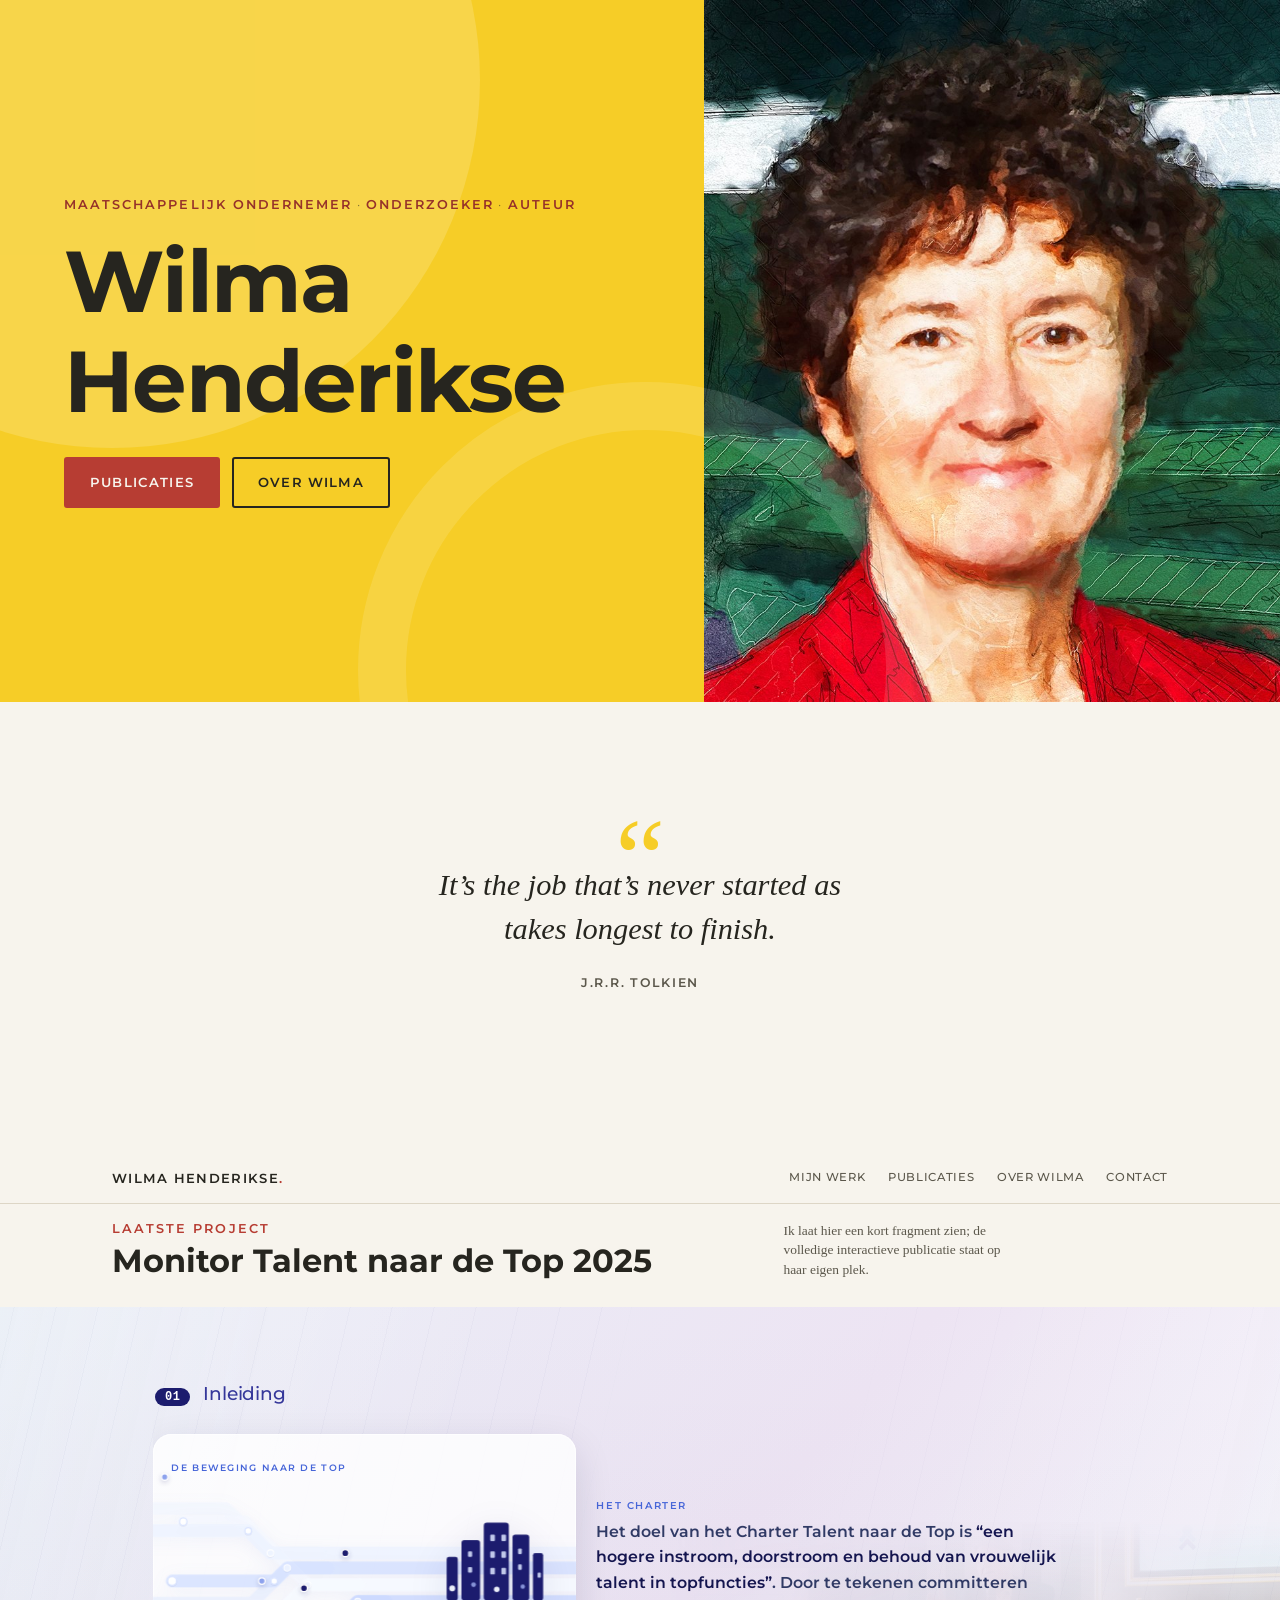
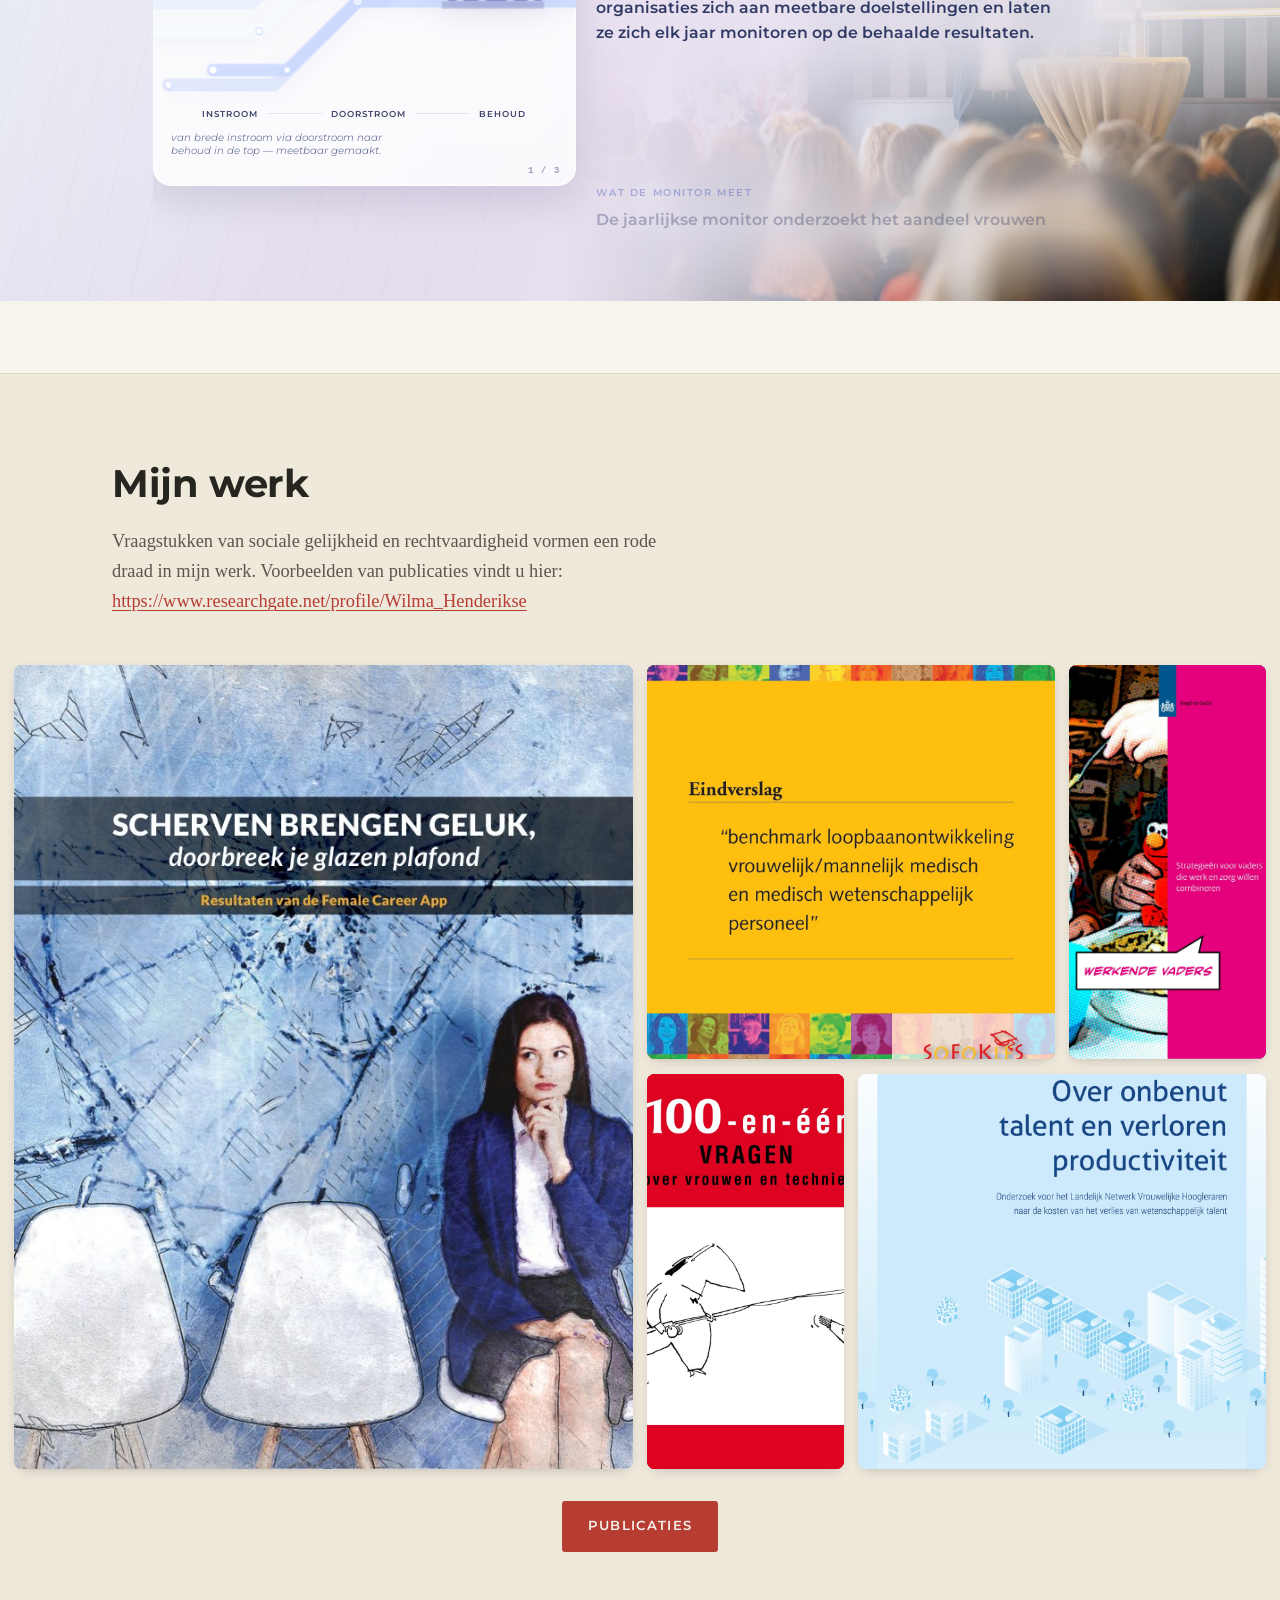
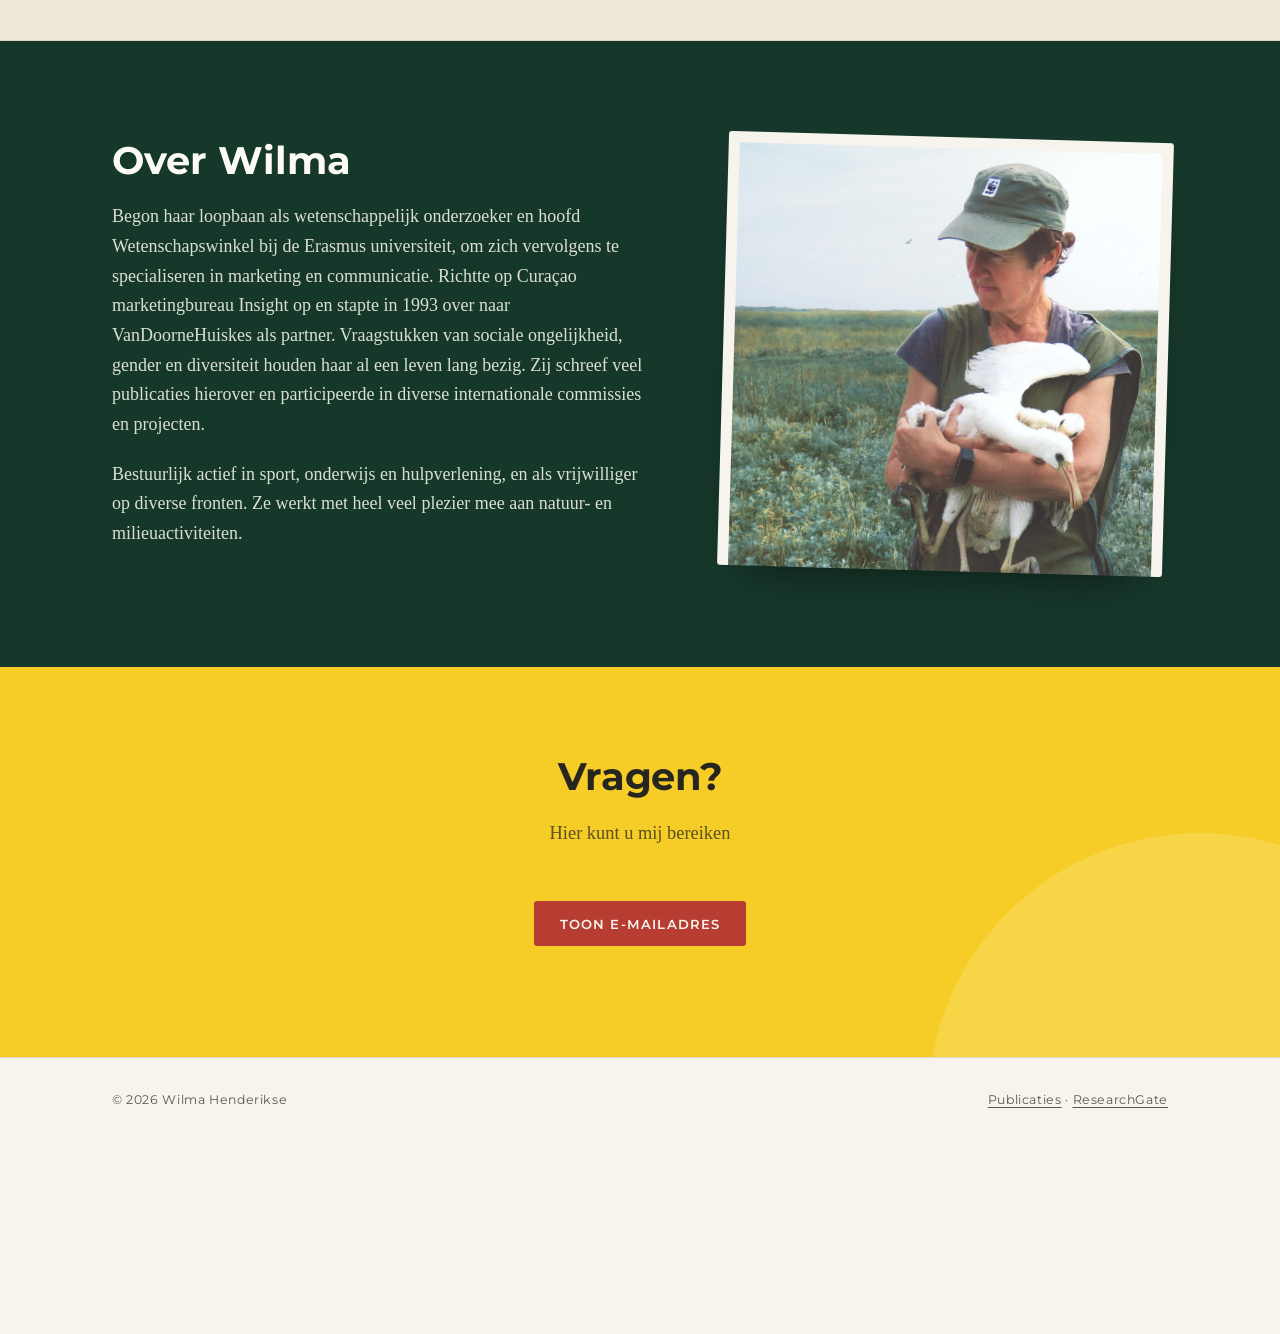
==== index.html @ a2b6908d "Land the panorama on the exact vertical center of the viewport The Monitor stage snapped 21px above " ====
<!DOCTYPE html>
<html lang="nl">
<head>
  <meta charset="utf-8">
  <meta name="viewport" content="width=device-width, initial-scale=1">
  <title>Wilma Henderikse</title>
  <meta name="description" content="Wilma Henderikse — maatschappelijk ondernemer, onderzoeker, auteur. Vraagstukken van sociale gelijkheid en rechtvaardigheid vormen een rode draad in mijn werk.">
  <link rel="canonical" href="https://wilmahenderikse.nl/">
  <link rel="icon" type="image/svg+xml" href="assets/img/favicon.svg">
  <link rel="stylesheet" href="assets/css/style.css?v=scrollyception-21">
  <meta property="og:type" content="website">
  <meta property="og:locale" content="nl_NL">
  <meta property="og:title" content="Wilma Henderikse">
  <meta property="og:description" content="maatschappelijk ondernemer · onderzoeker · auteur">
  <meta property="og:url" content="https://wilmahenderikse.nl/">
  <meta property="og:image" content="https://wilmahenderikse.nl/assets/img/wilma-portret.jpg">
</head>
<body class="home-scrolly">

<header class="site-header">
  <div class="wrap">
    <a class="wordmark" href="/">Wilma Henderikse<span class="dot">.</span></a>
    <nav class="site-nav" aria-label="Hoofdmenu">
      <a href="#werk">Mijn werk</a>
      <a href="publicaties/">Publicaties</a>
      <a href="#over">Over Wilma</a>
      <a href="#contact">Contact</a>
    </nav>
  </div>
</header>

<main data-site-scrolly>

  <section class="hero site-step" data-site-step="start">
    <div class="hero-grid" data-site-snap data-site-snap-primary>
      <div class="hero-text">
        <p class="kicker">maatschappelijk ondernemer<span class="sep">·</span>onderzoeker<span class="sep">·</span>auteur</p>
        <h1>Wilma<br>Henderikse</h1>
        <div class="hero-actions">
          <a class="btn" href="publicaties/">Publicaties</a>
          <a class="btn ghost" href="#over">Over Wilma</a>
        </div>
      </div>
      <figure class="portrait">
        <img src="assets/img/wilma-portret.jpg" alt="Portret van Wilma Henderikse" width="1000" height="1063" fetchpriority="high">
      </figure>
    </div>
  </section>

  <section class="quote-band site-step" data-site-step="quote">
    <div class="wrap" data-site-snap data-site-snap-primary>
      <blockquote>
        <p>It’s the job that’s never started as takes longest to finish.</p>
        <cite>J.R.R. Tolkien</cite>
      </blockquote>
    </div>
  </section>

  <section class="monitor-panorama site-step" id="laatste-project" aria-label="Laatste project: Monitor Talent naar de Top 2025" data-site-step="laatste-project" data-monitor-panorama>
    <div class="monitor-intro wrap" data-site-snap>
      <div>
        <p class="kicker">laatste project</p>
        <h2>Monitor Talent naar de Top 2025</h2>
      </div>
      <p>Ik laat hier een kort fragment zien; de volledige interactieve publicatie staat op haar eigen plek.</p>
    </div>
    <div class="monitor-stage" data-site-snap data-site-snap-primary data-site-snap-center>
      <div class="monitor-void" aria-hidden="true">
        <div class="monitor-photo-layer" data-monitor-photo-layer></div>
      </div>
      <div class="monitor-sample" data-monitor-sample>
        <div class="monitor-sample-scroll" tabindex="0" role="region" aria-label="Voorproef van Monitor Talent naar de Top 2025" data-monitor-content-scroll>
          <p class="monitor-loading">Monitorfragment wordt geladen...</p>
        </div>
      </div>
      <div class="monitor-frost"></div>
      <div class="monitor-release">
        <p>Verder lezen</p>
        <a href="https://monitortalent.nl/" rel="noopener">monitortalent.nl</a>
      </div>
    </div>
  </section>

  <section class="section tinted site-step" id="werk" data-site-step="werk">
    <div class="wrap" data-site-snap data-site-snap-primary>
      <div class="section-head">
        <h2>Mijn werk</h2>
        <p class="intro">Vraagstukken van sociale gelijkheid en rechtvaardigheid vormen een rode draad in mijn werk. Voorbeelden van publicaties vindt u hier:</p>
        <p class="intro"><a href="https://www.researchgate.net/profile/Wilma_Henderikse" rel="noopener">https://www.researchgate.net/profile/Wilma_Henderikse</a></p>
      </div>
    </div>

    <div class="bento" data-site-snap data-site-snap-free>
      <a class="bento-card" href="publicaties/pdf/scherven-brengen-geluk.pdf" data-current="scherven-brengen-geluk">
        <span class="layer bottom" style="background:#b7c3d2"><img src="assets/img/covers/scherven-brengen-geluk.jpg" alt=""></span>
        <span class="layer top" style="background:#b7c3d2"><img src="assets/img/covers/scherven-brengen-geluk.jpg" alt=""></span>
        <span class="card-title">Scherven Brengen Geluk</span>
      </a>
      <a class="bento-card" href="publicaties/pdf/benchmark-loopbaanontwikkeling-medisch-personeel.pdf" data-current="benchmark-loopbaanontwikkeling-medisch-personeel">
        <span class="layer bottom" style="background:#d49032"><img src="assets/img/covers/benchmark-loopbaanontwikkeling-medisch-personeel.jpg" alt=""></span>
        <span class="layer top" style="background:#d49032"><img src="assets/img/covers/benchmark-loopbaanontwikkeling-medisch-personeel.jpg" alt=""></span>
        <span class="card-title">Benchmark loopbaanontwikkeling vrouwelijk-mannelijk medisch en medisch wetenschappelijk personeel</span>
      </a>
      <a class="bento-card" href="publicaties/pdf/werkende-vaders.pdf" data-current="werkende-vaders">
        <span class="layer bottom" style="background:#a94985"><img src="assets/img/covers/werkende-vaders.jpg" alt=""></span>
        <span class="layer top" style="background:#a94985"><img src="assets/img/covers/werkende-vaders.jpg" alt=""></span>
        <span class="card-title">Werkende vaders, strategieën voor vaders die werk en zorg willen combineren</span>
      </a>
      <a class="bento-card" href="publicaties/pdf/101-vragen-over-vrouwen-en-techniek.pdf" data-current="101-vragen-over-vrouwen-en-techniek">
        <span class="layer bottom" style="background:#df0423"><img src="assets/img/covers/101-vragen-over-vrouwen-en-techniek.jpg" alt=""></span>
        <span class="layer top" style="background:#df0423"><img src="assets/img/covers/101-vragen-over-vrouwen-en-techniek.jpg" alt=""></span>
        <span class="card-title">101 vragen over vrouwen en techniek</span>
      </a>
      <a class="bento-card" href="publicaties/pdf/monitor-lnvh-2017.pdf" data-current="monitor-lnvh-2017">
        <span class="layer bottom" style="background:#d7edfa"><img src="assets/img/covers/monitor-lnvh-2017.jpg" alt=""></span>
        <span class="layer top" style="background:#d7edfa"><img src="assets/img/covers/monitor-lnvh-2017.jpg" alt=""></span>
        <span class="card-title">Over onbenut talent en verloren productiviteit, Monitor LNVH 2017</span>
      </a>
    </div>

    <script type="application/json" id="bento-pool">
    [
      {"id":"scherven-brengen-geluk","src":"assets/img/covers/scherven-brengen-geluk.jpg","href":"publicaties/pdf/scherven-brengen-geluk.pdf","title":"Scherven Brengen Geluk","color":"#b7c3d2"},
      {"id":"monitor-talent-naar-de-top-2020","src":"assets/img/covers/monitor-talent-naar-de-top-2020.jpg","href":"publicaties/pdf/monitor-talent-naar-de-top-2020.pdf","title":"Het verschil maken. Juist nu Monitor Talent naar de Top 2020","color":"#e3d7c8"},
      {"id":"benchmark-loopbaanontwikkeling-medisch-personeel","src":"assets/img/covers/benchmark-loopbaanontwikkeling-medisch-personeel.jpg","href":"publicaties/pdf/benchmark-loopbaanontwikkeling-medisch-personeel.pdf","title":"Benchmark loopbaanontwikkeling vrouwelijk-mannelijk medisch en medisch wetenschappelijk personeel","color":"#d49032"},
      {"id":"werkende-vaders","src":"assets/img/covers/werkende-vaders.jpg","href":"publicaties/pdf/werkende-vaders.pdf","title":"Werkende vaders, strategieën voor vaders die werk en zorg willen combineren","color":"#a94985"},
      {"id":"sleutels-tot-succes","src":"assets/img/covers/sleutels-tot-succes.jpg","href":"publicaties/pdf/sleutels-tot-succes.pdf","title":"Sleutels tot succes, hoe organisaties de deur naar de top voor vrouwen kunnen openen","color":"#926a4d"},
      {"id":"vrouwen-in-de-academische-top-umcs","src":"assets/img/covers/vrouwen-in-de-academische-top-umcs.jpg","href":"publicaties/pdf/vrouwen-in-de-academische-top-umcs.pdf","title":"Artikel vrouwen in de academische top UMC´s","color":"#f6faf7"},
      {"id":"werken-aan-gelijke-kansen-en-non-discriminatie","src":"assets/img/covers/werken-aan-gelijke-kansen-en-non-discriminatie.jpg","href":"publicaties/pdf/werken-aan-gelijke-kansen-en-non-discriminatie.pdf","title":"Werken aan gelijke kansen en non-discriminatie","color":"#a6af89"},
      {"id":"101-vragen-over-vrouwen-en-techniek","src":"assets/img/covers/101-vragen-over-vrouwen-en-techniek.jpg","href":"publicaties/pdf/101-vragen-over-vrouwen-en-techniek.pdf","title":"101 vragen over vrouwen en techniek","color":"#df0423"},
      {"id":"monitor-lnvh-2017","src":"assets/img/covers/monitor-lnvh-2017.jpg","href":"publicaties/pdf/monitor-lnvh-2017.pdf","title":"Over onbenut talent en verloren productiviteit, Monitor LNVH 2017","color":"#d7edfa"},
      {"id":"rijk-met-leeftijd","src":"assets/img/covers/rijk-met-leeftijd.jpg","href":"publicaties/pdf/rijk-met-leeftijd.pdf","title":"Rijk met Leeftijd, aan de slag met leeftijdsbewust beleid bij de rijksoverheid","color":"#3087a4"},
      {"id":"bedrijvenmonitor-2013-factsheet","src":"assets/img/covers/bedrijvenmonitor-2013-factsheet.jpg","href":"publicaties/pdf/bedrijvenmonitor-2013-factsheet.pdf","title":"Waar een wil is, is een weg, Bedrijvenmonitor 2013","color":"#f7d8d9"},
      {"id":"bedrijvenmonitor-2017","src":"assets/img/covers/bedrijvenmonitor-2017.jpg","href":"publicaties/pdf/bedrijvenmonitor-2017.pdf","title":"Een beetje beter maar nog lang niet voldoende, Bedrijvenmonitor 2017","color":"#e2aaaf"},
      {"id":"working-and-ageing-cedefop","src":"assets/img/covers/working-and-ageing-cedefop.jpg","href":"publicaties/pdf/working-and-ageing-cedefop.pdf","title":"Working and ageing, Do European employers support longer working lives Cedefop","color":"#9eb1c3"}
    ]
    </script>

    <div class="wrap">
      <p class="bento-more"><a class="btn" href="publicaties/">Publicaties</a></p>
    </div>
  </section>

  <section class="about site-step" id="over" data-site-step="over">
    <div class="wrap" data-site-snap data-site-snap-primary>
      <div>
        <h2>Over Wilma</h2>
        <p>Begon haar loopbaan als wetenschappelijk onderzoeker en hoofd Wetenschapswinkel bij de Erasmus universiteit, om zich vervolgens te specialiseren in marketing en communicatie. Richtte op Curaçao marketingbureau Insight op en stapte in 1993 over naar VanDoorneHuiskes als partner. Vraagstukken van sociale ongelijkheid, gender en diversiteit houden haar al een leven lang bezig. Zij schreef veel publicaties hierover en participeerde in diverse internationale commissies en projecten.</p>
        <p>Bestuurlijk actief in sport, onderwijs en hulpverlening, en als vrijwilliger op diverse fronten. Ze werkt met heel veel plezier mee aan natuur- en milieuactiviteiten.</p>
      </div>
      <figure class="about-photo">
        <img src="assets/img/lepelaars.jpg" alt="Wilma Henderikse met twee jonge lepelaars" loading="lazy" width="1400" height="1400">
      </figure>
    </div>
  </section>

  <section class="section contact site-step" id="contact" data-site-step="contact">
    <div class="wrap" data-site-snap data-site-snap-primary>
      <div class="section-head">
        <h2>Vragen?</h2>
        <p class="intro">Hier kunt u mij bereiken</p>
      </div>
      <p class="email-slot" data-email-slot>
        <button class="btn" type="button">Toon e-mailadres</button>
      </p>
      <noscript>
        <p class="note">info&nbsp;[at]&nbsp;wilmahenderikse&nbsp;[dot]&nbsp;nl</p>
      </noscript>
    </div>
  </section>

</main>

<footer class="site-footer">
  <div class="wrap">
    <span>© <span id="jaar">2026</span> Wilma Henderikse</span>
    <span><a href="publicaties/">Publicaties</a> · <a href="https://www.researchgate.net/profile/Wilma_Henderikse" rel="noopener">ResearchGate</a></span>
  </div>
</footer>

<script src="monitor-sample/konva.min.js" defer></script>
<script src="monitor-sample/cirkelgen-core.js" defer></script>
<script src="monitor-sample/cirkel.js?v=portfolio-sample-2" defer></script>
<script src="assets/js/site.js?v=scrollyception-21" defer></script>
<script>document.getElementById('jaar').textContent = new Date().getFullYear();</script>
</body>
</html>
---- assets/css/style.css ----
/* ==========================================================================
   wilmahenderikse.nl — stylesheet
   Palette drawn from the portrait and the marshes: deep green, warm paper,
   a touch of vermilion. Montserrat for headings, a book serif for reading.
   ========================================================================== */

@font-face {
  font-family: 'Montserrat';
  src: url('../fonts/montserrat-400.woff2') format('woff2');
  font-weight: 400; font-style: normal; font-display: swap;
}
@font-face {
  font-family: 'Montserrat';
  src: url('../fonts/montserrat-400italic.woff2') format('woff2');
  font-weight: 400; font-style: italic; font-display: swap;
}
@font-face {
  font-family: 'Montserrat';
  src: url('../fonts/montserrat-500.woff2') format('woff2');
  font-weight: 500; font-style: normal; font-display: swap;
}
@font-face {
  font-family: 'Montserrat';
  src: url('../fonts/montserrat-600.woff2') format('woff2');
  font-weight: 600; font-style: normal; font-display: swap;
}
@font-face {
  font-family: 'Montserrat';
  src: url('../fonts/montserrat-700.woff2') format('woff2');
  font-weight: 700; font-style: normal; font-display: swap;
}

:root {
  --paper: #f7f4ed;
  --paper-deep: #efe9dc;
  --ink: #26251f;
  --ink-soft: #5b574b;
  --green: #1f4d3a;
  --green-dark: #16382b;
  --green-tint: #e5eae2;
  --line: #ddd6c6;
  --red: #b73d33;
  --red-dark: #96322a;
  --yellow: #f6cd27;
  --yellow-soft: #f9d95c;
  --blue: #3f6d9e;
  --pink: #bd3d76;
  --orange: #d97b32;
  --gold: #d9a520;
  --serif: 'Charter', 'Iowan Old Style', 'Palatino Linotype', 'Book Antiqua', Georgia, 'Times New Roman', serif;
  --sans: 'Montserrat', 'Segoe UI', system-ui, -apple-system, sans-serif;
  --measure: 62ch;
  --site-header-h: 3.15rem;
}

* { box-sizing: border-box; }

html {
  scroll-behavior: smooth;
}

html.home-scrolly-root,
html:has(body.home-scrolly) {
  scroll-padding-block: calc(var(--site-header-h) + 1rem) 12svh;
}

body {
  margin: 0;
  background: var(--paper);
  color: var(--ink);
  font-family: var(--serif);
  font-size: 1.125rem;
  line-height: 1.65;
  -webkit-font-smoothing: antialiased;
  text-rendering: optimizeLegibility;
}

img { max-width: 100%; height: auto; display: block; }

a { color: var(--red); text-decoration-thickness: 1px; text-underline-offset: 3px; overflow-wrap: anywhere; }
a:hover { color: var(--red-dark); }

:focus-visible {
  outline: 3px solid var(--red);
  outline-offset: 3px;
  border-radius: 2px;
}

::selection { background: var(--green); color: var(--paper); }

h1, h2, h3, h4 {
  font-family: var(--sans);
  line-height: 1.15;
  color: var(--ink);
  margin: 0 0 .5em;
}

.wrap {
  max-width: 71rem;
  margin-inline: auto;
  padding-inline: clamp(1.25rem, 4vw, 2.5rem);
}

/* --- header ------------------------------------------------------------- */

.site-header {
  border-bottom: 1px solid var(--line);
  background: color-mix(in srgb, var(--paper) 92%, transparent);
  backdrop-filter: blur(6px);
  position: sticky;
  top: 0;
  z-index: 10;
}

.site-header .wrap {
  display: flex;
  flex-wrap: wrap;
  align-items: center;
  justify-content: space-between;
  gap: .5rem 1.5rem;
  padding-block: .9rem;
}

.wordmark {
  font-family: var(--sans);
  font-weight: 600;
  font-size: 1rem;
  letter-spacing: .12em;
  text-transform: uppercase;
  text-decoration: none;
  color: var(--ink);
  white-space: nowrap;
}
.wordmark:hover { color: var(--green); }
.wordmark .dot { color: var(--red); }

.site-nav {
  display: flex;
  flex-wrap: wrap;
  gap: .25rem 1.4rem;
  font-family: var(--sans);
  font-size: .82rem;
  font-weight: 500;
  letter-spacing: .07em;
  text-transform: uppercase;
}
.site-nav a {
  color: var(--ink-soft);
  text-decoration: none;
  padding-block: .35rem;
  border-bottom: 2px solid transparent;
}
.site-nav a:hover { color: var(--ink); border-bottom-color: var(--red); }
.site-nav a[aria-current="page"] { color: var(--ink); border-bottom-color: var(--green); }

body.home-scrolly .site-header {
  position: fixed;
  inset: 0 0 auto;
  background: color-mix(in srgb, var(--paper) 82%, transparent);
}

body.home-scrolly .site-header .wrap {
  padding-block: .52rem;
}

body.home-scrolly .wordmark {
  font-size: .82rem;
  letter-spacing: .1em;
}

body.home-scrolly .site-nav {
  font-size: .72rem;
  letter-spacing: .06em;
}

/* --- hero: big yellow, portrait bleeding off the edge ---------------------- */

.hero {
  position: relative;
  background: var(--yellow);
  overflow: hidden;
}
.hero::before {
  content: '';
  position: absolute;
  width: 46rem; height: 46rem;
  border-radius: 50%;
  background: rgba(255, 255, 255, .16);
  top: -18rem; left: -16rem;
}
.hero::after {
  content: '';
  position: absolute;
  width: 30rem; height: 30rem;
  border-radius: 50%;
  border: 3rem solid rgba(255, 255, 255, .12);
  bottom: -16rem; left: 28%;
}

.hero-grid {
  position: relative;
  display: grid;
  grid-template-columns: minmax(0, 11fr) minmax(0, 9fr);
  align-items: center;
  max-width: 90rem;
  margin-inline: auto;
}
body.home-scrolly .hero-grid {
  min-height: clamp(32rem, 78svh, 48rem);
}

.hero-text {
  padding: clamp(3rem, 7vw, 6rem) clamp(1.25rem, 5vw, 5rem);
  position: relative;
  z-index: 1;
}

.kicker {
  font-family: var(--sans);
  font-size: .8rem;
  font-weight: 600;
  letter-spacing: .16em;
  text-transform: uppercase;
  color: var(--red);
  margin: 0 0 1.1rem;
}
.kicker .sep { color: var(--ink-soft); font-weight: 400; padding-inline: .35em; }
.hero .kicker { color: var(--red-dark); }
.hero .kicker .sep { color: rgba(38, 37, 31, .55); }

.hero h1 {
  font-size: clamp(2.9rem, 7.5vw, 5.4rem);
  font-weight: 700;
  letter-spacing: -.02em;
  margin-bottom: .3em;
}

.hero .lede {
  max-width: 32ch;
  font-size: clamp(1.15rem, 2vw, 1.35rem);
  color: rgba(38, 37, 31, .82);
  margin: 0 0 2.2rem;
}

.hero-actions { display: flex; flex-wrap: wrap; gap: .75rem; }

.portrait {
  margin: 0;
  align-self: stretch;
  min-height: 24rem;
}
.portrait img {
  width: 100%;
  height: 100%;
  object-fit: cover;
  object-position: top;
  display: block;
}

/* --- quote band ------------------------------------------------------------ */

.quote-band {
  padding-block: clamp(3rem, 7vw, 5rem);
  text-align: center;
}
body.home-scrolly .quote-band {
  padding-block: clamp(4rem, 14svh, 8rem);
}
.quote-band blockquote {
  position: relative;
  max-width: 46ch;
  margin: 0 auto;
  padding-top: 2.2rem;
}
.quote-band blockquote::before {
  content: '“';
  position: absolute;
  top: -1.6rem; left: 50%;
  transform: translateX(-50%);
  font-family: var(--serif);
  font-size: 7rem;
  line-height: 1;
  color: var(--yellow);
}
.quote-band p {
  font-style: italic;
  font-size: clamp(1.35rem, 3vw, 1.9rem);
  line-height: 1.45;
  color: var(--ink);
  margin: 0 0 1rem;
}
.quote-band cite {
  font-family: var(--sans);
  font-style: normal;
  font-size: .78rem;
  font-weight: 600;
  letter-spacing: .14em;
  text-transform: uppercase;
  color: var(--ink-soft);
}

body.home-scrolly {
  --site-header-h: 3.15rem;
}

body.home-scrolly .site-step {
  min-height: 0;
  scroll-margin-top: 0;
}

body.home-scrolly [data-site-snap] {
  scroll-margin-block: 12svh;
}

/* --- living Monitor sample ------------------------------------------------ */

.monitor-panorama {
  --frost: 0;
  --release: 0;
  --photo-a: .28;
  --photo-b: 0;
  --photo-c: 0;
  --void-a: #e9eef7;
  --void-b: #ede4f3;
  --void-c: #f7f9fd;
  --ease: cubic-bezier(.2, .8, .2, 1);
  --ease2: cubic-bezier(.16, 1, .3, 1);
  position: relative;
  display: block;
  padding-block: calc(var(--site-header-h) + clamp(1.25rem, 5svh, 3rem)) clamp(3rem, 8svh, 5rem);
  background: var(--paper);
  color: var(--ink);
  overflow: clip;
  border-block: 0;
}
.monitor-intro {
  position: relative;
  z-index: 6;
  inset: auto;
  display: grid;
  grid-template-columns: minmax(0, 1fr) minmax(18rem, .62fr);
  gap: clamp(1rem, 4vw, 4rem);
  align-items: end;
  padding-block: 0 clamp(.9rem, 3svh, 1.8rem);
  pointer-events: auto;
}
.monitor-intro .kicker {
  color: var(--red);
  margin-bottom: .24rem;
}
.monitor-intro h2 {
  color: var(--ink);
  font-size: clamp(1.4rem, 2.5vw, 2.1rem);
  max-width: none;
  letter-spacing: 0;
  margin: 0;
}
.monitor-intro p:not(.kicker) {
  max-width: 36ch;
  margin: 0;
  color: var(--ink-soft);
  font-size: clamp(.84rem, 1vw, .95rem);
  line-height: 1.48;
}
.monitor-stage {
  align-self: center;
  position: relative;
  width: 100%;
  margin-inline: 0;
  height: var(--monitor-stage-h, 66svh);
  display: grid;
  place-items: center;
  overflow: hidden;
  isolation: isolate;
  background: linear-gradient(132deg, var(--void-a), var(--void-b) 52%, var(--void-c));
}
.monitor-void {
  position: absolute;
  inset: 0;
  z-index: 0;
  overflow: hidden;
  background:
    linear-gradient(112deg, rgba(255, 255, 255, .34), transparent 34% 64%, rgba(255, 255, 255, .22)),
    linear-gradient(180deg, transparent, rgba(28, 28, 110, .04));
  transition: background .45s ease;
}
.monitor-void::before,
.monitor-void::after {
  content: "";
  position: absolute;
  width: 68vw;
  height: 120%;
  top: -10%;
  pointer-events: none;
  background:
    linear-gradient(90deg, rgba(123, 163, 181, .16), transparent 62%),
    repeating-linear-gradient(90deg, rgba(28, 28, 110, .06) 0 1px, transparent 1px 42px);
  opacity: .45;
  transform: skewX(-13deg);
}
.monitor-void::before { left: -24vw; }
.monitor-void::after {
  right: -32vw;
  opacity: .26;
  transform: skewX(-13deg) scaleX(-1);
}
.monitor-photo-layer {
  position: absolute;
  inset: 0;
  overflow: hidden;
  pointer-events: none;
}
.monitor-photo-drift {
  position: absolute;
  z-index: 1;
  pointer-events: none;
  overflow: hidden;
  width: min(56vw, calc(var(--monitor-stage-h, 42rem) * 1.45), 46rem);
  height: min(64%, calc(var(--monitor-stage-h, 42rem) * .76), 34rem);
  opacity: 0;
  transition: opacity 2.2s var(--ease);
  will-change: opacity;
  --pd-fade: 2800ms;
  --pd-fade-in-l: linear-gradient(to right, transparent 0, rgba(0, 0, 0, .08) 12%, rgba(0, 0, 0, .28) 32%, rgba(0, 0, 0, .72) 58%, rgba(0, 0, 0, .88) 82%, #000 100%);
  --pd-fade-in-r: linear-gradient(to right, #000 0, rgba(0, 0, 0, .88) 18%, rgba(0, 0, 0, .72) 42%, rgba(0, 0, 0, .28) 68%, rgba(0, 0, 0, .08) 88%, transparent 100%);
  --pd-fade-in-t: linear-gradient(to bottom, transparent 0, rgba(0, 0, 0, .08) 12%, rgba(0, 0, 0, .28) 32%, rgba(0, 0, 0, .72) 58%, rgba(0, 0, 0, .88) 82%, #000 100%);
  --pd-fade-in-b: linear-gradient(to bottom, #000 0, rgba(0, 0, 0, .88) 18%, rgba(0, 0, 0, .72) 42%, rgba(0, 0, 0, .28) 68%, rgba(0, 0, 0, .08) 88%, transparent 100%);
  --pd-fade-x: linear-gradient(to right, transparent 0, rgba(0, 0, 0, .08) 9%, rgba(0, 0, 0, .32) 24%, rgba(0, 0, 0, .76) 39%, #000 50%, rgba(0, 0, 0, .76) 61%, rgba(0, 0, 0, .32) 76%, rgba(0, 0, 0, .08) 91%, transparent 100%);
  --pd-fade-y: linear-gradient(to bottom, transparent 0, rgba(0, 0, 0, .08) 9%, rgba(0, 0, 0, .32) 24%, rgba(0, 0, 0, .76) 39%, #000 50%, rgba(0, 0, 0, .76) 61%, rgba(0, 0, 0, .32) 76%, rgba(0, 0, 0, .08) 91%, transparent 100%);
}
.monitor-photo-drift.pd-tl {
  top: 0;
  left: 0;
  -webkit-mask-image: var(--pd-fade-in-r), var(--pd-fade-in-b);
  -webkit-mask-composite: source-in;
  mask-image: var(--pd-fade-in-r), var(--pd-fade-in-b);
  mask-composite: intersect;
}
.monitor-photo-drift.pd-tr {
  top: 0;
  right: 0;
  -webkit-mask-image: var(--pd-fade-in-l), var(--pd-fade-in-b);
  -webkit-mask-composite: source-in;
  mask-image: var(--pd-fade-in-l), var(--pd-fade-in-b);
  mask-composite: intersect;
}
.monitor-photo-drift.pd-bl {
  bottom: 0;
  left: 0;
  -webkit-mask-image: var(--pd-fade-in-r), var(--pd-fade-in-t);
  -webkit-mask-composite: source-in;
  mask-image: var(--pd-fade-in-r), var(--pd-fade-in-t);
  mask-composite: intersect;
}
.monitor-photo-drift.pd-br {
  right: 0;
  bottom: 0;
  -webkit-mask-image: var(--pd-fade-in-l), var(--pd-fade-in-t);
  -webkit-mask-composite: source-in;
  mask-image: var(--pd-fade-in-l), var(--pd-fade-in-t);
  mask-composite: intersect;
}
.monitor-photo-drift.pd-bc {
  bottom: 0;
  left: 50%;
  transform: translateX(-50%);
  -webkit-mask-image: var(--pd-fade-in-t), var(--pd-fade-x);
  -webkit-mask-composite: source-in;
  mask-image: var(--pd-fade-in-t), var(--pd-fade-x);
  mask-composite: intersect;
}
.monitor-photo-drift.pd-mr {
  right: 0;
  top: 50%;
  transform: translateY(-50%);
  -webkit-mask-image: var(--pd-fade-in-l), var(--pd-fade-y);
  -webkit-mask-composite: source-in;
  mask-image: var(--pd-fade-in-l), var(--pd-fade-y);
  mask-composite: intersect;
}
.monitor-photo-drift.in { opacity: 1; }
.monitor-photo-drift .pd-card {
  position: absolute;
  inset: 0;
  width: 100%;
  height: 100%;
  object-fit: cover;
  object-position: center;
  opacity: 1;
  transform-origin: center;
  will-change: opacity, transform;
}
.monitor-photo-drift .pd-card.pd-out {
  transition: opacity var(--pd-fade) var(--ease);
}
.monitor-panorama.is-photo-paused .monitor-photo-drift,
.monitor-panorama.is-photo-paused .monitor-photo-drift .pd-card {
  transition: none !important;
}
.monitor-photo-drift .pd-mask-layer {
  position: absolute;
  inset: 0;
  z-index: 8;
  overflow: hidden;
  pointer-events: none;
}
.monitor-photo-drift .pd-mask {
  position: absolute;
  border-radius: var(--pd-mask-radius, 64px);
  background: rgba(242, 246, 251, .48);
  -webkit-backdrop-filter: blur(13px) saturate(.82) brightness(1.1);
  backdrop-filter: blur(13px) saturate(.82) brightness(1.1);
  box-shadow: 0 0 72px 54px rgba(242, 246, 251, .24);
  --pd-mask-feather: 112px;
  -webkit-mask-image:
    linear-gradient(to right, transparent 0, #000 var(--pd-mask-feather), #000 calc(100% - var(--pd-mask-feather)), transparent 100%),
    linear-gradient(to bottom, transparent 0, #000 var(--pd-mask-feather), #000 calc(100% - var(--pd-mask-feather)), transparent 100%);
  -webkit-mask-composite: source-in;
  mask-image:
    linear-gradient(to right, transparent 0, #000 var(--pd-mask-feather), #000 calc(100% - var(--pd-mask-feather)), transparent 100%),
    linear-gradient(to bottom, transparent 0, #000 var(--pd-mask-feather), #000 calc(100% - var(--pd-mask-feather)), transparent 100%);
  mask-composite: intersect;
}
.monitor-photo-drift .pd-mask.pd-mask-head {
  --pd-mask-feather: 72px;
  border-radius: 0 0 var(--pd-mask-radius, 56px) var(--pd-mask-radius, 56px);
  -webkit-mask-image:
    linear-gradient(to right, transparent 0, #000 var(--pd-mask-feather), #000 calc(100% - var(--pd-mask-feather)), transparent 100%),
    linear-gradient(to bottom, #000 0, #000 calc(100% - 28px), transparent 100%);
  -webkit-mask-composite: source-in;
  mask-image:
    linear-gradient(to right, transparent 0, #000 var(--pd-mask-feather), #000 calc(100% - var(--pd-mask-feather)), transparent 100%),
    linear-gradient(to bottom, #000 0, #000 calc(100% - 28px), transparent 100%);
  mask-composite: intersect;
}
.monitor-frost {
  position: absolute;
  inset: 0;
  z-index: 3;
  background:
    linear-gradient(135deg, rgba(250, 253, 255, .58), rgba(226, 236, 246, .32)),
    radial-gradient(circle at 58% 46%, rgba(255, 255, 255, .38), rgba(255, 255, 255, .08) 48%, rgba(255, 255, 255, .01) 72%);
  -webkit-backdrop-filter: blur(9px) saturate(.94) brightness(1.04);
  backdrop-filter: blur(9px) saturate(.94) brightness(1.04);
  opacity: var(--frost);
  pointer-events: none;
}
.monitor-release {
  position: absolute;
  z-index: 4;
  inset: 0;
  display: flex;
  flex-direction: column;
  align-items: flex-start;
  justify-content: center;
  gap: clamp(.3rem, calc(var(--monitor-stage-h) * .018), .55rem);
  padding: clamp(1rem, calc(var(--monitor-stage-h) * .13), 3.5rem) clamp(1.2rem, 15vw, 9.5rem);
  text-align: left;
  opacity: var(--release);
  pointer-events: none;
  transform: translateY(calc((1 - var(--release)) * .65rem));
  transition: transform .18s ease;
}
.monitor-panorama.is-released .monitor-release { pointer-events: none; }
.monitor-panorama.is-released .monitor-release a { pointer-events: auto; }
.monitor-release p {
  margin: 0;
  font-family: var(--sans);
  font-size: clamp(.56rem, calc(var(--monitor-stage-h) * .025), .72rem);
  font-weight: 700;
  letter-spacing: .18em;
  text-transform: uppercase;
  color: #4665d8;
}
.monitor-release a {
  display: inline-flex;
  align-items: center;
  gap: .55em;
  max-width: min(28ch, 88vw);
  color: #1c1c6e;
  font-family: var(--sans);
  font-size: clamp(1.05rem, calc(var(--monitor-stage-h) * .062), 1.72rem);
  font-weight: 600;
  line-height: 1.12;
  letter-spacing: 0;
  text-decoration: none;
  text-shadow: 0 1px 20px rgba(255, 255, 255, .72);
}
.monitor-release a::after {
  content: "";
  width: .48em;
  height: .48em;
  border-top: .09em solid currentColor;
  border-right: .09em solid currentColor;
  transform: rotate(45deg);
  flex: 0 0 auto;
}
.monitor-release a:hover { color: var(--red-dark); }

@media (max-width: 760px) {
  .monitor-intro {
    inset: auto;
    display: block;
    padding-block: 0 clamp(.8rem, 3svh, 1.4rem);
  }
  .monitor-intro h2 {
    font-size: clamp(1.55rem, 8vw, 2.45rem);
    line-height: 1.08;
  }
  .monitor-intro p:not(.kicker) {
    display: none;
  }
  .monitor-photo-drift {
    width: min(82vw, calc(var(--monitor-stage-h, 34rem) * 1.08), 32rem);
    height: min(44%, calc(var(--monitor-stage-h, 34rem) * .52), 18rem);
  }
  .monitor-release {
    padding-inline: 1rem;
    align-items: center;
    text-align: center;
  }
  .monitor-release a { font-size: clamp(1.25rem, calc(var(--monitor-stage-h) * .07), 1.8rem); }
}

@media (prefers-reduced-motion: reduce) {
  .monitor-panorama {
    --frost: .86;
    --release: 1;
  }
  .monitor-photo-drift,
  .monitor-photo-drift .pd-card.pd-out {
    transition: none;
  }
  .monitor-release { pointer-events: none; }
  .monitor-release a { pointer-events: auto; }
}

/* --- transferred Monitor fragment ---------------------------------------- */

.monitor-panorama {
  --monitor-stage-h: clamp(30rem, 66svh, 46rem);
  --monitor-sample-h: clamp(24rem, calc(var(--monitor-stage-h) * .78), 34rem);
  --monitor-figure-h: min(calc(var(--monitor-sample-h) * .76), 22.5rem);
  --monitor-radial-h: min(calc(var(--monitor-sample-h) * .92), 27rem);
}
.monitor-stage {
  height: var(--monitor-stage-h);
  width: 100%;
  place-items: center;
}
.monitor-sample {
  --brand: #1c1c6e;
  --accent: #4665d8;
  --ink: #171753;
  --ink-soft: #3b4168;
  --ink-mute: #717a9f;
  --blend-ink: #25266f;
  --blend-soft: #596392;
  --blend-mute: #adb2c9;
  --blend-brand: #35379a;
  --blend-accent: #5d7bf0;
  --photo-ink: #14154f;
  --photo-soft: #303a65;
  --photo-mute: #646b8a;
  --photo-accent: #2f46b5;
  --cream: #f7f4ed;
  --line: rgba(28, 28, 110, .12);
  --p3: #8caef4;
  --monitor-body: 'Montserrat', 'Segoe UI', system-ui, -apple-system, sans-serif;
  --monitor-display: 'Montserrat', 'Segoe UI', system-ui, -apple-system, sans-serif;
  --sans: var(--monitor-body);
  --display: var(--monitor-display);
  --ease: cubic-bezier(.2, .8, .2, 1);
  --ease2: cubic-bezier(.16, 1, .3, 1);
  --monitor-mini-pad: 0px;
  position: relative;
  z-index: 2;
  display: block;
  width: var(--monitor-sample-w, min(calc(100% - 8rem), 68rem, calc(var(--monitor-sample-h) * 2.1)));
  height: var(--monitor-sample-h);
  color: var(--ink);
  font-family: var(--monitor-body);
  font-size: 1rem;
  line-height: 1.45;
  filter: blur(calc(var(--frost) * 2.2px)) saturate(calc(1 - var(--frost) * .25)) brightness(calc(1 + var(--frost) * .05));
  transition: filter .25s ease;
}
.monitor-sample .phead h2,
.monitor-sample .pd-grp,
.monitor-sample .scrolly .step {
  mix-blend-mode: multiply;
}
.monitor-sample .pd-grp,
.monitor-sample .phead h2 {
  position: relative;
  z-index: 1;
}
.monitor-sample .pd-grp::before,
.monitor-sample .phead h2::before {
  content: none;
}
.monitor-sample .phead h2,
.monitor-sample .pd-grp .title,
.monitor-sample .scrolly .step .title {
  color: var(--blend-brand);
}
.monitor-sample .pd-grp .prose,
.monitor-sample .scrolly .step .prose {
  color: var(--blend-soft);
}
.monitor-sample .pd-grp .eyebrow,
.monitor-sample .scrolly .step .eyebrow {
  color: var(--blend-accent);
}
.monitor-sample .pd-grp .prose .em,
.monitor-sample .scrolly .step .prose .em {
  color: var(--blend-brand);
}
.monitor-sample .phead h2,
.monitor-sample .pd-grp .eyebrow,
.monitor-sample .pd-grp .title,
.monitor-sample .pd-grp .prose,
.monitor-sample .pd-grp .label,
.monitor-sample .scrolly .step .eyebrow,
.monitor-sample .scrolly .step .title,
.monitor-sample .scrolly .step .prose,
.monitor-sample .scrolly .step .label {
  transition: color 170ms ease;
}
.monitor-sample .phead h2.pd-over-photo,
.monitor-sample .pd-grp.pd-over-photo .title,
.monitor-sample .scrolly .step.pd-over-photo .title {
  color: var(--photo-ink);
}
.monitor-sample .pd-grp.pd-over-photo .label,
.monitor-sample .scrolly .step.pd-over-photo .label {
  color: var(--photo-mute);
}
.monitor-sample .pd-grp.pd-over-photo .prose,
.monitor-sample .scrolly .step.pd-over-photo .prose {
  color: var(--photo-soft);
}
.monitor-sample .pd-grp.pd-over-photo .eyebrow,
.monitor-sample .scrolly .step.pd-over-photo .eyebrow {
  color: var(--photo-accent);
}
.monitor-sample .pd-grp.pd-over-photo .prose .em,
.monitor-sample .scrolly .step.pd-over-photo .prose .em {
  color: var(--photo-ink);
}
.monitor-sample-scroll {
  height: 100%;
  overflow-x: hidden;
  overflow-y: auto;
  overscroll-behavior-y: contain;
  scroll-snap-type: none;
  scrollbar-width: none;
  -ms-overflow-style: none;
  padding: 0 var(--monitor-mini-pad);
}
/* Op aanraakschermen is native doorschieten aan de randen juist de uitgang:
   de wheel-overdracht bestaat daar niet, dus containment zou de lezer opsluiten. */
@media (pointer: coarse) {
  .monitor-sample-scroll { overscroll-behavior-y: auto; }
}
.monitor-sample-scroll::-webkit-scrollbar {
  width: 0;
  height: 0;
  display: none;
}
.monitor-sample-scroll::-webkit-scrollbar-track { background: transparent; }
.monitor-sample-scroll::-webkit-scrollbar-thumb {
  background: rgba(28, 28, 110, .28);
  border: 3px solid transparent;
  border-radius: 999px;
  background-clip: content-box;
}
.monitor-sample-scroll:focus-visible {
  outline: 2px solid rgba(70, 101, 216, .5);
  outline-offset: 6px;
}
.monitor-loading {
  margin: 0;
  height: 100%;
  display: grid;
  place-items: center;
  color: rgba(28, 28, 110, .62);
  font-family: var(--sans);
  font-size: .8rem;
  font-weight: 700;
  letter-spacing: .14em;
  text-transform: uppercase;
}
.monitor-sample .page {
  width: 100%;
  max-width: none;
  min-height: calc(var(--monitor-sample-h) * 2.35);
  margin: 0;
  padding: var(--monitor-mini-pad) 0 calc(var(--monitor-sample-h) * .52);
}
.monitor-sample #p05 {
  padding-top: calc(var(--monitor-sample-h) * .24);
}
.monitor-sample .phead {
  position: sticky;
  top: 0;
  z-index: 5;
  display: flex;
  align-items: baseline;
  gap: clamp(.65rem, calc(var(--monitor-sample-h) * .028), .9rem);
  min-height: 0;
  margin: 0 0 clamp(.65rem, calc(var(--monitor-sample-h) * .04), 1.1rem);
  padding: clamp(.55rem, calc(var(--monitor-sample-h) * .025), .88rem) 2px clamp(.4rem, calc(var(--monitor-sample-h) * .022), .7rem);
  background: transparent;
  pointer-events: none;
}
.monitor-sample .phead .num {
  display: inline-flex;
  align-items: center;
  height: auto;
  padding: 3px 10px;
  border-radius: 999px;
  background: var(--brand);
  color: #fff;
  font: 600 12px/1 ui-monospace, Menlo, monospace;
  letter-spacing: .04em;
}
.monitor-sample .phead h2 {
  font-family: var(--display);
  margin: 0;
  color: var(--brand);
  font-size: clamp(1rem, calc(var(--monitor-sample-h) * .04), 1.375rem);
  font-weight: 500;
  line-height: 1.1;
  letter-spacing: -.01em;
}
.monitor-sample .read-frame,
.monitor-sample .scrolly {
  display: grid;
  grid-template-columns: minmax(17rem, 1.08fr) minmax(14rem, .86fr);
  gap: clamp(.85rem, calc(var(--monitor-sample-h) * .045), 1.85rem);
  align-items: start;
  position: relative;
}
.monitor-sample .read-col,
.monitor-sample .scrolly .steps {
  position: relative;
  min-width: 0;
  padding-bottom: calc(var(--monitor-sample-h) * .46);
}
.monitor-sample .read-col .act,
.monitor-sample .scrolly .step {
  min-height: calc(var(--monitor-sample-h) * .62);
  display: flex;
  flex-direction: column;
  justify-content: center;
  padding: clamp(.35rem, calc(var(--monitor-sample-h) * .03), .7rem) 0;
  opacity: .34;
  transition: opacity .28s ease;
}
.monitor-sample .read-col .act.active,
.monitor-sample .scrolly .step.active {
  opacity: 1;
}
.monitor-sample .eyebrow {
  margin: 0 0 clamp(.28rem, calc(var(--monitor-sample-h) * .022), .48rem);
  color: var(--ink-mute);
  font-family: var(--sans);
  font-size: clamp(.48rem, calc(var(--monitor-sample-h) * .028), .62rem);
  font-weight: 600;
  letter-spacing: .16em;
  line-height: 1.2;
  text-transform: uppercase;
}
.monitor-sample .act.active .eyebrow,
.monitor-sample .step.active .eyebrow {
  color: var(--accent);
}
.monitor-sample .prose {
  max-width: 42ch;
  margin: 0 0 clamp(.38rem, calc(var(--monitor-sample-h) * .027), .62rem);
  color: var(--ink-soft);
  font-size: clamp(.84rem, calc(var(--monitor-sample-h) * .034), 1.05rem);
  line-height: 1.6;
  font-weight: 600;
}
.monitor-sample .prose .em {
  color: var(--brand);
  font-weight: 600;
}
.monitor-sample .phead h2 {
  color: var(--blend-brand);
}
.monitor-sample .intro-rail,
.monitor-sample .figwrap {
  position: sticky;
  top: calc((var(--monitor-sample-h) - var(--monitor-figure-h)) / 2);
  height: var(--monitor-figure-h);
  display: flex;
  align-items: stretch;
  justify-content: center;
  margin: 0;
}
.monitor-sample #p02 .read-frame {
  grid-template-columns: minmax(14rem, .86fr) minmax(17rem, 1.08fr);
}
.monitor-sample #p02 .read-col {
  order: 2;
}
.monitor-sample #p02 .intro-rail {
  order: 1;
}
.monitor-sample .intro-card {
  position: relative;
  width: 100%;
  height: 100%;
  min-height: 0;
  overflow: hidden;
  font-family: var(--monitor-body);
  background: rgba(255, 255, 255, .82);
  border-radius: clamp(.7rem, calc(var(--monitor-sample-h) * .055), 1.15rem);
  box-shadow: 0 .85rem 2.4rem rgba(20, 20, 58, .12), inset 0 0 0 1px rgba(255, 255, 255, .7);
}
.monitor-sample #p02 .iscene {
  position: absolute;
  inset: 0;
  display: flex;
  flex-direction: column;
  justify-content: center;
  padding: clamp(.65rem, calc(var(--monitor-sample-h) * .058), 1.15rem);
  opacity: 0;
  visibility: hidden;
  transform: translateY(.6rem);
  transition: opacity .28s ease, transform .28s ease, visibility 0s linear .28s;
}
.monitor-sample #p02 .iscene.is-on {
  opacity: 1;
  visibility: visible;
  transform: none;
  transition: opacity .28s ease, transform .28s ease;
}
.monitor-sample #p02 .ik {
  margin: 0 0 clamp(.45rem, calc(var(--monitor-sample-h) * .04), .8rem);
  color: var(--accent);
  font-family: var(--sans);
  font-size: clamp(.45rem, calc(var(--monitor-sample-h) * .026), .58rem);
  font-weight: 600;
  letter-spacing: .14em;
  line-height: 1.2;
  text-transform: uppercase;
}
.monitor-sample #p02 .icap {
  max-width: 34ch;
  margin: clamp(.4rem, calc(var(--monitor-sample-h) * .04), .78rem) 0 0;
  color: var(--ink-mute);
  font-size: clamp(.52rem, calc(var(--monitor-sample-h) * .029), .64rem);
  font-style: italic;
  line-height: 1.3;
}
.monitor-sample #p02 .talent-trajectory {
  position: relative;
  width: min(100%, calc(var(--monitor-sample-h) * 1.35));
  height: min(calc(var(--monitor-sample-h) * .5), 17rem);
  margin: 0 auto;
}
.monitor-sample #p02 .tt-svg {
  position: absolute;
  inset: -4% auto auto -5%;
  width: 110%;
  height: 100%;
  overflow: visible;
}
.monitor-sample #p02 .tt-route,
.monitor-sample #p02 .tt-branch,
.monitor-sample #p02 .tt-trunk {
  fill: none;
  stroke-linecap: round;
  stroke-linejoin: round;
  vector-effect: non-scaling-stroke;
}
.monitor-sample #p02 .tt-metro-lines { filter: drop-shadow(0 4px 9px rgba(80, 104, 190, .08)); }
.monitor-sample #p02 .tt-route { stroke-width: 13.6; opacity: .82; }
.monitor-sample #p02 .tt-branch { stroke-width: 13.6; opacity: .46; }
.monitor-sample #p02 .tt-route-a { stroke: #edf3ff; }
.monitor-sample #p02 .tt-route-b { stroke: #d5e1ff; }
.monitor-sample #p02 .tt-route-c { stroke: #f7faff; opacity: .9; }
.monitor-sample #p02 .tt-route-d { stroke: #c7d5ff; opacity: .74; }
.monitor-sample #p02 .tt-branch-a { stroke: #eef4ff; }
.monitor-sample #p02 .tt-branch-b { stroke: #dce6ff; }
.monitor-sample #p02 .tt-branch-c { stroke: #f5f8ff; opacity: .56; }
.monitor-sample #p02 .tt-branch-d { stroke: #ccd9ff; opacity: .5; }
.monitor-sample #p02 .tt-stations circle {
  fill: #fff;
  stroke: #dbe5ff;
  stroke-width: 1.35;
  opacity: .98;
  filter: drop-shadow(0 1px 0 rgba(20, 28, 98, .06));
}
.monitor-sample #p02 .tt-stations .tt-merge {
  fill: #eef4ff;
  stroke: #fff;
  stroke-width: 1.25;
  opacity: .88;
}
.monitor-sample #p02 .tt-train {
  fill: var(--brand);
  stroke: #fff;
  stroke-width: 1.35;
  filter: drop-shadow(0 2px 3px rgba(17, 17, 98, .18));
}
.monitor-sample #p02 .tt-train-b,
.monitor-sample #p02 .tt-train-d { fill: #8da2ed; }
.monitor-sample #p02 .tt-top { fill: var(--brand); filter: drop-shadow(0 10px 20px rgba(17, 17, 98, .12)); }
.monitor-sample #p02 .tt-city-b { fill: var(--brand); }
.monitor-sample #p02 .tt-top-step { fill: #111162; opacity: .16; }
.monitor-sample #p02 .tt-window { fill: #dbe4ff; opacity: .86; }
.monitor-sample #p02 .tt-held-light { fill: #f3f7ff; opacity: .96; }
.monitor-sample #p02 .tt-held-dark { fill: #aebfff; opacity: .72; }
.monitor-sample #p02 .tt-legend {
  position: absolute;
  left: 8%;
  right: 8%;
  bottom: 0;
  display: flex;
  align-items: center;
  justify-content: space-between;
  gap: .55rem;
  margin: 0;
  color: var(--ink-soft);
  font-family: var(--sans);
  font-size: clamp(.42rem, calc(var(--monitor-sample-h) * .023), .54rem);
  font-weight: 600;
  letter-spacing: .12em;
  line-height: 1;
  text-transform: uppercase;
}
.monitor-sample #p02 .tt-legend span {
  flex: 1;
  height: 1px;
  background: #dfe6f5;
}
.monitor-sample #p02 .nest {
  width: min(92%, calc(var(--monitor-sample-h) * 1.3));
  margin: 0 auto;
  display: flex;
  flex-direction: column;
  justify-content: center;
  gap: clamp(.35rem, calc(var(--monitor-sample-h) * .03), .62rem);
}
.monitor-sample #p02 .ring {
  position: relative;
  display: flex;
  align-items: center;
  min-height: clamp(2.05rem, calc(var(--monitor-sample-h) * .17), 3.35rem);
  border-radius: clamp(.62rem, calc(var(--monitor-sample-h) * .045), .9rem);
  padding: clamp(.45rem, calc(var(--monitor-sample-h) * .04), .75rem) clamp(.65rem, calc(var(--monitor-sample-h) * .055), 1rem);
  background: #eef3ff;
}
.monitor-sample #p02 .r-org { width: 100%; background: #eef3ff; }
.monitor-sample #p02 .r-sub { width: 82%; background: #d9e4ff; }
.monitor-sample #p02 .r-top { width: 64%; background: var(--brand); }
.monitor-sample #p02 .ringlab {
  color: var(--ink-soft);
  font-family: var(--display);
  font-size: clamp(.8rem, calc(var(--monitor-sample-h) * .067), 1.22rem);
  font-weight: 500;
  letter-spacing: -.025em;
  line-height: 1;
}
.monitor-sample #p02 .r-sub .ringlab { color: var(--brand); }
.monitor-sample #p02 .r-top .ringlab { color: #fff; }
.monitor-sample #p02 .resp-top {
  display: flex;
  align-items: baseline;
  gap: clamp(.45rem, calc(var(--monitor-sample-h) * .045), .8rem);
  flex-wrap: wrap;
  margin: 0 0 clamp(.45rem, calc(var(--monitor-sample-h) * .045), .85rem);
}
.monitor-sample #p02 .resp-stat {
  margin: 0;
  color: var(--brand);
  font-family: var(--sans);
  font-size: clamp(2.2rem, calc(var(--monitor-sample-h) * .115), 4.2rem);
  font-weight: 600;
  letter-spacing: -.055em;
  line-height: .9;
}
.monitor-sample #p02 .resp-stat .u {
  margin-left: .15rem;
  color: var(--ink-soft);
  font-size: .38em;
  font-weight: 600;
  letter-spacing: -.02em;
}
.monitor-sample #p02 .resp-sub {
  max-width: 24ch;
  margin: 0;
  color: var(--ink-soft);
  font-size: clamp(.64rem, calc(var(--monitor-sample-h) * .029), .82rem);
  line-height: 1.34;
}
.monitor-sample #p02 .resp-sub b { color: var(--brand); font-weight: 600; }
.monitor-sample #p02 .dotgrid {
  display: grid;
  grid-template-columns: repeat(15, 1fr);
  width: min(100%, calc(var(--monitor-sample-h) * .7), 23rem);
  gap: clamp(3px, calc(var(--monitor-sample-h) * .009), 6px);
  margin: 0;
}
.monitor-sample #p02 .dotgrid i {
  aspect-ratio: 1;
  border-radius: 50%;
  background: #e4e9f5;
}
.monitor-sample #p02 .dotgrid i.fill { background: #b9c8f7; }
.monitor-sample #p02 .dotgrid i.fill.edge { background: var(--brand); }
.monitor-sample #p02 .resp-foot {
  display: none;
  gap: .7rem;
  margin: clamp(.8rem, 2.4vh, 1.25rem) 0 0;
  padding-top: clamp(.7rem, 1.8vh, 1rem);
}
.monitor-sample #p02 .rf {
  flex: 1 1 0;
  display: flex;
  flex-direction: column;
  gap: .2rem;
  padding: clamp(.55rem, 1.7vh, .9rem);
  border-radius: .9rem;
  background: #eef3ff;
}
.monitor-sample #p02 .rf-n {
  color: var(--brand);
  font-family: var(--display);
  font-size: clamp(1.05rem, 3.2vh, 1.6rem);
  font-weight: 500;
  line-height: 1;
  letter-spacing: -.02em;
}
.monitor-sample #p02 .rf-l {
  color: var(--ink-mute);
  font-size: clamp(.56rem, 1.2vh, .68rem);
  line-height: 1.25;
}
.monitor-sample #p02 .intro-card::after {
  content: attr(data-beat) " / 3";
  position: absolute;
  right: .95rem;
  bottom: .7rem;
  color: var(--ink-mute);
  font: 700 .58rem/1 ui-monospace, Menlo, monospace;
  letter-spacing: .1em;
  opacity: .72;
}
.monitor-sample .scrolly.radial {
  grid-template-columns: minmax(16rem, .9fr) minmax(20rem, .95fr);
  gap: clamp(.35rem, calc(var(--monitor-sample-h) * .024), .85rem);
}
.monitor-sample .scrolly.radial .figwrap {
  top: calc((var(--monitor-sample-h) - var(--monitor-radial-h)) / 2);
  height: var(--monitor-radial-h);
}
.monitor-sample .radial-stage {
  flex-direction: column;
  align-items: flex-start;
  justify-content: center;
  gap: clamp(.38rem, calc(var(--monitor-sample-h) * .035), .8rem);
}
.monitor-sample .cirkel-mount {
  width: min(100%, clamp(21rem, calc(var(--monitor-sample-h) * .88), 25rem));
  aspect-ratio: 1;
  margin: 0 auto;
  transition: transform .22s var(--ease2);
}
.monitor-sample .radial-stage .cirkel-mount {
  margin: 0;
}
.monitor-sample .cirkel-mount canvas {
  display: block;
  max-width: 100%;
}
@media (hover:hover) {
  .monitor-sample .cirkel-mount.cirkel-live:hover { transform: scale(1.03); }
}
.monitor-sample .radial-foot {
  max-width: 34ch;
  margin: 0;
  color: var(--ink-mute);
  font-size: clamp(.56rem, calc(var(--monitor-sample-h) * .024), .72rem);
  font-style: italic;
  line-height: 1.34;
  text-align: left;
  opacity: 0;
  transition: opacity .28s ease;
}
.monitor-sample .scrolly.radial[data-active="zes"] .radial-foot,
.monitor-sample .scrolly.radial[data-active="effect"] .radial-foot {
  opacity: 1;
}
.monitor-sample .monitor-end-stop {
  height: calc(var(--monitor-sample-h) * .62);
}
.cirkel-tip {
  position: fixed;
  z-index: 60;
  max-width: 300px;
  width: max-content;
  padding: 15px 17px 14px;
  border-radius: 16px;
  background: transparent;
  color: #3b4168;
  font: 13px/1.5 var(--sans);
  opacity: 0;
  pointer-events: none;
  transform: translateY(6px);
  transition: opacity .16s ease, transform .2s cubic-bezier(.16, 1, .3, 1);
}
.cirkel-tip.on { opacity: 1; transform: none; }
body.monitor-release-open .cirkel-tip,
body.monitor-release-open .cirkel-tip-frost {
  display: none !important;
}
.cirkel-tip-frost {
  position: fixed;
  z-index: 59;
  display: none;
  border-radius: 16px;
  pointer-events: none;
  box-shadow: 0 1px 2px rgba(20, 20, 58, .05), 0 18px 44px rgba(20, 20, 58, .16);
}
.cirkel-tip .ct-kicker {
  margin: 0 0 5px;
  color: #717a9f;
  font: 700 9.5px/1 var(--sans);
  letter-spacing: .14em;
  text-transform: uppercase;
}
.cirkel-tip .ct-title {
  margin: 0 0 7px;
  color: #1c1c6e;
  font-family: var(--sans);
  font-size: 17px;
  font-weight: 500;
  letter-spacing: -.01em;
}
.cirkel-tip .ct-def,
.cirkel-tip .ct-tag { margin: 0; }
.cirkel-tip .ct-tag {
  margin-top: 9px;
  padding-top: 9px;
  border-top: 1px solid rgba(28, 28, 110, .12);
  color: #717a9f;
  font-style: italic;
}
@media (max-width: 760px) {
  .monitor-panorama {
    --monitor-stage-h: clamp(27rem, 62svh, 38rem);
    --monitor-sample-h: calc(var(--monitor-stage-h) - 1.35rem);
  }
  .monitor-stage { height: var(--monitor-stage-h); }
  .monitor-sample {
    width: var(--monitor-sample-w, min(88vw, calc(var(--monitor-sample-h) * .78), 29rem));
  }
  .monitor-sample .read-frame,
  .monitor-sample .scrolly,
  .monitor-sample .scrolly.radial {
    display: flex;
    flex-direction: column;
    gap: .9rem;
  }
  .monitor-sample .intro-rail,
  .monitor-sample .figwrap {
    position: sticky;
    top: var(--monitor-mini-pad);
    order: 1;
    width: 100%;
    height: min(calc(var(--monitor-sample-h) * .34), 13.5rem);
  }
  .monitor-sample .read-col,
  .monitor-sample .scrolly .steps {
    order: 2;
  }
  .monitor-sample .read-col .act,
  .monitor-sample .scrolly .step {
    min-height: min(calc(var(--monitor-sample-h) * .42), 14rem);
  }
  .monitor-sample #p02 .talent-trajectory {
    height: min(calc(var(--monitor-sample-h) * .27), 11.5rem);
  }
  .monitor-sample #p02 .icap,
  .monitor-sample .radial-foot {
    display: none;
  }
  .monitor-sample #p02 .resp-foot {
    display: none;
  }
}

/* --- buttons ------------------------------------------------------------- */

.btn {
  display: inline-block;
  font-family: var(--sans);
  font-size: .82rem;
  font-weight: 600;
  letter-spacing: .09em;
  text-transform: uppercase;
  text-decoration: none;
  color: var(--paper);
  background: var(--red);
  border: 2px solid var(--red);
  border-radius: 3px;
  padding: .8rem 1.5rem;
  cursor: pointer;
  transition: background .15s ease, border-color .15s ease, color .15s ease;
}
.btn:hover { background: var(--red-dark); border-color: var(--red-dark); color: var(--paper); }

.btn.ghost {
  background: transparent;
  color: var(--ink);
  border-color: var(--ink);
}
.btn.ghost:hover { background: var(--ink); color: var(--paper); }

.btn.on-dark { background: var(--paper); border-color: var(--paper); color: var(--green-dark); }
.btn.on-dark:hover { background: var(--paper-deep); border-color: var(--paper-deep); color: var(--green-dark); }

/* --- sections ------------------------------------------------------------ */

section { scroll-margin-top: 4.5rem; }

.section {
  padding-block: clamp(3rem, 7vw, 5.5rem);
}
.section.tinted { background: var(--paper-deep); border-block: 1px solid var(--line); }
body.home-scrolly .section {
  display: block;
}
body.home-scrolly .section.tinted {
  padding-block: clamp(3rem, 7vw, 5.5rem);
}

.section-head {
  margin-bottom: clamp(1.75rem, 4vw, 3rem);
  max-width: var(--measure);
}
.section-head h2 {
  font-size: clamp(1.7rem, 3.4vw, 2.4rem);
  font-weight: 700;
  letter-spacing: -.01em;
}
.section-head .intro {
  font-size: 1.15rem;
  color: var(--ink-soft);
  margin: 0;
}

.prose { max-width: var(--measure); }
.prose p { margin: 0 0 1.1em; }
.prose p:last-child { margin-bottom: 0; }

/* --- themes -------------------------------------------------------------- */

/* --- full-width bento with carousel cards ---------------------------------
   Each card holds two stacked layers. The incoming slide is staged on the
   bottom layer at full opacity; the top layer then fades out over it, so
   the background never shines through mid-transition. */

.bento {
  display: grid;
  grid-template-columns: repeat(6, 1fr);
  grid-template-rows: repeat(2, minmax(0, 1fr));
  gap: .9rem;
  padding-inline: .9rem;
  height: max(38rem, calc(100vh - 6rem));
}
body.home-scrolly .bento {
  height: max(38rem, calc(100vh - 6rem));
  min-height: 0;
}
.bento-card:nth-child(1) { grid-column: 1 / 4; grid-row: 1 / 3; }
.bento-card:nth-child(2) { grid-column: 4 / 6; grid-row: 1 / 2; }
.bento-card:nth-child(3) { grid-column: 6 / 7; grid-row: 1 / 2; }
.bento-card:nth-child(4) { grid-column: 4 / 5; grid-row: 2 / 3; }
.bento-card:nth-child(5) { grid-column: 5 / 7; grid-row: 2 / 3; }

.bento-card {
  position: relative;
  display: block;
  overflow: hidden;
  border-radius: 8px;
  box-shadow: 0 4px 14px -6px rgba(38, 37, 31, .35);
  transition: box-shadow .2s ease;
}
.bento-card:hover, .bento-card:focus-visible {
  box-shadow: 0 22px 40px -18px rgba(38, 37, 31, .55);
}

.bento-card .layer {
  position: absolute;
  inset: 0;
}
.bento-card .layer img {
  width: 100%;
  height: 100%;
  object-fit: cover;
  object-position: 50% 18%;
  transition: transform .3s ease;
}
.bento-card:hover .layer img { transform: scale(1.03); }
.bento-card .layer.top {
  z-index: 2;
  transition: opacity .9s ease;
}
.bento-card .layer.top.fading { opacity: 0; }
.bento-card .layer.top.notransition { transition: none; }

.bento-card .card-title {
  position: absolute;
  inset: auto 0 0 0;
  z-index: 3;
  padding: 2.2rem 1.1rem .9rem;
  font-family: var(--sans);
  font-size: .82rem;
  font-weight: 600;
  line-height: 1.35;
  color: #fff;
  background: linear-gradient(to top, rgba(22, 40, 32, .85), rgba(22, 40, 32, 0));
  opacity: 0;
  transition: opacity .18s ease;
}
.bento-card:hover .card-title, .bento-card:focus-visible .card-title { opacity: 1; }

.bento-more { margin: 2rem 0 0; text-align: center; }

@media (max-width: 56rem) {
  .bento {
    grid-template-columns: repeat(2, 1fr);
    grid-template-rows: none;
    grid-auto-rows: 32vh;
    height: auto;
  }
  body.home-scrolly .bento {
    height: auto;
    min-height: 0;
  }
  .bento-card:nth-child(1) { grid-column: 1 / 3; grid-row: auto / span 2; }
  .bento-card:nth-child(2), .bento-card:nth-child(3),
  .bento-card:nth-child(4), .bento-card:nth-child(5) { grid-column: auto; grid-row: auto; }
}

@media (hover: none) {
  .bento-card .card-title { opacity: 1; padding-top: 1.4rem; }
}

@media (prefers-reduced-motion: reduce) {
  .bento-card .layer.top { transition: none; }
}

/* --- about band ------------------------------------------------------------ */

.about {
  background: var(--green-dark);
  color: #ecefe6;
  padding-block: clamp(3.5rem, 8vw, 6rem);
}
body.home-scrolly .about {
  display: block;
}
.about .wrap {
  display: grid;
  grid-template-columns: minmax(0, 6fr) minmax(0, 5fr);
  gap: clamp(2rem, 6vw, 5rem);
  align-items: center;
}
.about .kicker { color: #d8a49e; }
.about h2 { color: #fdfbf5; font-size: clamp(1.7rem, 3.4vw, 2.4rem); }
.about p { color: #d9dfd2; margin: 0 0 1.1em; }
.about a { color: #f2c9c2; }
.about a:hover { color: #fff; }

.about-photo {
  margin: 0;
  position: relative;
  background: var(--paper);
  padding: .7rem .7rem 0;
  border-radius: 3px;
  transform: rotate(1.6deg);
  box-shadow: 0 24px 48px -24px rgba(0, 0, 0, .55);
}
.about-photo img { display: block; }
.about-photo figcaption {
  font-family: var(--sans);
  font-size: .72rem;
  font-weight: 600;
  letter-spacing: .09em;
  text-transform: uppercase;
  color: var(--ink-soft);
  padding: .8rem .2rem;
  text-align: center;
}
@media (prefers-reduced-motion: reduce) { .about-photo { transform: none; } }

/* --- contact: yellow band, like the original -------------------------------- */

.contact {
  text-align: center;
  background: var(--yellow);
  position: relative;
  overflow: hidden;
}
body.home-scrolly .contact {
  display: block;
}
.contact::before {
  content: '';
  position: absolute;
  width: 34rem; height: 34rem;
  border-radius: 50%;
  background: rgba(255, 255, 255, .15);
  bottom: -20rem; right: -12rem;
}
.contact .wrap { position: relative; }
.contact .section-head { margin-inline: auto; }
.contact .kicker { color: var(--red-dark); }
.contact .section-head .intro { color: rgba(38, 37, 31, .75); }
.contact .email-slot { min-height: 3.4rem; display: grid; place-items: center; }
.contact .email-slot a {
  font-family: var(--sans);
  font-size: clamp(1.15rem, 3vw, 1.6rem);
  font-weight: 700;
  color: var(--ink);
  text-decoration-color: rgba(38, 37, 31, .4);
}
.contact .email-slot a:hover { color: var(--red-dark); }
.contact .note {
  font-size: .95rem;
  color: rgba(38, 37, 31, .68);
  max-width: 46ch;
  margin: 1.25rem auto 0;
}

/* --- footer ------------------------------------------------------------------ */

.site-footer {
  border-top: 1px solid var(--line);
  padding-block: 2rem;
  font-family: var(--sans);
  font-size: .78rem;
  letter-spacing: .05em;
  color: var(--ink-soft);
}
body.home-scrolly .site-footer {
  scroll-margin-top: 10svh;
  padding-block: 2rem clamp(10rem, 30svh, 14rem);
}
.site-footer .wrap {
  display: flex;
  flex-wrap: wrap;
  gap: .5rem 2rem;
  justify-content: space-between;
}
.site-footer a { color: var(--ink-soft); }
.site-footer a:hover { color: var(--ink); }

/* --- publications page --------------------------------------------------------- */

.page-head {
  padding-block: clamp(2.5rem, 6vw, 4.5rem) clamp(1.5rem, 3vw, 2.5rem);
}
.page-head h1 {
  font-size: clamp(2.2rem, 5vw, 3.4rem);
  font-weight: 700;
  letter-spacing: -.015em;
}
.page-head .intro {
  max-width: var(--measure);
  font-size: 1.15rem;
  color: var(--ink-soft);
  margin: 0;
}

.pub-toolbar {
  position: sticky;
  top: 3.6rem;
  z-index: 5;
  background: color-mix(in srgb, var(--paper) 94%, transparent);
  backdrop-filter: blur(6px);
  padding-block: .9rem;
  border-block: 1px solid var(--line);
  margin-bottom: clamp(1.5rem, 4vw, 2.5rem);
}
.pub-toolbar .wrap {
  display: flex;
  flex-wrap: wrap;
  gap: .75rem 1.25rem;
  align-items: center;
}
.pub-toolbar input[type="search"] {
  flex: 1 1 16rem;
  max-width: 26rem;
  font-family: var(--sans);
  font-size: .95rem;
  color: var(--ink);
  background: #fff;
  border: 1px solid var(--line);
  border-radius: 4px;
  padding: .65rem .9rem;
}
.pub-toolbar input[type="search"]::placeholder { color: #a39d8d; }
.pub-toolbar .result-count {
  font-family: var(--sans);
  font-size: .78rem;
  letter-spacing: .08em;
  text-transform: uppercase;
  color: var(--ink-soft);
}

.pub-section { padding-block: 0 clamp(2.25rem, 5vw, 3.5rem); }

.pub-list {
  list-style: none;
  margin: 0;
  padding: 0;
  max-width: 56rem;
}
.pub-list li {
  padding: .85rem 0;
  border-bottom: 1px solid var(--line);
}
.pub-list a {
  font-size: 1.05rem;
  color: var(--ink);
  text-decoration-color: color-mix(in srgb, var(--red) 45%, transparent);
}
.pub-list a:hover { color: var(--red-dark); }

.no-results {
  display: none;
  padding: 3rem 0 4rem;
  color: var(--ink-soft);
  font-style: italic;
}

[hidden] { display: none !important; }

.back-home { margin-bottom: 3.5rem; }

/* --- responsive ------------------------------------------------------------------ */

@media (max-width: 56rem) {
  .hero-grid, .about .wrap { grid-template-columns: 1fr; }
  .portrait { min-height: 0; }
  .portrait img { height: auto; }
  .about .wrap { gap: 2.5rem; }
  .about-photo { max-width: 26rem; }
  .pub-toolbar { top: 0; }
}

@media (prefers-reduced-motion: reduce) {
  html { scroll-behavior: auto; }
  * { transition: none !important; }
}

@media print {
  .site-header, .pub-toolbar, .hero-actions, .contact .actions { display: none; }
  body { background: #fff; color: #000; }
  a { color: #000; }
}
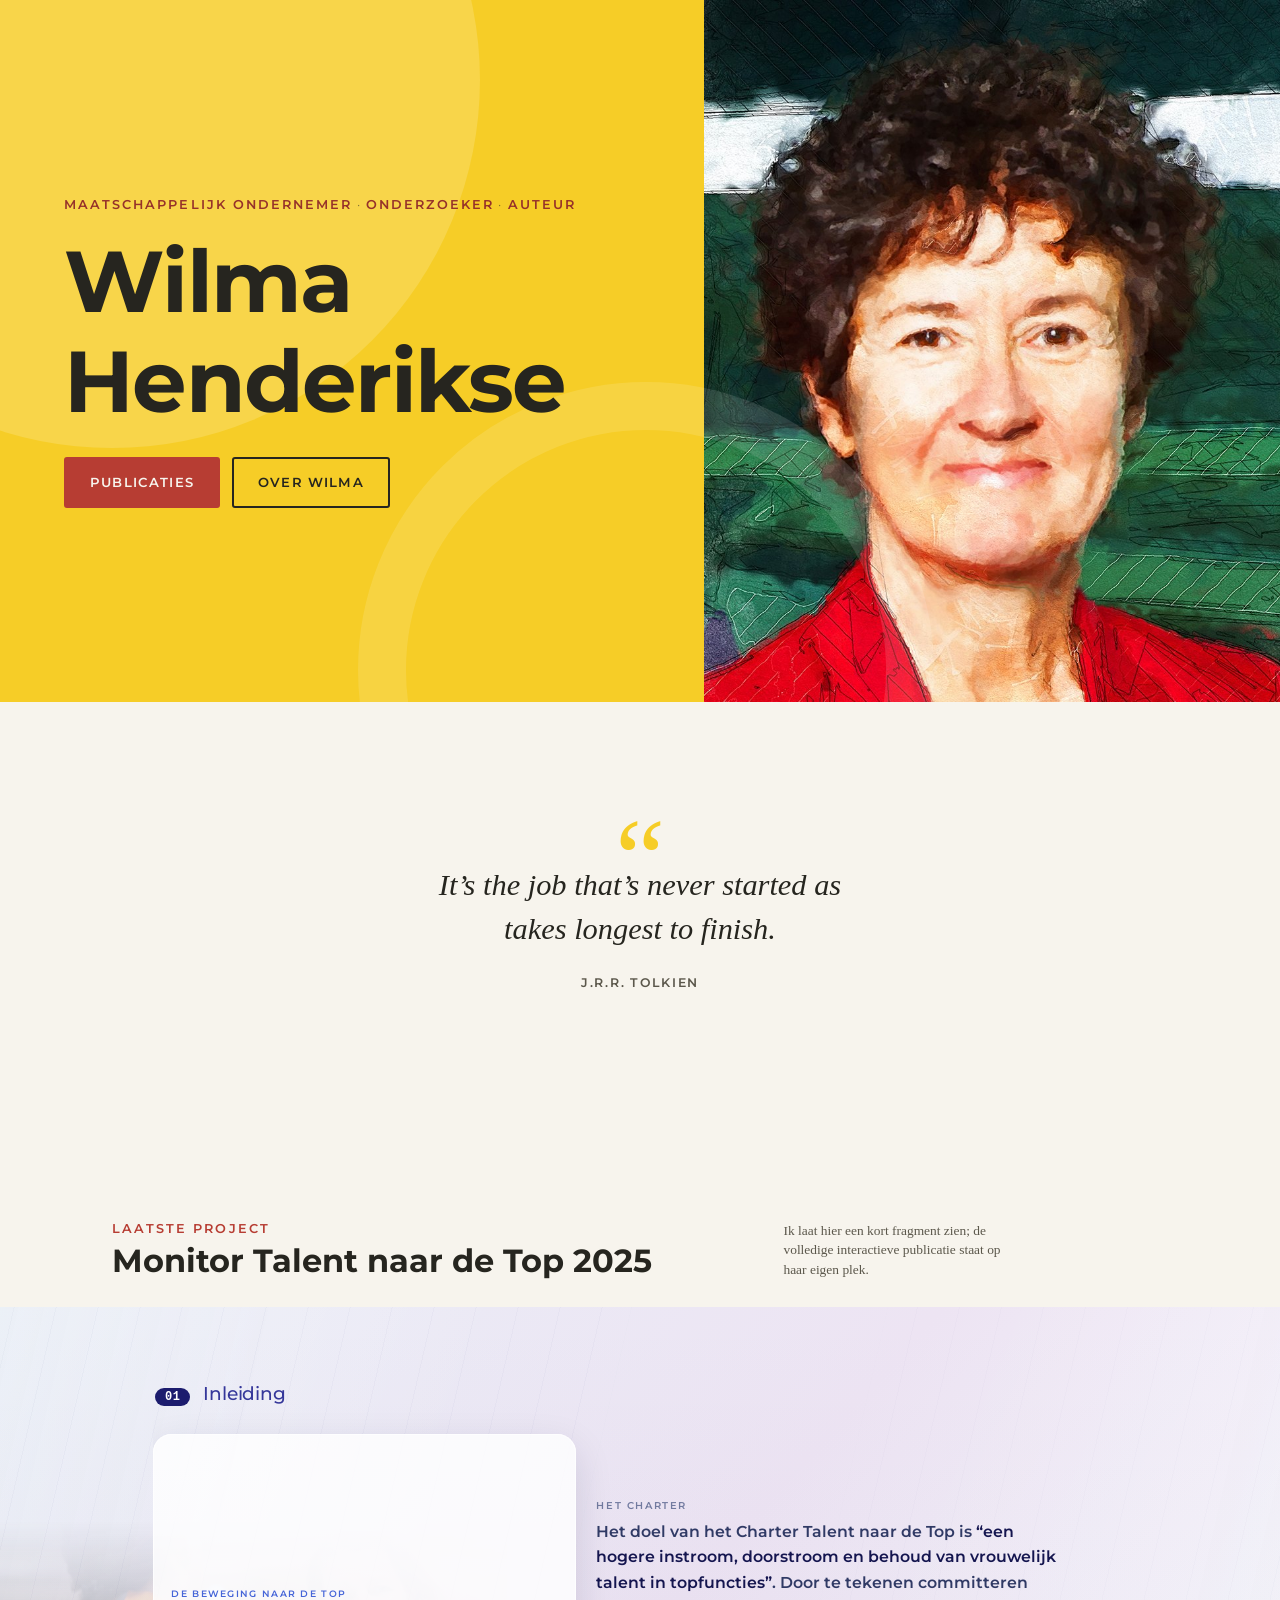
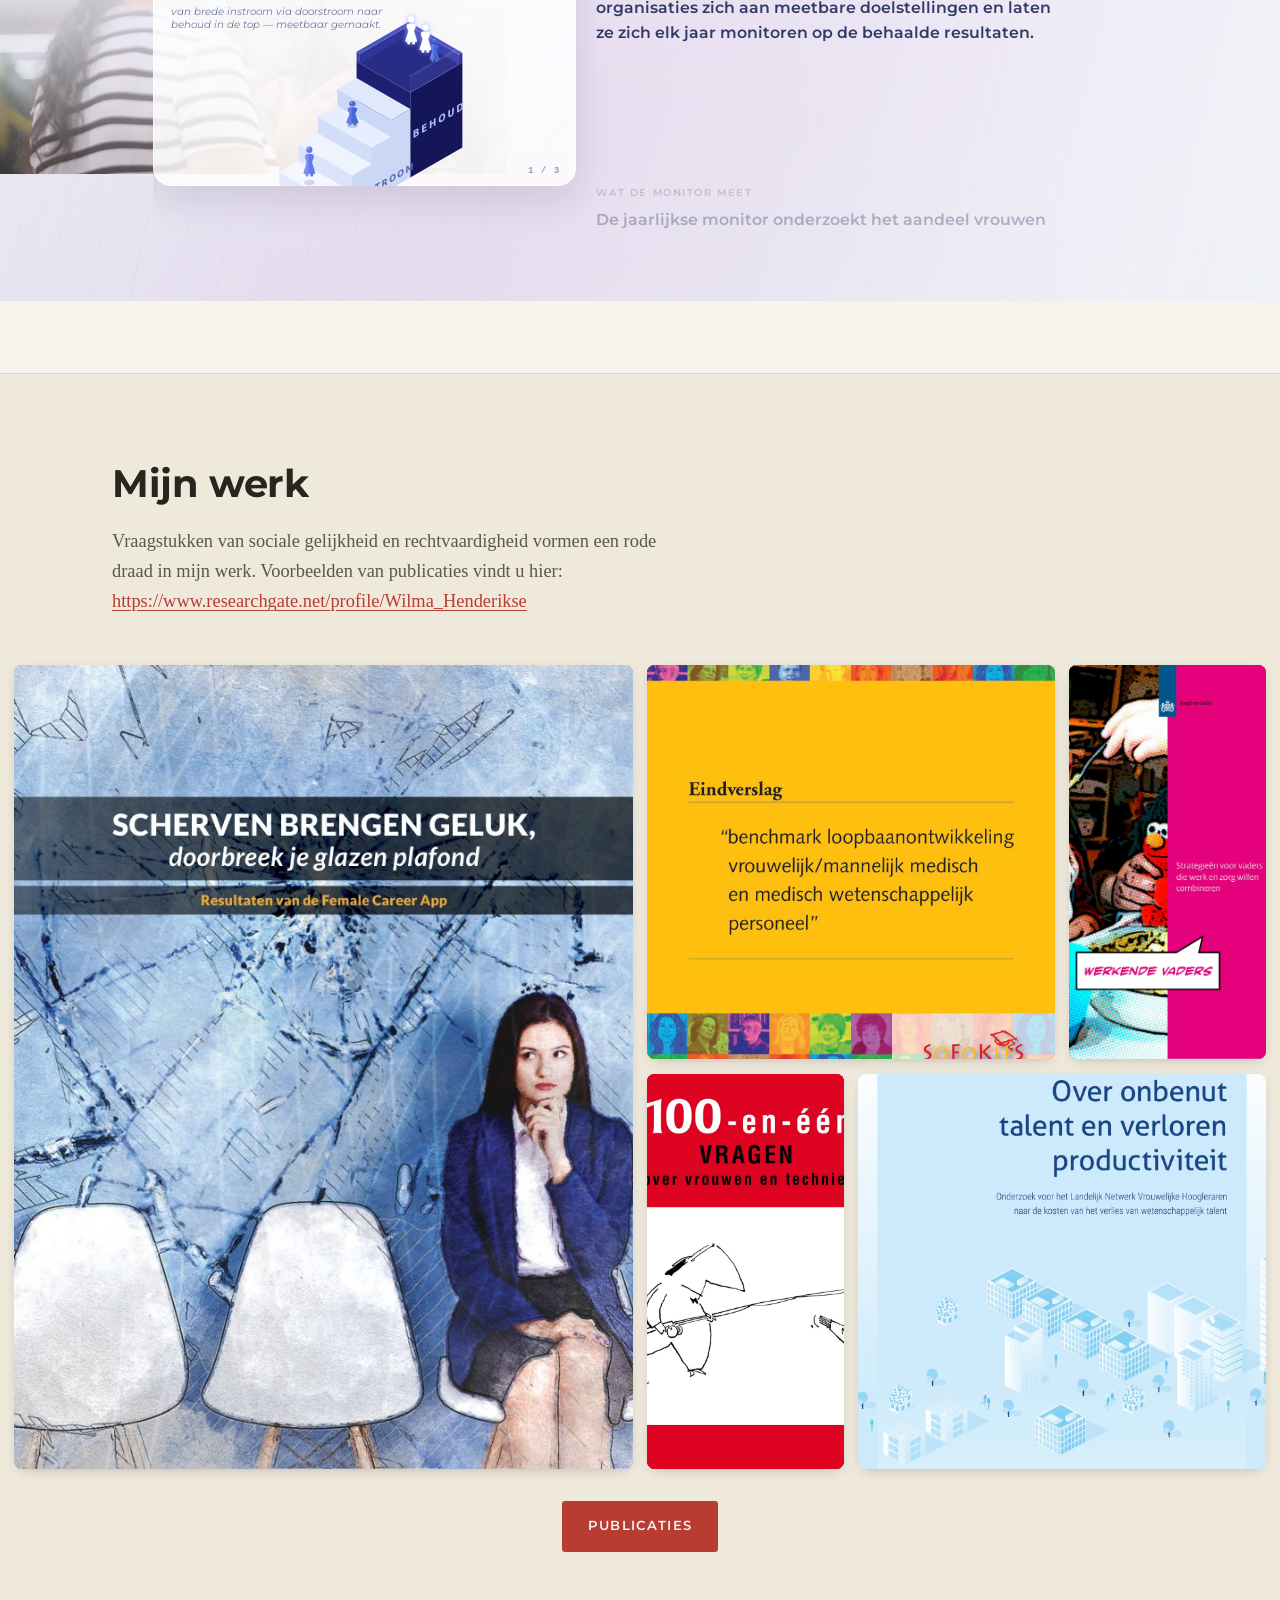
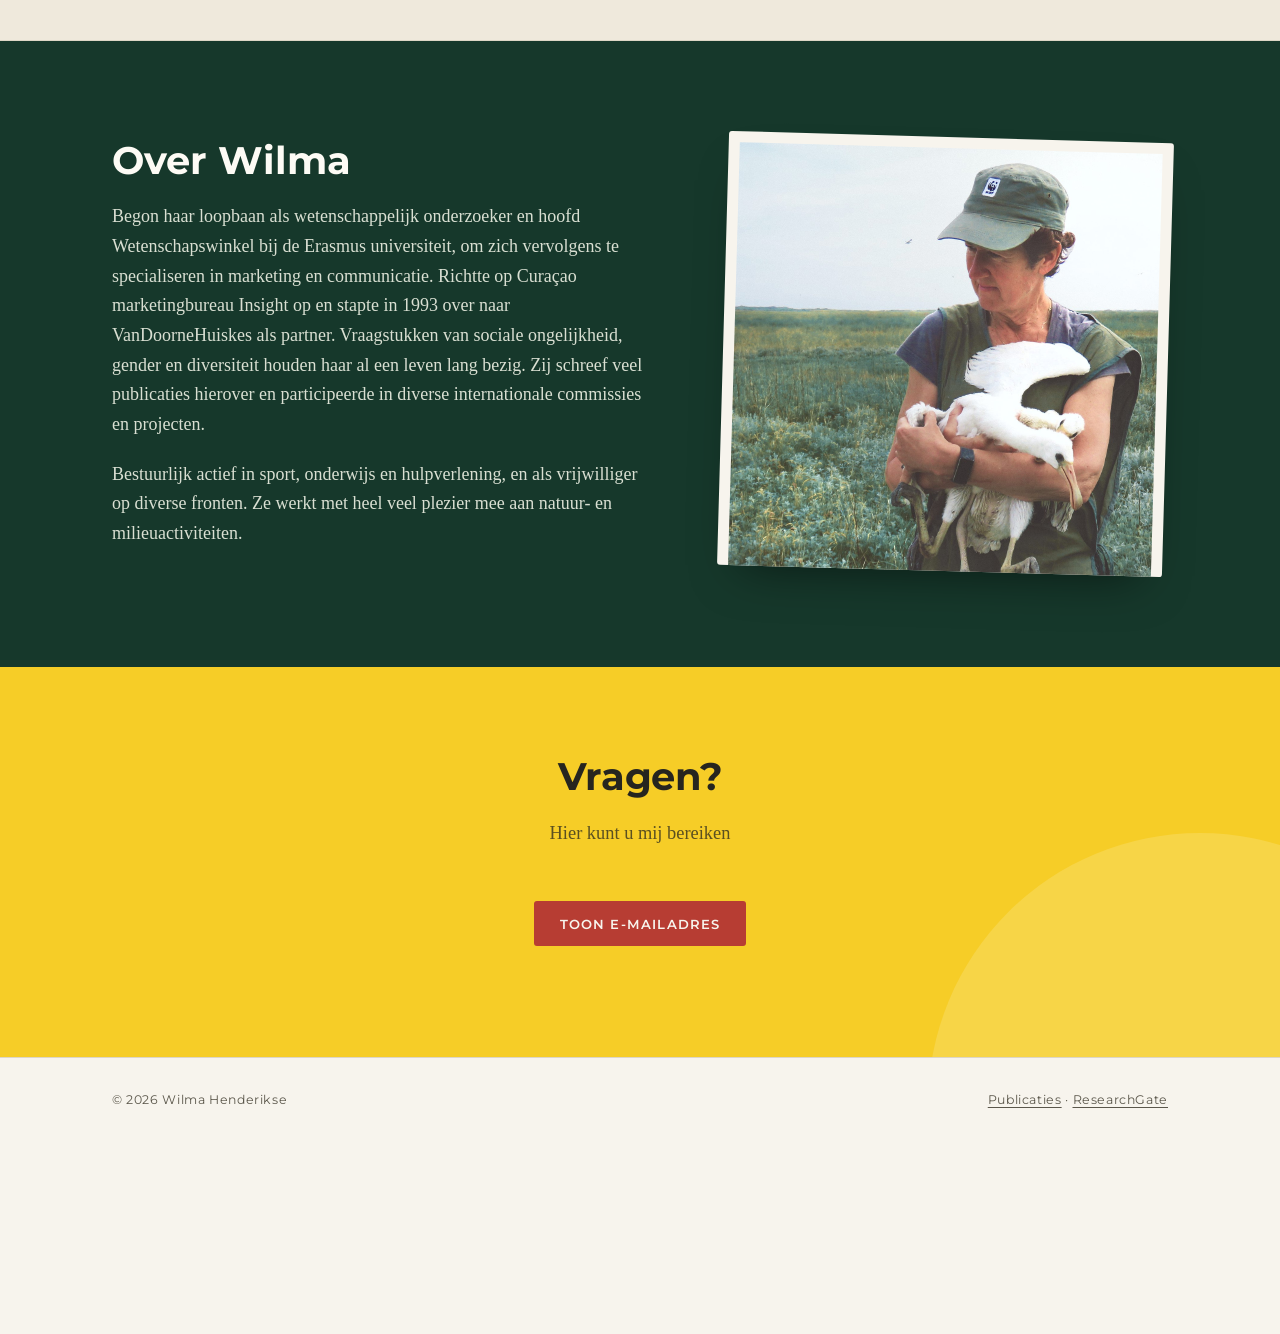
==== commit 4c8b2993: "Monitor sample: c272 with the Inleiding figures, women hopping past the stage monitor-sample/ is now" ====
--- a/index.html
+++ b/index.html
@@ -7,7 +7,8 @@
   <meta name="description" content="Wilma Henderikse — maatschappelijk ondernemer, onderzoeker, auteur. Vraagstukken van sociale gelijkheid en rechtvaardigheid vormen een rode draad in mijn werk.">
   <link rel="canonical" href="https://wilmahenderikse.nl/">
   <link rel="icon" type="image/svg+xml" href="assets/img/favicon.svg">
-  <link rel="stylesheet" href="assets/css/style.css?v=scrollyception-21">
+  <link rel="stylesheet" href="monitor-sample/p02.css?v=c272">
+  <link rel="stylesheet" href="assets/css/style.css?v=monitor-c272">
   <meta property="og:type" content="website">
   <meta property="og:locale" content="nl_NL">
   <meta property="og:title" content="Wilma Henderikse">
@@ -180,8 +181,9 @@
 
 <script src="monitor-sample/konva.min.js" defer></script>
 <script src="monitor-sample/cirkelgen-core.js" defer></script>
-<script src="monitor-sample/cirkel.js?v=portfolio-sample-2" defer></script>
-<script src="assets/js/site.js?v=scrollyception-21" defer></script>
+<script src="monitor-sample/cirkel.js?v=c272" defer></script>
+<script src="assets/js/site.js?v=monitor-c272" defer></script>
+<script src="monitor-sample/p02.js?v=c272" defer></script>
 <script>document.getElementById('jaar').textContent = new Date().getFullYear();</script>
 </body>
 </html>
--- a/monitor-sample/p02.css
+++ b/monitor-sample/p02.css
@@ -0,0 +1,262 @@
+/* GENERATED by scripts/sync-monitor.mjs from the deck source (c272) — do not edit. */
+/* ── p02 inleiding · redesigned composition (section agent, reconciled into c212) ── */
+/* p02 · Inleiding — section-local composition (scoped to #p02).
+   Loaded AFTER base.css, so it overrides the shared FORM A rules for this section.
+
+   IDEA: the inleiding is the on-ramp. Instead of three flat mini-scenes in a rail,
+   one tall sticky "stage" card morphs through the three things a reader must grasp
+   before the data: (1) the charter's promise as a single pipeline to the top,
+   (2) the three NESTED levels the monitor measures (top ⊂ subtop ⊂ organisatie),
+   (3) the cohort — 93 invited, 75 answered = 81% — drawn as an honest dot-grid with
+   the 281/299 standing-cohort context. The text spine reuses .read-col .act so the
+   engine still masks the prose and the pager still snaps; section.js swaps the scene. */
+
+/* ── spine: a touch more room for the figure than the default rail ── */
+#p02 .intro-frame{grid-template-columns:1.04fr .96fr}
+/* c244 · the chapter tail must sit on the TEXT COLUMN, not the frame's padding. The sticky
+   rail's pin range is bounded by the grid ROW (= the read-col's height); padding on the frame
+   lifted the section (so p03 didn't peek in) but left the rail running out of range and creeping
+   up ~9px per act. Tailing the read-col itself extends the row, so the rail stays pinned at 20vh
+   through the last act — the p03/.steps fix, applied to FORM A. Desktop only (rail is static on
+   phones). Matches the shared `.scrolly .steps` tail. */
+@media(min-width:821px){#p02 .read-col{padding-bottom:54vh}}
+#p02 .read-col .act{min-height:62vh}
+#p02 .read-col .act .prose{max-width:40ch}
+/* the active act's eyebrow brightens; idle ones sit back with the prose */
+#p02 .read-col .act .eyebrow{color:var(--ink-mute);transition:color var(--dur-3) var(--ease-move)}
+.js-anim #p02 .read-col .act.active .eyebrow{color:var(--accent)}
+
+/* ── the sticky stage ── */
+#p02{--p02-card-h:min(64vh,520px)}
+#p02 .intro-rail{position:sticky;top:max(18vh,calc(50vh - 260px));height:var(--p02-card-h);display:flex;align-items:stretch}
+#p02 .intro-card{position:relative;width:100%;height:100%;min-height:0;
+  background:#fff;border-radius:24px;overflow:hidden;
+  box-shadow:0 1px 2px rgba(20,20,58,.04),0 18px 44px rgba(20,20,58,.10)}
+
+/* scenes are stacked + crossfaded; section.js toggles .is-on */
+#p02 .iscene{position:absolute;inset:0;display:flex;flex-direction:column;justify-content:center;
+  padding:34px 38px;opacity:0;visibility:hidden;transform:translateY(10px);
+  transition:opacity var(--dur-3-out) var(--ease-depart),transform var(--dur-3-out) var(--ease-depart),visibility 0s linear var(--dur-3-out)}
+#p02 .iscene.is-on{opacity:1;visibility:visible;transform:none;transition:opacity var(--dur-3) var(--ease-arrive),transform var(--dur-3) var(--ease-arrive)}
+/* no-JS / reduced-motion safety: first scene shows */
+.no-js #p02 .iscene[data-figure="charter"]{opacity:1;visibility:visible;transform:none}
+
+#p02 .ik{font-size:11px;font-weight:600;letter-spacing:.13em;text-transform:uppercase;
+  color:var(--accent);margin:0 0 22px}
+#p02 .icap{font-size:11.5px;color:var(--ink-mute);font-style:italic;line-height:1.45;margin:24px 0 0;max-width:34ch}
+
+/* ════ SCENES charter + levels · two isometric figures ════
+   c252 · the metro-to-a-skyline and the three flat pills gave way to one small isometric world.
+   figures.mjs writes the POSTER frame into section.html (what /toegankelijk, no-JS and
+   reduced-motion readers see); section.js animates it. Colours only — no url(#id) paint
+   servers, because mobile.js clones the card and strips every id. */
+#p02 .p02-fig{position:relative;flex:1 1 auto;min-height:0;width:100%;display:flex;align-items:center;justify-content:center}
+#p02 .p02-iso{display:block;width:100%;height:100%;max-height:360px;overflow:visible}
+#p02 .p02-iso text{font-family:'Inter',system-ui,sans-serif}
+
+/* ── charter · de trap naar de top ── */
+#p02 .st-floor .fl{fill:#d9e2f7}
+#p02 .s.f-x{fill:#cbd7f4}
+#p02 .s0.f-z{fill:#f4f7fe}#p02 .s1.f-z{fill:#eef3fe}#p02 .s2.f-z{fill:#e7eefd}#p02 .s3.f-z{fill:#e0e9fc}#p02 .s4.f-z{fill:#d9e4fc}
+#p02 .s0.f-y{fill:#e2e9fa}#p02 .s1.f-y{fill:#dae3f9}#p02 .s2.f-y{fill:#d2ddf8}#p02 .s3.f-y{fill:#cad7f7}#p02 .s4.f-y{fill:#c2d1f6}
+#p02 .pl.f-z{fill:#272c86}#p02 .pl.f-x{fill:#15165a}#p02 .pl.f-y{fill:#1d1f70}
+#p02 .rm{transition:fill var(--dur-3) var(--ease-move)}
+#p02 .rm.f-z{fill:#4c55c0}#p02 .rm.f-x{fill:#2f3598}#p02 .rm.f-y{fill:#3a41aa}
+#p02 .st-rim.glow .rm{transition:fill .08s linear}
+#p02 .st-rim.glow .rm.f-z{fill:#b9c7ff}#p02 .st-rim.glow .rm.f-x{fill:#7a8cf0}#p02 .st-rim.glow .rm.f-y{fill:#93a3f6}
+#p02 .lb{font-weight:600;font-size:9.5px;letter-spacing:.18em;text-transform:uppercase;transition:fill var(--dur-3) var(--ease-move)}
+#p02 .lb-in{fill:#8a96c4}
+#p02 .lb-door{fill:#5a69b0}
+#p02 .lb-beh{fill:#aebdff;font-size:10.5px;letter-spacing:.2em}
+#p02 .lb.ping{transition:fill .06s linear}
+#p02 .lb-in.ping,#p02 .lb-door.ping{fill:#5873e0}
+#p02 .lb-beh.ping{fill:#fff}
+#p02 .sh{fill:rgba(17,17,98,.16)}
+/* c266 · the talent: stylised women (figures.mjs · womanGlyph) — body + head in the accent, a light
+   left facet and a glint on the head; seated ones light up white */
+#p02 .st-svg .bl .wb,#p02 .st-svg .bl .wh{fill:var(--accent)}
+#p02 .st-svg .bl.alt .wb,#p02 .st-svg .bl.alt .wh{fill:#5f7ae6}
+#p02 .st-svg .bl .wl{fill:#fff;opacity:.17}
+#p02 .st-svg .bl .gl{fill:#fff;opacity:.5}
+#p02 .st-svg .bl.lit .wb,#p02 .st-svg .bl.lit .wh{fill:#fff}
+#p02 .st-svg .bl.lit .wl,#p02 .st-svg .bl.lit .gl{opacity:0}
+#p02 .st-svg .bl.lit{filter:drop-shadow(0 0 3px rgba(150,172,255,.95))}
+#p02 .st-svg .rip{fill:none;stroke:#c9d5ff;stroke-width:1.2}
+
+/* ── levels · drie niveaus ── */
+#p02 .sl.f-z{stroke:rgba(255,255,255,.9);stroke-width:1;stroke-linejoin:round}
+#p02 .sl-org.f-z{fill:#f5f7fd}#p02 .sl-org.f-y{fill:#dde4f6}#p02 .sl-org.f-x{fill:#cad4ee}
+#p02 .sl-sub.f-z{fill:#f0f4ff}#p02 .sl-sub.f-y{fill:#bccbf3}#p02 .sl-sub.f-x{fill:#a7baee}
+#p02 .sl-top.f-z{fill:#edf1ff}#p02 .sl-top.f-y{fill:#2b308c}#p02 .sl-top.f-x{fill:#1c1c6e}
+#p02 .lv-svg .sh{fill:rgba(17,17,98,.13)}
+#p02 .lv-svg .pp>circle:first-child{fill:#c9d1e7}
+#p02 .lv-svg .pp.w>circle:first-child{fill:var(--accent)}
+#p02 .lv-svg .pp>.gl{fill:#fff;opacity:.6}
+/* c269 · an identified woman is her figure, not a dot (the poster shows everyone identified) */
+#p02 .lv-svg .pp.w>circle{opacity:0}
+#p02 .lv-svg .wf .wb,#p02 .lv-svg .wf .wh,#p02 .lv-key .wb,#p02 .lv-key .wh{fill:var(--accent)}
+#p02 .lv-svg .wf .wl,#p02 .lv-key .wl{fill:#fff;opacity:.17}
+#p02 .lv-svg .wf .gl,#p02 .lv-key .gl{fill:#fff;opacity:.5}
+/* c270 · …and her shadow is her own footprint, not a dot's (.62 of it ≈ the stairs women's .55 r) */
+#p02 .lv-svg .shw{transform:scale(.62);transform-box:fill-box;transform-origin:50% 50%}
+#p02 .lv-lab line{stroke:#b4bfe2;stroke-width:1;stroke-dasharray:2 3}
+#p02 .lv-lab circle{fill:#8492c8}
+#p02 .lv-lab text{font-family:var(--display);font-size:15px;font-weight:500;letter-spacing:-.01em;fill:var(--brand)}
+#p02 .lv-lab line,#p02 .lv-lab circle{transition:stroke var(--dur-2) var(--ease-move),fill var(--dur-2) var(--ease-move)}
+#p02 .lv-svg.anim .lv.lit .lv-lab line{stroke:#90a5f2;stroke-dasharray:none}
+#p02 .lv-svg.anim .lv.lit .lv-lab circle{fill:var(--accent)}
+#p02 .lv-key text{font-size:8.5px;font-weight:600;letter-spacing:.16em;text-transform:uppercase;fill:var(--ink-mute)}
+#p02 .scan{opacity:0;pointer-events:none}
+#p02 .scan .sc{fill:rgba(59,91,219,.07);stroke:rgba(59,91,219,.6);stroke-width:1.2;stroke-linejoin:round}
+/* animated mode (section.js adds .anim): women light up only once the plane has measured
+   their level, in a diagonal wave (--k = i+j); labels show only while the stack is apart */
+/* live: everyone starts as a grey dot; as the scan passes, each woman's dot gives way to her figure,
+   which rises from her feet (staggered across the level) */
+#p02 .lv-svg.anim .pp.w>circle:first-child{fill:#c9d1e7}
+#p02 .lv-svg.anim .pp.w>circle{opacity:1;transition:opacity var(--dur-2) var(--ease-arrive)}
+#p02 .lv-svg.anim .wf{opacity:0;transform:scale(.35);transform-box:fill-box;transform-origin:50% 100%;transition:opacity var(--dur-2) var(--ease-depart),transform var(--dur-2) var(--ease-depart)}
+#p02 .lv-svg.anim .shw{transform:none;transition:transform var(--dur-2) var(--ease-depart)}
+#p02 .lv-svg.anim .lv.lit .shw{transform:scale(.62);transition:transform var(--dur-3) var(--ease-arrive);transition-delay:calc(var(--k) * 26ms);transition-delay:min(calc(var(--k) * 26ms),var(--stagger-cap))}
+#p02 .lv-svg.anim .lv.lit .pp.w>circle{opacity:0;transition-delay:calc(var(--k) * 26ms);transition-delay:min(calc(var(--k) * 26ms),var(--stagger-cap))}
+#p02 .lv-svg.anim .lv.lit .wf{opacity:1;transform:none;transition:opacity var(--dur-2) var(--ease-arrive),transform var(--dur-3) var(--ease-arrive);transition-delay:calc(var(--k) * 26ms);transition-delay:min(calc(var(--k) * 26ms),var(--stagger-cap))}
+#p02 .lv-svg.anim .lv-lab,#p02 .lv-svg.anim .lv-key{opacity:0;transition:opacity var(--dur-3-out) var(--ease-depart)}
+#p02 .lv-svg.anim.open .lv-lab,#p02 .lv-svg.anim.open .lv-key{opacity:1;transition:opacity var(--dur-3) var(--ease-arrive) .15s}
+
+/* ════ c253 · the card as ANCHOR, not frame ════════════════════════════════════════════
+   The card is the organisation; the void around it is the world outside. Talent drifts up from
+   under it and walks in over a jetty that protrudes from its bottom edge (scene 1); every figure
+   rides a stage lift through that edge instead of a crossfade. Heading + caption sit top-left;
+   the figure owns the rest of the card. */
+#p02 .intro-card{z-index:1}
+#p02 .iscene[data-figure="charter"],#p02 .iscene[data-figure="levels"]{justify-content:flex-start;
+  opacity:1;transform:none;transition:visibility 0s linear .55s}
+#p02 .iscene[data-figure="charter"].is-on,#p02 .iscene[data-figure="levels"].is-on{transition:none}
+#p02 .iscene[data-figure="charter"] .ik,#p02 .iscene[data-figure="levels"] .ik{margin:0 0 9px}
+#p02 .iscene[data-figure="charter"] .icap,#p02 .iscene[data-figure="levels"] .icap{margin:0;max-width:36ch}
+#p02 .iscene .ik,#p02 .iscene .icap{position:relative;z-index:1}
+/* the text crossfades in place… */
+#p02 .iscene:not(.is-on) .ik,#p02 .iscene:not(.is-on) .icap{opacity:0;transition:opacity var(--dur-2-out) var(--ease-depart)}
+#p02 .iscene.is-on .ik,#p02 .iscene.is-on .icap{opacity:1;transition:opacity var(--dur-2) var(--ease-arrive) var(--dur-2-out)}
+/* …while the figures ride the lift: the outgoing one sinks out through the bottom edge (CSS,
+   here), the incoming one rises once it's gone (section.js moves the svg — so a figure also
+   rises into view the first time the card scrolls in) */
+#p02 .iscene:not(.is-on) .p02-fig{transform:translateY(calc(var(--p02-card-h) + 24px));transition:transform .5s var(--ease-depart)}   /* engine-paced lift (section.js · Lift): keeps its .5s */
+#p02 .iscene.is-on .p02-fig{transform:none;transition:none}
+/* c264 · taking over a poster that is already on screen (page load): no lift — the poster's dots fade out
+   while the live ones fade in (section.js · Stairs.reset(inPlace)) */
+/* c271 · on the desktop stage, with scripting on, the doorstroom figure waits BELOW the card's edge from the
+   very first paint — section.js lifts it in at the reader's first tick (and unhides it should it fail).
+   No-JS, reduced motion, the accessible page, phones and ≤820 keep the poster in place. */
+@media (scripting: enabled) and (prefers-reduced-motion: no-preference) and (min-width: 821px){
+  html:not(.a11y):not(.m-deck) #p02:not(.md-slot) .st-svg{transform:translateY(calc(100% + 160px))}
+}
+#p02 .st-svg.boot .st-sh,#p02 .st-svg.boot .st-dots{opacity:0;transition:opacity .6s var(--ease-move)}
+#p02 .st-svg.boot .dyn{animation:p02-boot-in .6s var(--ease-move) both}
+@keyframes p02-boot-in{from{opacity:0}to{opacity:1}}
+#p02 .iscene[data-figure="respons"]{transform:translateY(26px)}
+#p02 .iscene[data-figure="respons"].is-on{transition:opacity var(--dur-3) var(--ease-arrive) var(--dur-3-out),transform var(--dur-3) var(--ease-arrive) var(--dur-3-out)}
+/* scene 1: the staircase is anchored to the card's bottom-left — its floor runs off the edge */
+#p02 .iscene[data-figure="charter"] .p02-fig{position:absolute;inset:0;display:block}
+#p02 .st-svg{position:absolute;left:0;bottom:0;width:100%;height:calc(100% - 116px);max-height:none}
+#p02 .st-glass .gl-x{fill:rgba(255,255,255,.04);stroke:rgba(190,205,255,.13);stroke-width:.8}
+#p02 .st-glass .gl-z{fill:rgba(255,255,255,.1)}
+#p02 .st-glass polygon{transition:fill var(--dur-3) var(--ease-move),stroke var(--dur-3) var(--ease-move)}
+#p02 .st-glass.glow polygon{transition:fill .1s linear,stroke .1s linear}
+#p02 .st-glass.glow .gl-x{fill:rgba(200,214,255,.34);stroke:rgba(225,233,255,.95)}
+#p02 .st-glass.glow .gl-z{fill:rgba(255,255,255,.95)}
+/* ── UNDER and ABOVE the card: same box (the card ± margins), so one mapping serves both ── */
+#p02 .p02-under,#p02 .p02-over{position:absolute;left:-44px;right:-44px;top:-150px;bottom:-300px;pointer-events:none}
+#p02 .p02-under{z-index:0}
+#p02 .p02-over{z-index:2}
+#p02 .p02-under svg,#p02 .p02-over svg{position:absolute;inset:0;width:100%;height:100%;overflow:visible;opacity:0}
+/* the jetty carries the card's own soft shadow, so it reads as part of the card, not a sticker */
+#p02 .p02-ramp{filter:drop-shadow(0 7px 9px rgba(20,20,58,.08)) drop-shadow(0 1px 1px rgba(20,20,58,.05))}
+#p02 .p02-walk .ps{fill:rgba(17,17,98,.14)}
+/* c261 · the inflow FLIES in (section.js · makeFlight): two fixed layers on <body> — BEHIND the page
+   (the far side of an arc; the card and the text occlude it) and IN FRONT of it (the near side).
+   A ball is one element drawn at its largest size and scaled DOWN, so it stays crisp up close. */
+.p02-sky{position:fixed;inset:0;pointer-events:none;overflow:hidden}
+.p02-sky.back{z-index:-1}
+.p02-sky.front{z-index:30}
+.p02-sky i{position:absolute;left:0;top:0;will-change:opacity}
+.p02-sky i>u{position:absolute;left:0;top:0;transform-origin:50% 100%;will-change:transform}
+.p02-sky i>b{position:absolute;left:0;top:0;border-radius:50%;background:rgba(17,17,98,.14);transform-origin:50% 50%;will-change:transform,opacity}
+.p02-sky i svg{display:block;width:100%;height:100%;overflow:visible}
+.p02-sky i .wb,.p02-sky i .wh{fill:#3b5bdb}
+.p02-sky i .wl{fill:#fff;opacity:.17}
+.p02-sky i .gl{fill:#fff;opacity:.5}
+/* ════ SCENE respons · 81% cohort dot-grid + standing-cohort context ════ */
+#p02 .resp-top{display:flex;align-items:baseline;gap:16px;flex-wrap:wrap;margin:0 0 20px}
+#p02 .resp-stat{font-family:'Inter',system-ui,sans-serif;font-weight:600;line-height:.92;letter-spacing:-.055em;
+  font-variant-numeric:tabular-nums;color:var(--brand);font-size:clamp(42px,4.9vw,56px);margin:0}
+#p02 .resp-stat .u{font-size:.36em;font-weight:600;color:var(--ink-soft);letter-spacing:-.02em;margin-left:4px}
+#p02 .resp-sub{font-size:13px;line-height:1.42;color:var(--ink-soft);margin:0;max-width:26ch}
+#p02 .resp-sub b{color:var(--brand);font-weight:600}
+#p02 .dotgrid{display:grid;grid-template-columns:repeat(15,1fr);gap:7px;margin:2px 0 0}
+#p02 .dotgrid i{aspect-ratio:1;border-radius:50%;background:#e4e9f5;transition:transform var(--dur-2) var(--ease-move)}
+#p02 .dotgrid i.fill{background:#b9c8f7}
+#p02 .dotgrid i.fill.edge{background:var(--brand)}
+/* only the FILLED dots pop in, left-to-right, when the respons scene lands (delay set
+   inline by JS, capped so a static frame is always complete). Resting state is fully
+   visible, so a missed observer can never leave the grid half-drawn. */
+#p02 .iscene[data-figure="respons"].is-on .dotgrid i.fill{animation:p02dot var(--dur-2) var(--ease-arrive) backwards}
+@keyframes p02dot{from{transform:scale(.1);opacity:.2}to{transform:scale(1);opacity:1}}
+#p02 .resp-foot{display:flex;gap:12px;margin:22px 0 0;padding-top:18px}
+#p02 .rf{display:flex;flex-direction:column;gap:3px;flex:1 1 0;border-radius:16px;background:#eef3ff;padding:15px 17px}
+#p02 .rf-n{font-family:var(--display);font-size:26px;font-weight:500;color:var(--brand);
+  line-height:1;letter-spacing:-.02em;font-variant-numeric:tabular-nums}
+#p02 .rf-l{font-size:11px;color:var(--ink-mute);line-height:1.35;max-width:18ch}
+
+/* ── tiny scene counter so the morph reads as 1/2/3 of one stage ── */
+#p02 .intro-card::after{content:attr(data-beat) " / 3";position:absolute;right:18px;bottom:14px;
+  font:600 10px ui-monospace,Menlo,monospace;letter-spacing:.1em;color:var(--ink-mute);opacity:.7}
+
+/* ════ responsive — phones: the SAME sticky-scrollytelling as the .scrolly chapters, vertical.
+   The figure card pins to the TOP (full-bleed) and crossfades its scene per active act, while the
+   text acts scroll under the thumb in the bottom half and snap past. Still ONE sticky card that
+   morphs — the desktop idea, stacked, with the SCROLLING text where the thumb is. ════ */
+@media(max-width:820px){
+  #p02 .intro-frame{grid-template-columns:1fr}
+  #p02 .read-col .act{min-height:0}
+  #p02 .intro-rail{position:static;height:auto;display:block;margin-top:8px}
+  #p02 .intro-card{min-height:0}
+  /* on phones the scene-swap can't track a sticky figure, so show all three stacked */
+  #p02 .iscene{position:relative;inset:auto;opacity:1;visibility:visible;transform:none;
+    padding:26px 22px}
+  #p02 .iscene[data-figure="respons"].is-on .dotgrid i{animation:none}
+  #p02 .p02-fig{flex:0 0 auto}
+  #p02 .p02-iso{height:auto;max-height:min(62vh,440px)}
+  #p02 .intro-card::after{display:none}
+}
+/* stacked layouts (≤820 and /toegankelijk): no stage — everything in flow and in place */
+@media(max-width:820px){
+  #p02 .p02-under,#p02 .p02-over{display:none}
+  .p02-sky{display:none}
+  #p02 .iscene .p02-fig,#p02 .iscene[data-figure="charter"] .p02-fig{position:relative;inset:auto;transform:none!important;transition:none!important}
+  #p02 .iscene .ik,#p02 .iscene .icap{opacity:1!important}
+  #p02 .iscene[data-figure="charter"]{overflow:hidden}
+  #p02 .st-svg{position:relative;height:auto;max-height:min(62vh,440px);margin:14px 0 -26px -22px;width:calc(100% + 44px)}
+  #p02 .iscene[data-figure="levels"] .p02-fig{margin-top:14px}
+}
+html.a11y #p02 .p02-under,html.a11y #p02 .p02-over{display:none}
+html.a11y .p02-sky{display:none}
+html.a11y #p02 .iscene .p02-fig{position:relative!important;inset:auto!important;transform:none!important}
+html.a11y #p02 .iscene .ik,html.a11y #p02 .iscene .icap{opacity:1!important}
+html.a11y #p02 .iscene[data-figure="charter"]{overflow:hidden}
+html.a11y #p02 .st-svg{position:relative;height:auto;max-height:440px;margin:14px 0 -34px -38px;width:calc(100% + 76px)}
+html.a11y #p02 .iscene[data-figure="levels"] .p02-fig{margin-top:14px}
+/* phone frame (mobile.js clones the card into .md-slot, which carries id="p02"): the scene is a
+   fixed-height column, so the figure takes what the heading + caption leave and scales to fit */
+#p02.md-slot .p02-fig{flex:1 1 0;min-height:0;width:100%;margin:0;transform:none!important;transition:none!important}
+#p02.md-slot .p02-iso{width:100%;height:100%;max-height:none}
+#p02.md-slot .ik{margin:0 0 8px}
+#p02.md-slot .icap{margin:0 0 6px;text-align:center}
+#p02.md-slot .ik,#p02.md-slot .icap{opacity:1!important}
+#p02.md-slot .iscene[data-figure="charter"]{overflow:hidden!important}
+#p02.md-slot .iscene[data-figure="charter"] .p02-fig{position:absolute;inset:0}
+#p02.md-slot .st-svg{position:absolute!important;left:0;bottom:0;height:calc(100% - 100px);
+  -webkit-mask-image:linear-gradient(to top,transparent 0,#000 10%);mask-image:linear-gradient(to top,transparent 0,#000 10%)}
+@media(prefers-reduced-motion:reduce){
+  #p02 .iscene,#p02 .dotgrid i{animation:none!important;transition:opacity .2s linear!important}
+  #p02 .p02-fig{transition:none!important}
+}
--- a/assets/css/style.css
+++ b/assets/css/style.css
@@ -672,6 +672,17 @@
   --display: var(--monitor-display);
   --ease: cubic-bezier(.2, .8, .2, 1);
   --ease2: cubic-bezier(.16, 1, .3, 1);
+  /* motion tokens of the deck (shell/base.css), used by monitor-sample/p02.css */
+  --ease-arrive: cubic-bezier(.22, .61, .36, 1);
+  --ease-depart: cubic-bezier(.4, 0, 1, 1);
+  --ease-move: cubic-bezier(.33, 0, .2, 1);
+  --dur-1: .2s;
+  --dur-2: .35s;
+  --dur-3: .5s;
+  --dur-2-out: calc(var(--dur-2) * .65);
+  --dur-3-out: calc(var(--dur-3) * .65);
+  --stagger-cap: 420ms;
+  --seam: 16px;
   --monitor-mini-pad: 0px;
   position: relative;
   z-index: 2;
@@ -957,118 +968,46 @@
   font-style: italic;
   line-height: 1.3;
 }
-.monitor-sample #p02 .talent-trajectory {
-  position: relative;
-  width: min(100%, calc(var(--monitor-sample-h) * 1.35));
-  height: min(calc(var(--monitor-sample-h) * .5), 17rem);
-  margin: 0 auto;
-}
-.monitor-sample #p02 .tt-svg {
-  position: absolute;
-  inset: -4% auto auto -5%;
-  width: 110%;
-  height: 100%;
-  overflow: visible;
-}
-.monitor-sample #p02 .tt-route,
-.monitor-sample #p02 .tt-branch,
-.monitor-sample #p02 .tt-trunk {
-  fill: none;
-  stroke-linecap: round;
-  stroke-linejoin: round;
-  vector-effect: non-scaling-stroke;
-}
-.monitor-sample #p02 .tt-metro-lines { filter: drop-shadow(0 4px 9px rgba(80, 104, 190, .08)); }
-.monitor-sample #p02 .tt-route { stroke-width: 13.6; opacity: .82; }
-.monitor-sample #p02 .tt-branch { stroke-width: 13.6; opacity: .46; }
-.monitor-sample #p02 .tt-route-a { stroke: #edf3ff; }
-.monitor-sample #p02 .tt-route-b { stroke: #d5e1ff; }
-.monitor-sample #p02 .tt-route-c { stroke: #f7faff; opacity: .9; }
-.monitor-sample #p02 .tt-route-d { stroke: #c7d5ff; opacity: .74; }
-.monitor-sample #p02 .tt-branch-a { stroke: #eef4ff; }
-.monitor-sample #p02 .tt-branch-b { stroke: #dce6ff; }
-.monitor-sample #p02 .tt-branch-c { stroke: #f5f8ff; opacity: .56; }
-.monitor-sample #p02 .tt-branch-d { stroke: #ccd9ff; opacity: .5; }
-.monitor-sample #p02 .tt-stations circle {
-  fill: #fff;
-  stroke: #dbe5ff;
-  stroke-width: 1.35;
-  opacity: .98;
-  filter: drop-shadow(0 1px 0 rgba(20, 28, 98, .06));
-}
-.monitor-sample #p02 .tt-stations .tt-merge {
-  fill: #eef4ff;
-  stroke: #fff;
-  stroke-width: 1.25;
-  opacity: .88;
-}
-.monitor-sample #p02 .tt-train {
-  fill: var(--brand);
-  stroke: #fff;
-  stroke-width: 1.35;
-  filter: drop-shadow(0 2px 3px rgba(17, 17, 98, .18));
-}
-.monitor-sample #p02 .tt-train-b,
-.monitor-sample #p02 .tt-train-d { fill: #8da2ed; }
-.monitor-sample #p02 .tt-top { fill: var(--brand); filter: drop-shadow(0 10px 20px rgba(17, 17, 98, .12)); }
-.monitor-sample #p02 .tt-city-b { fill: var(--brand); }
-.monitor-sample #p02 .tt-top-step { fill: #111162; opacity: .16; }
-.monitor-sample #p02 .tt-window { fill: #dbe4ff; opacity: .86; }
-.monitor-sample #p02 .tt-held-light { fill: #f3f7ff; opacity: .96; }
-.monitor-sample #p02 .tt-held-dark { fill: #aebfff; opacity: .72; }
-.monitor-sample #p02 .tt-legend {
-  position: absolute;
-  left: 8%;
-  right: 8%;
-  bottom: 0;
+/* c272 · the Inleiding figures (stairs, levels, the women) come from monitor-sample/p02.css;
+   here only their sizing for the sample's smaller stage */
+.monitor-sample #p02 {
+  --p02-card-h: var(--monitor-figure-h);
+}
+.monitor-sample #p02 .intro-rail {
+  position: sticky;
+  top: calc((var(--monitor-sample-h) - var(--monitor-figure-h)) / 2);
+  height: var(--monitor-figure-h);
   display: flex;
-  align-items: center;
-  justify-content: space-between;
-  gap: .55rem;
-  margin: 0;
-  color: var(--ink-soft);
-  font-family: var(--sans);
-  font-size: clamp(.42rem, calc(var(--monitor-sample-h) * .023), .54rem);
-  font-weight: 600;
-  letter-spacing: .12em;
-  line-height: 1;
-  text-transform: uppercase;
-}
-.monitor-sample #p02 .tt-legend span {
-  flex: 1;
-  height: 1px;
-  background: #dfe6f5;
-}
-.monitor-sample #p02 .nest {
-  width: min(92%, calc(var(--monitor-sample-h) * 1.3));
-  margin: 0 auto;
-  display: flex;
-  flex-direction: column;
-  justify-content: center;
-  gap: clamp(.35rem, calc(var(--monitor-sample-h) * .03), .62rem);
-}
-.monitor-sample #p02 .ring {
-  position: relative;
-  display: flex;
-  align-items: center;
-  min-height: clamp(2.05rem, calc(var(--monitor-sample-h) * .17), 3.35rem);
-  border-radius: clamp(.62rem, calc(var(--monitor-sample-h) * .045), .9rem);
-  padding: clamp(.45rem, calc(var(--monitor-sample-h) * .04), .75rem) clamp(.65rem, calc(var(--monitor-sample-h) * .055), 1rem);
-  background: #eef3ff;
-}
-.monitor-sample #p02 .r-org { width: 100%; background: #eef3ff; }
-.monitor-sample #p02 .r-sub { width: 82%; background: #d9e4ff; }
-.monitor-sample #p02 .r-top { width: 64%; background: var(--brand); }
-.monitor-sample #p02 .ringlab {
-  color: var(--ink-soft);
-  font-family: var(--display);
-  font-size: clamp(.8rem, calc(var(--monitor-sample-h) * .067), 1.22rem);
-  font-weight: 500;
-  letter-spacing: -.025em;
-  line-height: 1;
-}
-.monitor-sample #p02 .r-sub .ringlab { color: var(--brand); }
-.monitor-sample #p02 .r-top .ringlab { color: #fff; }
+  align-items: stretch;
+  margin: 0;
+}
+.monitor-sample #p02 .read-col {
+  padding-bottom: calc(var(--monitor-sample-h) * .46);
+}
+.monitor-sample #p02 .read-col .act {
+  min-height: calc(var(--monitor-sample-h) * .62);
+}
+.monitor-sample #p02 .read-col .act .prose {
+  max-width: 42ch;
+}
+.monitor-sample #p02 .intro-card {
+  border-radius: clamp(.7rem, calc(var(--monitor-sample-h) * .055), 1.15rem);
+  background: rgba(255, 255, 255, .82);
+  box-shadow: 0 .85rem 2.4rem rgba(20, 20, 58, .12), inset 0 0 0 1px rgba(255, 255, 255, .7);
+}
+.monitor-sample #p02 .iscene {
+  padding: clamp(.65rem, calc(var(--monitor-sample-h) * .058), 1.15rem);
+}
+.monitor-sample #p02 .iscene[data-figure="charter"] .ik,
+.monitor-sample #p02 .iscene[data-figure="levels"] .ik {
+  margin: 0 0 6px;
+}
+.monitor-sample #p02 .st-svg {
+  height: calc(100% - clamp(4rem, calc(var(--monitor-sample-h) * .2), 7.25rem));
+}
+.monitor-sample #p02 .p02-iso {
+  max-height: none;
+}
 .monitor-sample #p02 .resp-top {
   display: flex;
   align-items: baseline;
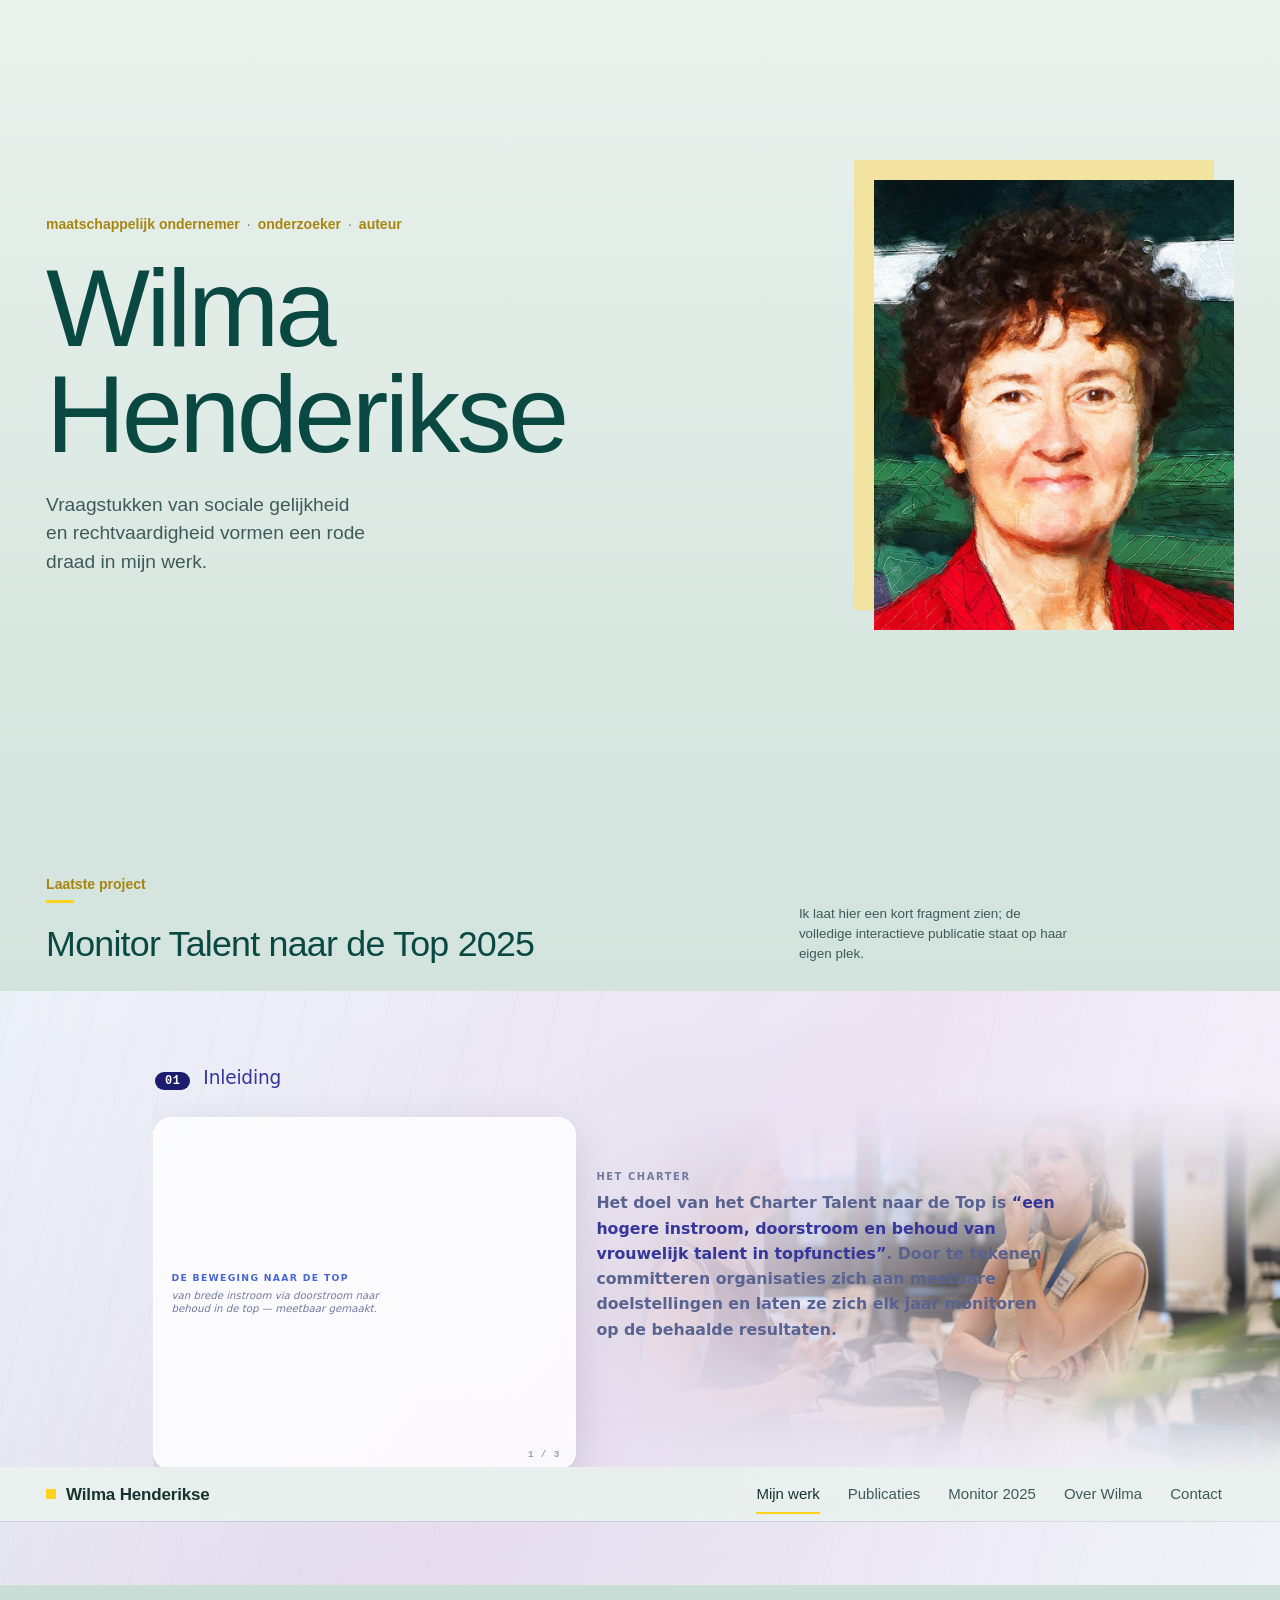
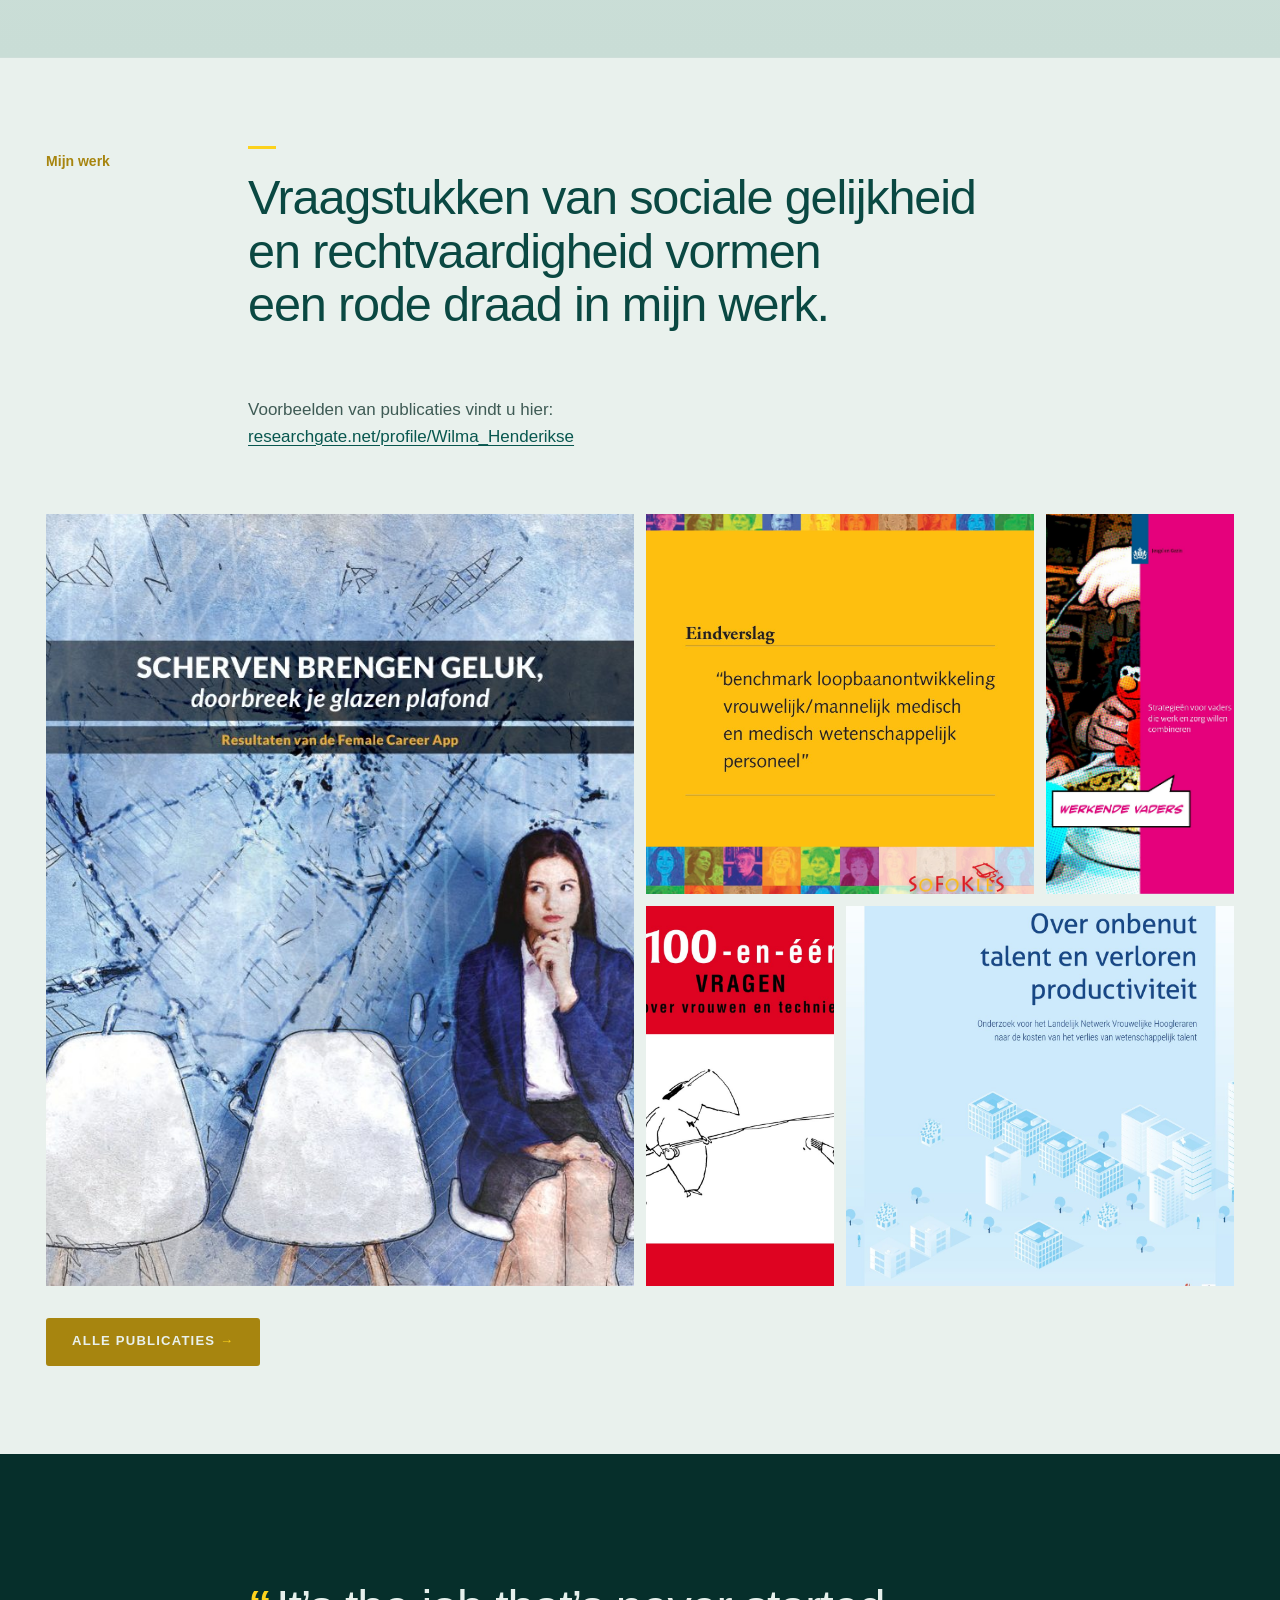
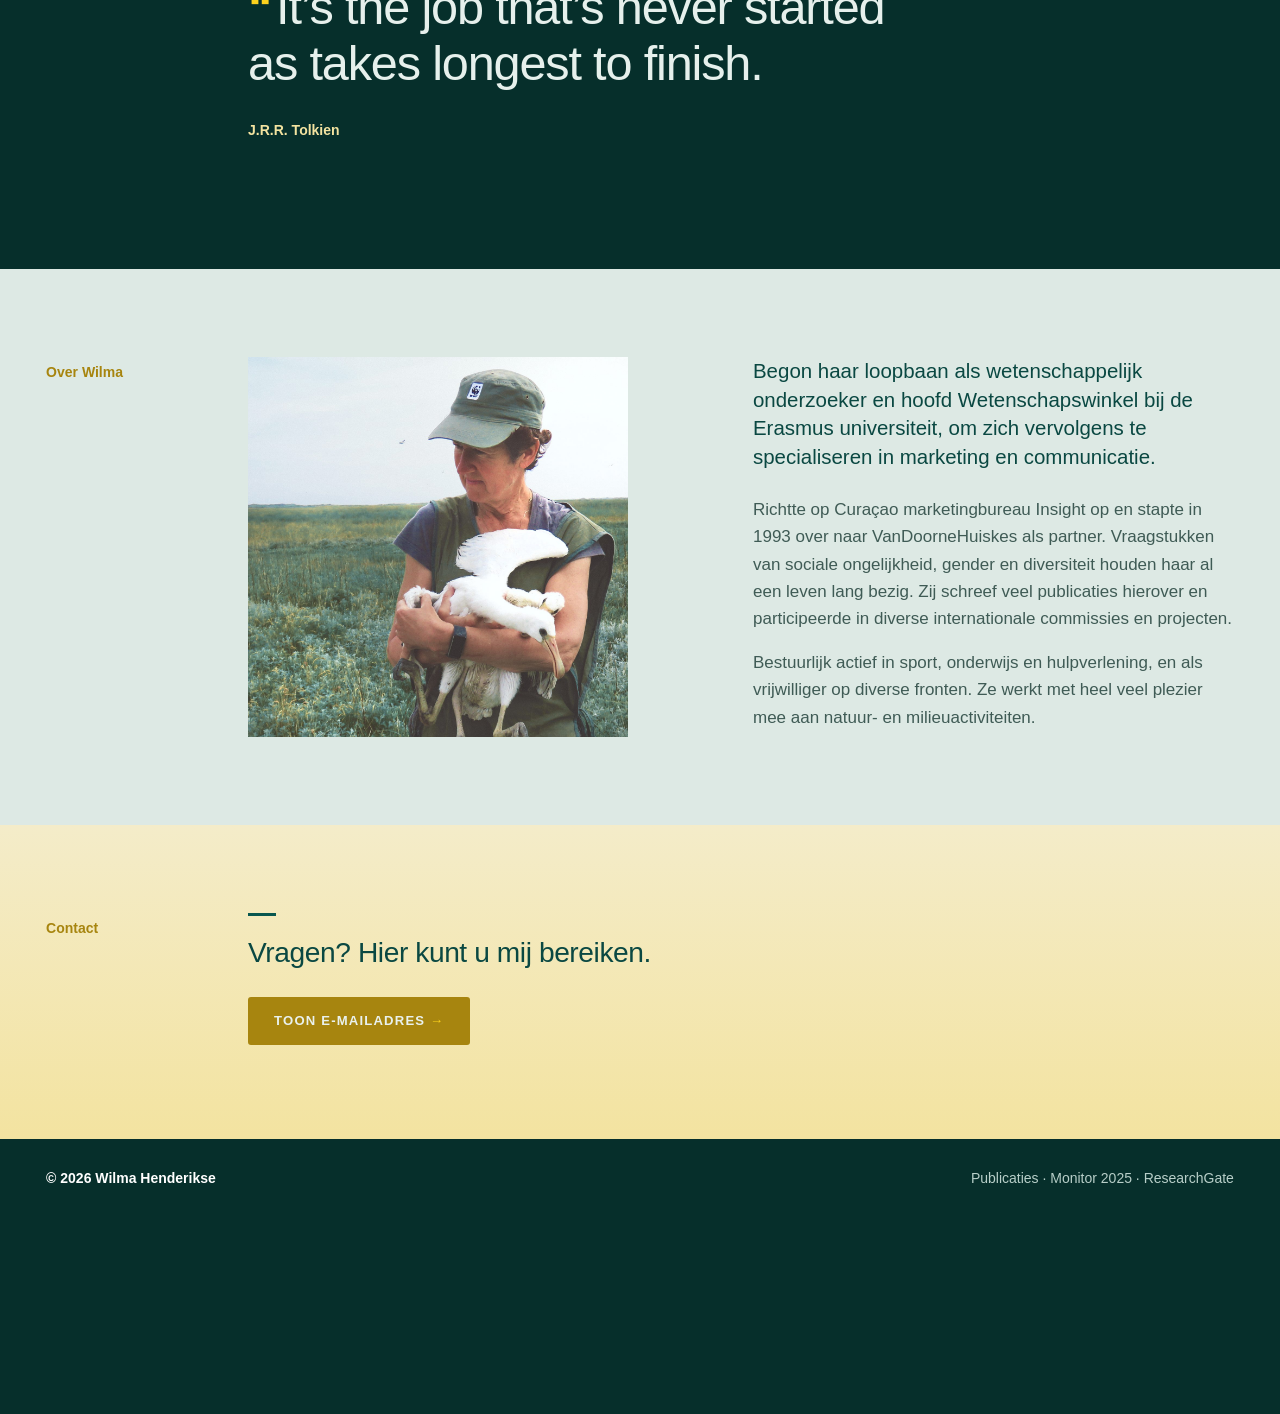
==== commit d6dd1d23: "Redesign: one sans, colour in layers, editorial grid; publications with covers and filters - Archivo" ====
--- a/index.html
+++ b/index.html
@@ -7,8 +7,9 @@
   <meta name="description" content="Wilma Henderikse — maatschappelijk ondernemer, onderzoeker, auteur. Vraagstukken van sociale gelijkheid en rechtvaardigheid vormen een rode draad in mijn werk.">
   <link rel="canonical" href="https://wilmahenderikse.nl/">
   <link rel="icon" type="image/svg+xml" href="assets/img/favicon.svg">
+  <meta name="theme-color" content="#e9f1ed">
   <link rel="stylesheet" href="monitor-sample/p02.css?v=c272">
-  <link rel="stylesheet" href="assets/css/style.css?v=monitor-c272">
+  <link rel="stylesheet" href="assets/css/style.css?v=tonal-1">
   <meta property="og:type" content="website">
   <meta property="og:locale" content="nl_NL">
   <meta property="og:title" content="Wilma Henderikse">
@@ -20,10 +21,11 @@
 
 <header class="site-header">
   <div class="wrap">
-    <a class="wordmark" href="/">Wilma Henderikse<span class="dot">.</span></a>
+    <a class="wordmark" href="/"><span class="wordmark__mark" aria-hidden="true"></span>Wilma Henderikse</a>
     <nav class="site-nav" aria-label="Hoofdmenu">
       <a href="#werk">Mijn werk</a>
       <a href="publicaties/">Publicaties</a>
+      <a href="#laatste-project">Monitor 2025</a>
       <a href="#over">Over Wilma</a>
       <a href="#contact">Contact</a>
     </nav>
@@ -33,14 +35,11 @@
 <main data-site-scrolly>
 
   <section class="hero site-step" data-site-step="start">
-    <div class="hero-grid" data-site-snap data-site-snap-primary>
+    <div class="wrap hero-grid" data-site-snap data-site-snap-primary>
       <div class="hero-text">
-        <p class="kicker">maatschappelijk ondernemer<span class="sep">·</span>onderzoeker<span class="sep">·</span>auteur</p>
-        <h1>Wilma<br>Henderikse</h1>
-        <div class="hero-actions">
-          <a class="btn" href="publicaties/">Publicaties</a>
-          <a class="btn ghost" href="#over">Over Wilma</a>
-        </div>
+        <p class="kicker hero-roles"><span>maatschappelijk ondernemer</span><span class="sep">·</span><span>onderzoeker</span><span class="sep">·</span><span>auteur</span></p>
+        <h1>Wilma Henderikse</h1>
+        <p class="lede">Vraagstukken van sociale gelijkheid en rechtvaardigheid vormen een rode draad in mijn werk.</p>
       </div>
       <figure class="portrait">
         <img src="assets/img/wilma-portret.jpg" alt="Portret van Wilma Henderikse" width="1000" height="1063" fetchpriority="high">
@@ -48,19 +47,10 @@
     </div>
   </section>
 
-  <section class="quote-band site-step" data-site-step="quote">
-    <div class="wrap" data-site-snap data-site-snap-primary>
-      <blockquote>
-        <p>It’s the job that’s never started as takes longest to finish.</p>
-        <cite>J.R.R. Tolkien</cite>
-      </blockquote>
-    </div>
-  </section>
-
   <section class="monitor-panorama site-step" id="laatste-project" aria-label="Laatste project: Monitor Talent naar de Top 2025" data-site-step="laatste-project" data-monitor-panorama>
     <div class="monitor-intro wrap" data-site-snap>
       <div>
-        <p class="kicker">laatste project</p>
+        <p class="kicker">Laatste project</p>
         <h2>Monitor Talent naar de Top 2025</h2>
       </div>
       <p>Ik laat hier een kort fragment zien; de volledige interactieve publicatie staat op haar eigen plek.</p>
@@ -82,12 +72,12 @@
     </div>
   </section>
 
-  <section class="section tinted site-step" id="werk" data-site-step="werk">
-    <div class="wrap" data-site-snap data-site-snap-primary>
-      <div class="section-head">
-        <h2>Mijn werk</h2>
-        <p class="intro">Vraagstukken van sociale gelijkheid en rechtvaardigheid vormen een rode draad in mijn werk. Voorbeelden van publicaties vindt u hier:</p>
-        <p class="intro"><a href="https://www.researchgate.net/profile/Wilma_Henderikse" rel="noopener">https://www.researchgate.net/profile/Wilma_Henderikse</a></p>
+  <section class="section werk site-step" id="werk" data-site-step="werk">
+    <div class="wrap section__grid" data-site-snap data-site-snap-primary>
+      <p class="section__label">Mijn werk</p>
+      <div class="section__body">
+        <h2 class="section__title">Vraagstukken van sociale gelijkheid en rechtvaardigheid vormen een rode draad in mijn werk.</h2>
+        <p class="intro">Voorbeelden van publicaties vindt u hier: <a href="https://www.researchgate.net/profile/Wilma_Henderikse" rel="noopener">researchgate.net/profile/Wilma_Henderikse</a></p>
       </div>
     </div>
 
@@ -138,35 +128,47 @@
     </script>
 
     <div class="wrap">
-      <p class="bento-more"><a class="btn" href="publicaties/">Publicaties</a></p>
+      <p class="bento-more"><a class="btn btn--teal" href="publicaties/">Alle publicaties <span aria-hidden="true">→</span></a></p>
     </div>
   </section>
 
-  <section class="about site-step" id="over" data-site-step="over">
-    <div class="wrap" data-site-snap data-site-snap-primary>
-      <div>
-        <h2>Over Wilma</h2>
-        <p>Begon haar loopbaan als wetenschappelijk onderzoeker en hoofd Wetenschapswinkel bij de Erasmus universiteit, om zich vervolgens te specialiseren in marketing en communicatie. Richtte op Curaçao marketingbureau Insight op en stapte in 1993 over naar VanDoorneHuiskes als partner. Vraagstukken van sociale ongelijkheid, gender en diversiteit houden haar al een leven lang bezig. Zij schreef veel publicaties hierover en participeerde in diverse internationale commissies en projecten.</p>
-        <p>Bestuurlijk actief in sport, onderwijs en hulpverlening, en als vrijwilliger op diverse fronten. Ze werkt met heel veel plezier mee aan natuur- en milieuactiviteiten.</p>
+  <section class="quote-band site-step" data-site-step="quote">
+    <div class="wrap section__grid" data-site-snap data-site-snap-primary>
+      <blockquote class="section__body">
+        <p>It’s the job that’s never started as takes longest to finish.</p>
+        <cite>J.R.R. Tolkien</cite>
+      </blockquote>
+    </div>
+  </section>
+
+  <section class="section about site-step" id="over" data-site-step="over">
+    <div class="wrap section__grid" data-site-snap data-site-snap-primary>
+      <p class="section__label">Over Wilma</p>
+      <div class="section__body about__grid">
+        <figure class="about-photo">
+          <img src="assets/img/lepelaars.jpg" alt="Wilma Henderikse met twee jonge lepelaars" loading="lazy" width="1400" height="1400">
+        </figure>
+        <div class="about__text">
+          <p class="about__lead">Begon haar loopbaan als wetenschappelijk onderzoeker en hoofd Wetenschapswinkel bij de Erasmus universiteit, om zich vervolgens te specialiseren in marketing en communicatie.</p>
+          <p>Richtte op Curaçao marketingbureau Insight op en stapte in 1993 over naar VanDoorneHuiskes als partner. Vraagstukken van sociale ongelijkheid, gender en diversiteit houden haar al een leven lang bezig. Zij schreef veel publicaties hierover en participeerde in diverse internationale commissies en projecten.</p>
+          <p>Bestuurlijk actief in sport, onderwijs en hulpverlening, en als vrijwilliger op diverse fronten. Ze werkt met heel veel plezier mee aan natuur- en milieuactiviteiten.</p>
+        </div>
       </div>
-      <figure class="about-photo">
-        <img src="assets/img/lepelaars.jpg" alt="Wilma Henderikse met twee jonge lepelaars" loading="lazy" width="1400" height="1400">
-      </figure>
     </div>
   </section>
 
   <section class="section contact site-step" id="contact" data-site-step="contact">
-    <div class="wrap" data-site-snap data-site-snap-primary>
-      <div class="section-head">
-        <h2>Vragen?</h2>
-        <p class="intro">Hier kunt u mij bereiken</p>
+    <div class="wrap section__grid" data-site-snap data-site-snap-primary>
+      <p class="section__label">Contact</p>
+      <div class="section__body">
+        <h2 class="contact__title">Vragen? Hier kunt u mij bereiken.</h2>
+        <p class="email-slot" data-email-slot>
+          <button class="btn btn--teal" type="button">Toon e-mailadres <span aria-hidden="true">→</span></button>
+        </p>
+        <noscript>
+          <p class="note">info&nbsp;[at]&nbsp;wilmahenderikse&nbsp;[dot]&nbsp;nl</p>
+        </noscript>
       </div>
-      <p class="email-slot" data-email-slot>
-        <button class="btn" type="button">Toon e-mailadres</button>
-      </p>
-      <noscript>
-        <p class="note">info&nbsp;[at]&nbsp;wilmahenderikse&nbsp;[dot]&nbsp;nl</p>
-      </noscript>
     </div>
   </section>
 
@@ -174,15 +176,15 @@
 
 <footer class="site-footer">
   <div class="wrap">
-    <span>© <span id="jaar">2026</span> Wilma Henderikse</span>
-    <span><a href="publicaties/">Publicaties</a> · <a href="https://www.researchgate.net/profile/Wilma_Henderikse" rel="noopener">ResearchGate</a></span>
+    <span class="site-footer__name">© <span id="jaar">2026</span> Wilma Henderikse</span>
+    <span class="site-footer__links"><a href="publicaties/">Publicaties</a> · <a href="#laatste-project">Monitor 2025</a> · <a href="https://www.researchgate.net/profile/Wilma_Henderikse" rel="noopener">ResearchGate</a></span>
   </div>
 </footer>
 
 <script src="monitor-sample/konva.min.js" defer></script>
 <script src="monitor-sample/cirkelgen-core.js" defer></script>
 <script src="monitor-sample/cirkel.js?v=c272" defer></script>
-<script src="assets/js/site.js?v=monitor-c272" defer></script>
+<script src="assets/js/site.js?v=tonal-1" defer></script>
 <script src="monitor-sample/p02.js?v=c272" defer></script>
 <script>document.getElementById('jaar').textContent = new Date().getFullYear();</script>
 </body>
--- a/assets/css/style.css
+++ b/assets/css/style.css
@@ -1,62 +1,93 @@
 /* ==========================================================================
    wilmahenderikse.nl — stylesheet
-   Palette drawn from the portrait and the marshes: deep green, warm paper,
-   a touch of vermilion. Montserrat for headings, a book serif for reading.
+
+   One sans family (Archivo, variable width + weight, self-hosted), set quietly:
+   moderate sizes, medium weights, hierarchy from scale, colour and space. Colour
+   is everywhere but tonal: the page is a pale teal paper and the sections are
+   layers of two hues — teal from mist to deep, yellow from cream to straw — with
+   small steps between neighbours. Contrast comes from value (two near-black teal
+   bands), scale (large light display type against small bold labels) and depth,
+   not from saturation. An editorial grid with a label column on the left.
+
+   The Monitor stage and its sample keep their own block further down.
    ========================================================================== */
 
 @font-face {
-  font-family: 'Montserrat';
-  src: url('../fonts/montserrat-400.woff2') format('woff2');
-  font-weight: 400; font-style: normal; font-display: swap;
+  font-family: 'Archivo';
+  font-style: normal;
+  font-weight: 100 900;
+  font-stretch: 62% 125%;
+  font-display: swap;
+  src: url('../fonts/archivo-normal-latin.woff2') format('woff2');
+  unicode-range: U+0000-00FF, U+0131, U+0152-0153, U+02BB-02BC, U+02C6, U+02DA, U+02DC, U+0304, U+0308, U+0329, U+2000-206F, U+20AC, U+2122, U+2191, U+2193, U+2212, U+2215, U+FEFF, U+FFFD;
 }
 @font-face {
-  font-family: 'Montserrat';
-  src: url('../fonts/montserrat-400italic.woff2') format('woff2');
-  font-weight: 400; font-style: italic; font-display: swap;
+  font-family: 'Archivo';
+  font-style: normal;
+  font-weight: 100 900;
+  font-stretch: 62% 125%;
+  font-display: swap;
+  src: url('../fonts/archivo-normal-latin-ext.woff2') format('woff2');
+  unicode-range: U+0100-02BA, U+02BD-02C5, U+02C7-02CC, U+02CE-02D7, U+02DD-02FF, U+0304, U+0308, U+0329, U+1D00-1DBF, U+1E00-1E9F, U+1EF2-1EFF, U+2020, U+20A0-20AB, U+20AD-20C4, U+2113, U+2C60-2C7F, U+A720-A7FF;
 }
 @font-face {
-  font-family: 'Montserrat';
-  src: url('../fonts/montserrat-500.woff2') format('woff2');
-  font-weight: 500; font-style: normal; font-display: swap;
+  font-family: 'Archivo';
+  font-style: italic;
+  font-weight: 100 900;
+  font-stretch: 62% 125%;
+  font-display: swap;
+  src: url('../fonts/archivo-italic-latin.woff2') format('woff2');
+  unicode-range: U+0000-00FF, U+0131, U+0152-0153, U+02BB-02BC, U+02C6, U+02DA, U+02DC, U+0304, U+0308, U+0329, U+2000-206F, U+20AC, U+2122, U+2191, U+2193, U+2212, U+2215, U+FEFF, U+FFFD;
 }
 @font-face {
-  font-family: 'Montserrat';
-  src: url('../fonts/montserrat-600.woff2') format('woff2');
-  font-weight: 600; font-style: normal; font-display: swap;
-}
-@font-face {
-  font-family: 'Montserrat';
-  src: url('../fonts/montserrat-700.woff2') format('woff2');
-  font-weight: 700; font-style: normal; font-display: swap;
+  font-family: 'Archivo';
+  font-style: italic;
+  font-weight: 100 900;
+  font-stretch: 62% 125%;
+  font-display: swap;
+  src: url('../fonts/archivo-italic-latin-ext.woff2') format('woff2');
+  unicode-range: U+0100-02BA, U+02BD-02C5, U+02C7-02CC, U+02CE-02D7, U+02DD-02FF, U+0304, U+0308, U+0329, U+1D00-1DBF, U+1E00-1E9F, U+1EF2-1EFF, U+2020, U+20A0-20AB, U+20AD-20C4, U+2113, U+2C60-2C7F, U+A720-A7FF;
 }
 
 :root {
-  --paper: #f7f4ed;
-  --paper-deep: #efe9dc;
-  --ink: #26251f;
-  --ink-soft: #5b574b;
-  --green: #1f4d3a;
-  --green-dark: #16382b;
-  --green-tint: #e5eae2;
-  --line: #ddd6c6;
-  --red: #b73d33;
-  --red-dark: #96322a;
-  --yellow: #f6cd27;
-  --yellow-soft: #f9d95c;
-  --blue: #3f6d9e;
-  --pink: #bd3d76;
-  --orange: #d97b32;
-  --gold: #d9a520;
-  --serif: 'Charter', 'Iowan Old Style', 'Palatino Linotype', 'Book Antiqua', Georgia, 'Times New Roman', serif;
-  --sans: 'Montserrat', 'Segoe UI', system-ui, -apple-system, sans-serif;
+  --paper: #e9f1ed;
+  --paper-2: #dde9e4;
+  --paper-deep: #dde9e4;
+  --teal: #08574f;
+  --teal-deep: #0a4842;
+  --teal-night: #062f2b;
+  --teal-mid: #1e6b62;
+  --teal-soft: #c9ddd6;
+  --teal-mist: #d6e5df;
+  --yellow: #fcd21d;
+  --yellow-soft: #f3e3a0;
+  --yellow-cream: #f4ecc9;
+  --gold: #a7850f;
+  --ink: #16332e;
+  --ink-soft: #3f5b55;
+  --muted: #6c847e;
+  --hair: rgba(8, 87, 79, 0.22);
+  --hair-soft: rgba(8, 87, 79, 0.12);
+  --line: rgba(8, 87, 79, 0.22);
+  --red: #a7850f;          /* the old accent name, now the muted gold (site.js reads nothing of it) */
+  --red-dark: #0a4842;
+  --green: #08574f;
+  --green-dark: #0a4842;
+  --green-tint: #d6e5df;
+
+  --font: 'Archivo', 'Helvetica Neue', Arial, sans-serif;
+  --sans: var(--font);
+  --serif: var(--font);
   --measure: 62ch;
-  --site-header-h: 3.15rem;
+  --site-header-h: 3.4rem;
+  --ease: cubic-bezier(0.2, 0.7, 0.2, 1);
 }
 
 * { box-sizing: border-box; }
 
 html {
   scroll-behavior: smooth;
+  -webkit-text-size-adjust: 100%;
 }
 
 html.home-scrolly-root,
@@ -68,248 +99,345 @@
   margin: 0;
   background: var(--paper);
   color: var(--ink);
-  font-family: var(--serif);
-  font-size: 1.125rem;
-  line-height: 1.65;
+  font-family: var(--font);
+  font-size: 1.0625rem;
+  line-height: 1.6;
+  font-stretch: 100%;
+  font-variant-numeric: lining-nums;
   -webkit-font-smoothing: antialiased;
   text-rendering: optimizeLegibility;
+  overflow-x: clip;
 }
 
 img { max-width: 100%; height: auto; display: block; }
 
-a { color: var(--red); text-decoration-thickness: 1px; text-underline-offset: 3px; overflow-wrap: anywhere; }
-a:hover { color: var(--red-dark); }
+a { color: var(--teal); text-decoration-thickness: 1px; text-underline-offset: 3px; overflow-wrap: anywhere; }
+a:hover { color: var(--teal-deep); text-decoration-color: var(--yellow); text-decoration-thickness: 2px; }
 
 :focus-visible {
-  outline: 3px solid var(--red);
+  outline: 2px solid var(--teal);
   outline-offset: 3px;
-  border-radius: 2px;
-}
-
-::selection { background: var(--green); color: var(--paper); }
+}
+
+::selection { background: var(--yellow); color: var(--ink); }
 
 h1, h2, h3, h4 {
-  font-family: var(--sans);
-  line-height: 1.15;
-  color: var(--ink);
+  font-family: var(--font);
+  line-height: 1.1;
+  color: var(--teal-deep);
   margin: 0 0 .5em;
-}
+  letter-spacing: -.02em;
+}
+
+p { margin: 0 0 1em; }
 
 .wrap {
-  max-width: 71rem;
+  width: 100%;
+  max-width: calc(77.5rem + 2 * clamp(1rem, 3.6vw, 3rem));
   margin-inline: auto;
-  padding-inline: clamp(1.25rem, 4vw, 2.5rem);
+  padding-inline: clamp(1rem, 3.6vw, 3rem);
+}
+
+.visually-hidden {
+  position: absolute !important;
+  width: 1px;
+  height: 1px;
+  overflow: hidden;
+  clip: rect(0 0 0 0);
+  white-space: nowrap;
+}
+
+/* --- shared pieces ---------------------------------------------------------- */
+
+.kicker {
+  font-family: var(--font);
+  font-size: .875rem;
+  font-weight: 600;
+  letter-spacing: 0;
+  text-transform: none;
+  color: var(--gold);
+  margin: 0 0 1rem;
+}
+.kicker .sep { color: var(--muted); font-weight: 400; padding-inline: .5em; }
+
+.btn {
+  display: inline-flex;
+  align-items: center;
+  gap: 12px;
+  min-height: 48px;
+  padding: 0 20px;
+  border: 1px solid var(--hair);
+  border-radius: 0;
+  background: rgba(255, 255, 255, .4);
+  font: 600 .9375rem/1.2 var(--font);
+  color: var(--teal);
+  text-decoration: none;
+  cursor: pointer;
+  transition: background-color .2s, color .2s, border-color .2s;
+}
+.btn span { transition: transform .25s var(--ease); }
+.btn:hover { border-color: var(--teal); color: var(--teal); }
+.btn:hover span { transform: translateX(3px); }
+.btn--teal {
+  background: var(--teal);
+  border-color: var(--teal);
+  color: #fff;
+}
+.btn--teal span { color: var(--yellow); }
+.btn--teal:hover { background: var(--teal-deep); border-color: var(--teal-deep); color: #fff; }
+.btn.ghost { background: transparent; }
+
+/* the yellow mark: a short bar above a title */
+.section__title::before,
+.page-title::before,
+.contact__title::before,
+.monitor-intro h2::before {
+  content: '';
+  display: block;
+  width: 28px;
+  height: 3px;
+  margin-bottom: 22px;
+  background: var(--yellow);
+}
+
+/* editorial section grid: label column left, body right */
+.section {
+  padding-block: clamp(5rem, 10vw, 9.5rem);
+  border-top: 1px solid var(--hair-soft);
+}
+.section__grid {
+  display: grid;
+  grid-template-columns: repeat(12, minmax(0, 1fr));
+  gap: 1.5rem;
+}
+.section__label {
+  grid-column: 1 / 3;
+  font-size: .875rem;
+  font-weight: 600;
+  color: var(--gold);
+  margin: 0;
+  padding-top: 4px;
+}
+.section__body {
+  grid-column: 3 / 13;
+  min-width: 0;
+}
+.section__title {
+  max-width: 20em;
+  margin: 0 0 clamp(2.5rem, 5vw, 4rem);
+  font-size: clamp(2rem, 3.8vw, 3.375rem);
+  font-weight: 400;
+  line-height: 1.1;
+  letter-spacing: -.024em;
+  color: var(--teal-deep);
+  text-wrap: balance;
+}
+.section .intro {
+  max-width: 36em;
+  font-size: 1.0625rem;
+  color: var(--ink-soft);
+  margin: 0;
+}
+
+@media (max-width: 760px) {
+  .section__label,
+  .section__body { grid-column: 1 / -1; }
+  .section__label { padding-top: 0; margin-bottom: -4px; }
 }
 
 /* --- header ------------------------------------------------------------- */
 
 .site-header {
-  border-bottom: 1px solid var(--line);
-  background: color-mix(in srgb, var(--paper) 92%, transparent);
-  backdrop-filter: blur(6px);
   position: sticky;
   top: 0;
-  z-index: 10;
-}
-
+  z-index: 50;
+  background: var(--paper);
+  transition: box-shadow .2s;
+}
 .site-header .wrap {
   display: flex;
   flex-wrap: wrap;
   align-items: center;
   justify-content: space-between;
   gap: .5rem 1.5rem;
-  padding-block: .9rem;
+  min-height: var(--site-header-h);
 }
 
 .wordmark {
-  font-family: var(--sans);
-  font-weight: 600;
-  font-size: 1rem;
-  letter-spacing: .12em;
-  text-transform: uppercase;
+  display: inline-flex;
+  align-items: center;
+  gap: 10px;
+  font-family: var(--font);
+  font-size: 1.0625rem;
+  font-weight: 620;
+  letter-spacing: -.01em;
+  text-transform: none;
   text-decoration: none;
   color: var(--ink);
   white-space: nowrap;
 }
-.wordmark:hover { color: var(--green); }
-.wordmark .dot { color: var(--red); }
+.wordmark:hover { color: var(--teal-deep); }
+.wordmark__mark {
+  width: 10px;
+  height: 10px;
+  background: var(--yellow);
+}
 
 .site-nav {
   display: flex;
   flex-wrap: wrap;
-  gap: .25rem 1.4rem;
-  font-family: var(--sans);
-  font-size: .82rem;
+  gap: .25rem .25rem;
+  font-family: var(--font);
+  font-size: .9375rem;
   font-weight: 500;
-  letter-spacing: .07em;
-  text-transform: uppercase;
+  letter-spacing: 0;
+  text-transform: none;
 }
 .site-nav a {
   color: var(--ink-soft);
   text-decoration: none;
-  padding-block: .35rem;
-  border-bottom: 2px solid transparent;
-}
-.site-nav a:hover { color: var(--ink); border-bottom-color: var(--red); }
-.site-nav a[aria-current="page"] { color: var(--ink); border-bottom-color: var(--green); }
+  padding: .5rem .75rem;
+  border-bottom: 0;
+  background: linear-gradient(var(--yellow), var(--yellow)) .75rem 100% / 0 2px no-repeat;
+  transition: color .2s, background-size .3s var(--ease);
+}
+.site-nav a:hover,
+.site-nav a[aria-current="page"],
+.site-nav a.is-site-active {
+  color: var(--ink);
+  background-size: calc(100% - 1.5rem) 2px;
+}
 
 body.home-scrolly .site-header {
   position: fixed;
   inset: 0 0 auto;
-  background: color-mix(in srgb, var(--paper) 82%, transparent);
-}
-
-body.home-scrolly .site-header .wrap {
-  padding-block: .52rem;
-}
-
-body.home-scrolly .wordmark {
-  font-size: .82rem;
-  letter-spacing: .1em;
-}
-
-body.home-scrolly .site-nav {
-  font-size: .72rem;
-  letter-spacing: .06em;
-}
-
-/* --- hero: big yellow, portrait bleeding off the edge ---------------------- */
+  background: rgba(233, 241, 237, .94);
+  -webkit-backdrop-filter: blur(10px);
+  backdrop-filter: blur(10px);
+  box-shadow: 0 1px 0 var(--hair-soft);
+}
+
+/* --- hero: the name, the portrait on a straw-yellow layer --------------------- */
 
 .hero {
   position: relative;
-  background: var(--yellow);
+  background: linear-gradient(180deg, var(--paper) 0%, var(--teal-mist) 100%);
   overflow: hidden;
-}
-.hero::before {
-  content: '';
-  position: absolute;
-  width: 46rem; height: 46rem;
-  border-radius: 50%;
-  background: rgba(255, 255, 255, .16);
-  top: -18rem; left: -16rem;
-}
-.hero::after {
-  content: '';
-  position: absolute;
-  width: 30rem; height: 30rem;
-  border-radius: 50%;
-  border: 3rem solid rgba(255, 255, 255, .12);
-  bottom: -16rem; left: 28%;
 }
 
 .hero-grid {
   position: relative;
   display: grid;
-  grid-template-columns: minmax(0, 11fr) minmax(0, 9fr);
+  grid-template-columns: repeat(12, minmax(0, 1fr));
+  gap: 1.5rem;
   align-items: center;
-  max-width: 90rem;
-  margin-inline: auto;
+  padding-block: calc(var(--site-header-h) + clamp(2rem, 5vw, 5rem)) clamp(4rem, 8vw, 7rem);
 }
 body.home-scrolly .hero-grid {
-  min-height: clamp(32rem, 78svh, 48rem);
+  min-height: clamp(32rem, 86svh, 52rem);
 }
 
 .hero-text {
-  padding: clamp(3rem, 7vw, 6rem) clamp(1.25rem, 5vw, 5rem);
+  grid-column: 1 / 8;
   position: relative;
   z-index: 1;
 }
 
-.kicker {
-  font-family: var(--sans);
-  font-size: .8rem;
-  font-weight: 600;
-  letter-spacing: .16em;
-  text-transform: uppercase;
-  color: var(--red);
-  margin: 0 0 1.1rem;
-}
-.kicker .sep { color: var(--ink-soft); font-weight: 400; padding-inline: .35em; }
-.hero .kicker { color: var(--red-dark); }
-.hero .kicker .sep { color: rgba(38, 37, 31, .55); }
+.hero .kicker { margin-bottom: 1.25rem; }
 
 .hero h1 {
-  font-size: clamp(2.9rem, 7.5vw, 5.4rem);
-  font-weight: 700;
-  letter-spacing: -.02em;
-  margin-bottom: .3em;
+  font-size: clamp(3rem, 8.6vw, 7.75rem);
+  font-stretch: 94%;
+  font-weight: 380;
+  line-height: .96;
+  letter-spacing: -.034em;
+  margin: 0 0 1.5rem;
+  color: var(--teal-deep);
 }
 
 .hero .lede {
-  max-width: 32ch;
-  font-size: clamp(1.15rem, 2vw, 1.35rem);
-  color: rgba(38, 37, 31, .82);
-  margin: 0 0 2.2rem;
-}
-
-.hero-actions { display: flex; flex-wrap: wrap; gap: .75rem; }
-
+  max-width: 30ch;
+  font-size: clamp(1.125rem, 1.5vw, 1.3125rem);
+  line-height: 1.5;
+  color: var(--ink-soft);
+  margin: 0;
+  text-wrap: pretty;
+}
+
+/* the portrait sits on a soft yellow panel a little larger than the photo — a layer, not a frame */
 .portrait {
-  margin: 0;
-  align-self: stretch;
-  min-height: 24rem;
+  grid-column: 9 / 13;
+  position: relative;
+  isolation: isolate;
+  margin: 0;
+  padding: 20px 0 0 20px;
+  min-height: 0;
+  align-self: center;
+}
+.portrait::before {
+  content: '';
+  position: absolute;
+  z-index: -1;
+  inset: 0 20px 20px 0;
+  background: var(--yellow-soft);
 }
 .portrait img {
   width: 100%;
-  height: 100%;
+  height: auto;
+  aspect-ratio: 4 / 5;
   object-fit: cover;
-  object-position: top;
-  display: block;
-}
-
-/* --- quote band ------------------------------------------------------------ */
+  object-position: 50% 28%;
+}
+
+/* --- werk: her sentence as the title, then the bento ------------------------- */
+
+.werk .bento {
+  margin-top: clamp(2.5rem, 5vw, 4rem);
+}
+
+/* --- quote band: the dark anchor ---------------------------------------------- */
 
 .quote-band {
-  padding-block: clamp(3rem, 7vw, 5rem);
-  text-align: center;
+  background: var(--teal-night);
+  color: #e6f0ec;
+  padding-block: clamp(5.5rem, 11vw, 10rem);
+  text-align: left;
 }
 body.home-scrolly .quote-band {
-  padding-block: clamp(4rem, 14svh, 8rem);
+  padding-block: clamp(5.5rem, 14svh, 10rem);
 }
 .quote-band blockquote {
   position: relative;
-  max-width: 46ch;
-  margin: 0 auto;
-  padding-top: 2.2rem;
-}
-.quote-band blockquote::before {
+  max-width: none;
+  margin: 0;
+  padding: 0;
+  grid-column: 3 / 11;
+}
+.quote-band blockquote::before { content: none; }
+.quote-band p {
+  font-style: normal;
+  font-size: clamp(1.875rem, 3.8vw, 3.5rem);
+  font-weight: 300;
+  line-height: 1.15;
+  letter-spacing: -.024em;
+  color: #e6f0ec;
+  margin: 0 0 1.5rem;
+  text-wrap: balance;
+}
+.quote-band p::before {
   content: '“';
-  position: absolute;
-  top: -1.6rem; left: 50%;
-  transform: translateX(-50%);
-  font-family: var(--serif);
-  font-size: 7rem;
-  line-height: 1;
   color: var(--yellow);
-}
-.quote-band p {
-  font-style: italic;
-  font-size: clamp(1.35rem, 3vw, 1.9rem);
-  line-height: 1.45;
-  color: var(--ink);
-  margin: 0 0 1rem;
+  font-weight: 600;
+  margin-right: .1em;
 }
 .quote-band cite {
-  font-family: var(--sans);
+  font-family: var(--font);
   font-style: normal;
-  font-size: .78rem;
+  font-size: .875rem;
   font-weight: 600;
-  letter-spacing: .14em;
-  text-transform: uppercase;
-  color: var(--ink-soft);
-}
-
-body.home-scrolly {
-  --site-header-h: 3.15rem;
-}
-
-body.home-scrolly .site-step {
-  min-height: 0;
-  scroll-margin-top: 0;
-}
-
-body.home-scrolly [data-site-snap] {
-  scroll-margin-block: 12svh;
+  letter-spacing: 0;
+  text-transform: none;
+  color: var(--yellow-soft);
 }
 
 /* --- living Monitor sample ------------------------------------------------ */
@@ -328,7 +456,7 @@
   position: relative;
   display: block;
   padding-block: calc(var(--site-header-h) + clamp(1.25rem, 5svh, 3rem)) clamp(3rem, 8svh, 5rem);
-  background: var(--paper);
+  background: linear-gradient(180deg, var(--teal-mist) 0%, var(--teal-soft) 100%);
   color: var(--ink);
   overflow: clip;
   border-block: 0;
@@ -345,14 +473,15 @@
   pointer-events: auto;
 }
 .monitor-intro .kicker {
-  color: var(--red);
+  color: var(--gold);
   margin-bottom: .24rem;
 }
 .monitor-intro h2 {
-  color: var(--ink);
-  font-size: clamp(1.4rem, 2.5vw, 2.1rem);
+  color: var(--teal-deep);
+  font-size: clamp(1.75rem, 2.8vw, 2.5rem);
+  font-weight: 400;
   max-width: none;
-  letter-spacing: 0;
+  letter-spacing: -.022em;
   margin: 0;
 }
 .monitor-intro p:not(.kicker) {
@@ -666,8 +795,8 @@
   --cream: #f7f4ed;
   --line: rgba(28, 28, 110, .12);
   --p3: #8caef4;
-  --monitor-body: 'Montserrat', 'Segoe UI', system-ui, -apple-system, sans-serif;
-  --monitor-display: 'Montserrat', 'Segoe UI', system-ui, -apple-system, sans-serif;
+  --monitor-body: 'Archivo', 'Inter', system-ui, -apple-system, sans-serif;
+  --monitor-display: 'Archivo', 'Inter', system-ui, -apple-system, sans-serif;
   --sans: var(--monitor-body);
   --display: var(--monitor-display);
   --ease: cubic-bezier(.2, .8, .2, 1);
@@ -1299,23 +1428,22 @@
 .prose p { margin: 0 0 1.1em; }
 .prose p:last-child { margin-bottom: 0; }
 
-/* --- themes -------------------------------------------------------------- */
 
 /* --- full-width bento with carousel cards ---------------------------------
    Each card holds two stacked layers. The incoming slide is staged on the
    bottom layer at full opacity; the top layer then fades out over it, so
-   the background never shines through mid-transition. */
+   the background never shines through mid-transition. (site.js drives it.) */
 
 .bento {
   display: grid;
   grid-template-columns: repeat(6, 1fr);
   grid-template-rows: repeat(2, minmax(0, 1fr));
-  gap: .9rem;
-  padding-inline: .9rem;
-  height: max(38rem, calc(100vh - 6rem));
+  gap: .75rem;
+  padding-inline: clamp(1rem, 3.6vw, 3rem);
+  height: max(34rem, calc(100vh - 8rem));
 }
 body.home-scrolly .bento {
-  height: max(38rem, calc(100vh - 6rem));
+  height: max(34rem, calc(100vh - 8rem));
   min-height: 0;
 }
 .bento-card:nth-child(1) { grid-column: 1 / 4; grid-row: 1 / 3; }
@@ -1328,12 +1456,13 @@
   position: relative;
   display: block;
   overflow: hidden;
-  border-radius: 8px;
-  box-shadow: 0 4px 14px -6px rgba(38, 37, 31, .35);
-  transition: box-shadow .2s ease;
+  border-radius: 0;
+  outline: 1px solid rgba(8, 87, 79, .18);
+  outline-offset: -1px;
+  transition: outline-color .2s ease;
 }
 .bento-card:hover, .bento-card:focus-visible {
-  box-shadow: 0 22px 40px -18px rgba(38, 37, 31, .55);
+  outline-color: var(--teal);
 }
 
 .bento-card .layer {
@@ -1359,19 +1488,19 @@
   position: absolute;
   inset: auto 0 0 0;
   z-index: 3;
-  padding: 2.2rem 1.1rem .9rem;
-  font-family: var(--sans);
-  font-size: .82rem;
+  padding: 2.2rem 1rem .9rem;
+  font-family: var(--font);
+  font-size: .875rem;
   font-weight: 600;
   line-height: 1.35;
   color: #fff;
-  background: linear-gradient(to top, rgba(22, 40, 32, .85), rgba(22, 40, 32, 0));
+  background: linear-gradient(to top, rgba(6, 47, 43, .88), rgba(6, 47, 43, 0));
   opacity: 0;
   transition: opacity .18s ease;
 }
 .bento-card:hover .card-title, .bento-card:focus-visible .card-title { opacity: 1; }
 
-.bento-more { margin: 2rem 0 0; text-align: center; }
+.bento-more { margin: 2rem 0 0; }
 
 @media (max-width: 56rem) {
   .bento {
@@ -1397,204 +1526,347 @@
   .bento-card .layer.top { transition: none; }
 }
 
-/* --- about band ------------------------------------------------------------ */
+/* --- about: a deeper teal layer, photo left, a large lead right ------------------ */
 
 .about {
-  background: var(--green-dark);
-  color: #ecefe6;
-  padding-block: clamp(3.5rem, 8vw, 6rem);
+  background: var(--paper-2);
+  border-top: 0;
 }
 body.home-scrolly .about {
   display: block;
 }
-.about .wrap {
+.about__grid {
   display: grid;
-  grid-template-columns: minmax(0, 6fr) minmax(0, 5fr);
-  gap: clamp(2rem, 6vw, 5rem);
-  align-items: center;
-}
-.about .kicker { color: #d8a49e; }
-.about h2 { color: #fdfbf5; font-size: clamp(1.7rem, 3.4vw, 2.4rem); }
-.about p { color: #d9dfd2; margin: 0 0 1.1em; }
-.about a { color: #f2c9c2; }
-.about a:hover { color: #fff; }
-
+  grid-template-columns: repeat(10, minmax(0, 1fr));
+  gap: 1.5rem;
+  align-items: start;
+}
 .about-photo {
-  margin: 0;
-  position: relative;
-  background: var(--paper);
-  padding: .7rem .7rem 0;
-  border-radius: 3px;
-  transform: rotate(1.6deg);
-  box-shadow: 0 24px 48px -24px rgba(0, 0, 0, .55);
-}
-.about-photo img { display: block; }
-.about-photo figcaption {
-  font-family: var(--sans);
-  font-size: .72rem;
-  font-weight: 600;
-  letter-spacing: .09em;
-  text-transform: uppercase;
+  grid-column: 1 / 5;
+  margin: 0;
+  padding: 0;
+  background: none;
+  border-radius: 0;
+  transform: none;
+  box-shadow: none;
+}
+.about-photo img {
+  width: 100%;
+  aspect-ratio: 1;
+  object-fit: cover;
+}
+.about__text {
+  grid-column: 6 / 11;
   color: var(--ink-soft);
-  padding: .8rem .2rem;
-  text-align: center;
-}
-@media (prefers-reduced-motion: reduce) { .about-photo { transform: none; } }
-
-/* --- contact: yellow band, like the original -------------------------------- */
+  max-width: 36em;
+}
+.about__lead {
+  font-size: clamp(1.1875rem, 1.6vw, 1.4375rem);
+  line-height: 1.4;
+  color: var(--teal-deep);
+  margin: 0 0 1.2em;
+}
+.about__text p:last-child { margin-bottom: 0; }
+
+/* --- contact: cream to straw ------------------------------------------------------ */
 
 .contact {
-  text-align: center;
-  background: var(--yellow);
+  background: linear-gradient(180deg, var(--yellow-cream) 0%, var(--yellow-soft) 100%);
+  border-top: 0;
+  text-align: left;
   position: relative;
   overflow: hidden;
 }
 body.home-scrolly .contact {
   display: block;
 }
-.contact::before {
-  content: '';
-  position: absolute;
-  width: 34rem; height: 34rem;
-  border-radius: 50%;
-  background: rgba(255, 255, 255, .15);
-  bottom: -20rem; right: -12rem;
-}
-.contact .wrap { position: relative; }
-.contact .section-head { margin-inline: auto; }
-.contact .kicker { color: var(--red-dark); }
-.contact .section-head .intro { color: rgba(38, 37, 31, .75); }
-.contact .email-slot { min-height: 3.4rem; display: grid; place-items: center; }
+.contact__title {
+  font-size: clamp(1.375rem, 2.2vw, 1.875rem);
+  font-weight: 400;
+  letter-spacing: -.015em;
+  color: var(--teal-deep);
+  margin: 0 0 1.75rem;
+}
+.contact__title::before { background: var(--teal); }
+.contact .email-slot { min-height: 3.4rem; margin: 0; }
 .contact .email-slot a {
-  font-family: var(--sans);
-  font-size: clamp(1.15rem, 3vw, 1.6rem);
-  font-weight: 700;
-  color: var(--ink);
-  text-decoration-color: rgba(38, 37, 31, .4);
-}
-.contact .email-slot a:hover { color: var(--red-dark); }
+  display: inline-block;
+  font-family: var(--font);
+  font-size: clamp(1.625rem, 4.8vw, 4.5rem);
+  font-weight: 600;
+  line-height: 1.05;
+  letter-spacing: -.03em;
+  color: var(--teal-deep);
+  text-decoration: none;
+  overflow-wrap: anywhere;
+  border-bottom: 2px solid var(--teal);
+  transition: border-color .2s;
+}
+.contact .email-slot a:hover { border-color: var(--yellow); color: var(--teal-deep); }
 .contact .note {
   font-size: .95rem;
-  color: rgba(38, 37, 31, .68);
+  color: var(--ink-soft);
   max-width: 46ch;
-  margin: 1.25rem auto 0;
-}
-
-/* --- footer ------------------------------------------------------------------ */
+  margin: 1.25rem 0 0;
+}
+
+/* --- footer: the second night-teal moment -------------------------------------- */
 
 .site-footer {
-  border-top: 1px solid var(--line);
-  padding-block: 2rem;
-  font-family: var(--sans);
-  font-size: .78rem;
-  letter-spacing: .05em;
-  color: var(--ink-soft);
+  background: var(--teal-night);
+  color: #b8cfc9;
+  border-top: 0;
+  padding-block: 1.75rem 2rem;
+  font-family: var(--font);
+  font-size: .875rem;
+  letter-spacing: 0;
 }
 body.home-scrolly .site-footer {
   scroll-margin-top: 10svh;
-  padding-block: 2rem clamp(10rem, 30svh, 14rem);
+  padding-block: 1.75rem clamp(10rem, 30svh, 14rem);
 }
 .site-footer .wrap {
   display: flex;
   flex-wrap: wrap;
   gap: .5rem 2rem;
   justify-content: space-between;
-}
-.site-footer a { color: var(--ink-soft); }
-.site-footer a:hover { color: var(--ink); }
-
-/* --- publications page --------------------------------------------------------- */
+  align-items: center;
+}
+.site-footer__name { color: #fff; font-weight: 620; }
+.site-footer a { color: #b8cfc9; text-decoration: none; }
+.site-footer a:hover { color: var(--yellow); }
+
+/* --- covers and publication cards ------------------------------------------------ */
+
+.cover {
+  position: relative;
+  display: block;
+  aspect-ratio: 3 / 4;
+  overflow: hidden;
+  background: var(--teal-mist);
+  outline: 1px solid rgba(8, 87, 79, 0.18);
+  outline-offset: -1px;
+  transition: transform .35s var(--ease);
+}
+.cover img {
+  width: 100%;
+  height: 100%;
+  object-fit: cover;
+  object-position: top center;
+}
+/* drawn cover for PDFs without a real one: a soft tint, a modest title, the year */
+.cover--set {
+  container-type: inline-size;
+  display: flex;
+  flex-direction: column;
+  padding: 10%;
+  background: var(--teal-soft);
+  color: var(--teal-deep);
+}
+.cover--set::before {
+  content: '';
+  width: 14%;
+  height: 3px;
+  margin-bottom: 10%;
+  background: var(--yellow);
+}
+.cover__type { font-size: .6875rem; font-weight: 600; opacity: .8; }
+.cover__title {
+  margin-top: 6%;
+  font-size: clamp(13px, 8.5cqi, 20px);
+  font-weight: 560;
+  line-height: 1.15;
+  letter-spacing: -.012em;
+  hyphens: auto;
+  overflow-wrap: break-word;
+}
+.cover__year { margin-top: auto; font-size: .75rem; font-weight: 500; opacity: .8; }
+.cover--top { background: var(--yellow-soft); color: var(--ink); }
+.cover--diversiteit { background: var(--teal); color: #fff; }
+.cover--leeftijd { background: var(--teal-mid); color: #fff; }
+.cover--werkzorg { background: var(--teal-soft); color: var(--teal-deep); }
+.cover--beleid { background: var(--yellow-cream); color: var(--teal-deep); }
+
+.pub { margin: 0; padding: 0; border: 0; }
+.pub__link { display: block; text-decoration: none; color: inherit; }
+.pub__link:hover .cover, .pub__link:focus-visible .cover { transform: translateY(-4px); }
+.pub__link:focus-visible { outline: none; }
+.pub__link:hover .pub__title, .pub__link:focus-visible .pub__title { color: var(--teal-mid); }
+.pub__body { display: block; padding-top: 14px; }
+.pub__kicker { display: flex; gap: 6px; margin-bottom: 4px; font-size: .8125rem; color: var(--muted); }
+.pub__kicker span:first-child { color: var(--teal); font-weight: 600; }
+.pub__title {
+  display: block;
+  color: var(--teal-deep);
+  font-size: 1.0625rem;
+  font-weight: 580;
+  line-height: 1.3;
+  letter-spacing: -.008em;
+  transition: color .2s;
+}
+.pub__authors { display: block; margin-top: 8px; font-size: .84375rem; line-height: 1.4; color: var(--muted); }
+.pub__facts { display: flex; align-items: center; gap: 8px; margin-top: 12px; font-size: .8125rem; font-weight: 500; color: var(--ink-soft); }
+.pub__download {
+  display: inline-grid;
+  place-items: center;
+  width: 20px;
+  height: 20px;
+  border: 1px solid var(--hair);
+  color: var(--teal);
+  font-size: .75rem;
+}
+
+/* --- publications page ------------------------------------------------------------- */
 
 .page-head {
-  padding-block: clamp(2.5rem, 6vw, 4.5rem) clamp(1.5rem, 3vw, 2.5rem);
-}
-.page-head h1 {
-  font-size: clamp(2.2rem, 5vw, 3.4rem);
-  font-weight: 700;
-  letter-spacing: -.015em;
-}
-.page-head .intro {
-  max-width: var(--measure);
-  font-size: 1.15rem;
+  padding-block: calc(clamp(2rem, 5vw, 4.5rem)) clamp(1.75rem, 4vw, 3rem);
+  background: linear-gradient(180deg, var(--paper) 0%, var(--teal-mist) 100%);
+}
+.page-title {
+  font-size: clamp(2.75rem, 6vw, 5.5rem);
+  font-stretch: 96%;
+  font-weight: 380;
+  line-height: 1;
+  letter-spacing: -.032em;
+  color: var(--teal-deep);
+  margin: 0;
+}
+.page-lede {
+  max-width: 40em;
+  margin: 1.375rem 0 0;
+  font-size: clamp(1.0625rem, 1.4vw, 1.1875rem);
+  line-height: 1.5;
   color: var(--ink-soft);
-  margin: 0;
 }
 
 .pub-toolbar {
   position: sticky;
-  top: 3.6rem;
-  z-index: 5;
-  background: color-mix(in srgb, var(--paper) 94%, transparent);
-  backdrop-filter: blur(6px);
-  padding-block: .9rem;
-  border-block: 1px solid var(--line);
-  margin-bottom: clamp(1.5rem, 4vw, 2.5rem);
+  top: 0;
+  z-index: 20;
+  background: rgba(233, 241, 237, .94);
+  -webkit-backdrop-filter: blur(10px);
+  backdrop-filter: blur(10px);
+  border-top: 1px solid var(--hair);
+  border-bottom: 1px solid var(--hair-soft);
+  margin-bottom: 0;
 }
 .pub-toolbar .wrap {
   display: flex;
   flex-wrap: wrap;
+  align-items: center;
   gap: .75rem 1.25rem;
+  padding-block: .875rem;
+}
+.search {
+  position: relative;
+  flex: 0 1 300px;
+  min-width: 220px;
+}
+.search svg {
+  position: absolute;
+  left: 0;
+  top: 50%;
+  width: 18px;
+  height: 18px;
+  margin-top: -9px;
+  fill: none;
+  stroke: var(--teal);
+  stroke-width: 2;
+}
+.pub-toolbar input[type="search"] {
+  width: 100%;
+  max-width: none;
+  height: 40px;
+  padding: 0 0 0 28px;
+  border: 0;
+  border-bottom: 1px solid var(--hair);
+  border-radius: 0;
+  background: transparent;
+  font: inherit;
+  font-size: 1rem;
+  color: var(--ink);
+}
+.pub-toolbar input[type="search"]::placeholder { color: var(--muted); }
+.pub-toolbar input[type="search"]:focus { outline: none; border-bottom: 2px solid var(--teal); }
+
+.chips { display: flex; flex-wrap: wrap; gap: 6px; }
+.chip {
+  display: inline-flex;
   align-items: center;
-}
-.pub-toolbar input[type="search"] {
-  flex: 1 1 16rem;
-  max-width: 26rem;
-  font-family: var(--sans);
-  font-size: .95rem;
-  color: var(--ink);
-  background: #fff;
-  border: 1px solid var(--line);
-  border-radius: 4px;
-  padding: .65rem .9rem;
-}
-.pub-toolbar input[type="search"]::placeholder { color: #a39d8d; }
+  height: 36px;
+  padding: 0 12px;
+  border: 1px solid var(--hair);
+  border-radius: 0;
+  background: transparent;
+  font: 500 .875rem/1 var(--font);
+  color: var(--ink-soft);
+  cursor: pointer;
+  transition: background-color .15s, border-color .15s, color .15s;
+}
+.chip:hover { border-color: var(--teal); color: var(--teal); }
+.chip.is-active { background: var(--teal); border-color: var(--teal); color: #fff; }
+
 .pub-toolbar .result-count {
-  font-family: var(--sans);
-  font-size: .78rem;
-  letter-spacing: .08em;
-  text-transform: uppercase;
-  color: var(--ink-soft);
-}
-
-.pub-section { padding-block: 0 clamp(2.25rem, 5vw, 3.5rem); }
+  font-family: var(--font);
+  font-size: .875rem;
+  font-weight: 500;
+  letter-spacing: 0;
+  text-transform: none;
+  color: var(--muted);
+}
+
+.pub-section { padding-block: 1.75rem clamp(5rem, 10vw, 9rem); }
 
 .pub-list {
   list-style: none;
   margin: 0;
   padding: 0;
-  max-width: 56rem;
-}
-.pub-list li {
-  padding: .85rem 0;
-  border-bottom: 1px solid var(--line);
-}
-.pub-list a {
-  font-size: 1.05rem;
-  color: var(--ink);
-  text-decoration-color: color-mix(in srgb, var(--red) 45%, transparent);
-}
-.pub-list a:hover { color: var(--red-dark); }
+  max-width: none;
+}
+.grid {
+  display: grid;
+  grid-template-columns: repeat(auto-fill, minmax(200px, 1fr));
+  gap: 52px 24px;
+}
 
 .no-results {
   display: none;
   padding: 3rem 0 4rem;
   color: var(--ink-soft);
-  font-style: italic;
+  font-size: clamp(1.375rem, 2.4vw, 1.875rem);
+  font-weight: 500;
 }
 
 [hidden] { display: none !important; }
 
-.back-home { margin-bottom: 3.5rem; }
-
-/* --- responsive ------------------------------------------------------------------ */
-
-@media (max-width: 56rem) {
-  .hero-grid, .about .wrap { grid-template-columns: 1fr; }
-  .portrait { min-height: 0; }
-  .portrait img { height: auto; }
-  .about .wrap { gap: 2.5rem; }
-  .about-photo { max-width: 26rem; }
-  .pub-toolbar { top: 0; }
+/* --- responsive -------------------------------------------------------------------- */
+
+@media (max-width: 760px) {
+  .hero-text, .portrait { grid-column: 1 / -1; }
+  .portrait { order: -1; max-width: 240px; }
+  .hero h1 { font-size: clamp(2.5rem, 11vw, 4rem); }
+  .hero .kicker { font-size: .8125rem; }
+  .hero .kicker .sep { padding-inline: .35em; }
+  .quote-band blockquote { grid-column: 1 / -1; }
+  .about-photo, .about__text { grid-column: 1 / -1; }
+  .about-photo { max-width: 420px; }
+  .pub-toolbar { position: static; }
+  .search { flex: 1 1 100%; }
+  .chips {
+    flex-wrap: nowrap;
+    overflow-x: auto;
+    margin: 0 calc(-1 * clamp(1rem, 3.6vw, 3rem));
+    padding: 0 clamp(1rem, 3.6vw, 3rem);
+    scrollbar-width: none;
+  }
+  .chips::-webkit-scrollbar { display: none; }
+  .chip { flex: none; }
+  .grid { grid-template-columns: repeat(2, minmax(0, 1fr)); gap: 36px 14px; }
+  .pub__title { font-size: .9375rem; }
+  .pub__authors { display: none; }
+  .site-header .wrap { gap: .25rem 1rem; }
+  .site-nav { font-size: .875rem; }
+  .site-nav a { padding: .4rem .5rem; }
 }
 
 @media (prefers-reduced-motion: reduce) {
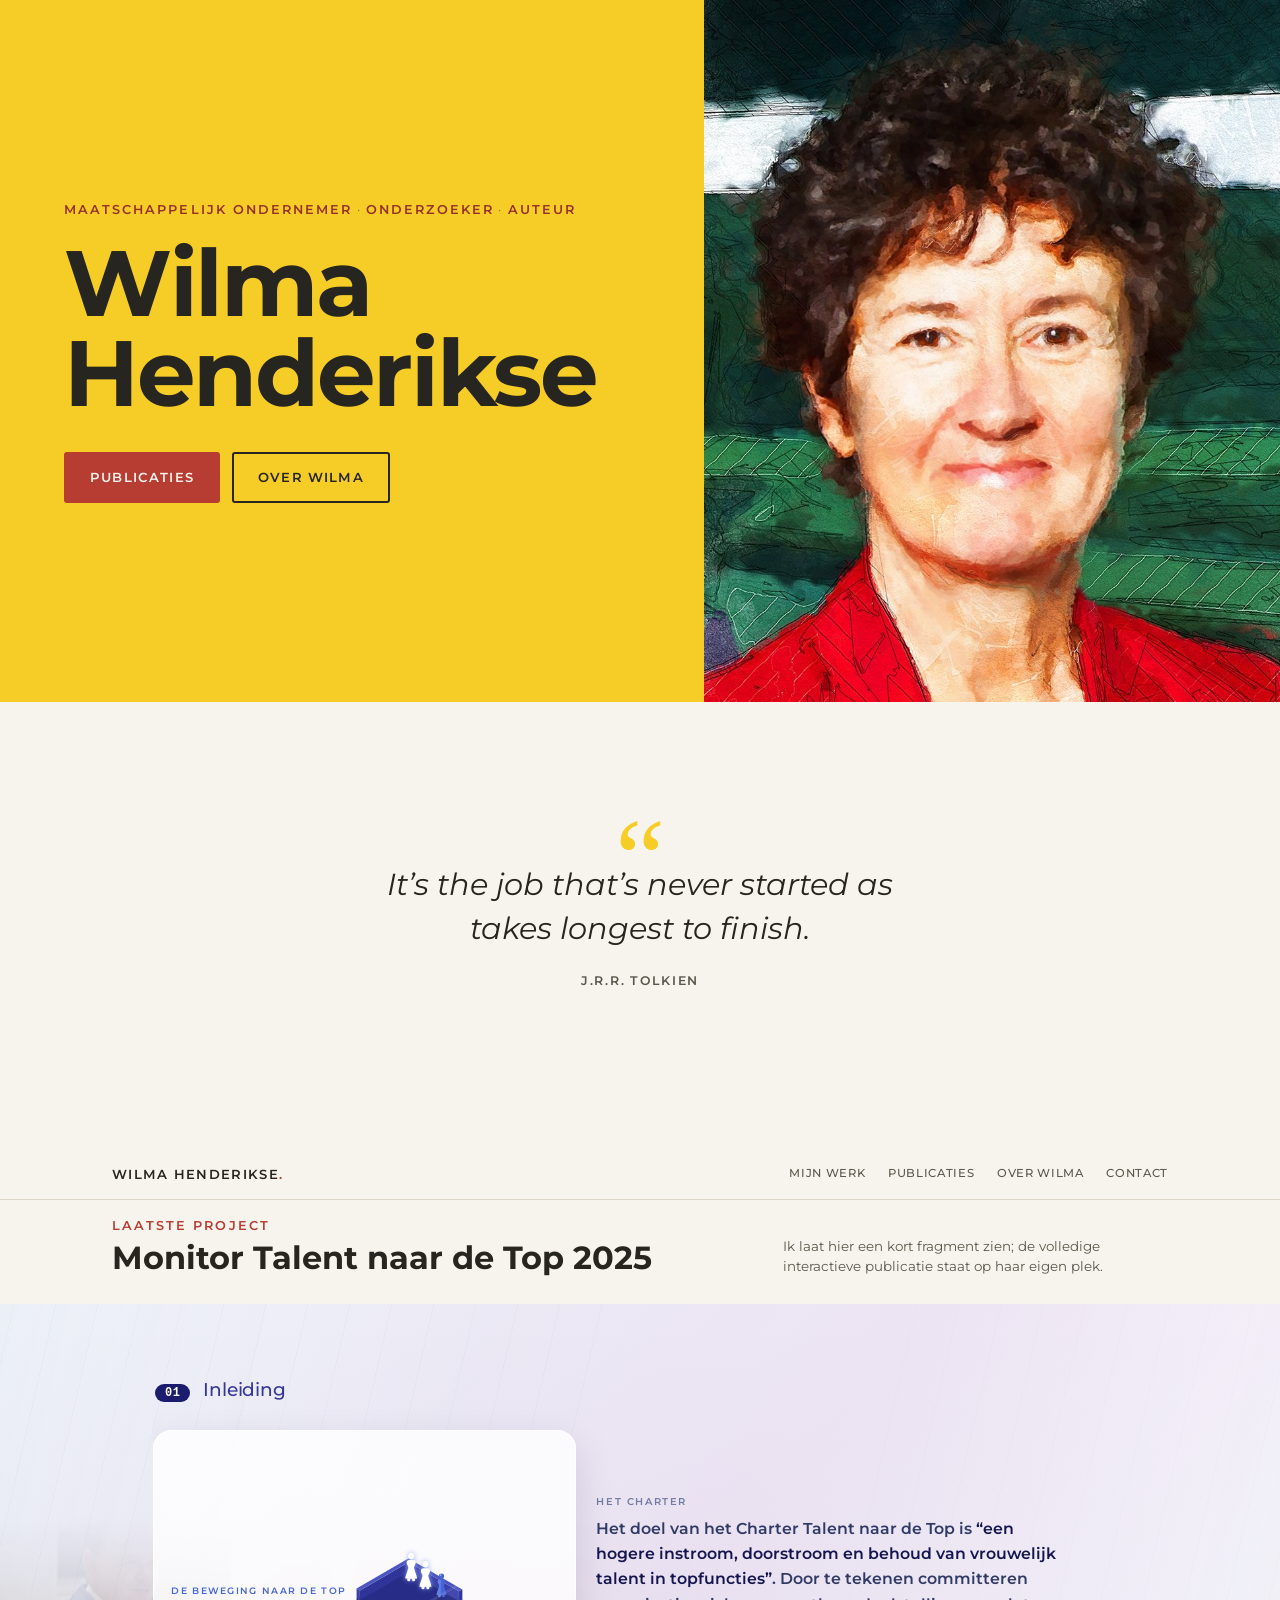
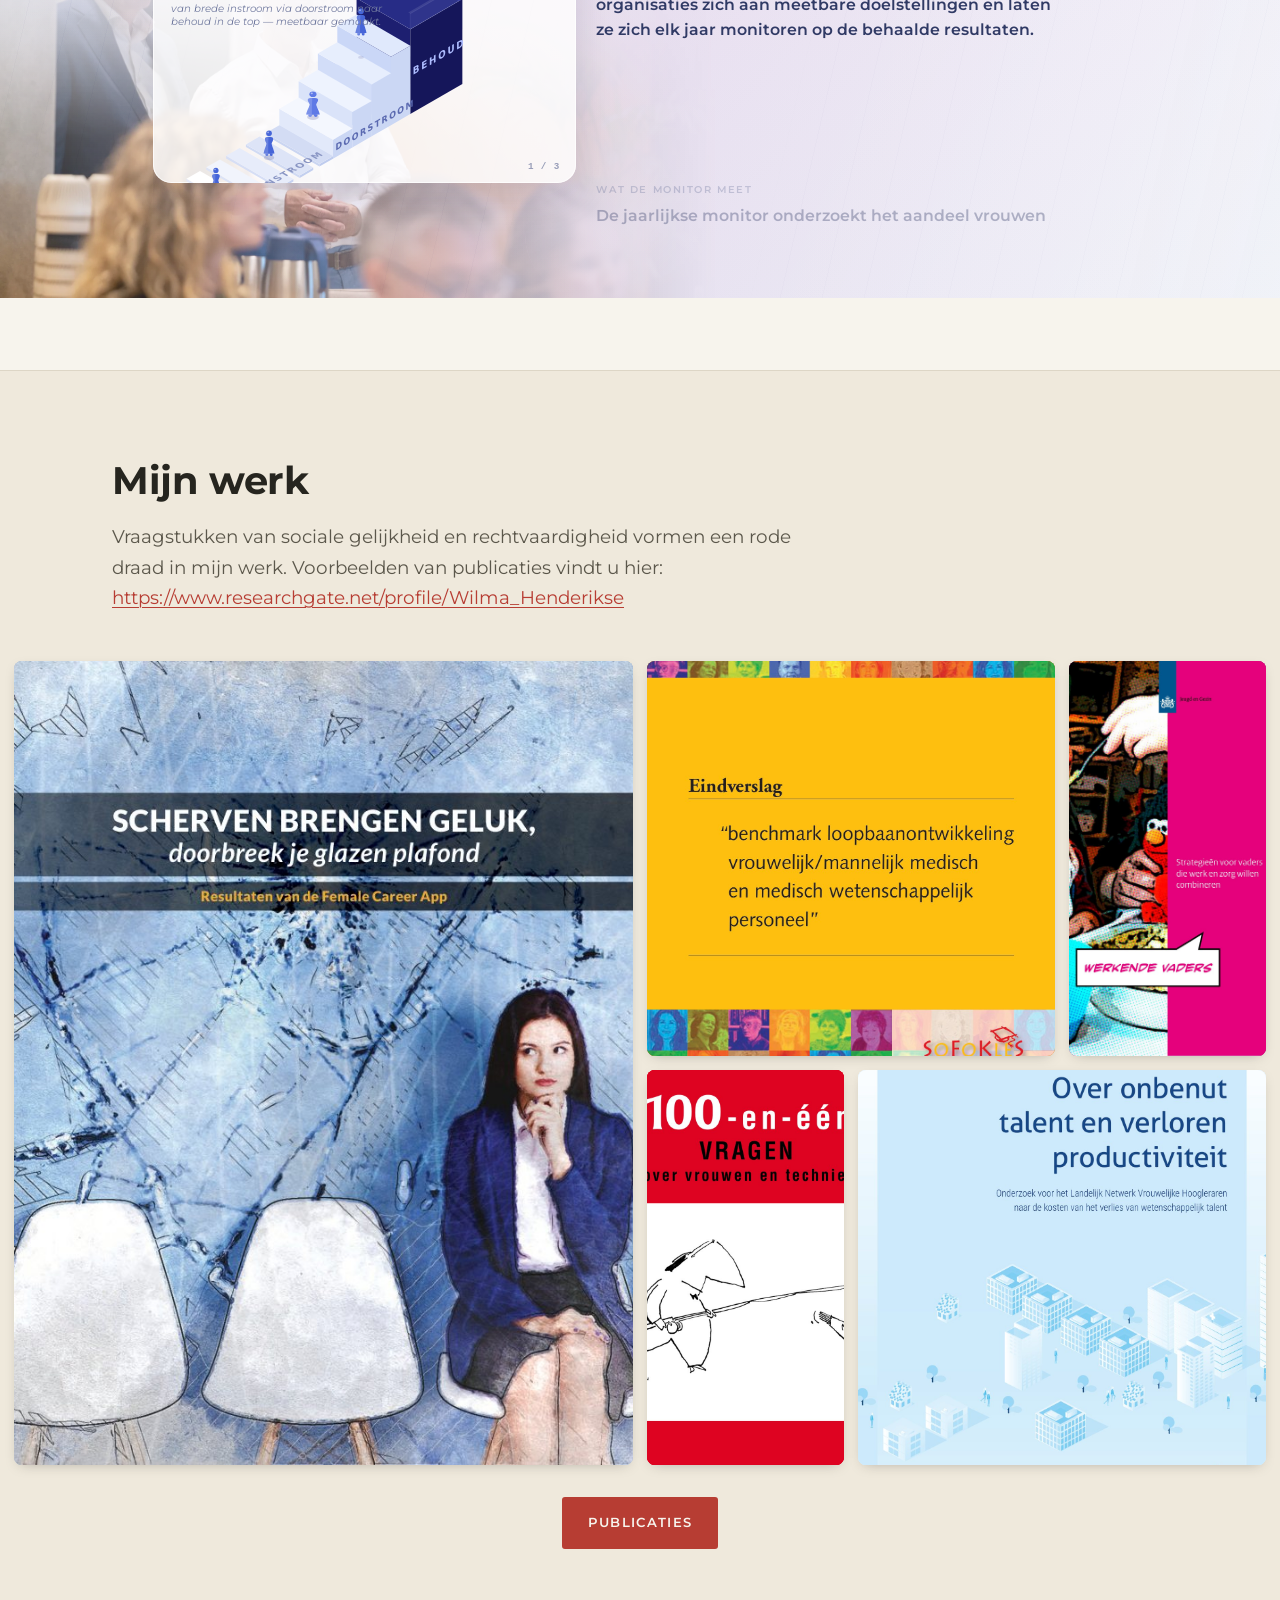
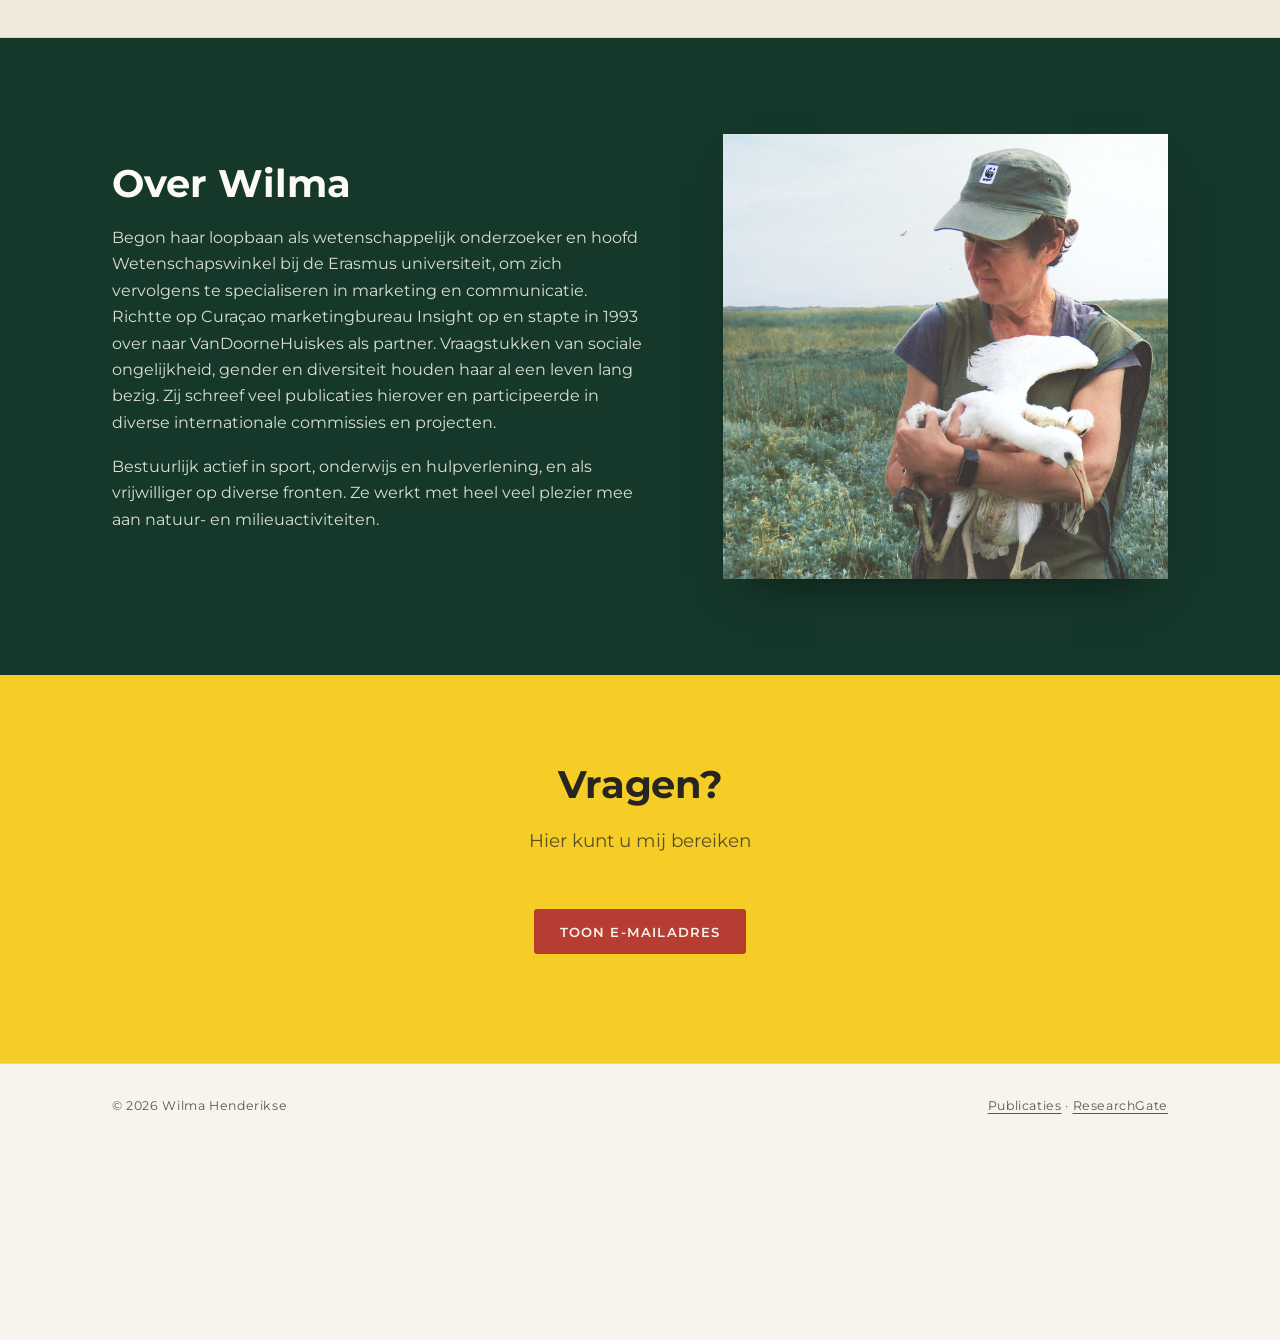
==== commit 19a36e1c: "Back to the original design, with the new features kept The homepage and stylesheet return to the si" ====
--- a/index.html
+++ b/index.html
@@ -7,9 +7,8 @@
   <meta name="description" content="Wilma Henderikse — maatschappelijk ondernemer, onderzoeker, auteur. Vraagstukken van sociale gelijkheid en rechtvaardigheid vormen een rode draad in mijn werk.">
   <link rel="canonical" href="https://wilmahenderikse.nl/">
   <link rel="icon" type="image/svg+xml" href="assets/img/favicon.svg">
-  <meta name="theme-color" content="#e9f1ed">
   <link rel="stylesheet" href="monitor-sample/p02.css?v=c272">
-  <link rel="stylesheet" href="assets/css/style.css?v=tonal-1">
+  <link rel="stylesheet" href="assets/css/style.css?v=c272-2">
   <meta property="og:type" content="website">
   <meta property="og:locale" content="nl_NL">
   <meta property="og:title" content="Wilma Henderikse">
@@ -21,11 +20,10 @@
 
 <header class="site-header">
   <div class="wrap">
-    <a class="wordmark" href="/"><span class="wordmark__mark" aria-hidden="true"></span>Wilma Henderikse</a>
+    <a class="wordmark" href="/">Wilma Henderikse<span class="dot">.</span></a>
     <nav class="site-nav" aria-label="Hoofdmenu">
       <a href="#werk">Mijn werk</a>
       <a href="publicaties/">Publicaties</a>
-      <a href="#laatste-project">Monitor 2025</a>
       <a href="#over">Over Wilma</a>
       <a href="#contact">Contact</a>
     </nav>
@@ -35,11 +33,14 @@
 <main data-site-scrolly>
 
   <section class="hero site-step" data-site-step="start">
-    <div class="wrap hero-grid" data-site-snap data-site-snap-primary>
+    <div class="hero-grid" data-site-snap data-site-snap-primary>
       <div class="hero-text">
-        <p class="kicker hero-roles"><span>maatschappelijk ondernemer</span><span class="sep">·</span><span>onderzoeker</span><span class="sep">·</span><span>auteur</span></p>
-        <h1>Wilma Henderikse</h1>
-        <p class="lede">Vraagstukken van sociale gelijkheid en rechtvaardigheid vormen een rode draad in mijn werk.</p>
+        <p class="kicker">maatschappelijk ondernemer<span class="sep">·</span>onderzoeker<span class="sep">·</span>auteur</p>
+        <h1>Wilma<br>Henderikse</h1>
+        <div class="hero-actions">
+          <a class="btn" href="publicaties/">Publicaties</a>
+          <a class="btn ghost" href="#over">Over Wilma</a>
+        </div>
       </div>
       <figure class="portrait">
         <img src="assets/img/wilma-portret.jpg" alt="Portret van Wilma Henderikse" width="1000" height="1063" fetchpriority="high">
@@ -47,10 +48,19 @@
     </div>
   </section>
 
+  <section class="quote-band site-step" data-site-step="quote">
+    <div class="wrap" data-site-snap data-site-snap-primary>
+      <blockquote>
+        <p>It’s the job that’s never started as takes longest to finish.</p>
+        <cite>J.R.R. Tolkien</cite>
+      </blockquote>
+    </div>
+  </section>
+
   <section class="monitor-panorama site-step" id="laatste-project" aria-label="Laatste project: Monitor Talent naar de Top 2025" data-site-step="laatste-project" data-monitor-panorama>
     <div class="monitor-intro wrap" data-site-snap>
       <div>
-        <p class="kicker">Laatste project</p>
+        <p class="kicker">laatste project</p>
         <h2>Monitor Talent naar de Top 2025</h2>
       </div>
       <p>Ik laat hier een kort fragment zien; de volledige interactieve publicatie staat op haar eigen plek.</p>
@@ -72,12 +82,12 @@
     </div>
   </section>
 
-  <section class="section werk site-step" id="werk" data-site-step="werk">
-    <div class="wrap section__grid" data-site-snap data-site-snap-primary>
-      <p class="section__label">Mijn werk</p>
-      <div class="section__body">
-        <h2 class="section__title">Vraagstukken van sociale gelijkheid en rechtvaardigheid vormen een rode draad in mijn werk.</h2>
-        <p class="intro">Voorbeelden van publicaties vindt u hier: <a href="https://www.researchgate.net/profile/Wilma_Henderikse" rel="noopener">researchgate.net/profile/Wilma_Henderikse</a></p>
+  <section class="section tinted site-step" id="werk" data-site-step="werk">
+    <div class="wrap" data-site-snap data-site-snap-primary>
+      <div class="section-head">
+        <h2>Mijn werk</h2>
+        <p class="intro">Vraagstukken van sociale gelijkheid en rechtvaardigheid vormen een rode draad in mijn werk. Voorbeelden van publicaties vindt u hier:</p>
+        <p class="intro"><a href="https://www.researchgate.net/profile/Wilma_Henderikse" rel="noopener">https://www.researchgate.net/profile/Wilma_Henderikse</a></p>
       </div>
     </div>
 
@@ -128,47 +138,35 @@
     </script>
 
     <div class="wrap">
-      <p class="bento-more"><a class="btn btn--teal" href="publicaties/">Alle publicaties <span aria-hidden="true">→</span></a></p>
+      <p class="bento-more"><a class="btn" href="publicaties/">Publicaties</a></p>
     </div>
   </section>
 
-  <section class="quote-band site-step" data-site-step="quote">
-    <div class="wrap section__grid" data-site-snap data-site-snap-primary>
-      <blockquote class="section__body">
-        <p>It’s the job that’s never started as takes longest to finish.</p>
-        <cite>J.R.R. Tolkien</cite>
-      </blockquote>
-    </div>
-  </section>
-
-  <section class="section about site-step" id="over" data-site-step="over">
-    <div class="wrap section__grid" data-site-snap data-site-snap-primary>
-      <p class="section__label">Over Wilma</p>
-      <div class="section__body about__grid">
-        <figure class="about-photo">
-          <img src="assets/img/lepelaars.jpg" alt="Wilma Henderikse met twee jonge lepelaars" loading="lazy" width="1400" height="1400">
-        </figure>
-        <div class="about__text">
-          <p class="about__lead">Begon haar loopbaan als wetenschappelijk onderzoeker en hoofd Wetenschapswinkel bij de Erasmus universiteit, om zich vervolgens te specialiseren in marketing en communicatie.</p>
-          <p>Richtte op Curaçao marketingbureau Insight op en stapte in 1993 over naar VanDoorneHuiskes als partner. Vraagstukken van sociale ongelijkheid, gender en diversiteit houden haar al een leven lang bezig. Zij schreef veel publicaties hierover en participeerde in diverse internationale commissies en projecten.</p>
-          <p>Bestuurlijk actief in sport, onderwijs en hulpverlening, en als vrijwilliger op diverse fronten. Ze werkt met heel veel plezier mee aan natuur- en milieuactiviteiten.</p>
-        </div>
+  <section class="about site-step" id="over" data-site-step="over">
+    <div class="wrap" data-site-snap data-site-snap-primary>
+      <div>
+        <h2>Over Wilma</h2>
+        <p>Begon haar loopbaan als wetenschappelijk onderzoeker en hoofd Wetenschapswinkel bij de Erasmus universiteit, om zich vervolgens te specialiseren in marketing en communicatie. Richtte op Curaçao marketingbureau Insight op en stapte in 1993 over naar VanDoorneHuiskes als partner. Vraagstukken van sociale ongelijkheid, gender en diversiteit houden haar al een leven lang bezig. Zij schreef veel publicaties hierover en participeerde in diverse internationale commissies en projecten.</p>
+        <p>Bestuurlijk actief in sport, onderwijs en hulpverlening, en als vrijwilliger op diverse fronten. Ze werkt met heel veel plezier mee aan natuur- en milieuactiviteiten.</p>
       </div>
+      <figure class="about-photo">
+        <img src="assets/img/lepelaars.jpg" alt="Wilma Henderikse met twee jonge lepelaars" loading="lazy" width="1400" height="1400">
+      </figure>
     </div>
   </section>
 
   <section class="section contact site-step" id="contact" data-site-step="contact">
-    <div class="wrap section__grid" data-site-snap data-site-snap-primary>
-      <p class="section__label">Contact</p>
-      <div class="section__body">
-        <h2 class="contact__title">Vragen? Hier kunt u mij bereiken.</h2>
-        <p class="email-slot" data-email-slot>
-          <button class="btn btn--teal" type="button">Toon e-mailadres <span aria-hidden="true">→</span></button>
-        </p>
-        <noscript>
-          <p class="note">info&nbsp;[at]&nbsp;wilmahenderikse&nbsp;[dot]&nbsp;nl</p>
-        </noscript>
+    <div class="wrap" data-site-snap data-site-snap-primary>
+      <div class="section-head">
+        <h2>Vragen?</h2>
+        <p class="intro">Hier kunt u mij bereiken</p>
       </div>
+      <p class="email-slot" data-email-slot>
+        <button class="btn" type="button">Toon e-mailadres</button>
+      </p>
+      <noscript>
+        <p class="note">info&nbsp;[at]&nbsp;wilmahenderikse&nbsp;[dot]&nbsp;nl</p>
+      </noscript>
     </div>
   </section>
 
@@ -176,15 +174,15 @@
 
 <footer class="site-footer">
   <div class="wrap">
-    <span class="site-footer__name">© <span id="jaar">2026</span> Wilma Henderikse</span>
-    <span class="site-footer__links"><a href="publicaties/">Publicaties</a> · <a href="#laatste-project">Monitor 2025</a> · <a href="https://www.researchgate.net/profile/Wilma_Henderikse" rel="noopener">ResearchGate</a></span>
+    <span>© <span id="jaar">2026</span> Wilma Henderikse</span>
+    <span><a href="publicaties/">Publicaties</a> · <a href="https://www.researchgate.net/profile/Wilma_Henderikse" rel="noopener">ResearchGate</a></span>
   </div>
 </footer>
 
 <script src="monitor-sample/konva.min.js" defer></script>
 <script src="monitor-sample/cirkelgen-core.js" defer></script>
 <script src="monitor-sample/cirkel.js?v=c272" defer></script>
-<script src="assets/js/site.js?v=tonal-1" defer></script>
+<script src="assets/js/site.js?v=c272-2" defer></script>
 <script src="monitor-sample/p02.js?v=c272" defer></script>
 <script>document.getElementById('jaar').textContent = new Date().getFullYear();</script>
 </body>
--- a/assets/css/style.css
+++ b/assets/css/style.css
@@ -1,93 +1,62 @@
 /* ==========================================================================
    wilmahenderikse.nl — stylesheet
-
-   One sans family (Archivo, variable width + weight, self-hosted), set quietly:
-   moderate sizes, medium weights, hierarchy from scale, colour and space. Colour
-   is everywhere but tonal: the page is a pale teal paper and the sections are
-   layers of two hues — teal from mist to deep, yellow from cream to straw — with
-   small steps between neighbours. Contrast comes from value (two near-black teal
-   bands), scale (large light display type against small bold labels) and depth,
-   not from saturation. An editorial grid with a label column on the left.
-
-   The Monitor stage and its sample keep their own block further down.
+   Palette drawn from the portrait and the marshes: deep green, warm paper,
+   a touch of vermilion. Montserrat for headings, a book serif for reading.
    ========================================================================== */
 
 @font-face {
-  font-family: 'Archivo';
-  font-style: normal;
-  font-weight: 100 900;
-  font-stretch: 62% 125%;
-  font-display: swap;
-  src: url('../fonts/archivo-normal-latin.woff2') format('woff2');
-  unicode-range: U+0000-00FF, U+0131, U+0152-0153, U+02BB-02BC, U+02C6, U+02DA, U+02DC, U+0304, U+0308, U+0329, U+2000-206F, U+20AC, U+2122, U+2191, U+2193, U+2212, U+2215, U+FEFF, U+FFFD;
+  font-family: 'Montserrat';
+  src: url('../fonts/montserrat-400.woff2') format('woff2');
+  font-weight: 400; font-style: normal; font-display: swap;
 }
 @font-face {
-  font-family: 'Archivo';
-  font-style: normal;
-  font-weight: 100 900;
-  font-stretch: 62% 125%;
-  font-display: swap;
-  src: url('../fonts/archivo-normal-latin-ext.woff2') format('woff2');
-  unicode-range: U+0100-02BA, U+02BD-02C5, U+02C7-02CC, U+02CE-02D7, U+02DD-02FF, U+0304, U+0308, U+0329, U+1D00-1DBF, U+1E00-1E9F, U+1EF2-1EFF, U+2020, U+20A0-20AB, U+20AD-20C4, U+2113, U+2C60-2C7F, U+A720-A7FF;
+  font-family: 'Montserrat';
+  src: url('../fonts/montserrat-400italic.woff2') format('woff2');
+  font-weight: 400; font-style: italic; font-display: swap;
 }
 @font-face {
-  font-family: 'Archivo';
-  font-style: italic;
-  font-weight: 100 900;
-  font-stretch: 62% 125%;
-  font-display: swap;
-  src: url('../fonts/archivo-italic-latin.woff2') format('woff2');
-  unicode-range: U+0000-00FF, U+0131, U+0152-0153, U+02BB-02BC, U+02C6, U+02DA, U+02DC, U+0304, U+0308, U+0329, U+2000-206F, U+20AC, U+2122, U+2191, U+2193, U+2212, U+2215, U+FEFF, U+FFFD;
+  font-family: 'Montserrat';
+  src: url('../fonts/montserrat-500.woff2') format('woff2');
+  font-weight: 500; font-style: normal; font-display: swap;
 }
 @font-face {
-  font-family: 'Archivo';
-  font-style: italic;
-  font-weight: 100 900;
-  font-stretch: 62% 125%;
-  font-display: swap;
-  src: url('../fonts/archivo-italic-latin-ext.woff2') format('woff2');
-  unicode-range: U+0100-02BA, U+02BD-02C5, U+02C7-02CC, U+02CE-02D7, U+02DD-02FF, U+0304, U+0308, U+0329, U+1D00-1DBF, U+1E00-1E9F, U+1EF2-1EFF, U+2020, U+20A0-20AB, U+20AD-20C4, U+2113, U+2C60-2C7F, U+A720-A7FF;
+  font-family: 'Montserrat';
+  src: url('../fonts/montserrat-600.woff2') format('woff2');
+  font-weight: 600; font-style: normal; font-display: swap;
+}
+@font-face {
+  font-family: 'Montserrat';
+  src: url('../fonts/montserrat-700.woff2') format('woff2');
+  font-weight: 700; font-style: normal; font-display: swap;
 }
 
 :root {
-  --paper: #e9f1ed;
-  --paper-2: #dde9e4;
-  --paper-deep: #dde9e4;
-  --teal: #08574f;
-  --teal-deep: #0a4842;
-  --teal-night: #062f2b;
-  --teal-mid: #1e6b62;
-  --teal-soft: #c9ddd6;
-  --teal-mist: #d6e5df;
-  --yellow: #fcd21d;
-  --yellow-soft: #f3e3a0;
-  --yellow-cream: #f4ecc9;
-  --gold: #a7850f;
-  --ink: #16332e;
-  --ink-soft: #3f5b55;
-  --muted: #6c847e;
-  --hair: rgba(8, 87, 79, 0.22);
-  --hair-soft: rgba(8, 87, 79, 0.12);
-  --line: rgba(8, 87, 79, 0.22);
-  --red: #a7850f;          /* the old accent name, now the muted gold (site.js reads nothing of it) */
-  --red-dark: #0a4842;
-  --green: #08574f;
-  --green-dark: #0a4842;
-  --green-tint: #d6e5df;
-
-  --font: 'Archivo', 'Helvetica Neue', Arial, sans-serif;
-  --sans: var(--font);
-  --serif: var(--font);
+  --paper: #f7f4ed;
+  --paper-deep: #efe9dc;
+  --ink: #26251f;
+  --ink-soft: #5b574b;
+  --green: #1f4d3a;
+  --green-dark: #16382b;
+  --green-tint: #e5eae2;
+  --line: #ddd6c6;
+  --red: #b73d33;
+  --red-dark: #96322a;
+  --yellow: #f6cd27;
+  --yellow-soft: #f9d95c;
+  --blue: #3f6d9e;
+  --pink: #bd3d76;
+  --orange: #d97b32;
+  --gold: #d9a520;
+  --serif: 'Charter', 'Iowan Old Style', 'Palatino Linotype', 'Book Antiqua', Georgia, 'Times New Roman', serif;
+  --sans: 'Montserrat', 'Segoe UI', system-ui, -apple-system, sans-serif;
   --measure: 62ch;
-  --site-header-h: 3.4rem;
-  --ease: cubic-bezier(0.2, 0.7, 0.2, 1);
+  --site-header-h: 3.15rem;
 }
 
 * { box-sizing: border-box; }
 
 html {
   scroll-behavior: smooth;
-  -webkit-text-size-adjust: 100%;
 }
 
 html.home-scrolly-root,
@@ -99,345 +68,241 @@
   margin: 0;
   background: var(--paper);
   color: var(--ink);
-  font-family: var(--font);
-  font-size: 1.0625rem;
-  line-height: 1.6;
-  font-stretch: 100%;
-  font-variant-numeric: lining-nums;
+  font-family: var(--sans);
+  font-size: 1rem;
+  line-height: 1.65;
   -webkit-font-smoothing: antialiased;
   text-rendering: optimizeLegibility;
-  overflow-x: clip;
 }
 
 img { max-width: 100%; height: auto; display: block; }
-
-a { color: var(--teal); text-decoration-thickness: 1px; text-underline-offset: 3px; overflow-wrap: anywhere; }
-a:hover { color: var(--teal-deep); text-decoration-color: var(--yellow); text-decoration-thickness: 2px; }
-
-:focus-visible {
-  outline: 2px solid var(--teal);
-  outline-offset: 3px;
-}
-
-::selection { background: var(--yellow); color: var(--ink); }
-
-h1, h2, h3, h4 {
-  font-family: var(--font);
-  line-height: 1.1;
-  color: var(--teal-deep);
-  margin: 0 0 .5em;
-  letter-spacing: -.02em;
-}
-
-p { margin: 0 0 1em; }
-
-.wrap {
-  width: 100%;
-  max-width: calc(77.5rem + 2 * clamp(1rem, 3.6vw, 3rem));
-  margin-inline: auto;
-  padding-inline: clamp(1rem, 3.6vw, 3rem);
-}
 
 .visually-hidden {
   position: absolute !important;
-  width: 1px;
-  height: 1px;
+  width: 1px; height: 1px;
   overflow: hidden;
   clip: rect(0 0 0 0);
   white-space: nowrap;
 }
 
-/* --- shared pieces ---------------------------------------------------------- */
-
-.kicker {
-  font-family: var(--font);
-  font-size: .875rem;
-  font-weight: 600;
-  letter-spacing: 0;
-  text-transform: none;
-  color: var(--gold);
-  margin: 0 0 1rem;
-}
-.kicker .sep { color: var(--muted); font-weight: 400; padding-inline: .5em; }
-
-.btn {
-  display: inline-flex;
-  align-items: center;
-  gap: 12px;
-  min-height: 48px;
-  padding: 0 20px;
-  border: 1px solid var(--hair);
-  border-radius: 0;
-  background: rgba(255, 255, 255, .4);
-  font: 600 .9375rem/1.2 var(--font);
-  color: var(--teal);
-  text-decoration: none;
-  cursor: pointer;
-  transition: background-color .2s, color .2s, border-color .2s;
-}
-.btn span { transition: transform .25s var(--ease); }
-.btn:hover { border-color: var(--teal); color: var(--teal); }
-.btn:hover span { transform: translateX(3px); }
-.btn--teal {
-  background: var(--teal);
-  border-color: var(--teal);
-  color: #fff;
-}
-.btn--teal span { color: var(--yellow); }
-.btn--teal:hover { background: var(--teal-deep); border-color: var(--teal-deep); color: #fff; }
-.btn.ghost { background: transparent; }
-
-/* the yellow mark: a short bar above a title */
-.section__title::before,
-.page-title::before,
-.contact__title::before,
-.monitor-intro h2::before {
-  content: '';
-  display: block;
-  width: 28px;
-  height: 3px;
-  margin-bottom: 22px;
-  background: var(--yellow);
-}
-
-/* editorial section grid: label column left, body right */
-.section {
-  padding-block: clamp(5rem, 10vw, 9.5rem);
-  border-top: 1px solid var(--hair-soft);
-}
-.section__grid {
-  display: grid;
-  grid-template-columns: repeat(12, minmax(0, 1fr));
-  gap: 1.5rem;
-}
-.section__label {
-  grid-column: 1 / 3;
-  font-size: .875rem;
-  font-weight: 600;
-  color: var(--gold);
-  margin: 0;
-  padding-top: 4px;
-}
-.section__body {
-  grid-column: 3 / 13;
-  min-width: 0;
-}
-.section__title {
-  max-width: 20em;
-  margin: 0 0 clamp(2.5rem, 5vw, 4rem);
-  font-size: clamp(2rem, 3.8vw, 3.375rem);
-  font-weight: 400;
-  line-height: 1.1;
-  letter-spacing: -.024em;
-  color: var(--teal-deep);
-  text-wrap: balance;
-}
-.section .intro {
-  max-width: 36em;
-  font-size: 1.0625rem;
-  color: var(--ink-soft);
-  margin: 0;
-}
-
-@media (max-width: 760px) {
-  .section__label,
-  .section__body { grid-column: 1 / -1; }
-  .section__label { padding-top: 0; margin-bottom: -4px; }
+a { color: var(--red); text-decoration-thickness: 1px; text-underline-offset: 3px; overflow-wrap: anywhere; }
+a:hover { color: var(--red-dark); }
+
+:focus-visible {
+  outline: 3px solid var(--red);
+  outline-offset: 3px;
+  border-radius: 2px;
+}
+
+::selection { background: var(--green); color: var(--paper); }
+
+h1, h2, h3, h4 {
+  font-family: var(--sans);
+  line-height: 1.15;
+  color: var(--ink);
+  margin: 0 0 .5em;
+}
+
+.wrap {
+  max-width: 71rem;
+  margin-inline: auto;
+  padding-inline: clamp(1.25rem, 4vw, 2.5rem);
 }
 
 /* --- header ------------------------------------------------------------- */
 
 .site-header {
+  border-bottom: 1px solid var(--line);
+  background: color-mix(in srgb, var(--paper) 92%, transparent);
+  backdrop-filter: blur(6px);
   position: sticky;
   top: 0;
-  z-index: 50;
-  background: var(--paper);
-  transition: box-shadow .2s;
-}
+  z-index: 10;
+}
+
 .site-header .wrap {
   display: flex;
   flex-wrap: wrap;
   align-items: center;
   justify-content: space-between;
   gap: .5rem 1.5rem;
-  min-height: var(--site-header-h);
+  padding-block: .9rem;
 }
 
 .wordmark {
-  display: inline-flex;
-  align-items: center;
-  gap: 10px;
-  font-family: var(--font);
-  font-size: 1.0625rem;
-  font-weight: 620;
-  letter-spacing: -.01em;
-  text-transform: none;
+  font-family: var(--sans);
+  font-weight: 600;
+  font-size: 1rem;
+  letter-spacing: .12em;
+  text-transform: uppercase;
   text-decoration: none;
   color: var(--ink);
   white-space: nowrap;
 }
-.wordmark:hover { color: var(--teal-deep); }
-.wordmark__mark {
-  width: 10px;
-  height: 10px;
-  background: var(--yellow);
-}
+.wordmark:hover { color: var(--green); }
+.wordmark .dot { color: var(--red); }
 
 .site-nav {
   display: flex;
   flex-wrap: wrap;
-  gap: .25rem .25rem;
-  font-family: var(--font);
-  font-size: .9375rem;
+  gap: .25rem 1.4rem;
+  font-family: var(--sans);
+  font-size: .82rem;
   font-weight: 500;
-  letter-spacing: 0;
-  text-transform: none;
+  letter-spacing: .07em;
+  text-transform: uppercase;
 }
 .site-nav a {
   color: var(--ink-soft);
   text-decoration: none;
-  padding: .5rem .75rem;
-  border-bottom: 0;
-  background: linear-gradient(var(--yellow), var(--yellow)) .75rem 100% / 0 2px no-repeat;
-  transition: color .2s, background-size .3s var(--ease);
-}
-.site-nav a:hover,
-.site-nav a[aria-current="page"],
-.site-nav a.is-site-active {
-  color: var(--ink);
-  background-size: calc(100% - 1.5rem) 2px;
-}
+  padding-block: .35rem;
+  border-bottom: 2px solid transparent;
+}
+.site-nav a:hover { color: var(--ink); border-bottom-color: var(--red); }
+.site-nav a[aria-current="page"] { color: var(--ink); border-bottom-color: var(--green); }
 
 body.home-scrolly .site-header {
   position: fixed;
   inset: 0 0 auto;
-  background: rgba(233, 241, 237, .94);
-  -webkit-backdrop-filter: blur(10px);
-  backdrop-filter: blur(10px);
-  box-shadow: 0 1px 0 var(--hair-soft);
-}
-
-/* --- hero: the name, the portrait on a straw-yellow layer --------------------- */
+  background: color-mix(in srgb, var(--paper) 82%, transparent);
+}
+
+body.home-scrolly .site-header .wrap {
+  padding-block: .52rem;
+}
+
+body.home-scrolly .wordmark {
+  font-size: .82rem;
+  letter-spacing: .1em;
+}
+
+body.home-scrolly .site-nav {
+  font-size: .72rem;
+  letter-spacing: .06em;
+}
+
+/* --- hero: big yellow, portrait bleeding off the edge ---------------------- */
 
 .hero {
   position: relative;
-  background: linear-gradient(180deg, var(--paper) 0%, var(--teal-mist) 100%);
+  background: var(--yellow);
   overflow: hidden;
 }
 
 .hero-grid {
   position: relative;
   display: grid;
-  grid-template-columns: repeat(12, minmax(0, 1fr));
-  gap: 1.5rem;
+  grid-template-columns: minmax(0, 11fr) minmax(0, 9fr);
   align-items: center;
-  padding-block: calc(var(--site-header-h) + clamp(2rem, 5vw, 5rem)) clamp(4rem, 8vw, 7rem);
+  max-width: 90rem;
+  margin-inline: auto;
 }
 body.home-scrolly .hero-grid {
-  min-height: clamp(32rem, 86svh, 52rem);
+  min-height: clamp(32rem, 78svh, 48rem);
 }
 
 .hero-text {
-  grid-column: 1 / 8;
+  padding: clamp(3rem, 7vw, 6rem) clamp(1.25rem, 5vw, 5rem);
   position: relative;
   z-index: 1;
 }
 
-.hero .kicker { margin-bottom: 1.25rem; }
+.kicker {
+  font-family: var(--sans);
+  font-size: .8rem;
+  font-weight: 600;
+  letter-spacing: .16em;
+  text-transform: uppercase;
+  color: var(--red);
+  margin: 0 0 1.1rem;
+}
+.kicker .sep { color: var(--ink-soft); font-weight: 400; padding-inline: .35em; }
+.hero .kicker { color: var(--red-dark); }
+.hero .kicker .sep { color: rgba(38, 37, 31, .55); }
 
 .hero h1 {
-  font-size: clamp(3rem, 8.6vw, 7.75rem);
-  font-stretch: 94%;
-  font-weight: 380;
-  line-height: .96;
-  letter-spacing: -.034em;
-  margin: 0 0 1.5rem;
-  color: var(--teal-deep);
+  font-size: clamp(3rem, 8vw, 5.8rem);
+  font-weight: 700;
+  line-height: .98;
+  letter-spacing: -.025em;
+  margin-bottom: .35em;
 }
 
 .hero .lede {
-  max-width: 30ch;
-  font-size: clamp(1.125rem, 1.5vw, 1.3125rem);
-  line-height: 1.5;
-  color: var(--ink-soft);
-  margin: 0;
-  text-wrap: pretty;
-}
-
-/* the portrait sits on a soft yellow panel a little larger than the photo — a layer, not a frame */
+  max-width: 32ch;
+  font-size: clamp(1.15rem, 2vw, 1.35rem);
+  color: rgba(38, 37, 31, .82);
+  margin: 0 0 2.2rem;
+}
+
+.hero-actions { display: flex; flex-wrap: wrap; gap: .75rem; }
+
 .portrait {
-  grid-column: 9 / 13;
-  position: relative;
-  isolation: isolate;
-  margin: 0;
-  padding: 20px 0 0 20px;
-  min-height: 0;
-  align-self: center;
-}
-.portrait::before {
-  content: '';
-  position: absolute;
-  z-index: -1;
-  inset: 0 20px 20px 0;
-  background: var(--yellow-soft);
+  margin: 0;
+  align-self: stretch;
+  min-height: 24rem;
 }
 .portrait img {
   width: 100%;
-  height: auto;
-  aspect-ratio: 4 / 5;
+  height: 100%;
   object-fit: cover;
-  object-position: 50% 28%;
-}
-
-/* --- werk: her sentence as the title, then the bento ------------------------- */
-
-.werk .bento {
-  margin-top: clamp(2.5rem, 5vw, 4rem);
-}
-
-/* --- quote band: the dark anchor ---------------------------------------------- */
+  object-position: top;
+  display: block;
+}
+
+/* --- quote band ------------------------------------------------------------ */
 
 .quote-band {
-  background: var(--teal-night);
-  color: #e6f0ec;
-  padding-block: clamp(5.5rem, 11vw, 10rem);
-  text-align: left;
+  padding-block: clamp(3rem, 7vw, 5rem);
+  text-align: center;
 }
 body.home-scrolly .quote-band {
-  padding-block: clamp(5.5rem, 14svh, 10rem);
+  padding-block: clamp(4rem, 14svh, 8rem);
 }
 .quote-band blockquote {
   position: relative;
-  max-width: none;
-  margin: 0;
-  padding: 0;
-  grid-column: 3 / 11;
-}
-.quote-band blockquote::before { content: none; }
+  max-width: 46ch;
+  margin: 0 auto;
+  padding-top: 2.2rem;
+}
+.quote-band blockquote::before {
+  content: '“';
+  position: absolute;
+  top: -1.6rem; left: 50%;
+  transform: translateX(-50%);
+  font-family: var(--serif);
+  font-size: 7rem;
+  line-height: 1;
+  color: var(--yellow);
+}
 .quote-band p {
+  font-style: italic;
+  font-size: clamp(1.35rem, 3vw, 1.9rem);
+  line-height: 1.45;
+  color: var(--ink);
+  margin: 0 0 1rem;
+}
+.quote-band cite {
+  font-family: var(--sans);
   font-style: normal;
-  font-size: clamp(1.875rem, 3.8vw, 3.5rem);
-  font-weight: 300;
-  line-height: 1.15;
-  letter-spacing: -.024em;
-  color: #e6f0ec;
-  margin: 0 0 1.5rem;
-  text-wrap: balance;
-}
-.quote-band p::before {
-  content: '“';
-  color: var(--yellow);
+  font-size: .78rem;
   font-weight: 600;
-  margin-right: .1em;
-}
-.quote-band cite {
-  font-family: var(--font);
-  font-style: normal;
-  font-size: .875rem;
-  font-weight: 600;
-  letter-spacing: 0;
-  text-transform: none;
-  color: var(--yellow-soft);
+  letter-spacing: .14em;
+  text-transform: uppercase;
+  color: var(--ink-soft);
+}
+
+body.home-scrolly {
+  --site-header-h: 3.15rem;
+}
+
+body.home-scrolly .site-step {
+  min-height: 0;
+  scroll-margin-top: 0;
+}
+
+body.home-scrolly [data-site-snap] {
+  scroll-margin-block: 12svh;
 }
 
 /* --- living Monitor sample ------------------------------------------------ */
@@ -456,7 +321,7 @@
   position: relative;
   display: block;
   padding-block: calc(var(--site-header-h) + clamp(1.25rem, 5svh, 3rem)) clamp(3rem, 8svh, 5rem);
-  background: linear-gradient(180deg, var(--teal-mist) 0%, var(--teal-soft) 100%);
+  background: var(--paper);
   color: var(--ink);
   overflow: clip;
   border-block: 0;
@@ -473,15 +338,14 @@
   pointer-events: auto;
 }
 .monitor-intro .kicker {
-  color: var(--gold);
+  color: var(--red);
   margin-bottom: .24rem;
 }
 .monitor-intro h2 {
-  color: var(--teal-deep);
-  font-size: clamp(1.75rem, 2.8vw, 2.5rem);
-  font-weight: 400;
+  color: var(--ink);
+  font-size: clamp(1.4rem, 2.5vw, 2.1rem);
   max-width: none;
-  letter-spacing: -.022em;
+  letter-spacing: 0;
   margin: 0;
 }
 .monitor-intro p:not(.kicker) {
@@ -795,8 +659,8 @@
   --cream: #f7f4ed;
   --line: rgba(28, 28, 110, .12);
   --p3: #8caef4;
-  --monitor-body: 'Archivo', 'Inter', system-ui, -apple-system, sans-serif;
-  --monitor-display: 'Archivo', 'Inter', system-ui, -apple-system, sans-serif;
+  --monitor-body: 'Montserrat', 'Segoe UI', system-ui, -apple-system, sans-serif;
+  --monitor-display: 'Montserrat', 'Segoe UI', system-ui, -apple-system, sans-serif;
   --sans: var(--monitor-body);
   --display: var(--monitor-display);
   --ease: cubic-bezier(.2, .8, .2, 1);
@@ -1428,22 +1292,23 @@
 .prose p { margin: 0 0 1.1em; }
 .prose p:last-child { margin-bottom: 0; }
 
+/* --- themes -------------------------------------------------------------- */
 
 /* --- full-width bento with carousel cards ---------------------------------
    Each card holds two stacked layers. The incoming slide is staged on the
    bottom layer at full opacity; the top layer then fades out over it, so
-   the background never shines through mid-transition. (site.js drives it.) */
+   the background never shines through mid-transition. */
 
 .bento {
   display: grid;
   grid-template-columns: repeat(6, 1fr);
   grid-template-rows: repeat(2, minmax(0, 1fr));
-  gap: .75rem;
-  padding-inline: clamp(1rem, 3.6vw, 3rem);
-  height: max(34rem, calc(100vh - 8rem));
+  gap: .9rem;
+  padding-inline: .9rem;
+  height: max(38rem, calc(100vh - 6rem));
 }
 body.home-scrolly .bento {
-  height: max(34rem, calc(100vh - 8rem));
+  height: max(38rem, calc(100vh - 6rem));
   min-height: 0;
 }
 .bento-card:nth-child(1) { grid-column: 1 / 4; grid-row: 1 / 3; }
@@ -1456,13 +1321,12 @@
   position: relative;
   display: block;
   overflow: hidden;
-  border-radius: 0;
-  outline: 1px solid rgba(8, 87, 79, .18);
-  outline-offset: -1px;
-  transition: outline-color .2s ease;
+  border-radius: 8px;
+  box-shadow: 0 4px 14px -6px rgba(38, 37, 31, .35);
+  transition: box-shadow .2s ease;
 }
 .bento-card:hover, .bento-card:focus-visible {
-  outline-color: var(--teal);
+  box-shadow: 0 22px 40px -18px rgba(38, 37, 31, .55);
 }
 
 .bento-card .layer {
@@ -1488,19 +1352,19 @@
   position: absolute;
   inset: auto 0 0 0;
   z-index: 3;
-  padding: 2.2rem 1rem .9rem;
-  font-family: var(--font);
-  font-size: .875rem;
+  padding: 2.2rem 1.1rem .9rem;
+  font-family: var(--sans);
+  font-size: .82rem;
   font-weight: 600;
   line-height: 1.35;
   color: #fff;
-  background: linear-gradient(to top, rgba(6, 47, 43, .88), rgba(6, 47, 43, 0));
+  background: linear-gradient(to top, rgba(22, 40, 32, .85), rgba(22, 40, 32, 0));
   opacity: 0;
   transition: opacity .18s ease;
 }
 .bento-card:hover .card-title, .bento-card:focus-visible .card-title { opacity: 1; }
 
-.bento-more { margin: 2rem 0 0; }
+.bento-more { margin: 2rem 0 0; text-align: center; }
 
 @media (max-width: 56rem) {
   .bento {
@@ -1526,347 +1390,304 @@
   .bento-card .layer.top { transition: none; }
 }
 
-/* --- about: a deeper teal layer, photo left, a large lead right ------------------ */
+/* --- about band ------------------------------------------------------------ */
 
 .about {
-  background: var(--paper-2);
-  border-top: 0;
+  background: var(--green-dark);
+  color: #ecefe6;
+  padding-block: clamp(3.5rem, 8vw, 6rem);
 }
 body.home-scrolly .about {
   display: block;
 }
-.about__grid {
+.about .wrap {
   display: grid;
-  grid-template-columns: repeat(10, minmax(0, 1fr));
-  gap: 1.5rem;
-  align-items: start;
-}
+  grid-template-columns: minmax(0, 6fr) minmax(0, 5fr);
+  gap: clamp(2rem, 6vw, 5rem);
+  align-items: center;
+}
+.about .kicker { color: #d8a49e; }
+.about h2 { color: #fdfbf5; font-size: clamp(1.7rem, 3.4vw, 2.4rem); }
+.about p { color: #d9dfd2; margin: 0 0 1.1em; }
+.about a { color: #f2c9c2; }
+.about a:hover { color: #fff; }
+
 .about-photo {
-  grid-column: 1 / 5;
-  margin: 0;
-  padding: 0;
-  background: none;
-  border-radius: 0;
-  transform: none;
-  box-shadow: none;
-}
-.about-photo img {
-  width: 100%;
-  aspect-ratio: 1;
-  object-fit: cover;
-}
-.about__text {
-  grid-column: 6 / 11;
+  margin: 0;
+  position: relative;
+  box-shadow: 0 24px 48px -24px rgba(0, 0, 0, .55);
+}
+.about-photo img { display: block; }
+.about-photo figcaption {
+  font-family: var(--sans);
+  font-size: .72rem;
+  font-weight: 600;
+  letter-spacing: .09em;
+  text-transform: uppercase;
   color: var(--ink-soft);
-  max-width: 36em;
-}
-.about__lead {
-  font-size: clamp(1.1875rem, 1.6vw, 1.4375rem);
-  line-height: 1.4;
-  color: var(--teal-deep);
-  margin: 0 0 1.2em;
-}
-.about__text p:last-child { margin-bottom: 0; }
-
-/* --- contact: cream to straw ------------------------------------------------------ */
+  padding: .8rem .2rem;
+  text-align: center;
+}
+
+/* --- contact: yellow band, like the original -------------------------------- */
 
 .contact {
-  background: linear-gradient(180deg, var(--yellow-cream) 0%, var(--yellow-soft) 100%);
-  border-top: 0;
-  text-align: left;
+  text-align: center;
+  background: var(--yellow);
   position: relative;
   overflow: hidden;
 }
 body.home-scrolly .contact {
   display: block;
 }
-.contact__title {
-  font-size: clamp(1.375rem, 2.2vw, 1.875rem);
-  font-weight: 400;
-  letter-spacing: -.015em;
-  color: var(--teal-deep);
-  margin: 0 0 1.75rem;
-}
-.contact__title::before { background: var(--teal); }
-.contact .email-slot { min-height: 3.4rem; margin: 0; }
+.contact .wrap { position: relative; }
+.contact .section-head { margin-inline: auto; }
+.contact .kicker { color: var(--red-dark); }
+.contact .section-head .intro { color: rgba(38, 37, 31, .75); }
+.contact .email-slot { min-height: 3.4rem; display: grid; place-items: center; }
 .contact .email-slot a {
-  display: inline-block;
-  font-family: var(--font);
-  font-size: clamp(1.625rem, 4.8vw, 4.5rem);
-  font-weight: 600;
-  line-height: 1.05;
-  letter-spacing: -.03em;
-  color: var(--teal-deep);
-  text-decoration: none;
-  overflow-wrap: anywhere;
-  border-bottom: 2px solid var(--teal);
-  transition: border-color .2s;
-}
-.contact .email-slot a:hover { border-color: var(--yellow); color: var(--teal-deep); }
+  font-family: var(--sans);
+  font-size: clamp(1.15rem, 3vw, 1.6rem);
+  font-weight: 700;
+  color: var(--ink);
+  text-decoration-color: rgba(38, 37, 31, .4);
+}
+.contact .email-slot a:hover { color: var(--red-dark); }
 .contact .note {
   font-size: .95rem;
+  color: rgba(38, 37, 31, .68);
+  max-width: 46ch;
+  margin: 1.25rem auto 0;
+}
+
+/* --- footer ------------------------------------------------------------------ */
+
+.site-footer {
+  border-top: 1px solid var(--line);
+  padding-block: 2rem;
+  font-family: var(--sans);
+  font-size: .78rem;
+  letter-spacing: .05em;
   color: var(--ink-soft);
-  max-width: 46ch;
-  margin: 1.25rem 0 0;
-}
-
-/* --- footer: the second night-teal moment -------------------------------------- */
-
-.site-footer {
-  background: var(--teal-night);
-  color: #b8cfc9;
-  border-top: 0;
-  padding-block: 1.75rem 2rem;
-  font-family: var(--font);
-  font-size: .875rem;
-  letter-spacing: 0;
 }
 body.home-scrolly .site-footer {
   scroll-margin-top: 10svh;
-  padding-block: 1.75rem clamp(10rem, 30svh, 14rem);
+  padding-block: 2rem clamp(10rem, 30svh, 14rem);
 }
 .site-footer .wrap {
   display: flex;
   flex-wrap: wrap;
   gap: .5rem 2rem;
   justify-content: space-between;
+}
+.site-footer a { color: var(--ink-soft); }
+.site-footer a:hover { color: var(--ink); }
+
+/* --- publications page --------------------------------------------------------- */
+
+.page-head {
+  padding-block: clamp(2.5rem, 6vw, 4.5rem) clamp(1.5rem, 3vw, 2.5rem);
+}
+.page-head h1 {
+  font-size: clamp(2.2rem, 5vw, 3.4rem);
+  font-weight: 700;
+  letter-spacing: -.015em;
+}
+.page-head .intro {
+  max-width: var(--measure);
+  font-size: 1.15rem;
+  color: var(--ink-soft);
+  margin: 0;
+}
+
+.pub-toolbar {
+  position: sticky;
+  top: 3.6rem;
+  z-index: 5;
+  background: color-mix(in srgb, var(--paper) 94%, transparent);
+  backdrop-filter: blur(6px);
+  padding-block: .9rem;
+  border-block: 1px solid var(--line);
+  margin-bottom: clamp(1.5rem, 4vw, 2.5rem);
+}
+.pub-toolbar .wrap {
+  display: flex;
+  flex-wrap: wrap;
+  gap: .75rem 1.25rem;
   align-items: center;
 }
-.site-footer__name { color: #fff; font-weight: 620; }
-.site-footer a { color: #b8cfc9; text-decoration: none; }
-.site-footer a:hover { color: var(--yellow); }
-
-/* --- covers and publication cards ------------------------------------------------ */
+.pub-toolbar input[type="search"] {
+  flex: 1 1 16rem;
+  max-width: 26rem;
+  font-family: var(--sans);
+  font-size: .95rem;
+  color: var(--ink);
+  background: #fff;
+  border: 1px solid var(--line);
+  border-radius: 4px;
+  padding: .65rem .9rem;
+}
+.pub-toolbar input[type="search"]::placeholder { color: #a39d8d; }
+.pub-toolbar .result-count {
+  font-family: var(--sans);
+  font-size: .78rem;
+  letter-spacing: .08em;
+  text-transform: uppercase;
+  color: var(--ink-soft);
+}
+
+.pub-section { padding-block: 0 clamp(2.25rem, 5vw, 3.5rem); }
+
+.pub-list {
+  list-style: none;
+  margin: 0;
+  padding: 0;
+}
+.grid {
+  display: grid;
+  grid-template-columns: repeat(auto-fill, minmax(12.5rem, 1fr));
+  gap: 3rem 1.5rem;
+}
+
+.search {
+  position: relative;
+  flex: 1 1 16rem;
+  max-width: 26rem;
+}
+.search svg {
+  position: absolute;
+  left: .85rem;
+  top: 50%;
+  width: 1.05rem;
+  height: 1.05rem;
+  margin-top: -.525rem;
+  fill: none;
+  stroke: var(--ink-soft);
+  stroke-width: 2;
+  pointer-events: none;
+}
+.pub-toolbar .search input[type="search"] {
+  width: 100%;
+  max-width: none;
+  padding-left: 2.4rem;
+}
+
+.chips { display: flex; flex-wrap: wrap; gap: .4rem; }
+.chip {
+  font-family: var(--sans);
+  font-size: .78rem;
+  font-weight: 600;
+  letter-spacing: .04em;
+  color: var(--ink-soft);
+  background: #fff;
+  border: 1px solid var(--line);
+  border-radius: 999px;
+  padding: .45rem .85rem;
+  cursor: pointer;
+  transition: background-color .15s ease, color .15s ease, border-color .15s ease;
+}
+.chip:hover { border-color: var(--green); color: var(--green); }
+.chip.is-active { background: var(--green); border-color: var(--green); color: var(--paper); }
+
+.pub { margin: 0; padding: 0; border: 0; }
+.pub__link { display: block; color: var(--ink); text-decoration: none; }
+.pub__link:hover .cover, .pub__link:focus-visible .cover { transform: translateY(-4px); box-shadow: 0 22px 40px -18px rgba(38, 37, 31, .55); }
+.pub__link:hover .pub__title { color: var(--red-dark); }
+.pub__body { display: block; padding-top: .8rem; }
+.pub__kicker {
+  display: flex;
+  gap: .4rem;
+  font-family: var(--sans);
+  font-size: .72rem;
+  font-weight: 600;
+  letter-spacing: .08em;
+  text-transform: uppercase;
+  color: var(--ink-soft);
+  margin-bottom: .3rem;
+}
+.pub__kicker span:first-child { color: var(--green); }
+.pub__title {
+  display: block;
+  font-family: var(--sans);
+  font-size: .98rem;
+  font-weight: 600;
+  line-height: 1.3;
+  color: var(--ink);
+  transition: color .15s ease;
+}
+.pub__authors { display: block; margin-top: .45rem; font-size: .84rem; line-height: 1.4; color: var(--ink-soft); }
+.pub__facts { display: flex; align-items: center; gap: .5rem; margin-top: .7rem; font-size: .78rem; font-weight: 500; color: var(--ink-soft); }
+.pub__download {
+  display: inline-grid;
+  place-items: center;
+  width: 1.3rem;
+  height: 1.3rem;
+  border-radius: 50%;
+  background: var(--yellow);
+  color: var(--ink);
+  font-size: .75rem;
+}
 
 .cover {
   position: relative;
   display: block;
   aspect-ratio: 3 / 4;
   overflow: hidden;
-  background: var(--teal-mist);
-  outline: 1px solid rgba(8, 87, 79, 0.18);
-  outline-offset: -1px;
-  transition: transform .35s var(--ease);
-}
-.cover img {
-  width: 100%;
-  height: 100%;
-  object-fit: cover;
-  object-position: top center;
-}
-/* drawn cover for PDFs without a real one: a soft tint, a modest title, the year */
+  border-radius: 4px;
+  background: var(--paper-deep);
+  box-shadow: 0 4px 14px -6px rgba(38, 37, 31, .35);
+  transition: transform .3s ease, box-shadow .3s ease;
+}
+.cover img { width: 100%; height: 100%; object-fit: cover; object-position: top center; }
+/* drawn cover for PDFs without a real one */
 .cover--set {
   container-type: inline-size;
   display: flex;
   flex-direction: column;
   padding: 10%;
-  background: var(--teal-soft);
-  color: var(--teal-deep);
-}
-.cover--set::before {
-  content: '';
-  width: 14%;
-  height: 3px;
-  margin-bottom: 10%;
-  background: var(--yellow);
-}
-.cover__type { font-size: .6875rem; font-weight: 600; opacity: .8; }
+  background: var(--green);
+  color: var(--paper);
+}
+.cover--set::before { content: ''; width: 14%; height: 3px; margin-bottom: 10%; background: var(--yellow); }
+.cover__type { font-family: var(--sans); font-size: .66rem; font-weight: 600; letter-spacing: .1em; text-transform: uppercase; opacity: .8; }
 .cover__title {
   margin-top: 6%;
-  font-size: clamp(13px, 8.5cqi, 20px);
-  font-weight: 560;
-  line-height: 1.15;
-  letter-spacing: -.012em;
+  font-family: var(--sans);
+  font-size: clamp(13px, 8cqi, 19px);
+  font-weight: 600;
+  line-height: 1.2;
   hyphens: auto;
   overflow-wrap: break-word;
 }
-.cover__year { margin-top: auto; font-size: .75rem; font-weight: 500; opacity: .8; }
-.cover--top { background: var(--yellow-soft); color: var(--ink); }
-.cover--diversiteit { background: var(--teal); color: #fff; }
-.cover--leeftijd { background: var(--teal-mid); color: #fff; }
-.cover--werkzorg { background: var(--teal-soft); color: var(--teal-deep); }
-.cover--beleid { background: var(--yellow-cream); color: var(--teal-deep); }
-
-.pub { margin: 0; padding: 0; border: 0; }
-.pub__link { display: block; text-decoration: none; color: inherit; }
-.pub__link:hover .cover, .pub__link:focus-visible .cover { transform: translateY(-4px); }
-.pub__link:focus-visible { outline: none; }
-.pub__link:hover .pub__title, .pub__link:focus-visible .pub__title { color: var(--teal-mid); }
-.pub__body { display: block; padding-top: 14px; }
-.pub__kicker { display: flex; gap: 6px; margin-bottom: 4px; font-size: .8125rem; color: var(--muted); }
-.pub__kicker span:first-child { color: var(--teal); font-weight: 600; }
-.pub__title {
-  display: block;
-  color: var(--teal-deep);
-  font-size: 1.0625rem;
-  font-weight: 580;
-  line-height: 1.3;
-  letter-spacing: -.008em;
-  transition: color .2s;
-}
-.pub__authors { display: block; margin-top: 8px; font-size: .84375rem; line-height: 1.4; color: var(--muted); }
-.pub__facts { display: flex; align-items: center; gap: 8px; margin-top: 12px; font-size: .8125rem; font-weight: 500; color: var(--ink-soft); }
-.pub__download {
-  display: inline-grid;
-  place-items: center;
-  width: 20px;
-  height: 20px;
-  border: 1px solid var(--hair);
-  color: var(--teal);
-  font-size: .75rem;
-}
-
-/* --- publications page ------------------------------------------------------------- */
-
-.page-head {
-  padding-block: calc(clamp(2rem, 5vw, 4.5rem)) clamp(1.75rem, 4vw, 3rem);
-  background: linear-gradient(180deg, var(--paper) 0%, var(--teal-mist) 100%);
-}
-.page-title {
-  font-size: clamp(2.75rem, 6vw, 5.5rem);
-  font-stretch: 96%;
-  font-weight: 380;
-  line-height: 1;
-  letter-spacing: -.032em;
-  color: var(--teal-deep);
-  margin: 0;
-}
-.page-lede {
-  max-width: 40em;
-  margin: 1.375rem 0 0;
-  font-size: clamp(1.0625rem, 1.4vw, 1.1875rem);
-  line-height: 1.5;
-  color: var(--ink-soft);
-}
-
-.pub-toolbar {
-  position: sticky;
-  top: 0;
-  z-index: 20;
-  background: rgba(233, 241, 237, .94);
-  -webkit-backdrop-filter: blur(10px);
-  backdrop-filter: blur(10px);
-  border-top: 1px solid var(--hair);
-  border-bottom: 1px solid var(--hair-soft);
-  margin-bottom: 0;
-}
-.pub-toolbar .wrap {
-  display: flex;
-  flex-wrap: wrap;
-  align-items: center;
-  gap: .75rem 1.25rem;
-  padding-block: .875rem;
-}
-.search {
-  position: relative;
-  flex: 0 1 300px;
-  min-width: 220px;
-}
-.search svg {
-  position: absolute;
-  left: 0;
-  top: 50%;
-  width: 18px;
-  height: 18px;
-  margin-top: -9px;
-  fill: none;
-  stroke: var(--teal);
-  stroke-width: 2;
-}
-.pub-toolbar input[type="search"] {
-  width: 100%;
-  max-width: none;
-  height: 40px;
-  padding: 0 0 0 28px;
-  border: 0;
-  border-bottom: 1px solid var(--hair);
-  border-radius: 0;
-  background: transparent;
-  font: inherit;
-  font-size: 1rem;
-  color: var(--ink);
-}
-.pub-toolbar input[type="search"]::placeholder { color: var(--muted); }
-.pub-toolbar input[type="search"]:focus { outline: none; border-bottom: 2px solid var(--teal); }
-
-.chips { display: flex; flex-wrap: wrap; gap: 6px; }
-.chip {
-  display: inline-flex;
-  align-items: center;
-  height: 36px;
-  padding: 0 12px;
-  border: 1px solid var(--hair);
-  border-radius: 0;
-  background: transparent;
-  font: 500 .875rem/1 var(--font);
-  color: var(--ink-soft);
-  cursor: pointer;
-  transition: background-color .15s, border-color .15s, color .15s;
-}
-.chip:hover { border-color: var(--teal); color: var(--teal); }
-.chip.is-active { background: var(--teal); border-color: var(--teal); color: #fff; }
-
-.pub-toolbar .result-count {
-  font-family: var(--font);
-  font-size: .875rem;
-  font-weight: 500;
-  letter-spacing: 0;
-  text-transform: none;
-  color: var(--muted);
-}
-
-.pub-section { padding-block: 1.75rem clamp(5rem, 10vw, 9rem); }
-
-.pub-list {
-  list-style: none;
-  margin: 0;
-  padding: 0;
-  max-width: none;
-}
-.grid {
-  display: grid;
-  grid-template-columns: repeat(auto-fill, minmax(200px, 1fr));
-  gap: 52px 24px;
-}
+.cover__year { margin-top: auto; font-family: var(--sans); font-size: .75rem; font-weight: 600; opacity: .8; }
+.cover--top { background: var(--yellow); color: var(--ink); }
+.cover--diversiteit { background: var(--green); color: var(--paper); }
+.cover--leeftijd { background: var(--blue); color: #fff; }
+.cover--werkzorg { background: var(--green-tint); color: var(--green-dark); }
+.cover--beleid { background: var(--paper-deep); color: var(--ink); }
 
 .no-results {
   display: none;
   padding: 3rem 0 4rem;
   color: var(--ink-soft);
-  font-size: clamp(1.375rem, 2.4vw, 1.875rem);
-  font-weight: 500;
+  font-style: italic;
 }
 
 [hidden] { display: none !important; }
 
-/* --- responsive -------------------------------------------------------------------- */
-
-@media (max-width: 760px) {
-  .hero-text, .portrait { grid-column: 1 / -1; }
-  .portrait { order: -1; max-width: 240px; }
-  .hero h1 { font-size: clamp(2.5rem, 11vw, 4rem); }
-  .hero .kicker { font-size: .8125rem; }
-  .hero .kicker .sep { padding-inline: .35em; }
-  .quote-band blockquote { grid-column: 1 / -1; }
-  .about-photo, .about__text { grid-column: 1 / -1; }
-  .about-photo { max-width: 420px; }
-  .pub-toolbar { position: static; }
-  .search { flex: 1 1 100%; }
-  .chips {
-    flex-wrap: nowrap;
-    overflow-x: auto;
-    margin: 0 calc(-1 * clamp(1rem, 3.6vw, 3rem));
-    padding: 0 clamp(1rem, 3.6vw, 3rem);
-    scrollbar-width: none;
-  }
-  .chips::-webkit-scrollbar { display: none; }
-  .chip { flex: none; }
-  .grid { grid-template-columns: repeat(2, minmax(0, 1fr)); gap: 36px 14px; }
-  .pub__title { font-size: .9375rem; }
+.back-home { margin-bottom: 3.5rem; }
+
+/* --- responsive ------------------------------------------------------------------ */
+
+@media (max-width: 56rem) {
+  .hero-grid, .about .wrap { grid-template-columns: 1fr; }
+  .portrait { min-height: 0; }
+  .portrait img { height: auto; }
+  .about .wrap { gap: 2.5rem; }
+  .about-photo { max-width: 26rem; }
+  .pub-toolbar { top: 0; }
+  .grid { grid-template-columns: repeat(2, minmax(0, 1fr)); gap: 2rem 1rem; }
   .pub__authors { display: none; }
-  .site-header .wrap { gap: .25rem 1rem; }
-  .site-nav { font-size: .875rem; }
-  .site-nav a { padding: .4rem .5rem; }
 }
 
 @media (prefers-reduced-motion: reduce) {
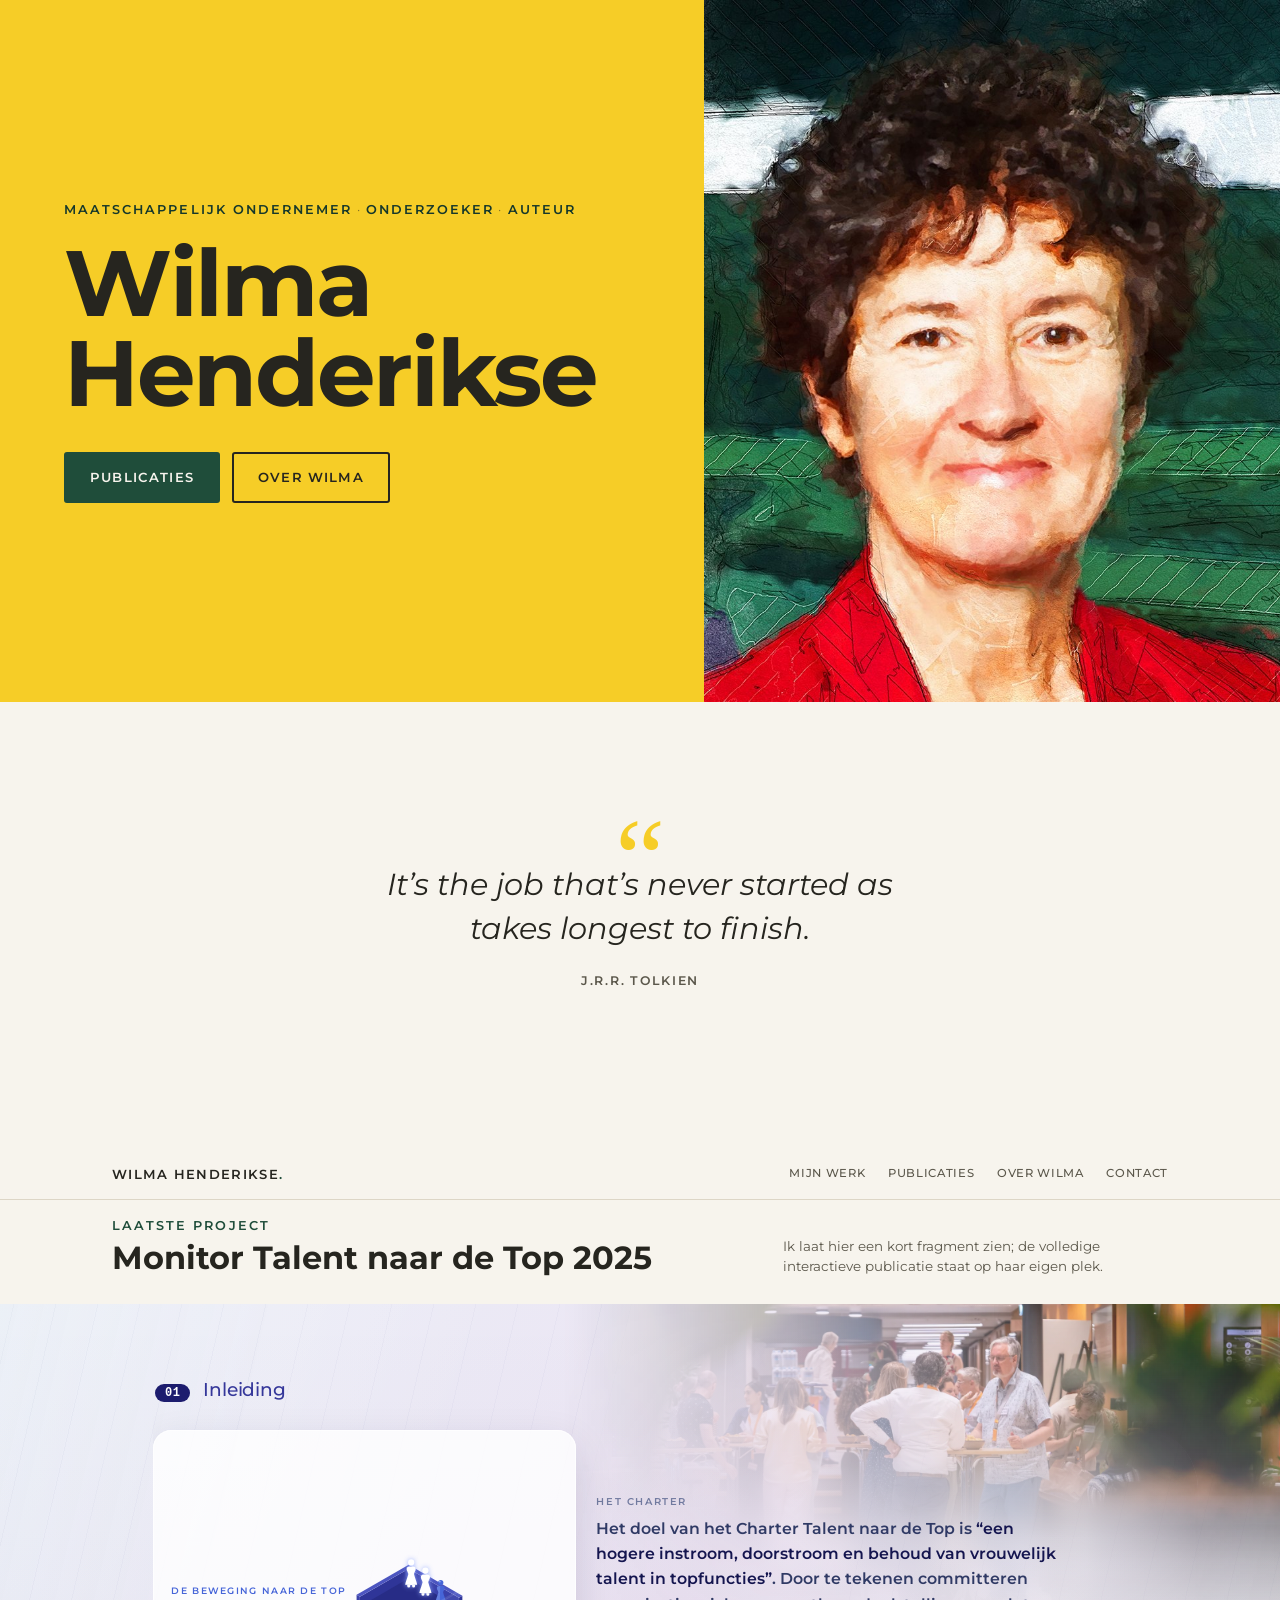
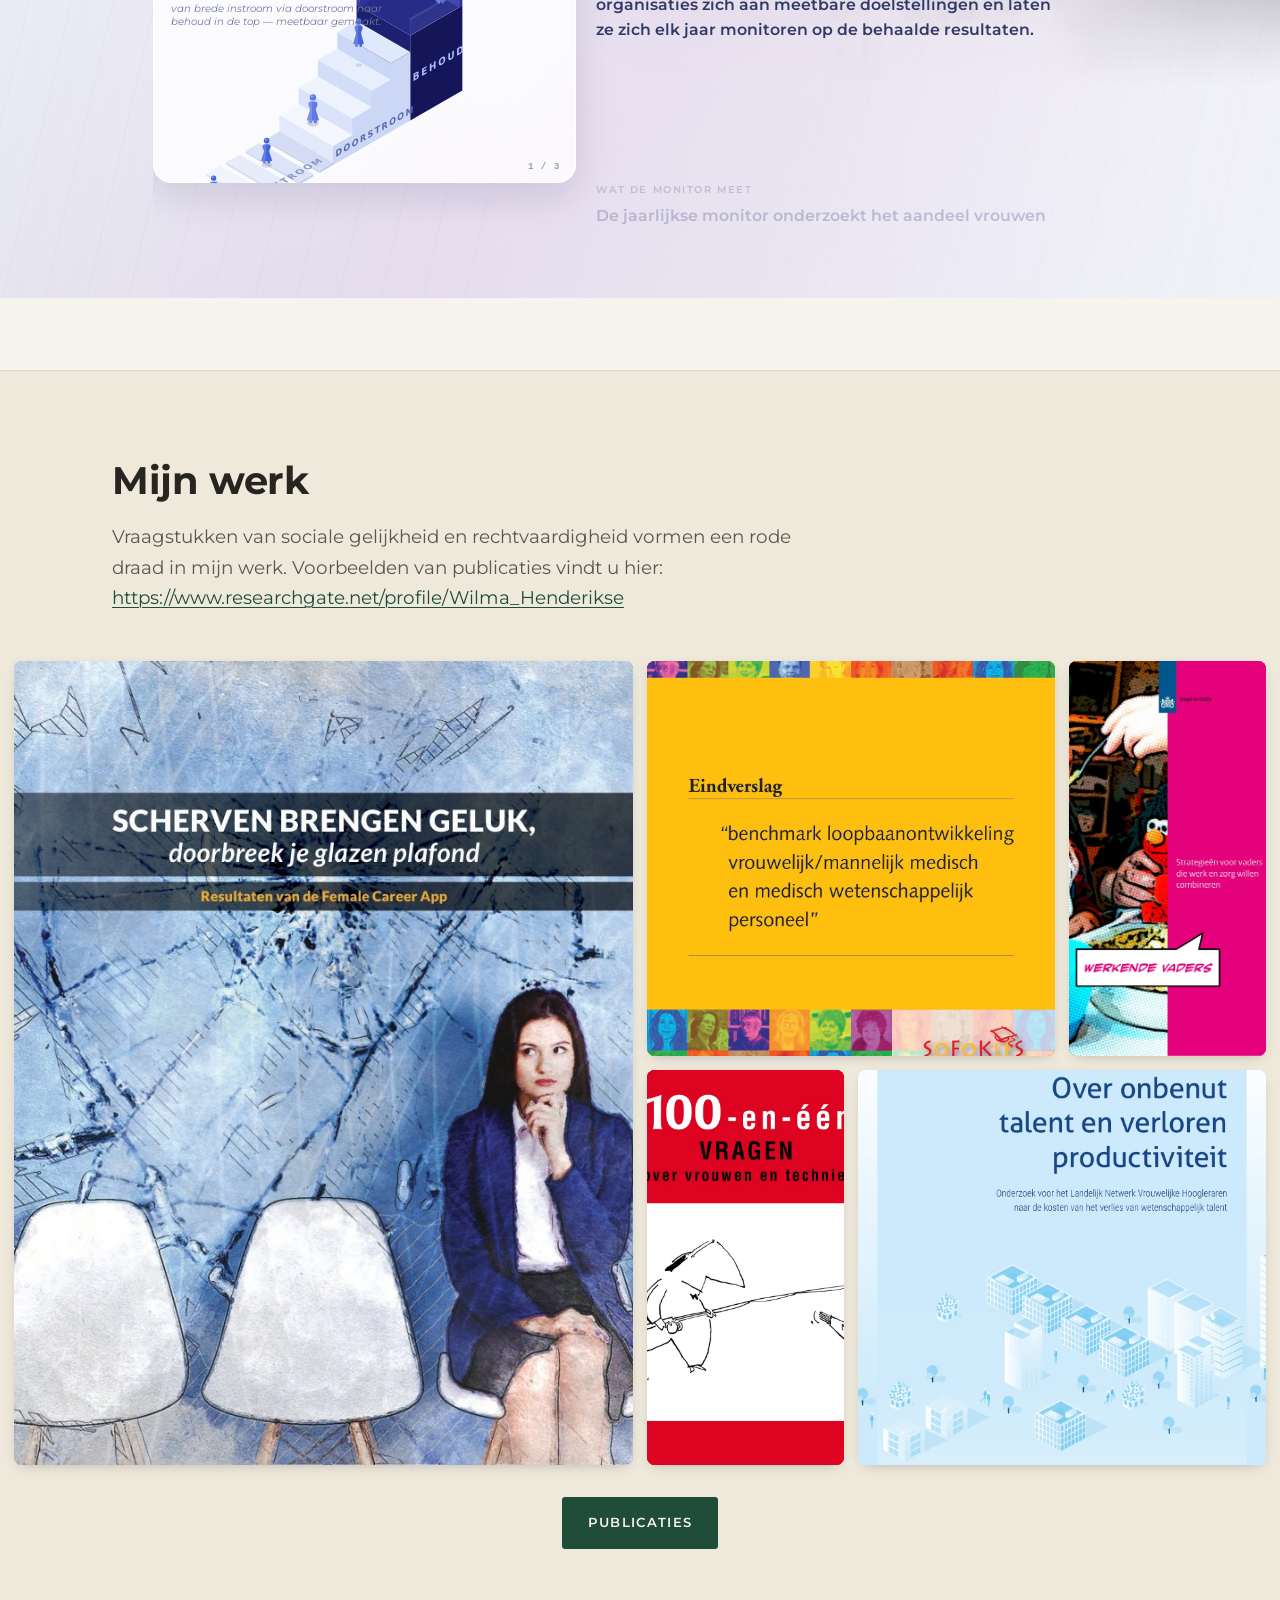
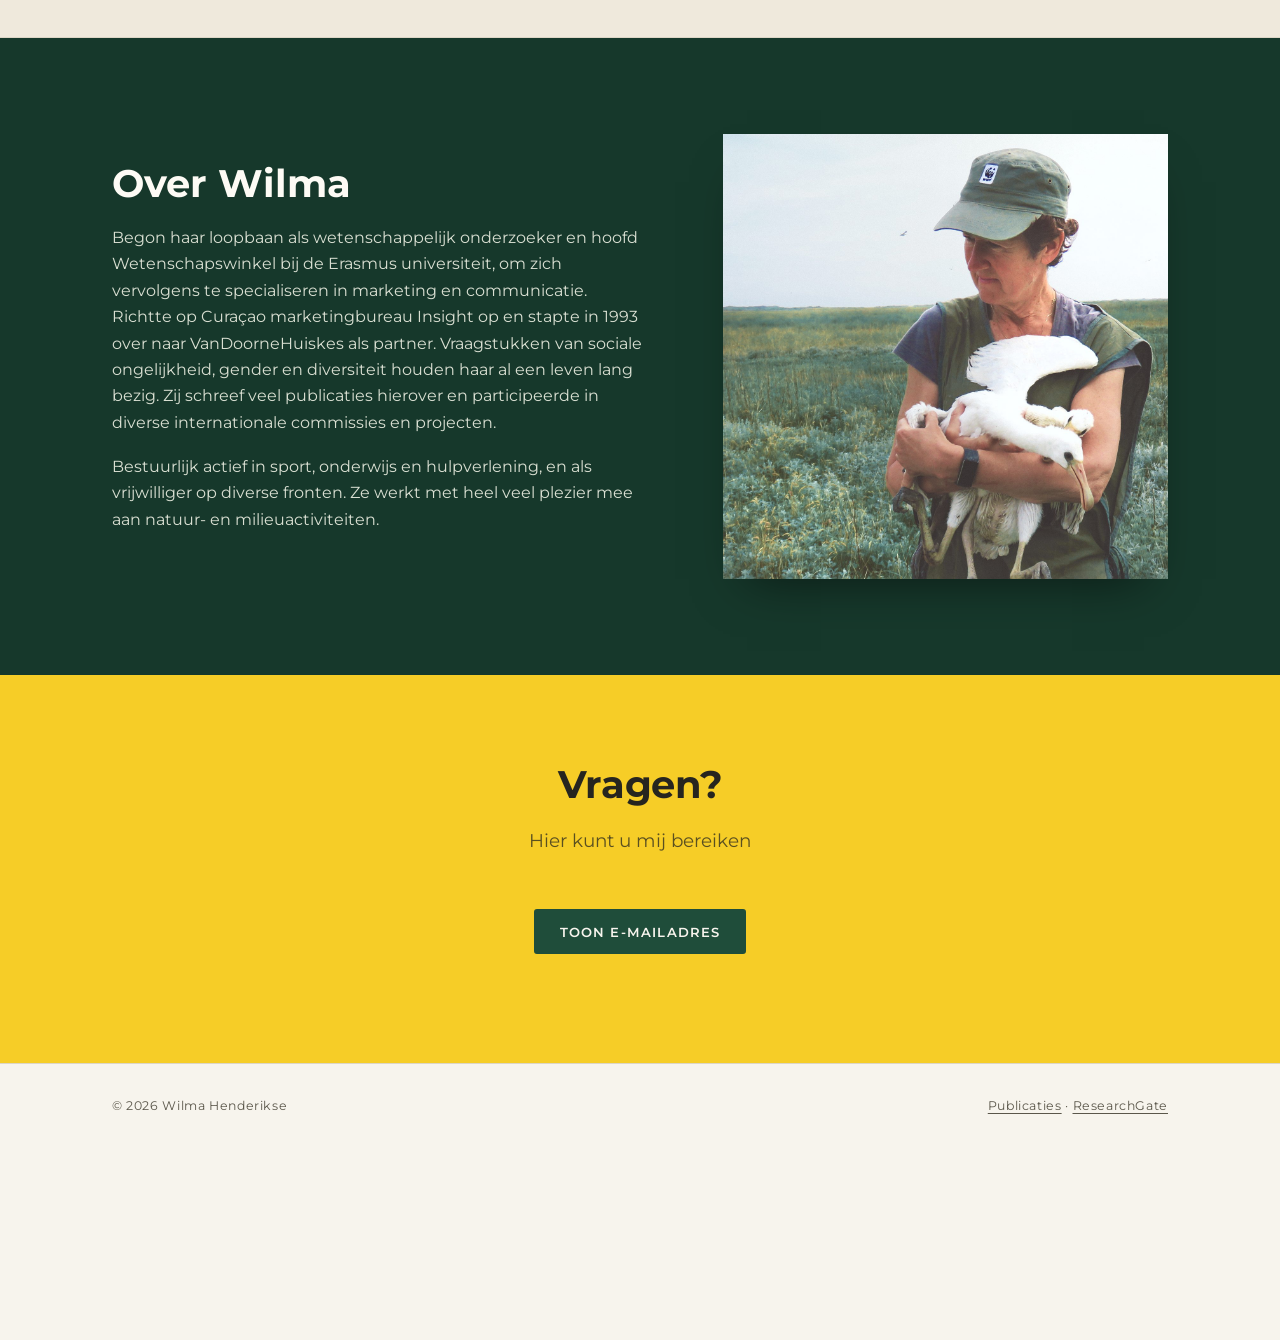
==== commit ff00d910: "Drop the red: yellow, green and paper are the whole palette Links, buttons, kickers and hover states" ====
--- a/index.html
+++ b/index.html
@@ -8,7 +8,7 @@
   <link rel="canonical" href="https://wilmahenderikse.nl/">
   <link rel="icon" type="image/svg+xml" href="assets/img/favicon.svg">
   <link rel="stylesheet" href="monitor-sample/p02.css?v=c272">
-  <link rel="stylesheet" href="assets/css/style.css?v=c272-2">
+  <link rel="stylesheet" href="assets/css/style.css?v=c272-3">
   <meta property="og:type" content="website">
   <meta property="og:locale" content="nl_NL">
   <meta property="og:title" content="Wilma Henderikse">
--- a/assets/css/style.css
+++ b/assets/css/style.css
@@ -39,13 +39,12 @@
   --green-dark: #16382b;
   --green-tint: #e5eae2;
   --line: #ddd6c6;
-  --red: #b73d33;
-  --red-dark: #96322a;
+  /* the accent is the green itself: yellow, green and paper are the whole palette */
+  --red: #1f4d3a;
+  --red-dark: #16382b;
   --yellow: #f6cd27;
   --yellow-soft: #f9d95c;
   --blue: #3f6d9e;
-  --pink: #bd3d76;
-  --orange: #d97b32;
   --gold: #d9a520;
   --serif: 'Charter', 'Iowan Old Style', 'Palatino Linotype', 'Book Antiqua', Georgia, 'Times New Roman', serif;
   --sans: 'Montserrat', 'Segoe UI', system-ui, -apple-system, sans-serif;
@@ -217,7 +216,7 @@
   margin: 0 0 1.1rem;
 }
 .kicker .sep { color: var(--ink-soft); font-weight: 400; padding-inline: .35em; }
-.hero .kicker { color: var(--red-dark); }
+.hero .kicker { color: var(--green-dark); }
 .hero .kicker .sep { color: rgba(38, 37, 31, .55); }
 
 .hero h1 {
@@ -1406,10 +1405,10 @@
   gap: clamp(2rem, 6vw, 5rem);
   align-items: center;
 }
-.about .kicker { color: #d8a49e; }
+.about .kicker { color: var(--yellow); }
 .about h2 { color: #fdfbf5; font-size: clamp(1.7rem, 3.4vw, 2.4rem); }
 .about p { color: #d9dfd2; margin: 0 0 1.1em; }
-.about a { color: #f2c9c2; }
+.about a { color: var(--yellow-soft); }
 .about a:hover { color: #fff; }
 
 .about-photo {
@@ -1442,7 +1441,7 @@
 }
 .contact .wrap { position: relative; }
 .contact .section-head { margin-inline: auto; }
-.contact .kicker { color: var(--red-dark); }
+.contact .kicker { color: var(--green-dark); }
 .contact .section-head .intro { color: rgba(38, 37, 31, .75); }
 .contact .email-slot { min-height: 3.4rem; display: grid; place-items: center; }
 .contact .email-slot a {
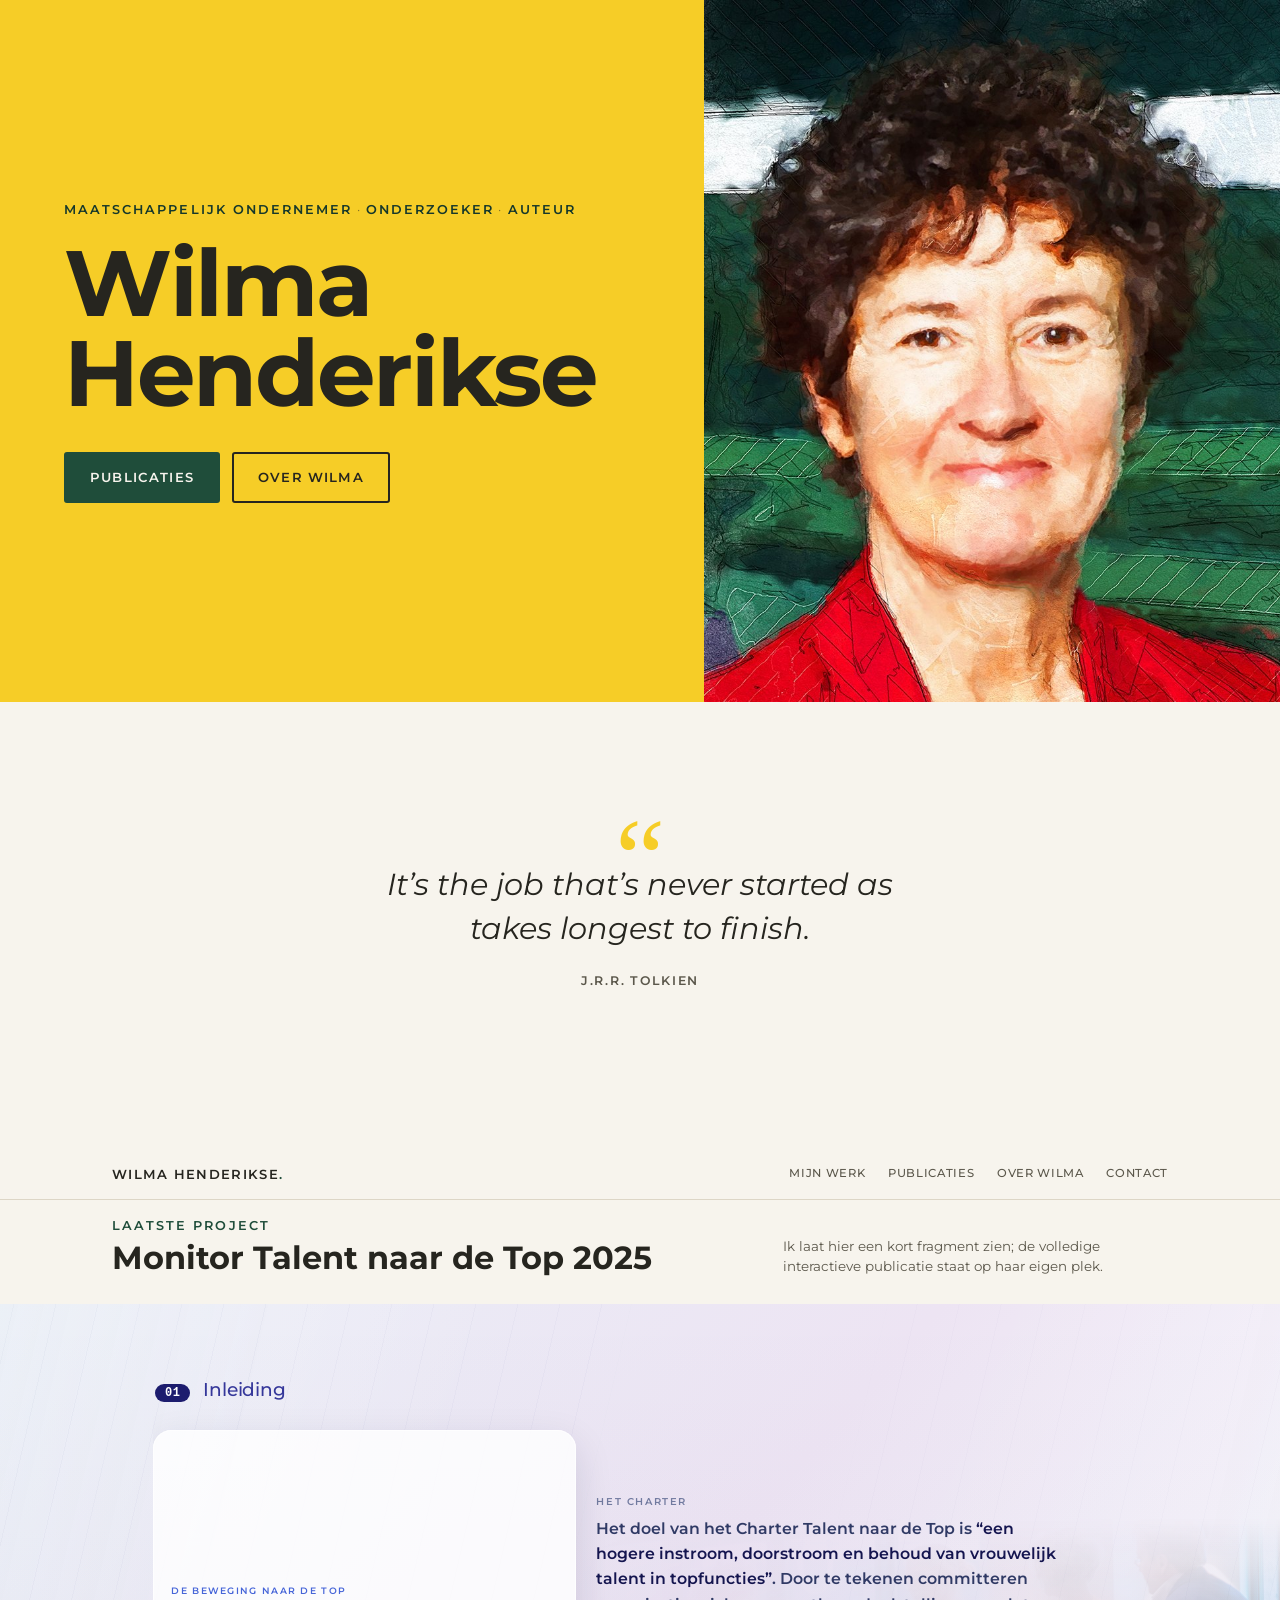
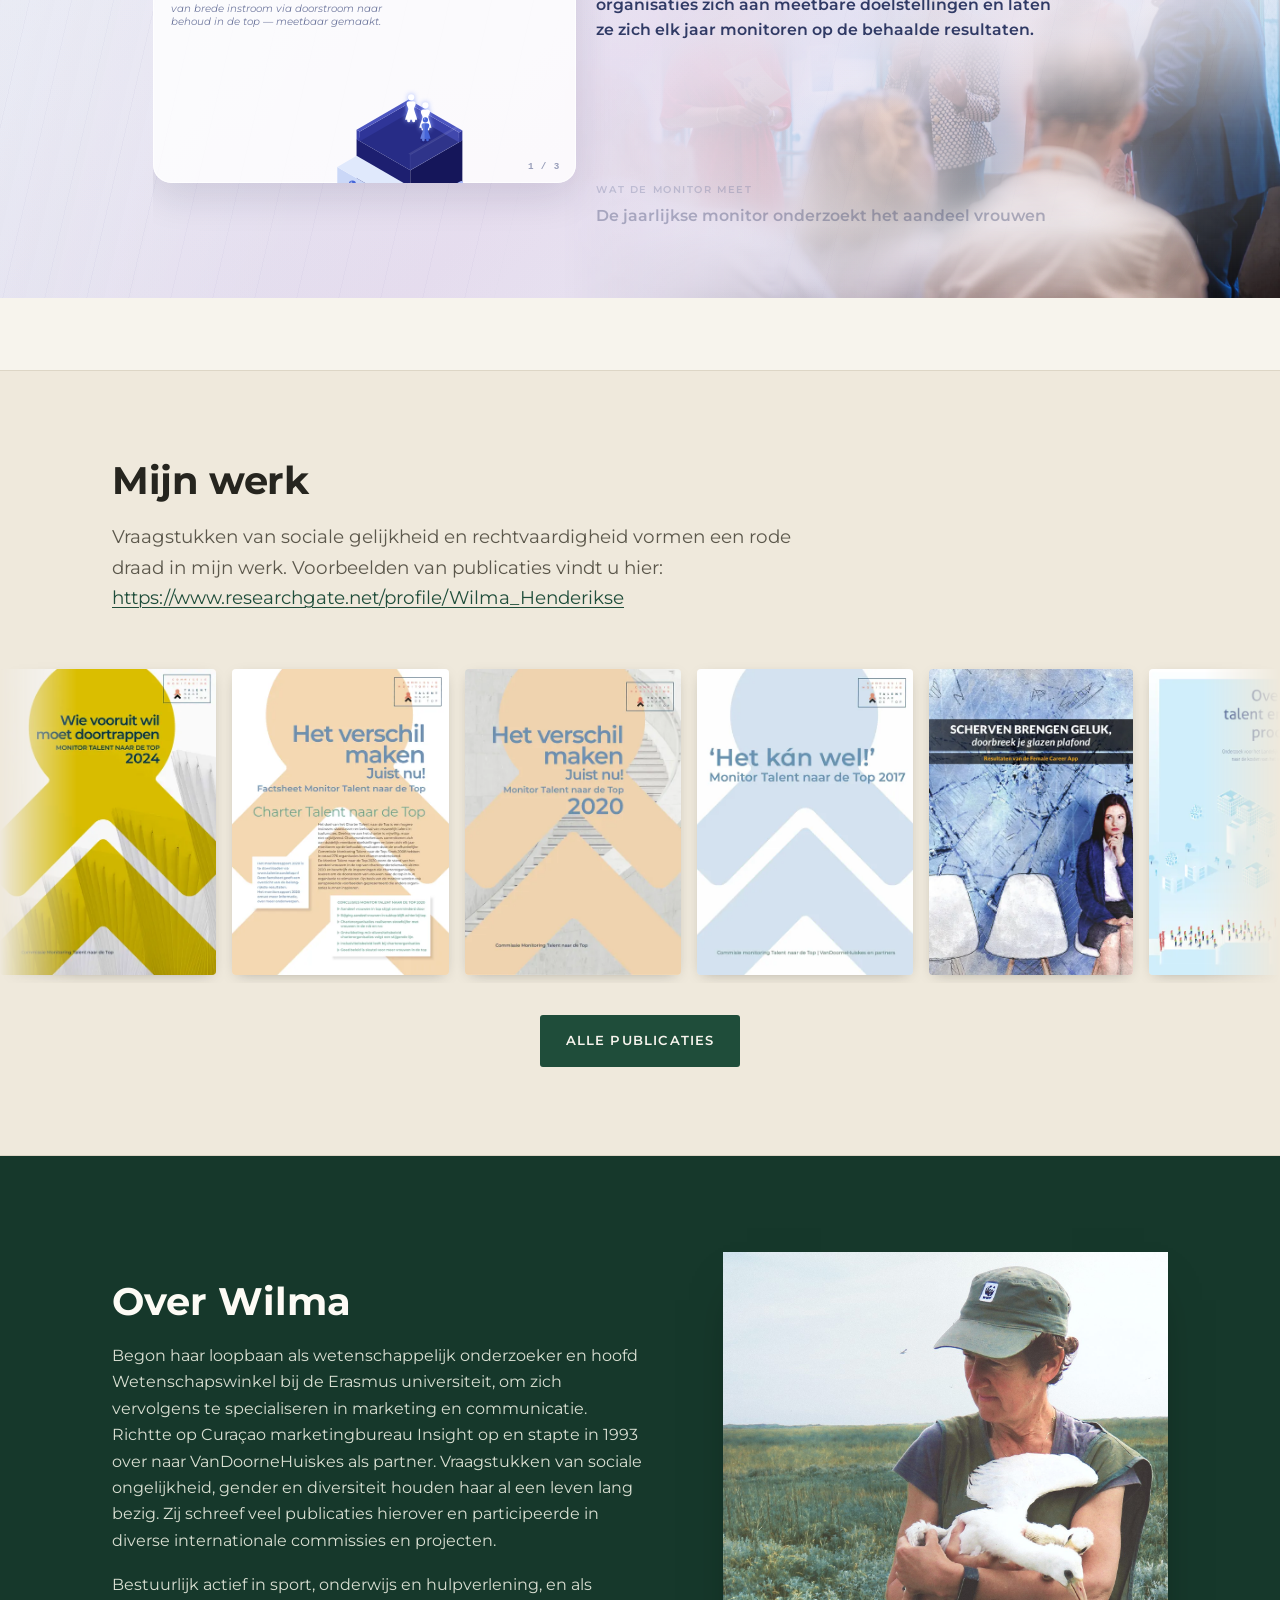
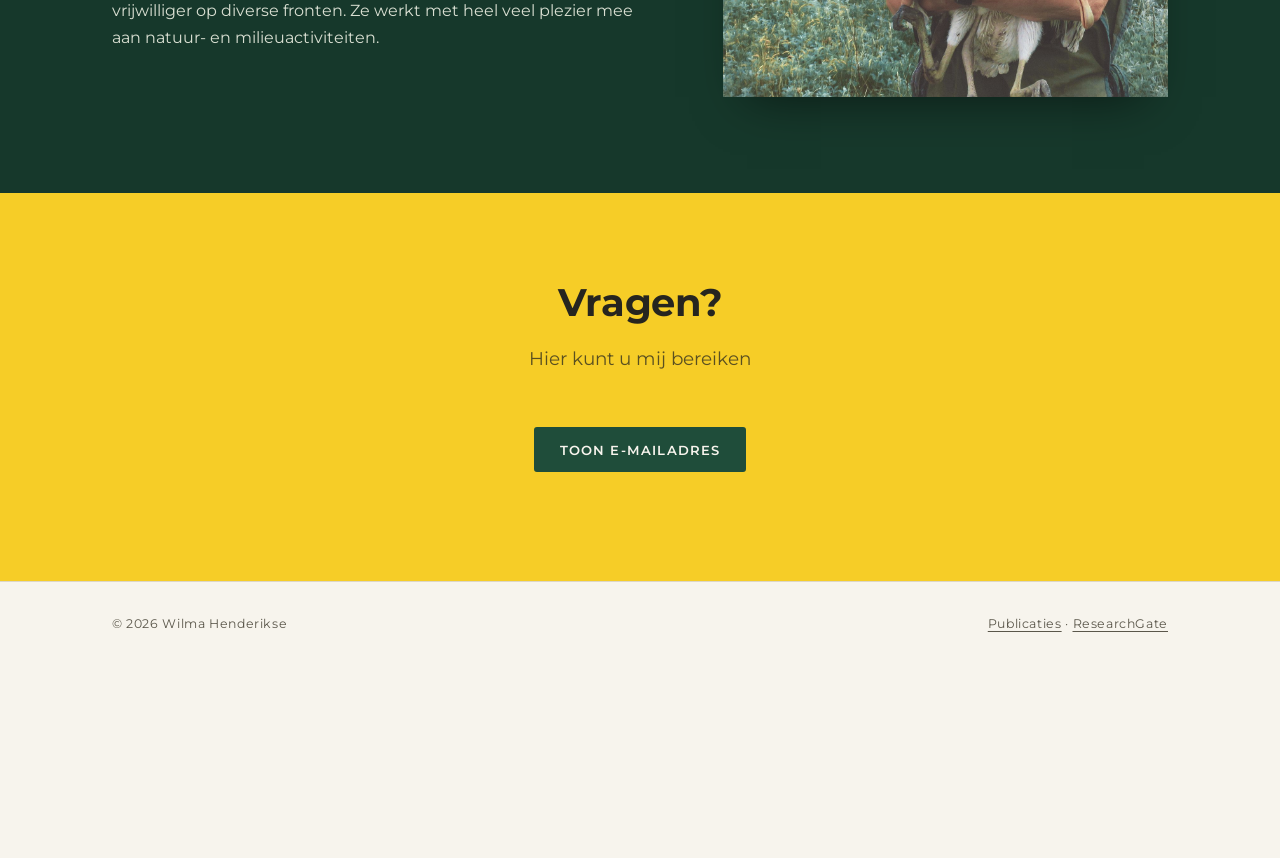
==== commit bf731f33: "Mijn werk: a sliding carousel of every cover instead of the five-card bento One full-width band of t" ====
--- a/index.html
+++ b/index.html
@@ -8,7 +8,7 @@
   <link rel="canonical" href="https://wilmahenderikse.nl/">
   <link rel="icon" type="image/svg+xml" href="assets/img/favicon.svg">
   <link rel="stylesheet" href="monitor-sample/p02.css?v=c272">
-  <link rel="stylesheet" href="assets/css/style.css?v=c272-3">
+  <link rel="stylesheet" href="assets/css/style.css?v=c272-4">
   <meta property="og:type" content="website">
   <meta property="og:locale" content="nl_NL">
   <meta property="og:title" content="Wilma Henderikse">
@@ -91,54 +91,241 @@
       </div>
     </div>
 
-    <div class="bento" data-site-snap data-site-snap-free>
-      <a class="bento-card" href="publicaties/pdf/scherven-brengen-geluk.pdf" data-current="scherven-brengen-geluk">
-        <span class="layer bottom" style="background:#b7c3d2"><img src="assets/img/covers/scherven-brengen-geluk.jpg" alt=""></span>
-        <span class="layer top" style="background:#b7c3d2"><img src="assets/img/covers/scherven-brengen-geluk.jpg" alt=""></span>
+    <!-- marquee:start — GEGENEREERD door scripts/build-publicaties.mjs -->
+    <div class="marquee" data-site-snap data-site-snap-free aria-label="Omslagen van publicaties">
+      <div class="marquee__track" style="--marquee-s:168s">
+      <a class="marquee__card" href="publicaties/pdf/monitor-talent-naar-de-top-2024.pdf">
+        <img src="publicaties/covers/monitor-talent-naar-de-top-2024.webp" width="480" height="679" alt="Wie vooruit wil moet doortrappen, Monitor Talent naar de Top 2024" loading="lazy" decoding="async">
+        <span class="card-title">Wie vooruit wil moet doortrappen, Monitor Talent naar de Top 2024</span>
+      </a>
+      <a class="marquee__card" href="publicaties/pdf/monitor-talent-naar-de-top-2020-factsheet.pdf">
+        <img src="publicaties/covers/monitor-talent-naar-de-top-2020-factsheet.webp" width="480" height="679" alt="Het verschil maken. Juist nu Factsheet Monitor Talent naar de Top 2020" loading="lazy" decoding="async">
+        <span class="card-title">Het verschil maken. Juist nu Factsheet Monitor Talent naar de Top 2020</span>
+      </a>
+      <a class="marquee__card" href="publicaties/pdf/monitor-talent-naar-de-top-2020.pdf">
+        <img src="publicaties/covers/monitor-talent-naar-de-top-2020.webp" width="480" height="680" alt="Het verschil maken. Juist nu Monitor Talent naar de Top 2020" loading="lazy" decoding="async">
+        <span class="card-title">Het verschil maken. Juist nu Monitor Talent naar de Top 2020</span>
+      </a>
+      <a class="marquee__card" href="publicaties/pdf/monitor-talent-naar-de-top-2017.pdf">
+        <img src="publicaties/covers/monitor-talent-naar-de-top-2017.webp" width="480" height="679" alt="Het kan wel! Monitor Talent naar de Top 2017" loading="lazy" decoding="async">
+        <span class="card-title">Het kan wel! Monitor Talent naar de Top 2017</span>
+      </a>
+      <a class="marquee__card" href="publicaties/pdf/scherven-brengen-geluk.pdf">
+        <img src="publicaties/covers/scherven-brengen-geluk.webp" width="480" height="720" alt="Scherven Brengen Geluk" loading="lazy" decoding="async">
         <span class="card-title">Scherven Brengen Geluk</span>
       </a>
-      <a class="bento-card" href="publicaties/pdf/benchmark-loopbaanontwikkeling-medisch-personeel.pdf" data-current="benchmark-loopbaanontwikkeling-medisch-personeel">
-        <span class="layer bottom" style="background:#d49032"><img src="assets/img/covers/benchmark-loopbaanontwikkeling-medisch-personeel.jpg" alt=""></span>
-        <span class="layer top" style="background:#d49032"><img src="assets/img/covers/benchmark-loopbaanontwikkeling-medisch-personeel.jpg" alt=""></span>
+      <a class="marquee__card" href="publicaties/pdf/monitor-lnvh-2017.pdf">
+        <img src="publicaties/covers/monitor-lnvh-2017.webp" width="480" height="679" alt="Over onbenut talent en verloren productiviteit, Monitor LNVH 2017" loading="lazy" decoding="async">
+        <span class="card-title">Over onbenut talent en verloren productiviteit, Monitor LNVH 2017</span>
+      </a>
+      <a class="marquee__card" href="publicaties/pdf/monitor-talent-naar-de-top-2016.pdf">
+        <img src="publicaties/covers/monitor-talent-naar-de-top-2016.webp" width="480" height="680" alt="Daadkracht werkt!, Monitor Talent naar de top 2016" loading="lazy" decoding="async">
+        <span class="card-title">Daadkracht werkt!, Monitor Talent naar de top 2016</span>
+      </a>
+      <a class="marquee__card" href="publicaties/pdf/bedrijvenmonitor-2016.pdf">
+        <img src="publicaties/covers/bedrijvenmonitor-2016.webp" width="480" height="679" alt="Waiting on the World to change”, Bedrijvenmonitor 2016" loading="lazy" decoding="async">
+        <span class="card-title">Waiting on the World to change”, Bedrijvenmonitor 2016</span>
+      </a>
+      <a class="marquee__card" href="publicaties/pdf/bedrijvenmonitor-2016-factsheet.pdf">
+        <img src="publicaties/covers/bedrijvenmonitor-2016-factsheet.webp" width="480" height="679" alt="Waiting on the World to change”, Bedrijvenmonitor 2016, factsheet" loading="lazy" decoding="async">
+        <span class="card-title">Waiting on the World to change”, Bedrijvenmonitor 2016, factsheet</span>
+      </a>
+      <a class="marquee__card" href="publicaties/pdf/monitor-talent-naar-de-top-2015.pdf">
+        <img src="publicaties/covers/monitor-talent-naar-de-top-2015.webp" width="480" height="679" alt="Charterbedrijven zetten de toon ambitie en commitment werken! Monitor Talent naar de top 2015" loading="lazy" decoding="async">
+        <span class="card-title">Charterbedrijven zetten de toon ambitie en commitment werken! Monitor Talent naar de top 2015</span>
+      </a>
+      <a class="marquee__card" href="publicaties/pdf/bedrijvenmonitor-2012-2015.pdf">
+        <img src="publicaties/covers/bedrijvenmonitor-2012-2015.webp" width="480" height="679" alt="Topvrouwen in de wachtkamer Bedrijvenmonitor 2012-2015" loading="lazy" decoding="async">
+        <span class="card-title">Topvrouwen in de wachtkamer Bedrijvenmonitor 2012-2015</span>
+      </a>
+      <a class="marquee__card" href="publicaties/pdf/bedrijvenmonitor-2012-2015-factsheet.pdf">
+        <img src="publicaties/covers/bedrijvenmonitor-2012-2015-factsheet.webp" width="480" height="679" alt="Topvrouwen in de wachtkamer, Factsheet Bedrijvenmonitor 2012-2015" loading="lazy" decoding="async">
+        <span class="card-title">Topvrouwen in de wachtkamer, Factsheet Bedrijvenmonitor 2012-2015</span>
+      </a>
+      <a class="marquee__card" href="publicaties/pdf/werken-aan-gelijke-kansen-en-non-discriminatie.pdf">
+        <img src="publicaties/covers/werken-aan-gelijke-kansen-en-non-discriminatie.webp" width="480" height="960" alt="Werken aan gelijke kansen en non-discriminatie" loading="lazy" decoding="async">
+        <span class="card-title">Werken aan gelijke kansen en non-discriminatie</span>
+      </a>
+      <a class="marquee__card" href="publicaties/pdf/monitor-talent-naar-de-top-2014.pdf">
+        <img src="publicaties/covers/monitor-talent-naar-de-top-2014.webp" width="480" height="699" alt="De aanhouder wint, Monitor Talent naar de top 2014" loading="lazy" decoding="async">
+        <span class="card-title">De aanhouder wint, Monitor Talent naar de top 2014</span>
+      </a>
+      <a class="marquee__card" href="publicaties/pdf/monitor-talent-naar-de-top-2013.pdf">
+        <img src="publicaties/covers/monitor-talent-naar-de-top-2013.webp" width="480" height="679" alt="Talent telt in de top, Monitor Talent naar de top 2013" loading="lazy" decoding="async">
+        <span class="card-title">Talent telt in de top, Monitor Talent naar de top 2013</span>
+      </a>
+      <a class="marquee__card" href="publicaties/pdf/bedrijvenmonitor-2013-factsheet.pdf">
+        <img src="publicaties/covers/bedrijvenmonitor-2013-factsheet.webp" width="480" height="621" alt="Waar een wil is, is een weg, Bedrijvenmonitor 2013" loading="lazy" decoding="async">
+        <span class="card-title">Waar een wil is, is een weg, Bedrijvenmonitor 2013</span>
+      </a>
+      <a class="marquee__card" href="publicaties/pdf/diversiteit-en-kwaliteit-verbinden.pdf">
+        <img src="publicaties/covers/diversiteit-en-kwaliteit-verbinden.webp" width="480" height="679" alt="Diversiteit en kwaliteit verbinden_VDH" loading="lazy" decoding="async">
+        <span class="card-title">Diversiteit en kwaliteit verbinden_VDH</span>
+      </a>
+      <a class="marquee__card" href="publicaties/pdf/monitor-talent-naar-de-top-2012.pdf">
+        <img src="publicaties/covers/monitor-talent-naar-de-top-2012.webp" width="480" height="679" alt="Het zingt rond, Succes door aanbod en kwaliteit van vrouwen, Monitor Talent naar de top 2012" loading="lazy" decoding="async">
+        <span class="card-title">Het zingt rond, Succes door aanbod en kwaliteit van vrouwen, Monitor Talent naar de top 2012</span>
+      </a>
+      <a class="marquee__card" href="publicaties/pdf/working-and-ageing-cedefop.pdf">
+        <img src="publicaties/covers/working-and-ageing-cedefop.webp" width="480" height="661" alt="Working and ageing, Do European employers support longer working lives Cedefop" loading="lazy" decoding="async">
+        <span class="card-title">Working and ageing, Do European employers support longer working lives Cedefop</span>
+      </a>
+      <a class="marquee__card" href="publicaties/pdf/werkende-vaders.pdf">
+        <img src="publicaties/covers/werkende-vaders.webp" width="480" height="679" alt="Werkende vaders, strategieën voor vaders die werk en zorg willen combineren" loading="lazy" decoding="async">
+        <span class="card-title">Werkende vaders, strategieën voor vaders die werk en zorg willen combineren</span>
+      </a>
+      <a class="marquee__card" href="publicaties/pdf/alle-troeven-in-handen.pdf">
+        <img src="publicaties/covers/alle-troeven-in-handen.webp" width="480" height="679" alt="Alle troeven in handen, veelbelovende initiatieven voor emancipatie en participatie" loading="lazy" decoding="async">
+        <span class="card-title">Alle troeven in handen, veelbelovende initiatieven voor emancipatie en participatie</span>
+      </a>
+      <a class="marquee__card" href="publicaties/pdf/vrouwen-in-de-academische-top-umcs.pdf">
+        <img src="publicaties/covers/vrouwen-in-de-academische-top-umcs.webp" width="480" height="679" alt="Artikel vrouwen in de academische top UMC´s" loading="lazy" decoding="async">
+        <span class="card-title">Artikel vrouwen in de academische top UMC´s</span>
+      </a>
+      <a class="marquee__card" href="publicaties/pdf/benchmark-loopbaanontwikkeling-medisch-personeel.pdf">
+        <img src="publicaties/covers/benchmark-loopbaanontwikkeling-medisch-personeel.webp" width="480" height="678" alt="Benchmark loopbaanontwikkeling vrouwelijk-mannelijk medisch en medisch wetenschappelijk personeel" loading="lazy" decoding="async">
         <span class="card-title">Benchmark loopbaanontwikkeling vrouwelijk-mannelijk medisch en medisch wetenschappelijk personeel</span>
       </a>
-      <a class="bento-card" href="publicaties/pdf/werkende-vaders.pdf" data-current="werkende-vaders">
-        <span class="layer bottom" style="background:#a94985"><img src="assets/img/covers/werkende-vaders.jpg" alt=""></span>
-        <span class="layer top" style="background:#a94985"><img src="assets/img/covers/werkende-vaders.jpg" alt=""></span>
+      <a class="marquee__card" href="publicaties/pdf/werkboek-mentoring-meester-gezel.pdf">
+        <img src="publicaties/covers/werkboek-mentoring-meester-gezel.webp" width="480" height="679" alt="werkboek Mentoring Meester gezel" loading="lazy" decoding="async">
+        <span class="card-title">werkboek Mentoring Meester gezel</span>
+      </a>
+      <a class="marquee__card" href="publicaties/pdf/artsen-van-de-toekomst.pdf">
+        <img src="publicaties/covers/artsen-van-de-toekomst.webp" width="480" height="640" alt="Artsen van de toekomst, best practices in flexibele arrangementen" loading="lazy" decoding="async">
+        <span class="card-title">Artsen van de toekomst, best practices in flexibele arrangementen</span>
+      </a>
+      <a class="marquee__card" href="publicaties/pdf/dealing-with-an-ageing-labour-force.pdf">
+        <img src="publicaties/covers/dealing-with-an-ageing-labour-force.webp" width="480" height="700" alt="Dealing with an ageing labour force what do European employers expect and do" loading="lazy" decoding="async">
+        <span class="card-title">Dealing with an ageing labour force what do European employers expect and do</span>
+      </a>
+      <a class="marquee__card" href="publicaties/pdf/sleutels-tot-succes.pdf">
+        <img src="publicaties/covers/sleutels-tot-succes.webp" width="480" height="679" alt="Sleutels tot succes, hoe organisaties de deur naar de top voor vrouwen kunnen openen" loading="lazy" decoding="async">
+        <span class="card-title">Sleutels tot succes, hoe organisaties de deur naar de top voor vrouwen kunnen openen</span>
+      </a>
+      <a class="marquee__card" href="publicaties/pdf/101-vragen-over-vrouwen-en-techniek.pdf">
+        <img src="publicaties/covers/101-vragen-over-vrouwen-en-techniek.webp" width="480" height="654" alt="101 vragen over vrouwen en techniek" loading="lazy" decoding="async">
+        <span class="card-title">101 vragen over vrouwen en techniek</span>
+      </a>
+      <span class="marquee__copy" style="display:contents">
+      <a class="marquee__card" href="publicaties/pdf/monitor-talent-naar-de-top-2024.pdf" tabindex="-1" aria-hidden="true">
+        <img src="publicaties/covers/monitor-talent-naar-de-top-2024.webp" width="480" height="679" alt="" loading="lazy" decoding="async">
+        <span class="card-title">Wie vooruit wil moet doortrappen, Monitor Talent naar de Top 2024</span>
+      </a>
+      <a class="marquee__card" href="publicaties/pdf/monitor-talent-naar-de-top-2020-factsheet.pdf" tabindex="-1" aria-hidden="true">
+        <img src="publicaties/covers/monitor-talent-naar-de-top-2020-factsheet.webp" width="480" height="679" alt="" loading="lazy" decoding="async">
+        <span class="card-title">Het verschil maken. Juist nu Factsheet Monitor Talent naar de Top 2020</span>
+      </a>
+      <a class="marquee__card" href="publicaties/pdf/monitor-talent-naar-de-top-2020.pdf" tabindex="-1" aria-hidden="true">
+        <img src="publicaties/covers/monitor-talent-naar-de-top-2020.webp" width="480" height="680" alt="" loading="lazy" decoding="async">
+        <span class="card-title">Het verschil maken. Juist nu Monitor Talent naar de Top 2020</span>
+      </a>
+      <a class="marquee__card" href="publicaties/pdf/monitor-talent-naar-de-top-2017.pdf" tabindex="-1" aria-hidden="true">
+        <img src="publicaties/covers/monitor-talent-naar-de-top-2017.webp" width="480" height="679" alt="" loading="lazy" decoding="async">
+        <span class="card-title">Het kan wel! Monitor Talent naar de Top 2017</span>
+      </a>
+      <a class="marquee__card" href="publicaties/pdf/scherven-brengen-geluk.pdf" tabindex="-1" aria-hidden="true">
+        <img src="publicaties/covers/scherven-brengen-geluk.webp" width="480" height="720" alt="" loading="lazy" decoding="async">
+        <span class="card-title">Scherven Brengen Geluk</span>
+      </a>
+      <a class="marquee__card" href="publicaties/pdf/monitor-lnvh-2017.pdf" tabindex="-1" aria-hidden="true">
+        <img src="publicaties/covers/monitor-lnvh-2017.webp" width="480" height="679" alt="" loading="lazy" decoding="async">
+        <span class="card-title">Over onbenut talent en verloren productiviteit, Monitor LNVH 2017</span>
+      </a>
+      <a class="marquee__card" href="publicaties/pdf/monitor-talent-naar-de-top-2016.pdf" tabindex="-1" aria-hidden="true">
+        <img src="publicaties/covers/monitor-talent-naar-de-top-2016.webp" width="480" height="680" alt="" loading="lazy" decoding="async">
+        <span class="card-title">Daadkracht werkt!, Monitor Talent naar de top 2016</span>
+      </a>
+      <a class="marquee__card" href="publicaties/pdf/bedrijvenmonitor-2016.pdf" tabindex="-1" aria-hidden="true">
+        <img src="publicaties/covers/bedrijvenmonitor-2016.webp" width="480" height="679" alt="" loading="lazy" decoding="async">
+        <span class="card-title">Waiting on the World to change”, Bedrijvenmonitor 2016</span>
+      </a>
+      <a class="marquee__card" href="publicaties/pdf/bedrijvenmonitor-2016-factsheet.pdf" tabindex="-1" aria-hidden="true">
+        <img src="publicaties/covers/bedrijvenmonitor-2016-factsheet.webp" width="480" height="679" alt="" loading="lazy" decoding="async">
+        <span class="card-title">Waiting on the World to change”, Bedrijvenmonitor 2016, factsheet</span>
+      </a>
+      <a class="marquee__card" href="publicaties/pdf/monitor-talent-naar-de-top-2015.pdf" tabindex="-1" aria-hidden="true">
+        <img src="publicaties/covers/monitor-talent-naar-de-top-2015.webp" width="480" height="679" alt="" loading="lazy" decoding="async">
+        <span class="card-title">Charterbedrijven zetten de toon ambitie en commitment werken! Monitor Talent naar de top 2015</span>
+      </a>
+      <a class="marquee__card" href="publicaties/pdf/bedrijvenmonitor-2012-2015.pdf" tabindex="-1" aria-hidden="true">
+        <img src="publicaties/covers/bedrijvenmonitor-2012-2015.webp" width="480" height="679" alt="" loading="lazy" decoding="async">
+        <span class="card-title">Topvrouwen in de wachtkamer Bedrijvenmonitor 2012-2015</span>
+      </a>
+      <a class="marquee__card" href="publicaties/pdf/bedrijvenmonitor-2012-2015-factsheet.pdf" tabindex="-1" aria-hidden="true">
+        <img src="publicaties/covers/bedrijvenmonitor-2012-2015-factsheet.webp" width="480" height="679" alt="" loading="lazy" decoding="async">
+        <span class="card-title">Topvrouwen in de wachtkamer, Factsheet Bedrijvenmonitor 2012-2015</span>
+      </a>
+      <a class="marquee__card" href="publicaties/pdf/werken-aan-gelijke-kansen-en-non-discriminatie.pdf" tabindex="-1" aria-hidden="true">
+        <img src="publicaties/covers/werken-aan-gelijke-kansen-en-non-discriminatie.webp" width="480" height="960" alt="" loading="lazy" decoding="async">
+        <span class="card-title">Werken aan gelijke kansen en non-discriminatie</span>
+      </a>
+      <a class="marquee__card" href="publicaties/pdf/monitor-talent-naar-de-top-2014.pdf" tabindex="-1" aria-hidden="true">
+        <img src="publicaties/covers/monitor-talent-naar-de-top-2014.webp" width="480" height="699" alt="" loading="lazy" decoding="async">
+        <span class="card-title">De aanhouder wint, Monitor Talent naar de top 2014</span>
+      </a>
+      <a class="marquee__card" href="publicaties/pdf/monitor-talent-naar-de-top-2013.pdf" tabindex="-1" aria-hidden="true">
+        <img src="publicaties/covers/monitor-talent-naar-de-top-2013.webp" width="480" height="679" alt="" loading="lazy" decoding="async">
+        <span class="card-title">Talent telt in de top, Monitor Talent naar de top 2013</span>
+      </a>
+      <a class="marquee__card" href="publicaties/pdf/bedrijvenmonitor-2013-factsheet.pdf" tabindex="-1" aria-hidden="true">
+        <img src="publicaties/covers/bedrijvenmonitor-2013-factsheet.webp" width="480" height="621" alt="" loading="lazy" decoding="async">
+        <span class="card-title">Waar een wil is, is een weg, Bedrijvenmonitor 2013</span>
+      </a>
+      <a class="marquee__card" href="publicaties/pdf/diversiteit-en-kwaliteit-verbinden.pdf" tabindex="-1" aria-hidden="true">
+        <img src="publicaties/covers/diversiteit-en-kwaliteit-verbinden.webp" width="480" height="679" alt="" loading="lazy" decoding="async">
+        <span class="card-title">Diversiteit en kwaliteit verbinden_VDH</span>
+      </a>
+      <a class="marquee__card" href="publicaties/pdf/monitor-talent-naar-de-top-2012.pdf" tabindex="-1" aria-hidden="true">
+        <img src="publicaties/covers/monitor-talent-naar-de-top-2012.webp" width="480" height="679" alt="" loading="lazy" decoding="async">
+        <span class="card-title">Het zingt rond, Succes door aanbod en kwaliteit van vrouwen, Monitor Talent naar de top 2012</span>
+      </a>
+      <a class="marquee__card" href="publicaties/pdf/working-and-ageing-cedefop.pdf" tabindex="-1" aria-hidden="true">
+        <img src="publicaties/covers/working-and-ageing-cedefop.webp" width="480" height="661" alt="" loading="lazy" decoding="async">
+        <span class="card-title">Working and ageing, Do European employers support longer working lives Cedefop</span>
+      </a>
+      <a class="marquee__card" href="publicaties/pdf/werkende-vaders.pdf" tabindex="-1" aria-hidden="true">
+        <img src="publicaties/covers/werkende-vaders.webp" width="480" height="679" alt="" loading="lazy" decoding="async">
         <span class="card-title">Werkende vaders, strategieën voor vaders die werk en zorg willen combineren</span>
       </a>
-      <a class="bento-card" href="publicaties/pdf/101-vragen-over-vrouwen-en-techniek.pdf" data-current="101-vragen-over-vrouwen-en-techniek">
-        <span class="layer bottom" style="background:#df0423"><img src="assets/img/covers/101-vragen-over-vrouwen-en-techniek.jpg" alt=""></span>
-        <span class="layer top" style="background:#df0423"><img src="assets/img/covers/101-vragen-over-vrouwen-en-techniek.jpg" alt=""></span>
+      <a class="marquee__card" href="publicaties/pdf/alle-troeven-in-handen.pdf" tabindex="-1" aria-hidden="true">
+        <img src="publicaties/covers/alle-troeven-in-handen.webp" width="480" height="679" alt="" loading="lazy" decoding="async">
+        <span class="card-title">Alle troeven in handen, veelbelovende initiatieven voor emancipatie en participatie</span>
+      </a>
+      <a class="marquee__card" href="publicaties/pdf/vrouwen-in-de-academische-top-umcs.pdf" tabindex="-1" aria-hidden="true">
+        <img src="publicaties/covers/vrouwen-in-de-academische-top-umcs.webp" width="480" height="679" alt="" loading="lazy" decoding="async">
+        <span class="card-title">Artikel vrouwen in de academische top UMC´s</span>
+      </a>
+      <a class="marquee__card" href="publicaties/pdf/benchmark-loopbaanontwikkeling-medisch-personeel.pdf" tabindex="-1" aria-hidden="true">
+        <img src="publicaties/covers/benchmark-loopbaanontwikkeling-medisch-personeel.webp" width="480" height="678" alt="" loading="lazy" decoding="async">
+        <span class="card-title">Benchmark loopbaanontwikkeling vrouwelijk-mannelijk medisch en medisch wetenschappelijk personeel</span>
+      </a>
+      <a class="marquee__card" href="publicaties/pdf/werkboek-mentoring-meester-gezel.pdf" tabindex="-1" aria-hidden="true">
+        <img src="publicaties/covers/werkboek-mentoring-meester-gezel.webp" width="480" height="679" alt="" loading="lazy" decoding="async">
+        <span class="card-title">werkboek Mentoring Meester gezel</span>
+      </a>
+      <a class="marquee__card" href="publicaties/pdf/artsen-van-de-toekomst.pdf" tabindex="-1" aria-hidden="true">
+        <img src="publicaties/covers/artsen-van-de-toekomst.webp" width="480" height="640" alt="" loading="lazy" decoding="async">
+        <span class="card-title">Artsen van de toekomst, best practices in flexibele arrangementen</span>
+      </a>
+      <a class="marquee__card" href="publicaties/pdf/dealing-with-an-ageing-labour-force.pdf" tabindex="-1" aria-hidden="true">
+        <img src="publicaties/covers/dealing-with-an-ageing-labour-force.webp" width="480" height="700" alt="" loading="lazy" decoding="async">
+        <span class="card-title">Dealing with an ageing labour force what do European employers expect and do</span>
+      </a>
+      <a class="marquee__card" href="publicaties/pdf/sleutels-tot-succes.pdf" tabindex="-1" aria-hidden="true">
+        <img src="publicaties/covers/sleutels-tot-succes.webp" width="480" height="679" alt="" loading="lazy" decoding="async">
+        <span class="card-title">Sleutels tot succes, hoe organisaties de deur naar de top voor vrouwen kunnen openen</span>
+      </a>
+      <a class="marquee__card" href="publicaties/pdf/101-vragen-over-vrouwen-en-techniek.pdf" tabindex="-1" aria-hidden="true">
+        <img src="publicaties/covers/101-vragen-over-vrouwen-en-techniek.webp" width="480" height="654" alt="" loading="lazy" decoding="async">
         <span class="card-title">101 vragen over vrouwen en techniek</span>
       </a>
-      <a class="bento-card" href="publicaties/pdf/monitor-lnvh-2017.pdf" data-current="monitor-lnvh-2017">
-        <span class="layer bottom" style="background:#d7edfa"><img src="assets/img/covers/monitor-lnvh-2017.jpg" alt=""></span>
-        <span class="layer top" style="background:#d7edfa"><img src="assets/img/covers/monitor-lnvh-2017.jpg" alt=""></span>
-        <span class="card-title">Over onbenut talent en verloren productiviteit, Monitor LNVH 2017</span>
-      </a>
-    </div>
-
-    <script type="application/json" id="bento-pool">
-    [
-      {"id":"scherven-brengen-geluk","src":"assets/img/covers/scherven-brengen-geluk.jpg","href":"publicaties/pdf/scherven-brengen-geluk.pdf","title":"Scherven Brengen Geluk","color":"#b7c3d2"},
-      {"id":"monitor-talent-naar-de-top-2020","src":"assets/img/covers/monitor-talent-naar-de-top-2020.jpg","href":"publicaties/pdf/monitor-talent-naar-de-top-2020.pdf","title":"Het verschil maken. Juist nu Monitor Talent naar de Top 2020","color":"#e3d7c8"},
-      {"id":"benchmark-loopbaanontwikkeling-medisch-personeel","src":"assets/img/covers/benchmark-loopbaanontwikkeling-medisch-personeel.jpg","href":"publicaties/pdf/benchmark-loopbaanontwikkeling-medisch-personeel.pdf","title":"Benchmark loopbaanontwikkeling vrouwelijk-mannelijk medisch en medisch wetenschappelijk personeel","color":"#d49032"},
-      {"id":"werkende-vaders","src":"assets/img/covers/werkende-vaders.jpg","href":"publicaties/pdf/werkende-vaders.pdf","title":"Werkende vaders, strategieën voor vaders die werk en zorg willen combineren","color":"#a94985"},
-      {"id":"sleutels-tot-succes","src":"assets/img/covers/sleutels-tot-succes.jpg","href":"publicaties/pdf/sleutels-tot-succes.pdf","title":"Sleutels tot succes, hoe organisaties de deur naar de top voor vrouwen kunnen openen","color":"#926a4d"},
-      {"id":"vrouwen-in-de-academische-top-umcs","src":"assets/img/covers/vrouwen-in-de-academische-top-umcs.jpg","href":"publicaties/pdf/vrouwen-in-de-academische-top-umcs.pdf","title":"Artikel vrouwen in de academische top UMC´s","color":"#f6faf7"},
-      {"id":"werken-aan-gelijke-kansen-en-non-discriminatie","src":"assets/img/covers/werken-aan-gelijke-kansen-en-non-discriminatie.jpg","href":"publicaties/pdf/werken-aan-gelijke-kansen-en-non-discriminatie.pdf","title":"Werken aan gelijke kansen en non-discriminatie","color":"#a6af89"},
-      {"id":"101-vragen-over-vrouwen-en-techniek","src":"assets/img/covers/101-vragen-over-vrouwen-en-techniek.jpg","href":"publicaties/pdf/101-vragen-over-vrouwen-en-techniek.pdf","title":"101 vragen over vrouwen en techniek","color":"#df0423"},
-      {"id":"monitor-lnvh-2017","src":"assets/img/covers/monitor-lnvh-2017.jpg","href":"publicaties/pdf/monitor-lnvh-2017.pdf","title":"Over onbenut talent en verloren productiviteit, Monitor LNVH 2017","color":"#d7edfa"},
-      {"id":"rijk-met-leeftijd","src":"assets/img/covers/rijk-met-leeftijd.jpg","href":"publicaties/pdf/rijk-met-leeftijd.pdf","title":"Rijk met Leeftijd, aan de slag met leeftijdsbewust beleid bij de rijksoverheid","color":"#3087a4"},
-      {"id":"bedrijvenmonitor-2013-factsheet","src":"assets/img/covers/bedrijvenmonitor-2013-factsheet.jpg","href":"publicaties/pdf/bedrijvenmonitor-2013-factsheet.pdf","title":"Waar een wil is, is een weg, Bedrijvenmonitor 2013","color":"#f7d8d9"},
-      {"id":"bedrijvenmonitor-2017","src":"assets/img/covers/bedrijvenmonitor-2017.jpg","href":"publicaties/pdf/bedrijvenmonitor-2017.pdf","title":"Een beetje beter maar nog lang niet voldoende, Bedrijvenmonitor 2017","color":"#e2aaaf"},
-      {"id":"working-and-ageing-cedefop","src":"assets/img/covers/working-and-ageing-cedefop.jpg","href":"publicaties/pdf/working-and-ageing-cedefop.pdf","title":"Working and ageing, Do European employers support longer working lives Cedefop","color":"#9eb1c3"}
-    ]
-    </script>
+      </span>
+      </div>
+    </div>
+    <!-- marquee:end -->
 
     <div class="wrap">
-      <p class="bento-more"><a class="btn" href="publicaties/">Publicaties</a></p>
+      <p class="marquee-more"><a class="btn" href="publicaties/">Alle publicaties</a></p>
     </div>
   </section>
 
@@ -182,7 +369,7 @@
 <script src="monitor-sample/konva.min.js" defer></script>
 <script src="monitor-sample/cirkelgen-core.js" defer></script>
 <script src="monitor-sample/cirkel.js?v=c272" defer></script>
-<script src="assets/js/site.js?v=c272-2" defer></script>
+<script src="assets/js/site.js?v=c272-4" defer></script>
 <script src="monitor-sample/p02.js?v=c272" defer></script>
 <script>document.getElementById('jaar').textContent = new Date().getFullYear();</script>
 </body>
--- a/assets/css/style.css
+++ b/assets/css/style.css
@@ -1293,67 +1293,56 @@
 
 /* --- themes -------------------------------------------------------------- */
 
-/* --- full-width bento with carousel cards ---------------------------------
-   Each card holds two stacked layers. The incoming slide is staged on the
-   bottom layer at full opacity; the top layer then fades out over it, so
-   the background never shines through mid-transition. */
-
-.bento {
-  display: grid;
-  grid-template-columns: repeat(6, 1fr);
-  grid-template-rows: repeat(2, minmax(0, 1fr));
-  gap: .9rem;
-  padding-inline: .9rem;
-  height: max(38rem, calc(100vh - 6rem));
-}
-body.home-scrolly .bento {
-  height: max(38rem, calc(100vh - 6rem));
-  min-height: 0;
-}
-.bento-card:nth-child(1) { grid-column: 1 / 4; grid-row: 1 / 3; }
-.bento-card:nth-child(2) { grid-column: 4 / 6; grid-row: 1 / 2; }
-.bento-card:nth-child(3) { grid-column: 6 / 7; grid-row: 1 / 2; }
-.bento-card:nth-child(4) { grid-column: 4 / 5; grid-row: 2 / 3; }
-.bento-card:nth-child(5) { grid-column: 5 / 7; grid-row: 2 / 3; }
-
-.bento-card {
+/* --- cover marquee: every cover, sliding past slowly ----------------------
+   Two copies of the row in one track; the track moves exactly one row-width,
+   so the loop is seamless. Pauses under the pointer or keyboard focus. With
+   reduced motion it is a plain row you scroll sideways yourself. */
+
+.marquee {
+  position: relative;
+  overflow: hidden;
+  padding-block: .5rem;
+  -webkit-mask-image: linear-gradient(90deg, transparent, #000 6%, #000 94%, transparent);
+  mask-image: linear-gradient(90deg, transparent, #000 6%, #000 94%, transparent);
+}
+.marquee__track {
+  display: flex;
+  gap: 1rem;
+  width: max-content;
+  animation: marquee var(--marquee-s, 120s) linear infinite;
+}
+.marquee:hover .marquee__track,
+.marquee:focus-within .marquee__track { animation-play-state: paused; }
+@keyframes marquee {
+  to { transform: translate3d(calc(-50% - .5rem), 0, 0); }
+}
+
+.marquee__card {
   position: relative;
   display: block;
+  flex: none;
+  height: clamp(14rem, 34vh, 22rem);
+  border-radius: 4px;
   overflow: hidden;
-  border-radius: 8px;
+  background: var(--paper-deep);
   box-shadow: 0 4px 14px -6px rgba(38, 37, 31, .35);
-  transition: box-shadow .2s ease;
-}
-.bento-card:hover, .bento-card:focus-visible {
+  transition: transform .25s ease, box-shadow .25s ease;
+}
+.marquee__card img {
+  height: 100%;
+  width: auto;
+  display: block;
+}
+.marquee__card:hover, .marquee__card:focus-visible {
+  transform: translateY(-4px);
   box-shadow: 0 22px 40px -18px rgba(38, 37, 31, .55);
 }
-
-.bento-card .layer {
-  position: absolute;
-  inset: 0;
-}
-.bento-card .layer img {
-  width: 100%;
-  height: 100%;
-  object-fit: cover;
-  object-position: 50% 18%;
-  transition: transform .3s ease;
-}
-.bento-card:hover .layer img { transform: scale(1.03); }
-.bento-card .layer.top {
-  z-index: 2;
-  transition: opacity .9s ease;
-}
-.bento-card .layer.top.fading { opacity: 0; }
-.bento-card .layer.top.notransition { transition: none; }
-
-.bento-card .card-title {
+.marquee__card .card-title {
   position: absolute;
   inset: auto 0 0 0;
-  z-index: 3;
-  padding: 2.2rem 1.1rem .9rem;
-  font-family: var(--sans);
-  font-size: .82rem;
+  padding: 2.2rem .9rem .8rem;
+  font-family: var(--sans);
+  font-size: .78rem;
   font-weight: 600;
   line-height: 1.35;
   color: #fff;
@@ -1361,32 +1350,17 @@
   opacity: 0;
   transition: opacity .18s ease;
 }
-.bento-card:hover .card-title, .bento-card:focus-visible .card-title { opacity: 1; }
-
-.bento-more { margin: 2rem 0 0; text-align: center; }
-
-@media (max-width: 56rem) {
-  .bento {
-    grid-template-columns: repeat(2, 1fr);
-    grid-template-rows: none;
-    grid-auto-rows: 32vh;
-    height: auto;
-  }
-  body.home-scrolly .bento {
-    height: auto;
-    min-height: 0;
-  }
-  .bento-card:nth-child(1) { grid-column: 1 / 3; grid-row: auto / span 2; }
-  .bento-card:nth-child(2), .bento-card:nth-child(3),
-  .bento-card:nth-child(4), .bento-card:nth-child(5) { grid-column: auto; grid-row: auto; }
-}
+.marquee__card:hover .card-title, .marquee__card:focus-visible .card-title { opacity: 1; }
+
+.marquee-more { margin: 2rem 0 0; text-align: center; }
 
 @media (hover: none) {
-  .bento-card .card-title { opacity: 1; padding-top: 1.4rem; }
-}
-
+  .marquee__card .card-title { opacity: 1; padding-top: 1.4rem; }
+}
 @media (prefers-reduced-motion: reduce) {
-  .bento-card .layer.top { transition: none; }
+  .marquee { overflow-x: auto; mask-image: none; -webkit-mask-image: none; scrollbar-width: thin; }
+  .marquee__track { animation: none; }
+  .marquee__track > .marquee__copy { display: none; }
 }
 
 /* --- about band ------------------------------------------------------------ */
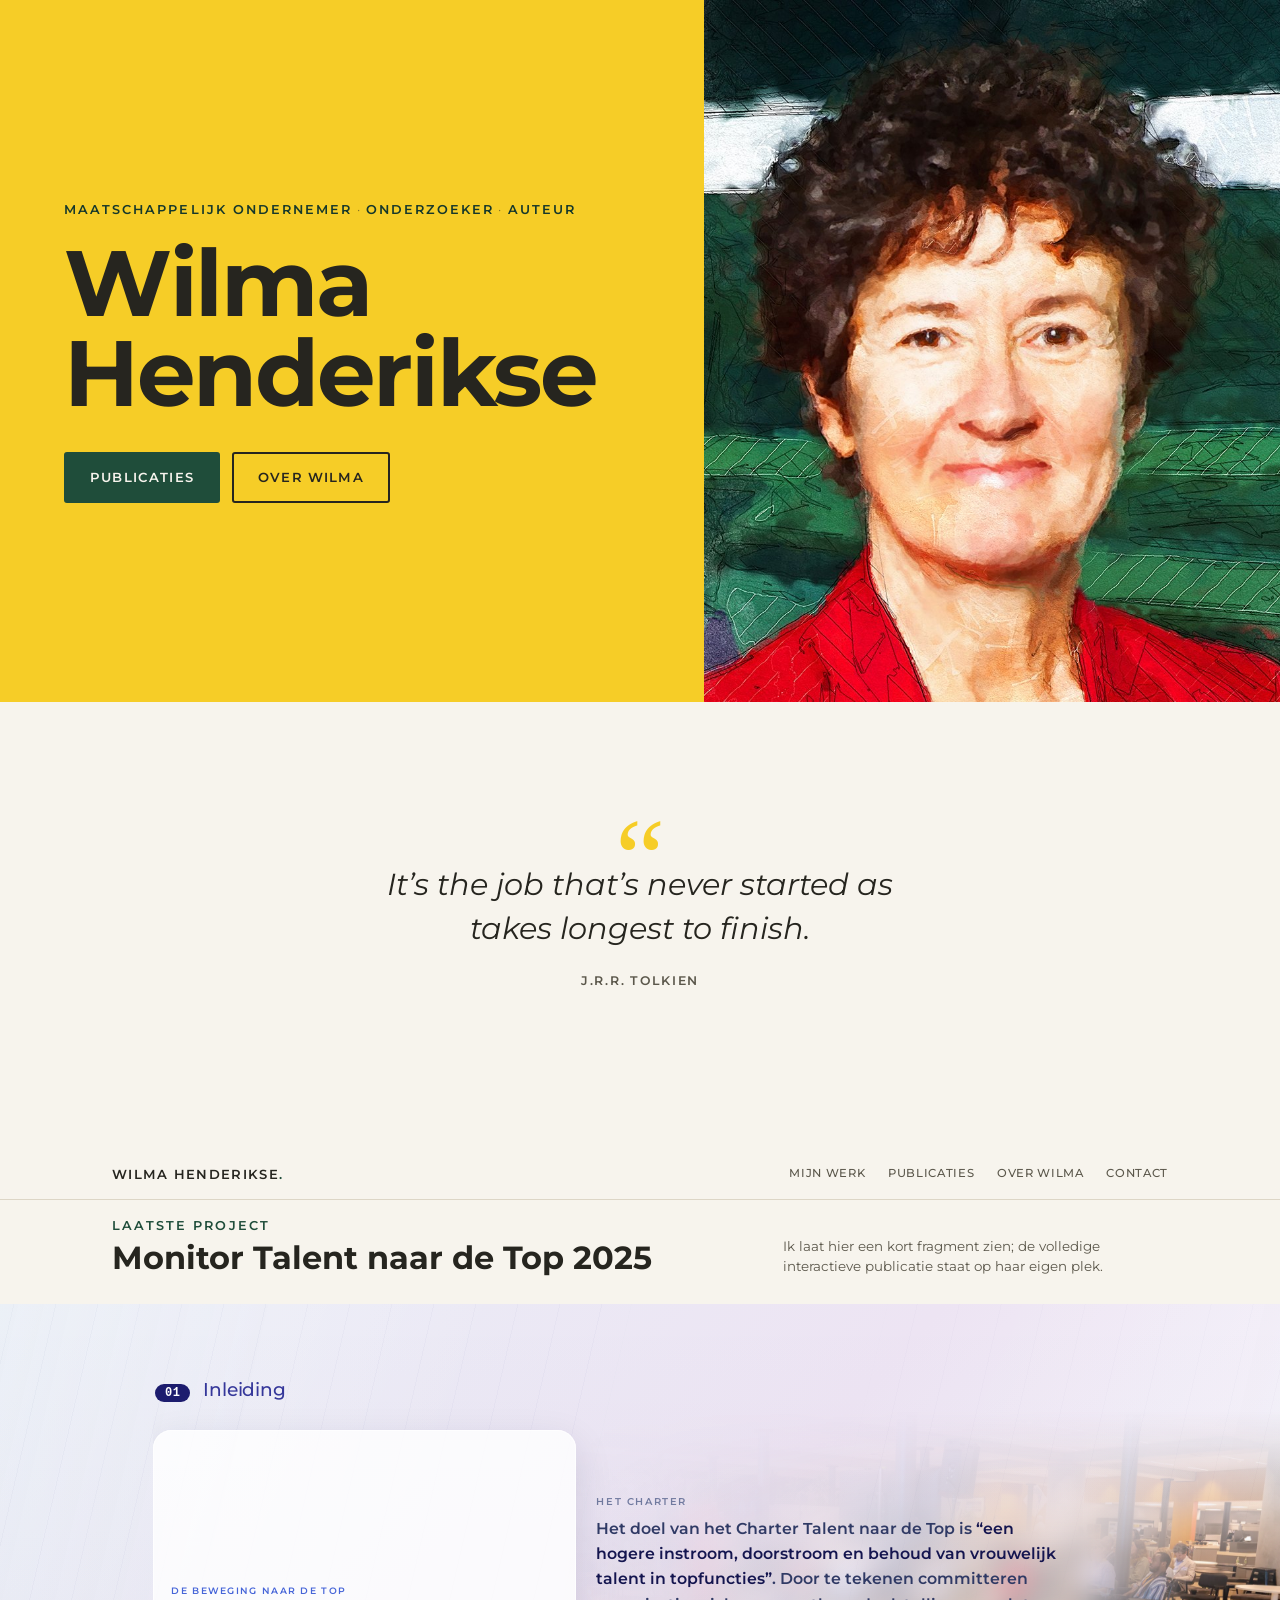
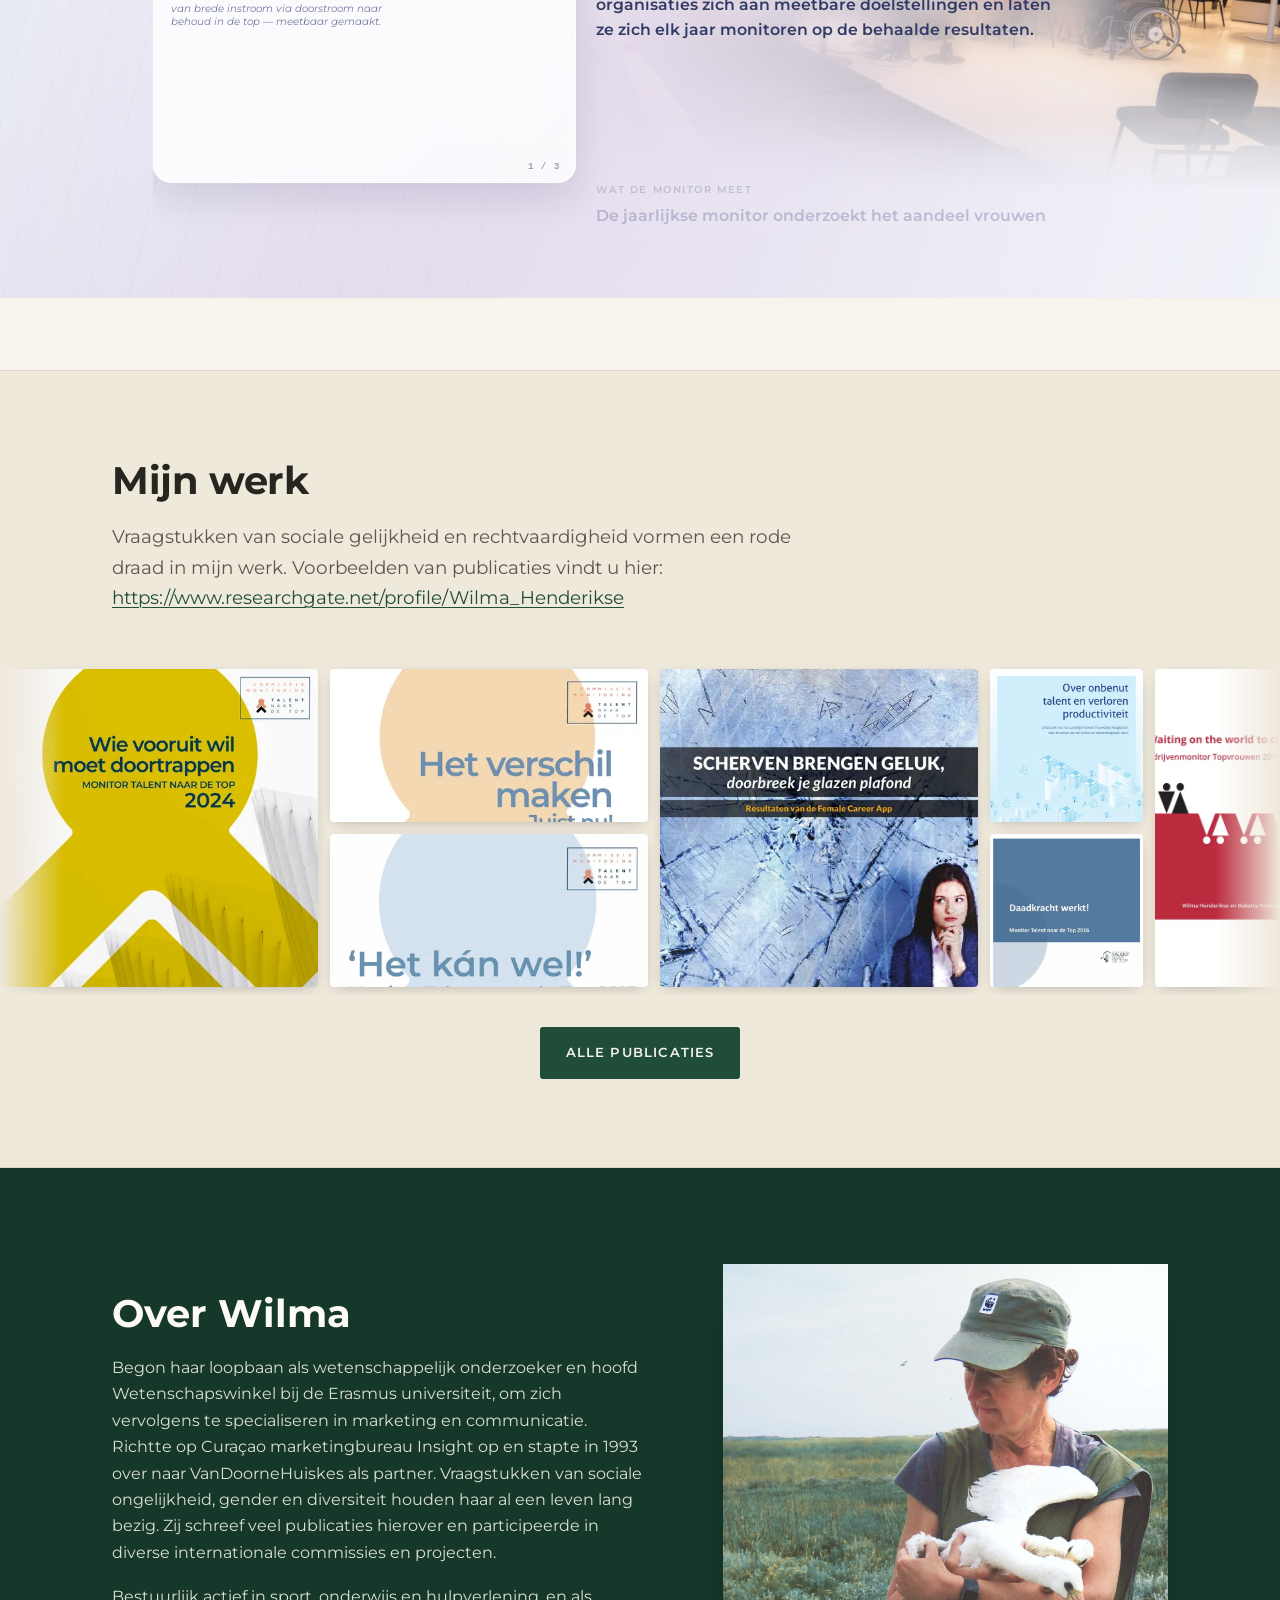
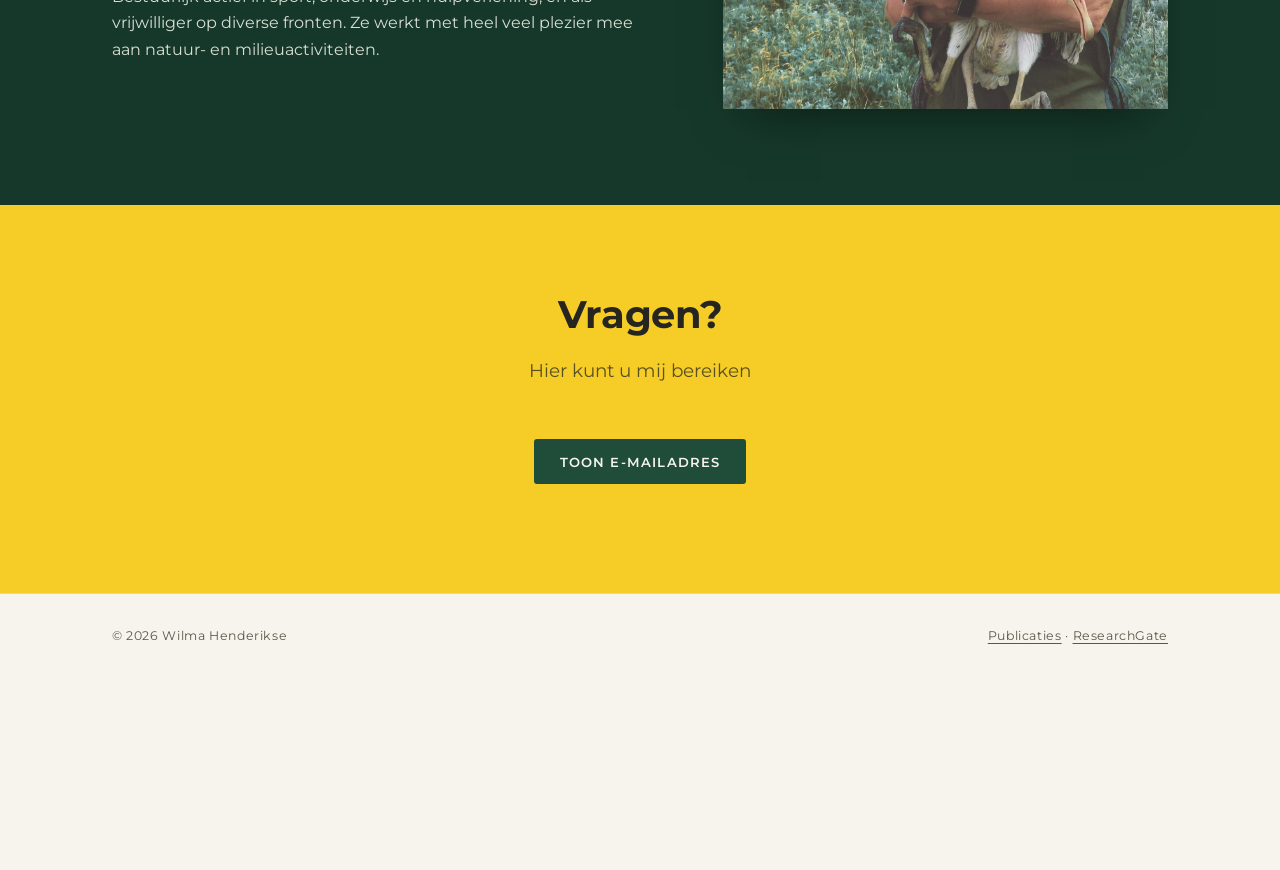
==== commit d84e6efa: "Mijn werk: the carousel becomes a sliding bento of mixed-size tiles Two rows; each cover is a tall, " ====
--- a/index.html
+++ b/index.html
@@ -8,7 +8,7 @@
   <link rel="canonical" href="https://wilmahenderikse.nl/">
   <link rel="icon" type="image/svg+xml" href="assets/img/favicon.svg">
   <link rel="stylesheet" href="monitor-sample/p02.css?v=c272">
-  <link rel="stylesheet" href="assets/css/style.css?v=c272-4">
+  <link rel="stylesheet" href="assets/css/style.css?v=c272-5">
   <meta property="og:type" content="website">
   <meta property="og:locale" content="nl_NL">
   <meta property="og:title" content="Wilma Henderikse">
@@ -92,230 +92,206 @@
     </div>
 
     <!-- marquee:start — GEGENEREERD door scripts/build-publicaties.mjs -->
-    <div class="marquee" data-site-snap data-site-snap-free aria-label="Omslagen van publicaties">
-      <div class="marquee__track" style="--marquee-s:168s">
-      <a class="marquee__card" href="publicaties/pdf/monitor-talent-naar-de-top-2024.pdf">
+    <div class="bento-marquee" data-site-snap data-site-snap-free aria-label="Omslagen van publicaties">
+      <div class="bento-track" style="--cols:22;--marquee-s:99s">
+      <a class="bento-tile is-big" style="grid-area:1 / 1 / span 2 / span 2" href="publicaties/pdf/monitor-talent-naar-de-top-2024.pdf">
         <img src="publicaties/covers/monitor-talent-naar-de-top-2024.webp" width="480" height="679" alt="Wie vooruit wil moet doortrappen, Monitor Talent naar de Top 2024" loading="lazy" decoding="async">
         <span class="card-title">Wie vooruit wil moet doortrappen, Monitor Talent naar de Top 2024</span>
       </a>
-      <a class="marquee__card" href="publicaties/pdf/monitor-talent-naar-de-top-2020-factsheet.pdf">
+      <a class="bento-tile is-wide" style="grid-area:1 / 3 / span 1 / span 2" href="publicaties/pdf/monitor-talent-naar-de-top-2020-factsheet.pdf">
         <img src="publicaties/covers/monitor-talent-naar-de-top-2020-factsheet.webp" width="480" height="679" alt="Het verschil maken. Juist nu Factsheet Monitor Talent naar de Top 2020" loading="lazy" decoding="async">
         <span class="card-title">Het verschil maken. Juist nu Factsheet Monitor Talent naar de Top 2020</span>
       </a>
-      <a class="marquee__card" href="publicaties/pdf/monitor-talent-naar-de-top-2020.pdf">
-        <img src="publicaties/covers/monitor-talent-naar-de-top-2020.webp" width="480" height="680" alt="Het verschil maken. Juist nu Monitor Talent naar de Top 2020" loading="lazy" decoding="async">
-        <span class="card-title">Het verschil maken. Juist nu Monitor Talent naar de Top 2020</span>
-      </a>
-      <a class="marquee__card" href="publicaties/pdf/monitor-talent-naar-de-top-2017.pdf">
+      <a class="bento-tile is-wide" style="grid-area:2 / 3 / span 1 / span 2" href="publicaties/pdf/monitor-talent-naar-de-top-2017.pdf">
         <img src="publicaties/covers/monitor-talent-naar-de-top-2017.webp" width="480" height="679" alt="Het kan wel! Monitor Talent naar de Top 2017" loading="lazy" decoding="async">
         <span class="card-title">Het kan wel! Monitor Talent naar de Top 2017</span>
       </a>
-      <a class="marquee__card" href="publicaties/pdf/scherven-brengen-geluk.pdf">
+      <a class="bento-tile is-big" style="grid-area:1 / 5 / span 2 / span 2" href="publicaties/pdf/scherven-brengen-geluk.pdf">
         <img src="publicaties/covers/scherven-brengen-geluk.webp" width="480" height="720" alt="Scherven Brengen Geluk" loading="lazy" decoding="async">
         <span class="card-title">Scherven Brengen Geluk</span>
       </a>
-      <a class="marquee__card" href="publicaties/pdf/monitor-lnvh-2017.pdf">
+      <a class="bento-tile is-small" style="grid-area:1 / 7 / span 1 / span 1" href="publicaties/pdf/monitor-lnvh-2017.pdf">
         <img src="publicaties/covers/monitor-lnvh-2017.webp" width="480" height="679" alt="Over onbenut talent en verloren productiviteit, Monitor LNVH 2017" loading="lazy" decoding="async">
         <span class="card-title">Over onbenut talent en verloren productiviteit, Monitor LNVH 2017</span>
       </a>
-      <a class="marquee__card" href="publicaties/pdf/monitor-talent-naar-de-top-2016.pdf">
+      <a class="bento-tile is-small" style="grid-area:2 / 7 / span 1 / span 1" href="publicaties/pdf/monitor-talent-naar-de-top-2016.pdf">
         <img src="publicaties/covers/monitor-talent-naar-de-top-2016.webp" width="480" height="680" alt="Daadkracht werkt!, Monitor Talent naar de top 2016" loading="lazy" decoding="async">
         <span class="card-title">Daadkracht werkt!, Monitor Talent naar de top 2016</span>
       </a>
-      <a class="marquee__card" href="publicaties/pdf/bedrijvenmonitor-2016.pdf">
+      <a class="bento-tile is-tall" style="grid-area:1 / 8 / span 2 / span 1" href="publicaties/pdf/bedrijvenmonitor-2016.pdf">
         <img src="publicaties/covers/bedrijvenmonitor-2016.webp" width="480" height="679" alt="Waiting on the World to change”, Bedrijvenmonitor 2016" loading="lazy" decoding="async">
         <span class="card-title">Waiting on the World to change”, Bedrijvenmonitor 2016</span>
       </a>
-      <a class="marquee__card" href="publicaties/pdf/bedrijvenmonitor-2016-factsheet.pdf">
-        <img src="publicaties/covers/bedrijvenmonitor-2016-factsheet.webp" width="480" height="679" alt="Waiting on the World to change”, Bedrijvenmonitor 2016, factsheet" loading="lazy" decoding="async">
-        <span class="card-title">Waiting on the World to change”, Bedrijvenmonitor 2016, factsheet</span>
-      </a>
-      <a class="marquee__card" href="publicaties/pdf/monitor-talent-naar-de-top-2015.pdf">
+      <a class="bento-tile is-wide" style="grid-area:1 / 9 / span 1 / span 2" href="publicaties/pdf/monitor-talent-naar-de-top-2015.pdf">
         <img src="publicaties/covers/monitor-talent-naar-de-top-2015.webp" width="480" height="679" alt="Charterbedrijven zetten de toon ambitie en commitment werken! Monitor Talent naar de top 2015" loading="lazy" decoding="async">
         <span class="card-title">Charterbedrijven zetten de toon ambitie en commitment werken! Monitor Talent naar de top 2015</span>
       </a>
-      <a class="marquee__card" href="publicaties/pdf/bedrijvenmonitor-2012-2015.pdf">
+      <a class="bento-tile is-small" style="grid-area:2 / 9 / span 1 / span 1" href="publicaties/pdf/bedrijvenmonitor-2012-2015.pdf">
         <img src="publicaties/covers/bedrijvenmonitor-2012-2015.webp" width="480" height="679" alt="Topvrouwen in de wachtkamer Bedrijvenmonitor 2012-2015" loading="lazy" decoding="async">
         <span class="card-title">Topvrouwen in de wachtkamer Bedrijvenmonitor 2012-2015</span>
       </a>
-      <a class="marquee__card" href="publicaties/pdf/bedrijvenmonitor-2012-2015-factsheet.pdf">
-        <img src="publicaties/covers/bedrijvenmonitor-2012-2015-factsheet.webp" width="480" height="679" alt="Topvrouwen in de wachtkamer, Factsheet Bedrijvenmonitor 2012-2015" loading="lazy" decoding="async">
-        <span class="card-title">Topvrouwen in de wachtkamer, Factsheet Bedrijvenmonitor 2012-2015</span>
-      </a>
-      <a class="marquee__card" href="publicaties/pdf/werken-aan-gelijke-kansen-en-non-discriminatie.pdf">
+      <a class="bento-tile is-small" style="grid-area:2 / 10 / span 1 / span 1" href="publicaties/pdf/werken-aan-gelijke-kansen-en-non-discriminatie.pdf">
         <img src="publicaties/covers/werken-aan-gelijke-kansen-en-non-discriminatie.webp" width="480" height="960" alt="Werken aan gelijke kansen en non-discriminatie" loading="lazy" decoding="async">
         <span class="card-title">Werken aan gelijke kansen en non-discriminatie</span>
       </a>
-      <a class="marquee__card" href="publicaties/pdf/monitor-talent-naar-de-top-2014.pdf">
+      <a class="bento-tile is-tall" style="grid-area:1 / 11 / span 2 / span 1" href="publicaties/pdf/monitor-talent-naar-de-top-2014.pdf">
         <img src="publicaties/covers/monitor-talent-naar-de-top-2014.webp" width="480" height="699" alt="De aanhouder wint, Monitor Talent naar de top 2014" loading="lazy" decoding="async">
         <span class="card-title">De aanhouder wint, Monitor Talent naar de top 2014</span>
       </a>
-      <a class="marquee__card" href="publicaties/pdf/monitor-talent-naar-de-top-2013.pdf">
+      <a class="bento-tile is-small" style="grid-area:1 / 12 / span 1 / span 1" href="publicaties/pdf/monitor-talent-naar-de-top-2013.pdf">
         <img src="publicaties/covers/monitor-talent-naar-de-top-2013.webp" width="480" height="679" alt="Talent telt in de top, Monitor Talent naar de top 2013" loading="lazy" decoding="async">
         <span class="card-title">Talent telt in de top, Monitor Talent naar de top 2013</span>
       </a>
-      <a class="marquee__card" href="publicaties/pdf/bedrijvenmonitor-2013-factsheet.pdf">
+      <a class="bento-tile is-small" style="grid-area:2 / 12 / span 1 / span 1" href="publicaties/pdf/bedrijvenmonitor-2013-factsheet.pdf">
         <img src="publicaties/covers/bedrijvenmonitor-2013-factsheet.webp" width="480" height="621" alt="Waar een wil is, is een weg, Bedrijvenmonitor 2013" loading="lazy" decoding="async">
         <span class="card-title">Waar een wil is, is een weg, Bedrijvenmonitor 2013</span>
       </a>
-      <a class="marquee__card" href="publicaties/pdf/diversiteit-en-kwaliteit-verbinden.pdf">
+      <a class="bento-tile is-tall" style="grid-area:1 / 13 / span 2 / span 1" href="publicaties/pdf/diversiteit-en-kwaliteit-verbinden.pdf">
         <img src="publicaties/covers/diversiteit-en-kwaliteit-verbinden.webp" width="480" height="679" alt="Diversiteit en kwaliteit verbinden_VDH" loading="lazy" decoding="async">
         <span class="card-title">Diversiteit en kwaliteit verbinden_VDH</span>
       </a>
-      <a class="marquee__card" href="publicaties/pdf/monitor-talent-naar-de-top-2012.pdf">
+      <a class="bento-tile is-small" style="grid-area:1 / 14 / span 1 / span 1" href="publicaties/pdf/monitor-talent-naar-de-top-2012.pdf">
         <img src="publicaties/covers/monitor-talent-naar-de-top-2012.webp" width="480" height="679" alt="Het zingt rond, Succes door aanbod en kwaliteit van vrouwen, Monitor Talent naar de top 2012" loading="lazy" decoding="async">
         <span class="card-title">Het zingt rond, Succes door aanbod en kwaliteit van vrouwen, Monitor Talent naar de top 2012</span>
       </a>
-      <a class="marquee__card" href="publicaties/pdf/working-and-ageing-cedefop.pdf">
+      <a class="bento-tile is-small" style="grid-area:2 / 14 / span 1 / span 1" href="publicaties/pdf/working-and-ageing-cedefop.pdf">
         <img src="publicaties/covers/working-and-ageing-cedefop.webp" width="480" height="661" alt="Working and ageing, Do European employers support longer working lives Cedefop" loading="lazy" decoding="async">
         <span class="card-title">Working and ageing, Do European employers support longer working lives Cedefop</span>
       </a>
-      <a class="marquee__card" href="publicaties/pdf/werkende-vaders.pdf">
+      <a class="bento-tile is-tall" style="grid-area:1 / 15 / span 2 / span 1" href="publicaties/pdf/werkende-vaders.pdf">
         <img src="publicaties/covers/werkende-vaders.webp" width="480" height="679" alt="Werkende vaders, strategieën voor vaders die werk en zorg willen combineren" loading="lazy" decoding="async">
         <span class="card-title">Werkende vaders, strategieën voor vaders die werk en zorg willen combineren</span>
       </a>
-      <a class="marquee__card" href="publicaties/pdf/alle-troeven-in-handen.pdf">
+      <a class="bento-tile is-small" style="grid-area:1 / 16 / span 1 / span 1" href="publicaties/pdf/alle-troeven-in-handen.pdf">
         <img src="publicaties/covers/alle-troeven-in-handen.webp" width="480" height="679" alt="Alle troeven in handen, veelbelovende initiatieven voor emancipatie en participatie" loading="lazy" decoding="async">
         <span class="card-title">Alle troeven in handen, veelbelovende initiatieven voor emancipatie en participatie</span>
       </a>
-      <a class="marquee__card" href="publicaties/pdf/vrouwen-in-de-academische-top-umcs.pdf">
+      <a class="bento-tile is-small" style="grid-area:2 / 16 / span 1 / span 1" href="publicaties/pdf/vrouwen-in-de-academische-top-umcs.pdf">
         <img src="publicaties/covers/vrouwen-in-de-academische-top-umcs.webp" width="480" height="679" alt="Artikel vrouwen in de academische top UMC´s" loading="lazy" decoding="async">
         <span class="card-title">Artikel vrouwen in de academische top UMC´s</span>
       </a>
-      <a class="marquee__card" href="publicaties/pdf/benchmark-loopbaanontwikkeling-medisch-personeel.pdf">
+      <a class="bento-tile is-wide" style="grid-area:1 / 17 / span 1 / span 2" href="publicaties/pdf/benchmark-loopbaanontwikkeling-medisch-personeel.pdf">
         <img src="publicaties/covers/benchmark-loopbaanontwikkeling-medisch-personeel.webp" width="480" height="678" alt="Benchmark loopbaanontwikkeling vrouwelijk-mannelijk medisch en medisch wetenschappelijk personeel" loading="lazy" decoding="async">
         <span class="card-title">Benchmark loopbaanontwikkeling vrouwelijk-mannelijk medisch en medisch wetenschappelijk personeel</span>
       </a>
-      <a class="marquee__card" href="publicaties/pdf/werkboek-mentoring-meester-gezel.pdf">
+      <a class="bento-tile is-wide" style="grid-area:2 / 17 / span 1 / span 2" href="publicaties/pdf/werkboek-mentoring-meester-gezel.pdf">
         <img src="publicaties/covers/werkboek-mentoring-meester-gezel.webp" width="480" height="679" alt="werkboek Mentoring Meester gezel" loading="lazy" decoding="async">
         <span class="card-title">werkboek Mentoring Meester gezel</span>
       </a>
-      <a class="marquee__card" href="publicaties/pdf/artsen-van-de-toekomst.pdf">
+      <a class="bento-tile is-big" style="grid-area:1 / 19 / span 2 / span 2" href="publicaties/pdf/artsen-van-de-toekomst.pdf">
         <img src="publicaties/covers/artsen-van-de-toekomst.webp" width="480" height="640" alt="Artsen van de toekomst, best practices in flexibele arrangementen" loading="lazy" decoding="async">
         <span class="card-title">Artsen van de toekomst, best practices in flexibele arrangementen</span>
       </a>
-      <a class="marquee__card" href="publicaties/pdf/dealing-with-an-ageing-labour-force.pdf">
+      <a class="bento-tile is-small" style="grid-area:1 / 21 / span 1 / span 1" href="publicaties/pdf/dealing-with-an-ageing-labour-force.pdf">
         <img src="publicaties/covers/dealing-with-an-ageing-labour-force.webp" width="480" height="700" alt="Dealing with an ageing labour force what do European employers expect and do" loading="lazy" decoding="async">
         <span class="card-title">Dealing with an ageing labour force what do European employers expect and do</span>
       </a>
-      <a class="marquee__card" href="publicaties/pdf/sleutels-tot-succes.pdf">
+      <a class="bento-tile is-small" style="grid-area:2 / 21 / span 1 / span 1" href="publicaties/pdf/sleutels-tot-succes.pdf">
         <img src="publicaties/covers/sleutels-tot-succes.webp" width="480" height="679" alt="Sleutels tot succes, hoe organisaties de deur naar de top voor vrouwen kunnen openen" loading="lazy" decoding="async">
         <span class="card-title">Sleutels tot succes, hoe organisaties de deur naar de top voor vrouwen kunnen openen</span>
       </a>
-      <a class="marquee__card" href="publicaties/pdf/101-vragen-over-vrouwen-en-techniek.pdf">
+      <a class="bento-tile is-tall" style="grid-area:1 / 22 / span 2 / span 1" href="publicaties/pdf/101-vragen-over-vrouwen-en-techniek.pdf">
         <img src="publicaties/covers/101-vragen-over-vrouwen-en-techniek.webp" width="480" height="654" alt="101 vragen over vrouwen en techniek" loading="lazy" decoding="async">
         <span class="card-title">101 vragen over vrouwen en techniek</span>
       </a>
-      <span class="marquee__copy" style="display:contents">
-      <a class="marquee__card" href="publicaties/pdf/monitor-talent-naar-de-top-2024.pdf" tabindex="-1" aria-hidden="true">
+      <span class="bento-copy" style="display:contents">
+      <a class="bento-tile is-big" style="grid-area:1 / 23 / span 2 / span 2" href="publicaties/pdf/monitor-talent-naar-de-top-2024.pdf" tabindex="-1" aria-hidden="true">
         <img src="publicaties/covers/monitor-talent-naar-de-top-2024.webp" width="480" height="679" alt="" loading="lazy" decoding="async">
         <span class="card-title">Wie vooruit wil moet doortrappen, Monitor Talent naar de Top 2024</span>
       </a>
-      <a class="marquee__card" href="publicaties/pdf/monitor-talent-naar-de-top-2020-factsheet.pdf" tabindex="-1" aria-hidden="true">
+      <a class="bento-tile is-wide" style="grid-area:1 / 25 / span 1 / span 2" href="publicaties/pdf/monitor-talent-naar-de-top-2020-factsheet.pdf" tabindex="-1" aria-hidden="true">
         <img src="publicaties/covers/monitor-talent-naar-de-top-2020-factsheet.webp" width="480" height="679" alt="" loading="lazy" decoding="async">
         <span class="card-title">Het verschil maken. Juist nu Factsheet Monitor Talent naar de Top 2020</span>
       </a>
-      <a class="marquee__card" href="publicaties/pdf/monitor-talent-naar-de-top-2020.pdf" tabindex="-1" aria-hidden="true">
-        <img src="publicaties/covers/monitor-talent-naar-de-top-2020.webp" width="480" height="680" alt="" loading="lazy" decoding="async">
-        <span class="card-title">Het verschil maken. Juist nu Monitor Talent naar de Top 2020</span>
-      </a>
-      <a class="marquee__card" href="publicaties/pdf/monitor-talent-naar-de-top-2017.pdf" tabindex="-1" aria-hidden="true">
+      <a class="bento-tile is-wide" style="grid-area:2 / 25 / span 1 / span 2" href="publicaties/pdf/monitor-talent-naar-de-top-2017.pdf" tabindex="-1" aria-hidden="true">
         <img src="publicaties/covers/monitor-talent-naar-de-top-2017.webp" width="480" height="679" alt="" loading="lazy" decoding="async">
         <span class="card-title">Het kan wel! Monitor Talent naar de Top 2017</span>
       </a>
-      <a class="marquee__card" href="publicaties/pdf/scherven-brengen-geluk.pdf" tabindex="-1" aria-hidden="true">
+      <a class="bento-tile is-big" style="grid-area:1 / 27 / span 2 / span 2" href="publicaties/pdf/scherven-brengen-geluk.pdf" tabindex="-1" aria-hidden="true">
         <img src="publicaties/covers/scherven-brengen-geluk.webp" width="480" height="720" alt="" loading="lazy" decoding="async">
         <span class="card-title">Scherven Brengen Geluk</span>
       </a>
-      <a class="marquee__card" href="publicaties/pdf/monitor-lnvh-2017.pdf" tabindex="-1" aria-hidden="true">
+      <a class="bento-tile is-small" style="grid-area:1 / 29 / span 1 / span 1" href="publicaties/pdf/monitor-lnvh-2017.pdf" tabindex="-1" aria-hidden="true">
         <img src="publicaties/covers/monitor-lnvh-2017.webp" width="480" height="679" alt="" loading="lazy" decoding="async">
         <span class="card-title">Over onbenut talent en verloren productiviteit, Monitor LNVH 2017</span>
       </a>
-      <a class="marquee__card" href="publicaties/pdf/monitor-talent-naar-de-top-2016.pdf" tabindex="-1" aria-hidden="true">
+      <a class="bento-tile is-small" style="grid-area:2 / 29 / span 1 / span 1" href="publicaties/pdf/monitor-talent-naar-de-top-2016.pdf" tabindex="-1" aria-hidden="true">
         <img src="publicaties/covers/monitor-talent-naar-de-top-2016.webp" width="480" height="680" alt="" loading="lazy" decoding="async">
         <span class="card-title">Daadkracht werkt!, Monitor Talent naar de top 2016</span>
       </a>
-      <a class="marquee__card" href="publicaties/pdf/bedrijvenmonitor-2016.pdf" tabindex="-1" aria-hidden="true">
+      <a class="bento-tile is-tall" style="grid-area:1 / 30 / span 2 / span 1" href="publicaties/pdf/bedrijvenmonitor-2016.pdf" tabindex="-1" aria-hidden="true">
         <img src="publicaties/covers/bedrijvenmonitor-2016.webp" width="480" height="679" alt="" loading="lazy" decoding="async">
         <span class="card-title">Waiting on the World to change”, Bedrijvenmonitor 2016</span>
       </a>
-      <a class="marquee__card" href="publicaties/pdf/bedrijvenmonitor-2016-factsheet.pdf" tabindex="-1" aria-hidden="true">
-        <img src="publicaties/covers/bedrijvenmonitor-2016-factsheet.webp" width="480" height="679" alt="" loading="lazy" decoding="async">
-        <span class="card-title">Waiting on the World to change”, Bedrijvenmonitor 2016, factsheet</span>
-      </a>
-      <a class="marquee__card" href="publicaties/pdf/monitor-talent-naar-de-top-2015.pdf" tabindex="-1" aria-hidden="true">
+      <a class="bento-tile is-wide" style="grid-area:1 / 31 / span 1 / span 2" href="publicaties/pdf/monitor-talent-naar-de-top-2015.pdf" tabindex="-1" aria-hidden="true">
         <img src="publicaties/covers/monitor-talent-naar-de-top-2015.webp" width="480" height="679" alt="" loading="lazy" decoding="async">
         <span class="card-title">Charterbedrijven zetten de toon ambitie en commitment werken! Monitor Talent naar de top 2015</span>
       </a>
-      <a class="marquee__card" href="publicaties/pdf/bedrijvenmonitor-2012-2015.pdf" tabindex="-1" aria-hidden="true">
+      <a class="bento-tile is-small" style="grid-area:2 / 31 / span 1 / span 1" href="publicaties/pdf/bedrijvenmonitor-2012-2015.pdf" tabindex="-1" aria-hidden="true">
         <img src="publicaties/covers/bedrijvenmonitor-2012-2015.webp" width="480" height="679" alt="" loading="lazy" decoding="async">
         <span class="card-title">Topvrouwen in de wachtkamer Bedrijvenmonitor 2012-2015</span>
       </a>
-      <a class="marquee__card" href="publicaties/pdf/bedrijvenmonitor-2012-2015-factsheet.pdf" tabindex="-1" aria-hidden="true">
-        <img src="publicaties/covers/bedrijvenmonitor-2012-2015-factsheet.webp" width="480" height="679" alt="" loading="lazy" decoding="async">
-        <span class="card-title">Topvrouwen in de wachtkamer, Factsheet Bedrijvenmonitor 2012-2015</span>
-      </a>
-      <a class="marquee__card" href="publicaties/pdf/werken-aan-gelijke-kansen-en-non-discriminatie.pdf" tabindex="-1" aria-hidden="true">
+      <a class="bento-tile is-small" style="grid-area:2 / 32 / span 1 / span 1" href="publicaties/pdf/werken-aan-gelijke-kansen-en-non-discriminatie.pdf" tabindex="-1" aria-hidden="true">
         <img src="publicaties/covers/werken-aan-gelijke-kansen-en-non-discriminatie.webp" width="480" height="960" alt="" loading="lazy" decoding="async">
         <span class="card-title">Werken aan gelijke kansen en non-discriminatie</span>
       </a>
-      <a class="marquee__card" href="publicaties/pdf/monitor-talent-naar-de-top-2014.pdf" tabindex="-1" aria-hidden="true">
+      <a class="bento-tile is-tall" style="grid-area:1 / 33 / span 2 / span 1" href="publicaties/pdf/monitor-talent-naar-de-top-2014.pdf" tabindex="-1" aria-hidden="true">
         <img src="publicaties/covers/monitor-talent-naar-de-top-2014.webp" width="480" height="699" alt="" loading="lazy" decoding="async">
         <span class="card-title">De aanhouder wint, Monitor Talent naar de top 2014</span>
       </a>
-      <a class="marquee__card" href="publicaties/pdf/monitor-talent-naar-de-top-2013.pdf" tabindex="-1" aria-hidden="true">
+      <a class="bento-tile is-small" style="grid-area:1 / 34 / span 1 / span 1" href="publicaties/pdf/monitor-talent-naar-de-top-2013.pdf" tabindex="-1" aria-hidden="true">
         <img src="publicaties/covers/monitor-talent-naar-de-top-2013.webp" width="480" height="679" alt="" loading="lazy" decoding="async">
         <span class="card-title">Talent telt in de top, Monitor Talent naar de top 2013</span>
       </a>
-      <a class="marquee__card" href="publicaties/pdf/bedrijvenmonitor-2013-factsheet.pdf" tabindex="-1" aria-hidden="true">
+      <a class="bento-tile is-small" style="grid-area:2 / 34 / span 1 / span 1" href="publicaties/pdf/bedrijvenmonitor-2013-factsheet.pdf" tabindex="-1" aria-hidden="true">
         <img src="publicaties/covers/bedrijvenmonitor-2013-factsheet.webp" width="480" height="621" alt="" loading="lazy" decoding="async">
         <span class="card-title">Waar een wil is, is een weg, Bedrijvenmonitor 2013</span>
       </a>
-      <a class="marquee__card" href="publicaties/pdf/diversiteit-en-kwaliteit-verbinden.pdf" tabindex="-1" aria-hidden="true">
+      <a class="bento-tile is-tall" style="grid-area:1 / 35 / span 2 / span 1" href="publicaties/pdf/diversiteit-en-kwaliteit-verbinden.pdf" tabindex="-1" aria-hidden="true">
         <img src="publicaties/covers/diversiteit-en-kwaliteit-verbinden.webp" width="480" height="679" alt="" loading="lazy" decoding="async">
         <span class="card-title">Diversiteit en kwaliteit verbinden_VDH</span>
       </a>
-      <a class="marquee__card" href="publicaties/pdf/monitor-talent-naar-de-top-2012.pdf" tabindex="-1" aria-hidden="true">
+      <a class="bento-tile is-small" style="grid-area:1 / 36 / span 1 / span 1" href="publicaties/pdf/monitor-talent-naar-de-top-2012.pdf" tabindex="-1" aria-hidden="true">
         <img src="publicaties/covers/monitor-talent-naar-de-top-2012.webp" width="480" height="679" alt="" loading="lazy" decoding="async">
         <span class="card-title">Het zingt rond, Succes door aanbod en kwaliteit van vrouwen, Monitor Talent naar de top 2012</span>
       </a>
-      <a class="marquee__card" href="publicaties/pdf/working-and-ageing-cedefop.pdf" tabindex="-1" aria-hidden="true">
+      <a class="bento-tile is-small" style="grid-area:2 / 36 / span 1 / span 1" href="publicaties/pdf/working-and-ageing-cedefop.pdf" tabindex="-1" aria-hidden="true">
         <img src="publicaties/covers/working-and-ageing-cedefop.webp" width="480" height="661" alt="" loading="lazy" decoding="async">
         <span class="card-title">Working and ageing, Do European employers support longer working lives Cedefop</span>
       </a>
-      <a class="marquee__card" href="publicaties/pdf/werkende-vaders.pdf" tabindex="-1" aria-hidden="true">
+      <a class="bento-tile is-tall" style="grid-area:1 / 37 / span 2 / span 1" href="publicaties/pdf/werkende-vaders.pdf" tabindex="-1" aria-hidden="true">
         <img src="publicaties/covers/werkende-vaders.webp" width="480" height="679" alt="" loading="lazy" decoding="async">
         <span class="card-title">Werkende vaders, strategieën voor vaders die werk en zorg willen combineren</span>
       </a>
-      <a class="marquee__card" href="publicaties/pdf/alle-troeven-in-handen.pdf" tabindex="-1" aria-hidden="true">
+      <a class="bento-tile is-small" style="grid-area:1 / 38 / span 1 / span 1" href="publicaties/pdf/alle-troeven-in-handen.pdf" tabindex="-1" aria-hidden="true">
         <img src="publicaties/covers/alle-troeven-in-handen.webp" width="480" height="679" alt="" loading="lazy" decoding="async">
         <span class="card-title">Alle troeven in handen, veelbelovende initiatieven voor emancipatie en participatie</span>
       </a>
-      <a class="marquee__card" href="publicaties/pdf/vrouwen-in-de-academische-top-umcs.pdf" tabindex="-1" aria-hidden="true">
+      <a class="bento-tile is-small" style="grid-area:2 / 38 / span 1 / span 1" href="publicaties/pdf/vrouwen-in-de-academische-top-umcs.pdf" tabindex="-1" aria-hidden="true">
         <img src="publicaties/covers/vrouwen-in-de-academische-top-umcs.webp" width="480" height="679" alt="" loading="lazy" decoding="async">
         <span class="card-title">Artikel vrouwen in de academische top UMC´s</span>
       </a>
-      <a class="marquee__card" href="publicaties/pdf/benchmark-loopbaanontwikkeling-medisch-personeel.pdf" tabindex="-1" aria-hidden="true">
+      <a class="bento-tile is-wide" style="grid-area:1 / 39 / span 1 / span 2" href="publicaties/pdf/benchmark-loopbaanontwikkeling-medisch-personeel.pdf" tabindex="-1" aria-hidden="true">
         <img src="publicaties/covers/benchmark-loopbaanontwikkeling-medisch-personeel.webp" width="480" height="678" alt="" loading="lazy" decoding="async">
         <span class="card-title">Benchmark loopbaanontwikkeling vrouwelijk-mannelijk medisch en medisch wetenschappelijk personeel</span>
       </a>
-      <a class="marquee__card" href="publicaties/pdf/werkboek-mentoring-meester-gezel.pdf" tabindex="-1" aria-hidden="true">
+      <a class="bento-tile is-wide" style="grid-area:2 / 39 / span 1 / span 2" href="publicaties/pdf/werkboek-mentoring-meester-gezel.pdf" tabindex="-1" aria-hidden="true">
         <img src="publicaties/covers/werkboek-mentoring-meester-gezel.webp" width="480" height="679" alt="" loading="lazy" decoding="async">
         <span class="card-title">werkboek Mentoring Meester gezel</span>
       </a>
-      <a class="marquee__card" href="publicaties/pdf/artsen-van-de-toekomst.pdf" tabindex="-1" aria-hidden="true">
+      <a class="bento-tile is-big" style="grid-area:1 / 41 / span 2 / span 2" href="publicaties/pdf/artsen-van-de-toekomst.pdf" tabindex="-1" aria-hidden="true">
         <img src="publicaties/covers/artsen-van-de-toekomst.webp" width="480" height="640" alt="" loading="lazy" decoding="async">
         <span class="card-title">Artsen van de toekomst, best practices in flexibele arrangementen</span>
       </a>
-      <a class="marquee__card" href="publicaties/pdf/dealing-with-an-ageing-labour-force.pdf" tabindex="-1" aria-hidden="true">
+      <a class="bento-tile is-small" style="grid-area:1 / 43 / span 1 / span 1" href="publicaties/pdf/dealing-with-an-ageing-labour-force.pdf" tabindex="-1" aria-hidden="true">
         <img src="publicaties/covers/dealing-with-an-ageing-labour-force.webp" width="480" height="700" alt="" loading="lazy" decoding="async">
         <span class="card-title">Dealing with an ageing labour force what do European employers expect and do</span>
       </a>
-      <a class="marquee__card" href="publicaties/pdf/sleutels-tot-succes.pdf" tabindex="-1" aria-hidden="true">
+      <a class="bento-tile is-small" style="grid-area:2 / 43 / span 1 / span 1" href="publicaties/pdf/sleutels-tot-succes.pdf" tabindex="-1" aria-hidden="true">
         <img src="publicaties/covers/sleutels-tot-succes.webp" width="480" height="679" alt="" loading="lazy" decoding="async">
         <span class="card-title">Sleutels tot succes, hoe organisaties de deur naar de top voor vrouwen kunnen openen</span>
       </a>
-      <a class="marquee__card" href="publicaties/pdf/101-vragen-over-vrouwen-en-techniek.pdf" tabindex="-1" aria-hidden="true">
+      <a class="bento-tile is-tall" style="grid-area:1 / 44 / span 2 / span 1" href="publicaties/pdf/101-vragen-over-vrouwen-en-techniek.pdf" tabindex="-1" aria-hidden="true">
         <img src="publicaties/covers/101-vragen-over-vrouwen-en-techniek.webp" width="480" height="654" alt="" loading="lazy" decoding="async">
         <span class="card-title">101 vragen over vrouwen en techniek</span>
       </a>
--- a/assets/css/style.css
+++ b/assets/css/style.css
@@ -1293,74 +1293,82 @@
 
 /* --- themes -------------------------------------------------------------- */
 
-/* --- cover marquee: every cover, sliding past slowly ----------------------
-   Two copies of the row in one track; the track moves exactly one row-width,
-   so the loop is seamless. Pauses under the pointer or keyboard focus. With
-   reduced motion it is a plain row you scroll sideways yourself. */
-
-.marquee {
+/* --- cover bento that slides: tiles of varying size in a two-row strip ---------
+   The generator packs the tiles (grid-area inline) twice over; the track moves exactly
+   one strip-width, so the loop is seamless. Pauses under the pointer or keyboard focus.
+   With reduced motion it is a plain strip you scroll sideways yourself. */
+
+.bento-marquee {
+  --u: clamp(6.5rem, 17vh, 10.5rem);   /* one grid unit: the small tile */
+  --g: .75rem;
   position: relative;
   overflow: hidden;
   padding-block: .5rem;
-  -webkit-mask-image: linear-gradient(90deg, transparent, #000 6%, #000 94%, transparent);
-  mask-image: linear-gradient(90deg, transparent, #000 6%, #000 94%, transparent);
-}
-.marquee__track {
-  display: flex;
-  gap: 1rem;
+  -webkit-mask-image: linear-gradient(90deg, transparent, #000 5%, #000 95%, transparent);
+  mask-image: linear-gradient(90deg, transparent, #000 5%, #000 95%, transparent);
+}
+.bento-track {
+  display: grid;
+  grid-template-rows: repeat(2, var(--u));
+  grid-template-columns: repeat(calc(var(--cols) * 2), var(--u));
+  gap: var(--g);
   width: max-content;
-  animation: marquee var(--marquee-s, 120s) linear infinite;
-}
-.marquee:hover .marquee__track,
-.marquee:focus-within .marquee__track { animation-play-state: paused; }
-@keyframes marquee {
-  to { transform: translate3d(calc(-50% - .5rem), 0, 0); }
-}
-
-.marquee__card {
+  animation: bento-slide var(--marquee-s, 120s) linear infinite;
+}
+.bento-marquee:hover .bento-track,
+.bento-marquee:focus-within .bento-track { animation-play-state: paused; }
+@keyframes bento-slide {
+  to { transform: translate3d(calc(-50% - var(--g) / 2), 0, 0); }
+}
+
+.bento-tile {
   position: relative;
   display: block;
-  flex: none;
-  height: clamp(14rem, 34vh, 22rem);
   border-radius: 4px;
   overflow: hidden;
   background: var(--paper-deep);
   box-shadow: 0 4px 14px -6px rgba(38, 37, 31, .35);
   transition: transform .25s ease, box-shadow .25s ease;
 }
-.marquee__card img {
+.bento-tile img {
+  width: 100%;
   height: 100%;
-  width: auto;
+  object-fit: cover;
+  object-position: 50% 0;
   display: block;
-}
-.marquee__card:hover, .marquee__card:focus-visible {
+  transition: transform .3s ease;
+}
+.bento-tile.is-tall img { object-position: 50% 50%; }
+.bento-tile:hover img { transform: scale(1.03); }
+.bento-tile:hover, .bento-tile:focus-visible {
   transform: translateY(-4px);
   box-shadow: 0 22px 40px -18px rgba(38, 37, 31, .55);
 }
-.marquee__card .card-title {
+.bento-tile .card-title {
   position: absolute;
   inset: auto 0 0 0;
-  padding: 2.2rem .9rem .8rem;
-  font-family: var(--sans);
-  font-size: .78rem;
+  padding: 2rem .8rem .7rem;
+  font-family: var(--sans);
+  font-size: .74rem;
   font-weight: 600;
-  line-height: 1.35;
+  line-height: 1.3;
   color: #fff;
   background: linear-gradient(to top, rgba(22, 40, 32, .85), rgba(22, 40, 32, 0));
   opacity: 0;
   transition: opacity .18s ease;
 }
-.marquee__card:hover .card-title, .marquee__card:focus-visible .card-title { opacity: 1; }
+.bento-tile.is-small .card-title { font-size: .66rem; padding: 1.4rem .6rem .5rem; }
+.bento-tile:hover .card-title, .bento-tile:focus-visible .card-title { opacity: 1; }
 
 .marquee-more { margin: 2rem 0 0; text-align: center; }
 
 @media (hover: none) {
-  .marquee__card .card-title { opacity: 1; padding-top: 1.4rem; }
+  .bento-tile .card-title { opacity: 1; padding-top: 1.2rem; }
 }
 @media (prefers-reduced-motion: reduce) {
-  .marquee { overflow-x: auto; mask-image: none; -webkit-mask-image: none; scrollbar-width: thin; }
-  .marquee__track { animation: none; }
-  .marquee__track > .marquee__copy { display: none; }
+  .bento-marquee { overflow-x: auto; mask-image: none; -webkit-mask-image: none; scrollbar-width: thin; }
+  .bento-track { animation: none; grid-template-columns: repeat(var(--cols), var(--u)); }
+  .bento-copy { display: none !important; }
 }
 
 /* --- about band ------------------------------------------------------------ */
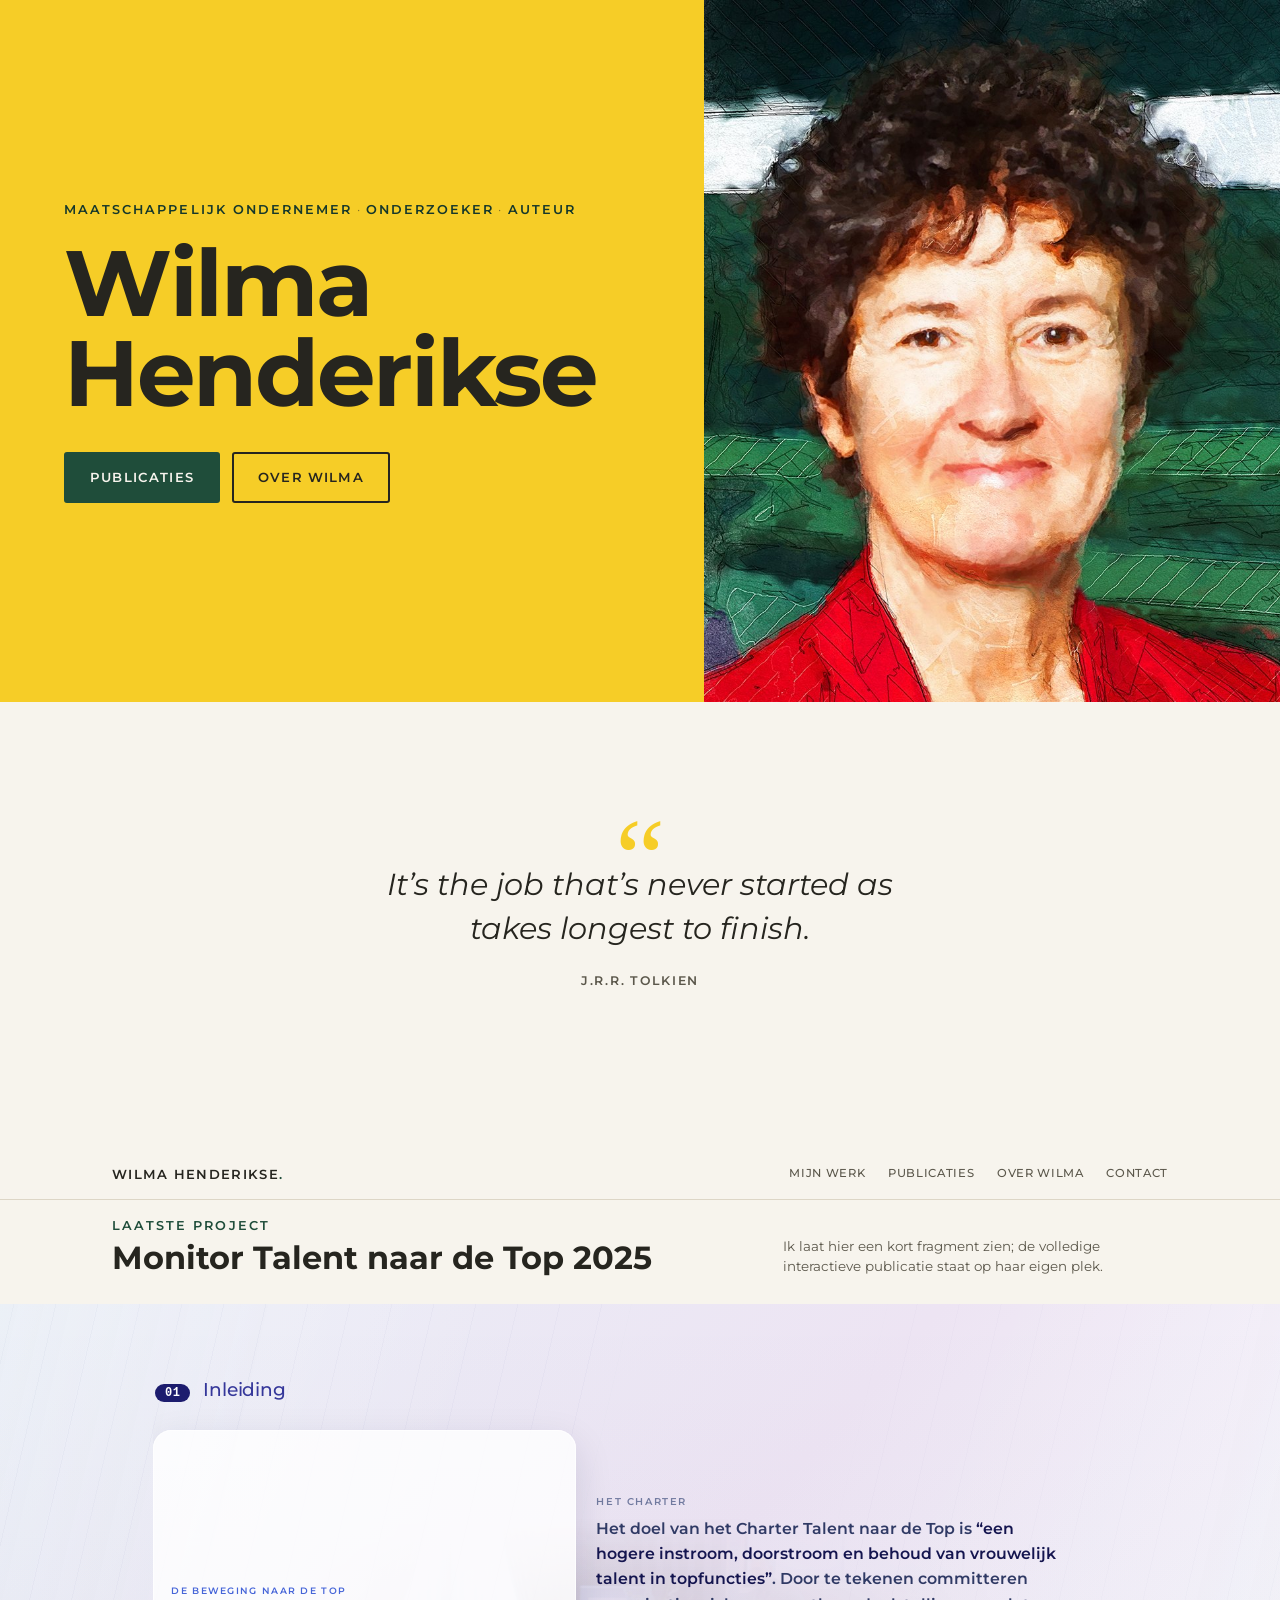
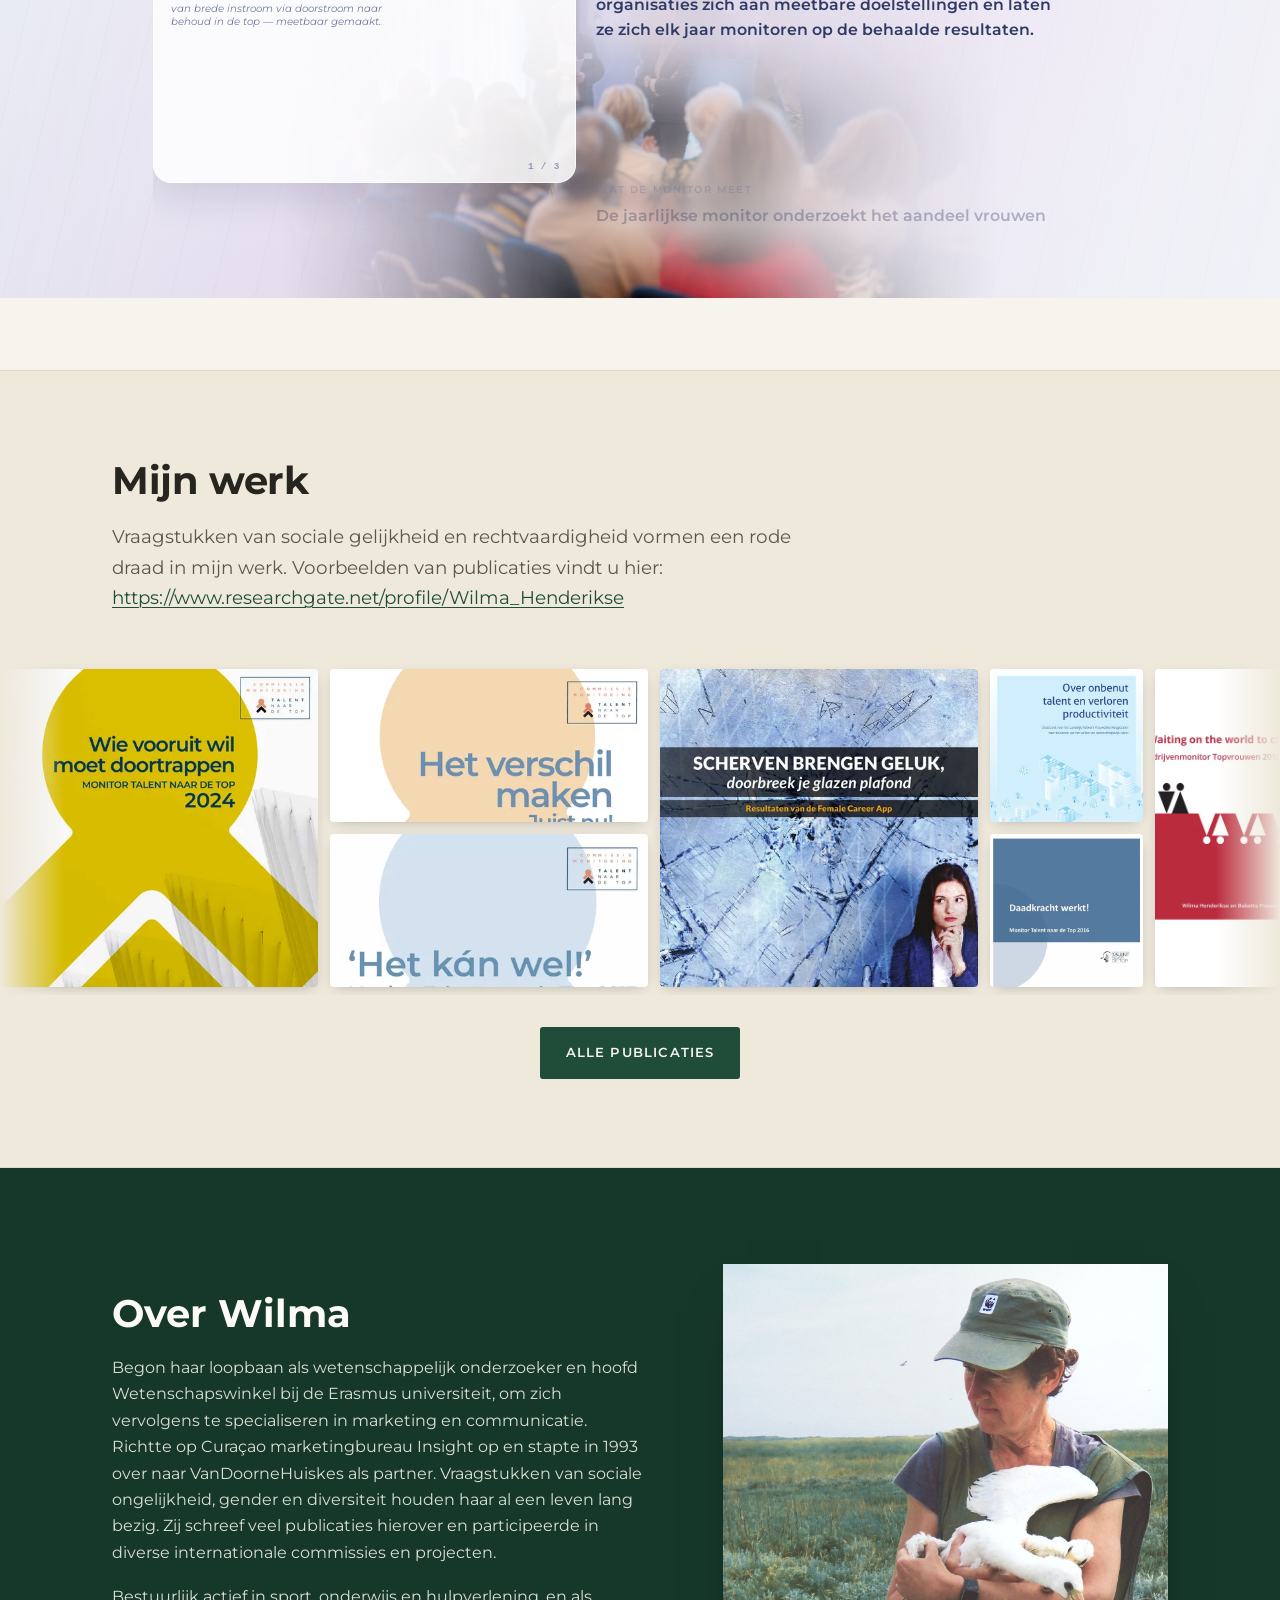
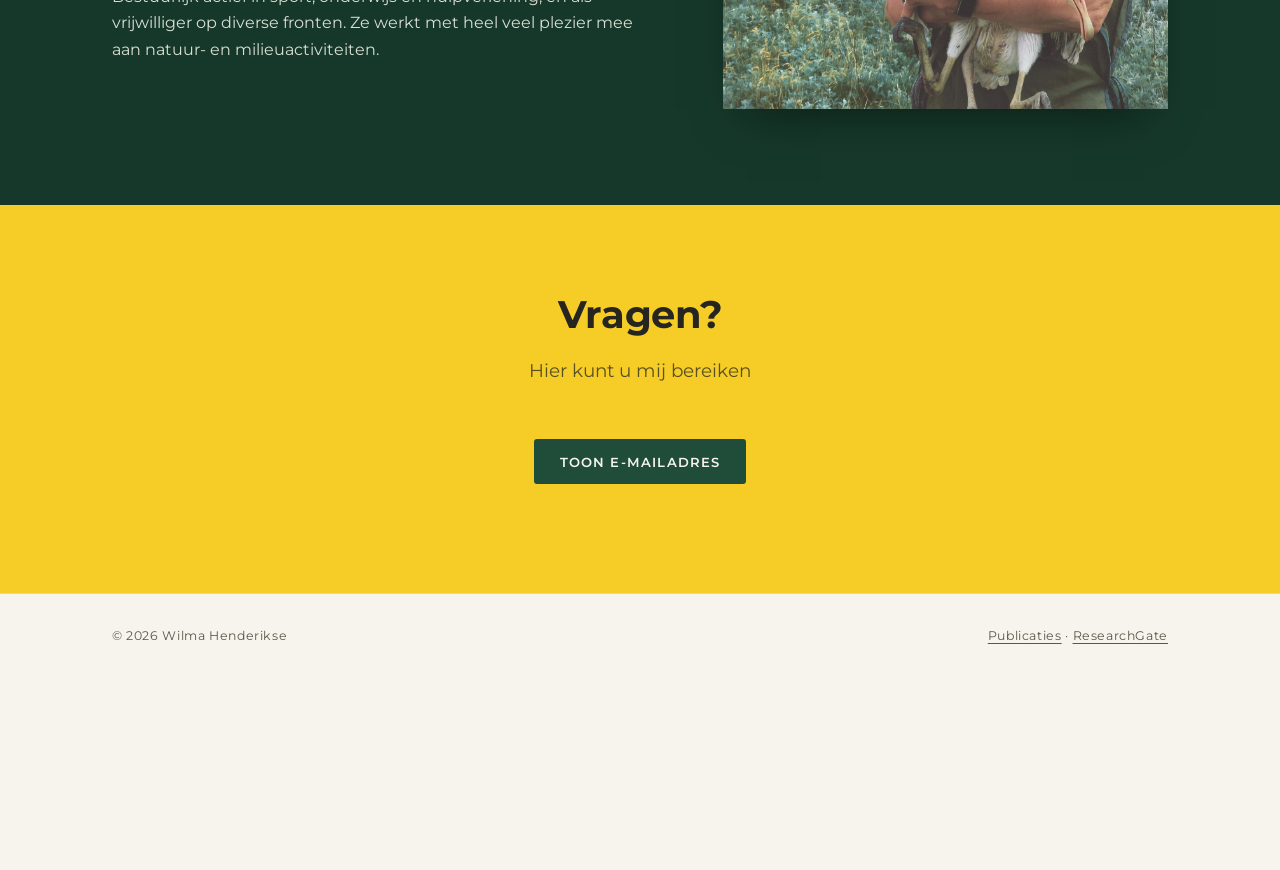
==== commit e2485c96: "Monitor-stage: soepeler scrollen langs het fragment Scrollen langs het Monitor-stage hield de hoofdt" ====
--- a/index.html
+++ b/index.html
@@ -8,7 +8,7 @@
   <link rel="canonical" href="https://wilmahenderikse.nl/">
   <link rel="icon" type="image/svg+xml" href="assets/img/favicon.svg">
   <link rel="stylesheet" href="monitor-sample/p02.css?v=c272">
-  <link rel="stylesheet" href="assets/css/style.css?v=c272-5">
+  <link rel="stylesheet" href="assets/css/style.css?v=c272-6">
   <meta property="og:type" content="website">
   <meta property="og:locale" content="nl_NL">
   <meta property="og:title" content="Wilma Henderikse">
@@ -345,7 +345,7 @@
 <script src="monitor-sample/konva.min.js" defer></script>
 <script src="monitor-sample/cirkelgen-core.js" defer></script>
 <script src="monitor-sample/cirkel.js?v=c272" defer></script>
-<script src="assets/js/site.js?v=c272-4" defer></script>
+<script src="assets/js/site.js?v=c272-6" defer></script>
 <script src="monitor-sample/p02.js?v=c272" defer></script>
 <script>document.getElementById('jaar').textContent = new Date().getFullYear();</script>
 </body>
--- a/assets/css/style.css
+++ b/assets/css/style.css
@@ -58,8 +58,7 @@
   scroll-behavior: smooth;
 }
 
-html.home-scrolly-root,
-html:has(body.home-scrolly) {
+html.home-scrolly-root {
   scroll-padding-block: calc(var(--site-header-h) + 1rem) 12svh;
 }
 
@@ -309,9 +308,6 @@
 .monitor-panorama {
   --frost: 0;
   --release: 0;
-  --photo-a: .28;
-  --photo-b: 0;
-  --photo-c: 0;
   --void-a: #e9eef7;
   --void-b: #ede4f3;
   --void-c: #f7f9fd;
@@ -551,7 +547,6 @@
   opacity: var(--release);
   pointer-events: none;
   transform: translateY(calc((1 - var(--release)) * .65rem));
-  transition: transform .18s ease;
 }
 .monitor-panorama.is-released .monitor-release { pointer-events: none; }
 .monitor-panorama.is-released .monitor-release a { pointer-events: auto; }
@@ -685,8 +680,10 @@
   font-family: var(--monitor-body);
   font-size: 1rem;
   line-height: 1.45;
+  /* filter, en de opacity van .monitor-frost / .monitor-release, worden per
+     frame door site.js inline gezet (geen transition: die zou elke frame
+     opnieuw starten) */
   filter: blur(calc(var(--frost) * 2.2px)) saturate(calc(1 - var(--frost) * .25)) brightness(calc(1 + var(--frost) * .05));
-  transition: filter .25s ease;
 }
 .monitor-sample .phead h2,
 .monitor-sample .pd-grp,
